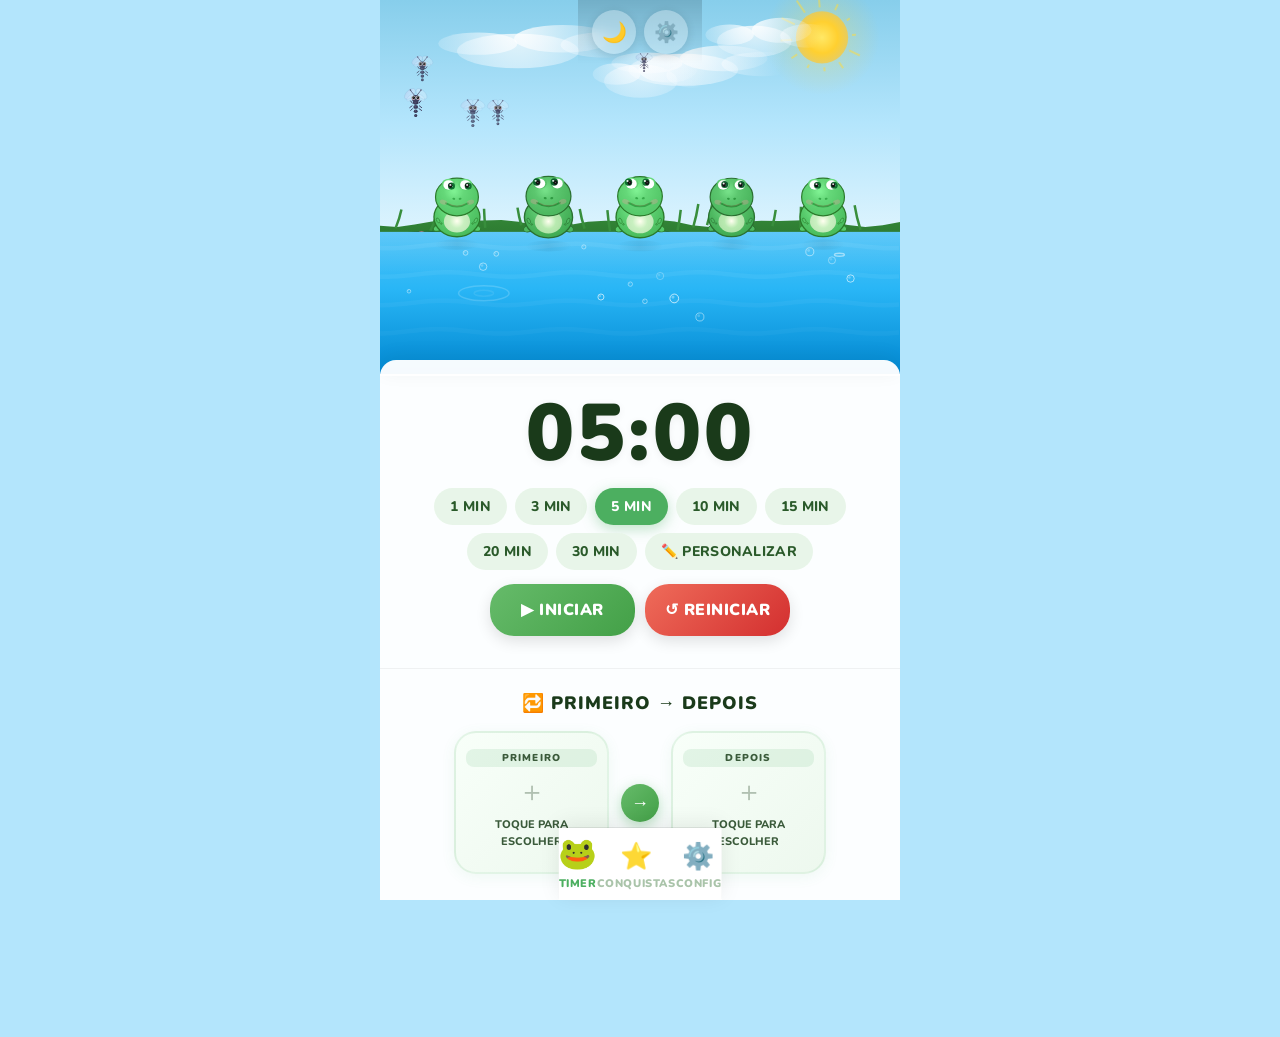
==== index.html @ f350e9cd "Add files via upload" ====
<!DOCTYPE html>
<html lang="pt-BR">
<head>
<meta charset="UTF-8"/>
<meta name="viewport" content="width=device-width,initial-scale=1,maximum-scale=1"/>
<meta name="apple-mobile-web-app-capable" content="yes"/>
<title>Sapo do Tempo 🐸</title>
<link href="https://fonts.googleapis.com/css2?family=Nunito:wght@400;700;800;900&display=swap" rel="stylesheet">
<style>
*,*::before,*::after{box-sizing:border-box;margin:0;padding:0}
:root{
  --font:'Nunito','Segoe UI',Arial,sans-serif;
  --panel-bg:rgba(255,255,255,0.96);
  --text-main:#1a3a1a;--text-sub:#3a5a3a;
  --btn-primary:#4caf60;--btn-primary-text:#fff;
  --btn-pause:#f5a623;--btn-reset:#e86c4a;
  --preset-bg:#e8f5e9;--preset-active:#4caf60;
  --preset-text:#2a5a2a;--modal-bg:#fff;
  --setting-border:#d4edda;
  --tab-bar-bg:#ffffff;--tab-active:#4caf60;--tab-inactive:#aac4aa;
  --objetivo-bg:#f1faf3;--objetivo-done:#4caf60;
  --sky1:#b3e5fc;--sky2:#e1f5fe;
  --water1:#26c6da;--water2:#00acc1;--water3:#0097a7;
}
body.night{
  --panel-bg:rgba(10,22,42,0.97);--text-main:#b8deff;--text-sub:#7aafd8;
  --btn-primary:#2a6aaa;--btn-pause:#b06010;--btn-reset:#8a3030;
  --preset-bg:rgba(20,50,90,0.7);--preset-active:#2a6aaa;--preset-text:#7aafd8;
  --modal-bg:#0a1a30;--setting-border:#1a3a60;
  --tab-bar-bg:#06101e;--tab-active:#2a6aaa;--tab-inactive:#1a3050;
  --objetivo-bg:rgba(20,50,90,0.5);--objetivo-done:#2a6aaa;
  --sky1:#060e28;--sky2:#0a1830;
  --water1:#0d3050;--water2:#091a36;--water3:#060e22;
}
html,body{height:100%;font-family:var(--font);overflow-x:hidden;-webkit-font-smoothing:antialiased}
body{background:var(--sky1);color:var(--text-main);min-height:100vh;display:flex;flex-direction:column}

/* TOP HEADER */
#top-header{position:fixed;top:0;left:0;right:0;z-index:500;display:flex;justify-content:flex-end;align-items:center;gap:8px;padding:10px 14px;background:linear-gradient(180deg,rgba(0,0,0,0.15) 0%,transparent 100%);pointer-events:none}
#top-header .icon-btn{pointer-events:all}
.icon-btn{background:rgba(255,255,255,0.3);border:none;border-radius:50%;width:44px;height:44px;font-size:20px;cursor:pointer;display:flex;align-items:center;justify-content:center;transition:transform 0.15s;-webkit-tap-highlight-color:transparent;backdrop-filter:blur(6px);-webkit-backdrop-filter:blur(6px);box-shadow:0 2px 10px rgba(0,0,0,0.12)}
.icon-btn:active{transform:scale(0.88)}
body.night .icon-btn{background:rgba(0,0,0,0.5)}

/* APP */
#app{flex:1;display:flex;flex-direction:column;padding-bottom:72px}
.tab-page{display:none;flex-direction:column;flex:1;animation:page-in 0.3s ease}
.tab-page.active{display:flex}
@keyframes page-in{from{opacity:0;transform:translateY(10px)}to{opacity:1;transform:translateY(0)}}

/* TAB BAR */
#tab-bar{position:fixed;bottom:0;left:0;right:0;z-index:500;background:var(--tab-bar-bg);display:flex;align-items:stretch;height:72px;box-shadow:0 -1px 0 rgba(0,0,0,0.08),0 -4px 20px rgba(0,0,0,0.08);transition:background 0.4s}
.tab-btn{flex:1;display:flex;flex-direction:column;align-items:center;justify-content:center;gap:4px;background:none;border:none;cursor:pointer;font-family:var(--font);color:var(--tab-inactive);transition:color 0.2s,transform 0.15s;-webkit-tap-highlight-color:transparent;padding-bottom:env(safe-area-inset-bottom,0px)}
.tab-btn .tab-icon{font-size:26px;transition:transform 0.25s cubic-bezier(0.34,1.56,0.64,1)}
.tab-btn .tab-label{font-size:11px;font-weight:900;text-transform:uppercase;letter-spacing:0.6px;line-height:1}
.tab-btn.active{color:var(--tab-active)}
.tab-btn.active .tab-icon{transform:scale(1.2) translateY(-2px)}
.tab-btn:active{transform:scale(0.9)}

/* CANVAS SCENE */
#scene-wrap{position:relative;width:100%;overflow:hidden;flex-shrink:0}
#scene-canvas{display:block;width:100%;touch-action:none}

/* TIMER PANEL */
#timer-panel{background:var(--panel-bg);padding:16px 20px 22px;position:relative;z-index:10;transition:background 0.5s;backdrop-filter:blur(12px);-webkit-backdrop-filter:blur(12px)}
#timer-panel::before{content:'';position:absolute;top:-14px;left:0;right:0;height:16px;background:var(--panel-bg);border-radius:16px 16px 0 0;box-shadow:0 -4px 20px rgba(0,0,0,0.06)}

#progress-bar-wrap{height:10px;background:var(--preset-bg);border-radius:10px;overflow:hidden;margin-bottom:12px;box-shadow:inset 0 1px 3px rgba(0,0,0,0.08)}
#progress-bar-fill{height:100%;background:linear-gradient(90deg,#66bb6a,#aed581);border-radius:10px;transition:width 1s linear;width:100%;position:relative}
#progress-bar-fill::after{content:'';position:absolute;top:0;left:0;right:0;bottom:0;background:linear-gradient(180deg,rgba(255,255,255,0.4) 0%,transparent 100%);border-radius:10px}

#time-display{text-align:center;margin:4px 0 14px}
#time-text{font-size:68px;font-weight:900;color:var(--text-main);letter-spacing:3px;line-height:1;display:block;text-shadow:0 2px 8px rgba(0,0,0,0.06)}
#time-seconds{font-size:13px;color:var(--text-sub);font-weight:800;text-transform:uppercase;letter-spacing:1px}

#presets{display:flex;flex-wrap:wrap;gap:8px;justify-content:center;margin-bottom:14px}
.preset-btn{background:var(--preset-bg);color:var(--preset-text);border:none;border-radius:22px;padding:9px 16px;font-size:14px;font-weight:800;font-family:var(--font);cursor:pointer;transition:background 0.2s,transform 0.15s,box-shadow 0.15s;-webkit-tap-highlight-color:transparent;text-transform:uppercase;letter-spacing:0.3px}
.preset-btn:active{transform:scale(0.92)}
.preset-btn.active{background:var(--preset-active);color:#fff;box-shadow:0 4px 14px rgba(76,175,96,0.35)}

#timer-controls{display:flex;gap:10px;justify-content:center;margin-bottom:10px}
.ctrl-btn{flex:1;max-width:145px;padding:15px 8px;border:none;border-radius:24px;font-size:16px;font-weight:900;font-family:var(--font);cursor:pointer;transition:transform 0.15s,box-shadow 0.15s;-webkit-tap-highlight-color:transparent;box-shadow:0 5px 15px rgba(0,0,0,0.12);text-transform:uppercase;letter-spacing:0.5px}
.ctrl-btn:active{transform:scale(0.93) translateY(2px);box-shadow:0 2px 8px rgba(0,0,0,0.1)}
.btn-start{background:linear-gradient(135deg,#66bb6a,#43a047);color:#fff}
.btn-pause{background:linear-gradient(135deg,#ffb74d,#f57c00);color:#fff}
.btn-reset{background:linear-gradient(135deg,#ef6c5a,#d32f2f);color:#fff}

#motivation-msg{text-align:center;font-size:15px;font-weight:900;color:var(--btn-primary);padding:11px 16px;background:linear-gradient(135deg,rgba(76,175,96,0.12),rgba(102,187,106,0.08));border-radius:18px;margin-bottom:10px;animation:msg-pop 0.4s cubic-bezier(0.34,1.56,0.64,1);text-transform:uppercase;letter-spacing:0.5px;border:1.5px solid rgba(76,175,96,0.2)}
@keyframes msg-pop{from{transform:scale(0.85);opacity:0}to{transform:scale(1);opacity:1}}

/* PAGE TIMER */
#page-timer{flex:1;overflow-y:auto;-webkit-overflow-scrolling:touch}

/* SECTION TITLE */
.section-title{font-size:18px;font-weight:900;color:var(--text-main);margin-bottom:16px;text-align:center;text-transform:uppercase;letter-spacing:1px}

/* PRIMEIRO -> DEPOIS */
#primeiro-depois-section{background:var(--panel-bg);border-top:1px solid rgba(0,0,0,0.05);padding:22px 18px 26px;transition:background 0.5s}
#pd-visual{display:flex;gap:0;align-items:stretch;justify-content:center;margin-bottom:16px}
.pd-card{flex:1;max-width:155px;background:linear-gradient(135deg,#f8fff9,#edf8ee);border-radius:22px;padding:16px 10px;text-align:center;cursor:pointer;transition:transform 0.15s,box-shadow 0.2s;-webkit-tap-highlight-color:transparent;display:flex;flex-direction:column;align-items:center;gap:6px;border:2px solid rgba(76,175,96,0.12);box-shadow:0 3px 14px rgba(76,175,96,0.08)}
body.night .pd-card{background:rgba(20,50,90,0.4);border-color:rgba(42,106,170,0.2)}
.pd-card:active{transform:scale(0.95)}
.pd-card.selected{box-shadow:0 0 0 3px var(--preset-active);border-color:var(--preset-active)}
.pd-card-label{font-size:10px;font-weight:900;color:var(--text-sub);text-transform:uppercase;letter-spacing:1.2px;background:rgba(76,175,96,0.12);border-radius:8px;padding:2px 10px;width:100%}
.pd-card-icon{font-size:36px;line-height:1}
.pd-card-name{font-size:13px;font-weight:900;color:var(--text-main);text-transform:uppercase;line-height:1.2}
.pd-card-time{font-size:18px;font-weight:900;color:var(--preset-active)}
.pd-card-placeholder{font-size:11px;color:var(--text-sub);font-weight:800;text-transform:uppercase;line-height:1.5}
.pd-card-add{font-size:28px;opacity:0.3}
.pd-arrow-center{display:flex;align-items:center;justify-content:center;padding:0 12px;flex-shrink:0}
.pd-arrow-badge{background:linear-gradient(135deg,#66bb6a,#43a047);color:#fff;font-size:18px;font-weight:900;width:38px;height:38px;border-radius:50%;display:flex;align-items:center;justify-content:center;box-shadow:0 4px 14px rgba(76,175,96,0.4)}
.pd-picker-wrap{background:linear-gradient(135deg,#f8fff9,#edf8ee);border-radius:20px;padding:14px 12px;margin-top:6px;border:1.5px solid rgba(76,175,96,0.15)}
body.night .pd-picker-wrap{background:rgba(20,50,90,0.4);border-color:rgba(42,106,170,0.2)}
.pd-picker-title{font-size:13px;font-weight:900;color:var(--text-sub);margin-bottom:12px;text-align:center;text-transform:uppercase;letter-spacing:0.5px}
#pd-tasks-grid{display:flex;flex-wrap:wrap;gap:8px;justify-content:center}
.pd-task-btn{background:var(--panel-bg);border:2px solid rgba(76,175,96,0.2);border-radius:16px;padding:10px;font-size:12px;font-weight:800;font-family:var(--font);color:var(--text-main);cursor:pointer;display:flex;flex-direction:column;align-items:center;gap:4px;min-width:70px;transition:background 0.2s,transform 0.15s,border-color 0.2s;-webkit-tap-highlight-color:transparent;text-transform:uppercase}
.pd-task-btn .task-icon{font-size:26px}
.pd-task-btn:active{transform:scale(0.92)}
.pd-task-btn.selected{background:var(--preset-active);color:#fff;border-color:var(--preset-active)}
#pd-time-grid{display:flex;flex-wrap:wrap;gap:8px;justify-content:center;margin-top:10px}
.pd-time-btn{background:var(--panel-bg);border:2px solid rgba(76,175,96,0.2);border-radius:14px;padding:10px 14px;font-size:14px;font-weight:900;font-family:var(--font);color:var(--text-main);cursor:pointer;transition:background 0.2s,transform 0.15s;-webkit-tap-highlight-color:transparent;text-transform:uppercase}
.pd-time-btn:active{transform:scale(0.92)}
.pd-time-btn.selected{background:var(--preset-active);color:#fff;border-color:var(--preset-active)}

/* PAGE STARS */
#page-stars{flex:1;overflow-y:auto;background:var(--panel-bg);padding:28px 18px 20px}
.page-header-title{font-size:22px;font-weight:900;color:var(--text-main);text-align:center;margin-bottom:4px;text-transform:uppercase;letter-spacing:1px}
.page-header-sub{font-size:13px;font-weight:800;color:var(--text-sub);text-align:center;margin-bottom:22px;text-transform:uppercase;letter-spacing:0.5px}
#stars-total-display{background:linear-gradient(135deg,#66bb6a,#2e7d32);border-radius:26px;padding:24px 16px;text-align:center;margin-bottom:18px;box-shadow:0 8px 28px rgba(76,175,96,0.32)}
body.night #stars-total-display{background:linear-gradient(135deg,#2a6aaa,#1a3a7a)}
#stars-big-count{font-size:56px;font-weight:900;color:#fff;line-height:1;text-shadow:0 2px 10px rgba(0,0,0,0.15)}
#stars-big-label{font-size:13px;font-weight:900;color:rgba(255,255,255,0.88);text-transform:uppercase;letter-spacing:1.2px;margin-top:4px}
#stars-big-icons{font-size:24px;margin-bottom:6px}
#stars-grid-display{display:flex;flex-wrap:wrap;gap:8px;justify-content:center;margin-bottom:22px}
.star-badge{width:48px;height:48px;border-radius:15px;background:var(--preset-bg);display:flex;align-items:center;justify-content:center;font-size:23px;animation:star-appear 0.45s cubic-bezier(0.34,1.56,0.64,1);box-shadow:0 2px 8px rgba(0,0,0,0.07)}
.star-badge.earned{background:linear-gradient(135deg,#ffe066,#ffd030);box-shadow:0 4px 14px rgba(255,210,0,0.35)}
@keyframes star-appear{from{transform:scale(0) rotate(-30deg)}to{transform:scale(1) rotate(0)}}
#stars-history-section h3{font-size:16px;font-weight:900;color:var(--text-main);margin-bottom:12px;text-transform:uppercase;letter-spacing:0.5px}
#stars-history-list{display:flex;flex-direction:column;gap:8px}
.history-card{background:var(--preset-bg);border-radius:18px;padding:13px 16px;display:flex;align-items:center;gap:12px;box-shadow:0 2px 8px rgba(0,0,0,0.05)}
.history-card-star{font-size:24px}
.history-card-dur{font-size:15px;font-weight:900;color:var(--text-main);text-transform:uppercase}
.history-card-date{font-size:11px;font-weight:800;color:var(--text-sub);text-transform:uppercase;margin-top:2px}
.history-empty{text-align:center;font-size:14px;font-weight:800;color:var(--text-sub);padding:30px 0;text-transform:uppercase;line-height:1.7}

/* OBJETIVOS */
#objetivos-section{border-top:1px solid rgba(0,0,0,0.05);padding:22px 18px 26px}
#objetivos-grid{display:flex;flex-direction:column;gap:11px;margin-bottom:14px}
.objetivo-card{background:linear-gradient(135deg,#f8fff9,#edf8ee);border-radius:22px;padding:14px 16px;display:flex;align-items:center;gap:14px;cursor:pointer;transition:transform 0.15s,box-shadow 0.2s;-webkit-tap-highlight-color:transparent;border:2px solid rgba(76,175,96,0.12);position:relative;overflow:hidden;box-shadow:0 2px 10px rgba(76,175,96,0.08)}
body.night .objetivo-card{background:rgba(20,50,90,0.4);border-color:rgba(42,106,170,0.15)}
.objetivo-card:active{transform:scale(0.97)}
.objetivo-card.done{background:linear-gradient(135deg,#66bb6a,#43a047);border-color:transparent;box-shadow:0 5px 18px rgba(76,175,96,0.35)}
.objetivo-card.done .objetivo-nome,.objetivo-card.done .objetivo-desc{color:#fff}
.objetivo-card.done .objetivo-icon-wrap{background:rgba(255,255,255,0.22)}
.objetivo-icon-wrap{width:52px;height:52px;flex-shrink:0;background:rgba(255,255,255,0.85);border-radius:16px;display:flex;align-items:center;justify-content:center;font-size:28px;box-shadow:0 2px 8px rgba(0,0,0,0.07)}
.objetivo-text{flex:1}
.objetivo-nome{font-size:16px;font-weight:900;color:var(--text-main);text-transform:uppercase;letter-spacing:0.4px;line-height:1.2}
.objetivo-desc{font-size:11px;font-weight:800;color:var(--text-sub);text-transform:uppercase;margin-top:3px}
.objetivo-check{width:34px;height:34px;flex-shrink:0;border-radius:50%;background:rgba(255,255,255,0.3);display:flex;align-items:center;justify-content:center;font-size:18px;font-weight:900;border:2px solid rgba(255,255,255,0.5);transition:transform 0.2s}
.objetivo-card.done .objetivo-check{transform:scale(1.1)}
.objetivo-sticker{position:absolute;top:-4px;right:-4px;font-size:22px;animation:sticker-pop 0.4s cubic-bezier(0.34,1.56,0.64,1)}
@keyframes sticker-pop{from{transform:scale(0) rotate(-20deg)}to{transform:scale(1) rotate(0)}}
#btn-add-objetivo{width:100%;padding:15px;background:linear-gradient(135deg,#f8fff9,#edf8ee);color:var(--preset-text);border:2px dashed rgba(76,175,96,0.4);border-radius:20px;font-size:15px;font-weight:900;font-family:var(--font);cursor:pointer;text-transform:uppercase;letter-spacing:0.5px;transition:transform 0.15s;-webkit-tap-highlight-color:transparent}
body.night #btn-add-objetivo{background:rgba(20,50,90,0.4)}
#btn-add-objetivo:active{transform:scale(0.97)}
#objetivo-input{width:100%;border:2px solid var(--setting-border);border-radius:15px;padding:12px 14px;font-size:16px;font-weight:800;font-family:var(--font);color:var(--text-main);background:var(--preset-bg);outline:none;text-transform:uppercase;margin-bottom:12px;transition:border-color 0.2s}
#objetivo-input:focus{border-color:var(--preset-active)}
.emoji-picker{display:flex;flex-wrap:wrap;gap:8px;justify-content:center;margin-bottom:16px}
.emoji-opt{width:44px;height:44px;border-radius:13px;background:var(--preset-bg);border:2.5px solid transparent;font-size:24px;cursor:pointer;display:flex;align-items:center;justify-content:center;transition:transform 0.15s,border-color 0.2s;-webkit-tap-highlight-color:transparent}
.emoji-opt:active{transform:scale(0.88)}
.emoji-opt.selected{border-color:var(--preset-active);background:rgba(76,175,96,0.1)}

/* PAGE SETTINGS */
#page-settings{flex:1;overflow-y:auto;background:var(--panel-bg);padding:28px 18px 20px}
.settings-section{margin-bottom:24px}
.settings-section .section-title{text-align:left;margin-bottom:14px}
#frog-color-selector{display:flex;gap:14px;justify-content:center;flex-wrap:wrap}
.color-btn{width:56px;height:56px;border-radius:18px;border:3px solid transparent;cursor:pointer;transition:transform 0.15s,border-color 0.2s,box-shadow 0.15s;-webkit-tap-highlight-color:transparent;display:flex;align-items:center;justify-content:center;font-size:22px;box-shadow:0 3px 12px rgba(0,0,0,0.1)}
.color-btn:active{transform:scale(0.87)}
.color-btn.active{border-color:var(--text-main);transform:scale(1.14);box-shadow:0 5px 18px rgba(0,0,0,0.18)}
.settings-list{display:flex;flex-direction:column;gap:0;background:var(--preset-bg);border-radius:22px;overflow:hidden;box-shadow:0 2px 12px rgba(0,0,0,0.05)}
.setting-item{display:flex;justify-content:space-between;align-items:center;padding:15px 18px;border-bottom:1px solid var(--setting-border);font-size:15px;font-weight:800;color:var(--text-main);cursor:pointer;text-transform:uppercase;letter-spacing:0.3px}
.setting-item:last-child{border-bottom:none}
.setting-item input[type=checkbox]{width:24px;height:24px;accent-color:var(--btn-primary);cursor:pointer}

/* MODALS */
.modal-overlay{position:fixed;inset:0;background:rgba(0,0,0,0.55);z-index:1000;display:flex;align-items:center;justify-content:center;padding:20px;animation:overlay-in 0.25s ease;backdrop-filter:blur(3px);-webkit-backdrop-filter:blur(3px)}
@keyframes overlay-in{from{opacity:0}to{opacity:1}}
.modal{background:var(--modal-bg);border-radius:30px;padding:28px 24px;max-width:340px;width:100%;box-shadow:0 20px 60px rgba(0,0,0,0.22);animation:modal-in 0.35s cubic-bezier(0.34,1.56,0.64,1);transition:background 0.3s}
@keyframes modal-in{from{transform:scale(0.8);opacity:0}to{transform:scale(1);opacity:1}}
.modal h3{font-size:21px;font-weight:900;color:var(--text-main);margin-bottom:18px;text-align:center;text-transform:uppercase}
.modal-btns{display:flex;gap:10px;margin-top:20px;justify-content:center}
.modal-btn{flex:1;padding:14px 10px;border:none;border-radius:20px;font-size:15px;font-weight:900;font-family:var(--font);cursor:pointer;transition:transform 0.15s;-webkit-tap-highlight-color:transparent;text-transform:uppercase}
.modal-btn:active{transform:scale(0.94)}
.btn-confirm{background:linear-gradient(135deg,#66bb6a,#43a047);color:#fff;box-shadow:0 4px 14px rgba(76,175,96,0.3)}
.btn-cancel{background:var(--preset-bg);color:var(--text-main)}
.custom-input-wrap{text-align:center}
#custom-range{width:100%;-webkit-appearance:none;appearance:none;height:7px;border-radius:7px;background:var(--preset-bg);outline:none;margin:12px 0}
#custom-range::-webkit-slider-thumb{-webkit-appearance:none;width:30px;height:30px;border-radius:50%;background:linear-gradient(135deg,#66bb6a,#43a047);cursor:pointer;box-shadow:0 3px 10px rgba(76,175,96,0.45)}
#custom-range-label{font-size:26px;font-weight:900;color:var(--text-main);margin-top:4px;text-transform:uppercase}

/* CONGRATS MODAL */
.modal-congrats{text-align:center}
.modal-congrats h3{font-size:26px}
#congrats-stars{font-size:40px;margin-bottom:8px}
.modal-congrats p{color:var(--text-sub);font-size:15px;font-weight:800;margin-bottom:12px;text-transform:uppercase}
#confetti-container{position:relative;height:70px;overflow:hidden;margin:10px 0}
.confetti-piece{position:absolute;animation:confetti-fall 1.5s ease-out forwards}
@keyframes confetti-fall{from{transform:translateY(-10px) rotate(0deg);opacity:1}to{transform:translateY(80px) rotate(400deg);opacity:0}}

/* CELEBRATE OVERLAY */
#celebrate-overlay{position:fixed;inset:0;z-index:900;pointer-events:none;overflow:hidden}
#celebrate-canvas{position:absolute;inset:0;width:100%;height:100%}

/* FROG SPEECH */
.frog-speech-bubble{position:fixed;z-index:200;background:rgba(255,255,255,0.95);color:#1a3a1a;border-radius:20px;padding:8px 14px;font-size:13px;font-weight:900;box-shadow:0 4px 20px rgba(0,0,0,0.15);pointer-events:none;transition:opacity 0.4s;max-width:200px;text-align:center;text-transform:uppercase;border:1.5px solid rgba(76,175,96,0.2);backdrop-filter:blur(4px)}
.frog-speech-bubble::after{content:'▼';position:absolute;bottom:-14px;left:50%;transform:translateX(-50%);color:rgba(255,255,255,0.95);font-size:14px}
body.night .frog-speech-bubble{background:rgba(10,26,50,0.95);color:#b8deff}

/* UTILITIES */
.hidden{display:none!important}
body.reduce-motion *{animation-duration:0.001ms!important;transition-duration:0.001ms!important}
::-webkit-scrollbar{width:4px}
::-webkit-scrollbar-thumb{background:var(--preset-active);border-radius:4px}

/* FOOTER */
#app-footer{text-align:center;padding:14px 20px 18px;font-size:12px;color:var(--text-sub);font-weight:700;background:var(--panel-bg);border-top:1px solid rgba(0,0,0,0.05);text-transform:uppercase;letter-spacing:0.3px}
#app-footer strong{color:var(--text-main);font-weight:900}

@media(min-width:500px){#time-text{font-size:80px}}
@media(min-width:700px){#app,#top-header,#tab-bar{max-width:520px;margin-left:auto;margin-right:auto;left:auto;right:auto}#top-header,#tab-bar{left:50%;transform:translateX(-50%)}}
</style>
</head>
<body>

<div id="top-header">
  <button class="icon-btn" id="btn-night" aria-label="Modo noite">🌙</button>
  <button class="icon-btn" id="btn-go-settings" aria-label="Configurações">⚙️</button>
</div>

<div id="app">

  <!-- PAGE TIMER -->
  <div id="page-timer" class="tab-page active">
    <div id="scene-wrap">
      <canvas id="scene-canvas"></canvas>
    </div>

    <div id="timer-panel">
      <div id="progress-bar-wrap" class="hidden"><div id="progress-bar-fill"></div></div>
      <div id="time-display">
        <span id="time-text">00:00</span>
        <span id="time-seconds" class="hidden"></span>
      </div>
      <div id="presets">
        <button class="preset-btn" data-min="1">1 min</button>
        <button class="preset-btn" data-min="3">3 min</button>
        <button class="preset-btn" data-min="5">5 min</button>
        <button class="preset-btn" data-min="10">10 min</button>
        <button class="preset-btn" data-min="15">15 min</button>
        <button class="preset-btn" data-min="20">20 min</button>
        <button class="preset-btn" data-min="30">30 min</button>
        <button class="preset-btn" id="btn-custom" data-min="0">✏️ Personalizar</button>
      </div>
      <div id="timer-controls">
        <button class="ctrl-btn btn-start" id="btn-start">▶ Iniciar</button>
        <button class="ctrl-btn btn-pause hidden" id="btn-pause">⏸ Pausar</button>
        <button class="ctrl-btn btn-reset" id="btn-reset">↺ Reiniciar</button>
      </div>
      <div id="motivation-msg" class="hidden"></div>
    </div>

    <section id="primeiro-depois-section">
      <h2 class="section-title">🔁 Primeiro → Depois</h2>
      <div id="pd-visual">
        <div class="pd-card" id="pd-primeiro">
          <div class="pd-card-label">Primeiro</div>
          <div id="pd-primeiro-icon"><span class="pd-card-add">＋</span></div>
          <div id="pd-primeiro-name" class="pd-card-placeholder">Toque para escolher</div>
          <div id="pd-primeiro-time" class="pd-card-placeholder"></div>
        </div>
        <div class="pd-arrow-center"><div class="pd-arrow-badge">→</div></div>
        <div class="pd-card" id="pd-depois">
          <div class="pd-card-label">Depois</div>
          <div id="pd-depois-icon"><span class="pd-card-add">＋</span></div>
          <div id="pd-depois-name" class="pd-card-placeholder">Toque para escolher</div>
        </div>
      </div>
      <div id="pd-task-picker" class="hidden">
        <div class="pd-picker-wrap">
          <div class="pd-picker-title">Tarefa para <span id="pd-picking-for">Primeiro</span>:</div>
          <div id="pd-tasks-grid"></div>
        </div>
      </div>
      <div id="pd-time-picker" class="hidden">
        <div class="pd-picker-wrap" style="margin-top:8px">
          <div class="pd-picker-title">Quanto tempo?</div>
          <div id="pd-time-grid"></div>
        </div>
      </div>
    </section>

    <footer id="app-footer">Desenvolvido pelo Psicólogo <strong>Mayron Simões</strong> — CRP 16/7824</footer>
  </div>

  <!-- PAGE STARS -->
  <div id="page-stars" class="tab-page">
    <div class="page-header-title">⭐ Minhas Conquistas</div>
    <div class="page-header-sub">Cada estrela é uma vitória!</div>
    <div id="stars-total-display">
      <div id="stars-big-icons">⭐⭐⭐</div>
      <div id="stars-big-count">0</div>
      <div id="stars-big-label">Estrelas Conquistadas</div>
    </div>
    <div id="stars-grid-display"></div>
    <div id="stars-history-section">
      <h3>📋 Histórico</h3>
      <div id="stars-history-list">
        <div class="history-empty">Nenhuma estrela ainda!<br>Complete um timer para ganhar ⭐</div>
      </div>
    </div>
    <div id="objetivos-section">
      <h2 class="section-title">🎯 Meus Objetivos</h2>
      <div id="objetivos-grid"></div>
      <button id="btn-add-objetivo">＋ Adicionar Objetivo</button>
    </div>
  </div>

  <!-- PAGE SETTINGS -->
  <div id="page-settings" class="tab-page">
    <div class="page-header-title">⚙️ Configurações</div>
    <div class="page-header-sub">Personalize o seu app</div>
    <div class="settings-section">
      <h2 class="section-title">🐸 Cor do Sapinho</h2>
      <div id="frog-color-selector">
        <button class="color-btn" data-color="green" title="Verde" style="background:linear-gradient(135deg,#66bb6a,#43a047)">🌿</button>
        <button class="color-btn" data-color="blue" title="Azul" style="background:linear-gradient(135deg,#64b5f6,#1976d2)">🩵</button>
        <button class="color-btn" data-color="rainbow" title="Arco-íris" style="background:linear-gradient(135deg,#ff8a65,#ffd54f,#81c784,#64b5f6,#ce93d8)">🌈</button>
      </div>
    </div>
    <div class="settings-section">
      <h2 class="section-title">🔧 Opções</h2>
      <div class="settings-list">
        <label class="setting-item"><span>Mostrar Segundos</span><input type="checkbox" id="setting-show-seconds"/></label>
        <label class="setting-item"><span>Barra de Progresso</span><input type="checkbox" id="setting-show-progress"/></label>
        <label class="setting-item"><span>Vibração</span><input type="checkbox" id="setting-vibration"/></label>
        <label class="setting-item"><span>Efeitos Sonoros</span><input type="checkbox" id="setting-sound-effects"/></label>
        <label class="setting-item"><span>Reduzir Animações</span><input type="checkbox" id="setting-reduce-motion"/></label>
        <label class="setting-item"><span>Alto Contraste</span><input type="checkbox" id="setting-high-contrast"/></label>
      </div>
    </div>
  </div>
</div>

<nav id="tab-bar">
  <button class="tab-btn active" data-tab="page-timer"><span class="tab-icon">🐸</span><span class="tab-label">Timer</span></button>
  <button class="tab-btn" data-tab="page-stars"><span class="tab-icon">⭐</span><span class="tab-label">Conquistas</span></button>
  <button class="tab-btn" data-tab="page-settings"><span class="tab-icon">⚙️</span><span class="tab-label">Config</span></button>
</nav>

<!-- MODALS -->
<div class="modal-overlay hidden" id="modal-custom">
  <div class="modal">
    <h3>Personalizar Tempo</h3>
    <div class="custom-input-wrap">
      <input type="range" id="custom-range" min="1" max="60" value="5"/>
      <div id="custom-range-label">5 Minutos</div>
    </div>
    <div class="modal-btns">
      <button class="modal-btn btn-confirm" id="btn-custom-confirm">Confirmar</button>
      <button class="modal-btn btn-cancel" id="btn-custom-cancel">Cancelar</button>
    </div>
  </div>
</div>

<div class="modal-overlay hidden" id="modal-congrats">
  <div class="modal modal-congrats">
    <div id="congrats-stars">⭐</div>
    <h3>Parabéns! 🎉</h3>
    <p id="congrats-msg">Você completou o timer!</p>
    <div id="confetti-container"></div>
    <button class="modal-btn btn-confirm" id="btn-congrats-ok">Ótimo! 🐸</button>
  </div>
</div>

<div class="modal-overlay hidden" id="modal-objetivo">
  <div class="modal">
    <h3>Novo Objetivo</h3>
    <input type="text" id="objetivo-input" placeholder="Escreva seu objetivo..." maxlength="40"/>
    <div class="emoji-picker" id="emoji-picker">
      <button class="emoji-opt selected" data-emoji="🎯">🎯</button>
      <button class="emoji-opt" data-emoji="⭐">⭐</button>
      <button class="emoji-opt" data-emoji="🚀">🚀</button>
      <button class="emoji-opt" data-emoji="🎨">🎨</button>
      <button class="emoji-opt" data-emoji="🏆">🏆</button>
      <button class="emoji-opt" data-emoji="🦋">🦋</button>
      <button class="emoji-opt" data-emoji="🌈">🌈</button>
      <button class="emoji-opt" data-emoji="💪">💪</button>
      <button class="emoji-opt" data-emoji="📚">📚</button>
      <button class="emoji-opt" data-emoji="🎵">🎵</button>
      <button class="emoji-opt" data-emoji="🌟">🌟</button>
      <button class="emoji-opt" data-emoji="❤️">❤️</button>
    </div>
    <div class="modal-btns">
      <button class="modal-btn btn-confirm" id="btn-objetivo-confirm">Salvar</button>
      <button class="modal-btn btn-cancel" id="btn-objetivo-cancel">Cancelar</button>
    </div>
  </div>
</div>

<div id="celebrate-overlay" class="hidden"><canvas id="celebrate-canvas"></canvas></div>
<div class="frog-speech-bubble hidden" id="frog-speech"></div>

<script>
(function(){'use strict';

/* =============================================
   AUDIO ENGINE
   ============================================= */
let actx=null;
function getActx(){if(!actx){try{actx=new(window.AudioContext||window.webkitAudioContext)();}catch(e){return null;}}if(actx.state==='suspended')actx.resume();return actx;}
function playOsc({type='sine',freq,gain=0.14,start=0,dur=0.18,rampDown=true,vibrato=0}={}){const c=getActx();if(!c)return;const o=c.createOscillator(),e=c.createGain();o.type=type;o.frequency.setValueAtTime(freq,c.currentTime+start);if(vibrato>0){const lfo=c.createOscillator(),lg=c.createGain();lfo.frequency.value=5;lg.gain.value=vibrato;lfo.connect(lg);lg.connect(o.frequency);lfo.start(c.currentTime+start);lfo.stop(c.currentTime+start+dur+0.05);}e.gain.setValueAtTime(0,c.currentTime+start);e.gain.linearRampToValueAtTime(gain,c.currentTime+start+0.02);if(rampDown)e.gain.exponentialRampToValueAtTime(0.0001,c.currentTime+start+dur);o.connect(e);e.connect(c.destination);o.start(c.currentTime+start);o.stop(c.currentTime+start+dur+0.05);}
function playNoise({ff=800,g=0.1,s=0,d=0.2}={}){const c=getActx();if(!c)return;const bs=Math.floor(c.sampleRate*(d+0.1)),buf=c.createBuffer(1,bs,c.sampleRate),data=buf.getChannelData(0);for(let i=0;i<bs;i++)data[i]=Math.random()*2-1;const src=c.createBufferSource(),fil=c.createBiquadFilter(),e=c.createGain();src.buffer=buf;fil.type='bandpass';fil.frequency.value=ff;fil.Q.value=1.5;e.gain.setValueAtTime(0,c.currentTime+s);e.gain.linearRampToValueAtTime(g,c.currentTime+s+0.01);e.gain.exponentialRampToValueAtTime(0.0001,c.currentTime+s+d);src.connect(fil);fil.connect(e);e.connect(c.destination);src.start(c.currentTime+s);src.stop(c.currentTime+s+d+0.1);}
function playCoax(){const c=getActx();if(!c)return;const o1=c.createOscillator(),e1=c.createGain();o1.type='triangle';o1.frequency.setValueAtTime(320,c.currentTime);o1.frequency.exponentialRampToValueAtTime(180,c.currentTime+0.18);e1.gain.setValueAtTime(0,c.currentTime);e1.gain.linearRampToValueAtTime(0.12,c.currentTime+0.02);e1.gain.exponentialRampToValueAtTime(0.0001,c.currentTime+0.22);o1.connect(e1);e1.connect(c.destination);o1.start(c.currentTime);o1.stop(c.currentTime+0.25);const o2=c.createOscillator(),e2=c.createGain();o2.type='triangle';o2.frequency.setValueAtTime(260,c.currentTime+0.28);o2.frequency.exponentialRampToValueAtTime(150,c.currentTime+0.46);e2.gain.setValueAtTime(0,c.currentTime+0.28);e2.gain.linearRampToValueAtTime(0.09,c.currentTime+0.30);e2.gain.exponentialRampToValueAtTime(0.0001,c.currentTime+0.50);o2.connect(e2);e2.connect(c.destination);o2.start(c.currentTime+0.28);o2.stop(c.currentTime+0.55);playNoise({ff:500,g:0.07,s:0.18,d:0.14});}
function playFlyEat(){playOsc({type:'sine',freq:250,gain:0.10,start:0,dur:0.06});playOsc({type:'triangle',freq:1400,gain:0.05,start:0.05,dur:0.10});}
function playCompletion(){const c=getActx();if(!c)return;const notes=[{f:392,t:0,d:0.28},{f:329.6,t:0.28,d:0.18},{f:392,t:0.46,d:0.18},{f:523.3,t:0.64,d:0.28},{f:392,t:0.92,d:0.18},{f:523.3,t:1.10,d:0.18},{f:659.3,t:1.28,d:0.18},{f:784,t:1.46,d:0.55}];notes.forEach(({f,t,d})=>{playOsc({type:'sine',freq:f,gain:0.12,start:t,dur:d,vibrato:3});playOsc({type:'triangle',freq:f*1.5,gain:0.04,start:t,dur:d*0.8});});setTimeout(()=>playCoax(),1900);setTimeout(()=>playCoax(),2400);setTimeout(()=>playCoax(),2800);}
function playTap(){playOsc({type:'sine',freq:650,gain:0.06,start:0,dur:0.07});}
function playSelect(){playOsc({type:'sine',freq:460,gain:0.07,start:0,dur:0.07});playOsc({type:'sine',freq:580,gain:0.05,start:0.06,dur:0.09});}
function playMotivation(){playOsc({type:'sine',freq:900,gain:0.08,start:0,dur:0.16,vibrato:4});playOsc({type:'sine',freq:1130,gain:0.05,start:0.14,dur:0.18,vibrato:4});}
function initAudio(){getActx();}

/* =============================================
   APP STATE
   ============================================= */
const FROG_PALETTES={
  green:[{body:'#56c96a',belly:'#c8f0c0',outline:'#2a7a2a',eye:'#1a5a1a',iris:'#2d8f4e',shine:'#b4f0c0'},{body:'#4db860',belly:'#b8eab0',outline:'#2a7030',eye:'#165020',iris:'#28804a',shine:'#a8e8b0'}],
  blue:[{body:'#64b5e8',belly:'#c0e0f8',outline:'#2a6090',eye:'#1a4070',iris:'#2060b0',shine:'#a0d0f8'},{body:'#5aaae0',belly:'#b0d8f4',outline:'#2a5888',eye:'#184068',iris:'#1858a8',shine:'#98ccf0'}],
  rainbow:[
    {body:'#ff8a65',belly:'#ffe0d0',outline:'#c04020',eye:'#803020',iris:'#d05030',shine:'#ffd0c0'},
    {body:'#ffd54f',belly:'#fff8e0',outline:'#c09000',eye:'#806000',iris:'#d0a000',shine:'#fff0b0'},
    {body:'#81c784',belly:'#c8eec8',outline:'#2a6a2a',eye:'#1a4a1a',iris:'#2a7040',shine:'#b4e8b8'},
    {body:'#64b5f6',belly:'#c0dcf8',outline:'#2050a0',eye:'#103070',iris:'#2060c0',shine:'#a8d0f8'},
    {body:'#ce93d8',belly:'#f0d8f8',outline:'#6a2090',eye:'#4a1070',iris:'#8030b0',shine:'#e8c0f8'},
  ]
};

const TASKS=[{id:'teeth',icon:'🦷',name:'Escovar Dentes'},{id:'bath',icon:'🛁',name:'Tomar Banho'},{id:'toys',icon:'🧸',name:'Guardar Brinquedos'},{id:'homework',icon:'📚',name:'Fazer Tarefa'},{id:'snack',icon:'🍪',name:'Hora do Lanche'},{id:'play',icon:'🎮',name:'Brincar'},{id:'sleep',icon:'😴',name:'Dormir'},{id:'read',icon:'📖',name:'Ler um Livro'}];
const MOTIVATIONAL=['Você está indo muito bem! 🐸','Falta só um pouquinho!','O sapinho está torcendo por você!','Excelente trabalho! ⭐','Continue assim, você consegue!','Cada minuto é uma vitória! 🎉','Quase lá no lago!','Você é incrível! 💚'];
const SPEECH=['Croac! Croac! 🐸','Que dia lindo!','Adoro o lago!','Vamos juntos!','Você consegue!','Torcendo por você!','Croac!'];
const STICKERS=['🌟','🎉','🏆','💫','🎊','✨','🥇','🎈'];
const PD_MINUTES=[1,3,5,10,15,20,30];

const defaultState={totalMinutes:5,frogColor:'green',nightMode:false,showSeconds:false,showProgress:false,vibration:false,soundEffects:true,reduceMotion:false,highContrast:false,stars:[],pdPrimeiro:null,pdDepois:null,objetivos:[]};
let S={...defaultState};
const LS_KEY='sapo_tempo_v3';
function loadStorage(){try{const r=localStorage.getItem(LS_KEY);if(r)S={...defaultState,...JSON.parse(r)};}catch(e){}}
function saveStorage(){try{localStorage.setItem(LS_KEY,JSON.stringify(S));}catch(e){}}

/* =============================================
   TIMER STATE
   ============================================= */
let timerRunning=false,timerPaused=false,timerFinished=false;
let totalSeconds=0,frogCount=0,frogValue=0,frogsGone=0;
let rafId=null,startTimestamp=null,pausedElapsed=0;
let motivationTimeout=null,lastMotivPhrase=-1;

/* =============================================
   CANVAS SCENE ENGINE
   ============================================= */
const canvas=document.getElementById('scene-canvas');
const ctx2=canvas.getContext('2d');
let W=0,H=0,sceneRaf=null;
let T=0; // global time

// Palette
const NIGHT=()=>S.nightMode;
const skyColors=()=>NIGHT()?['#060e28','#0d1e40','#0a1428']:['#87CEEB','#b3e5fc','#e1f5fe'];
const waterColors=()=>NIGHT()?['#051020','#081828','#06121e']:['#4fc3f7','#29b6f6','#0288d1'];
const grassColor=()=>NIGHT()?'#0a1e0a':'#2e7d32';
const grassLight=()=>NIGHT()?'#0d280d':'#388e3c';

/* FROGS ON CANVAS */
const frogs=[];
function computeFrogLayout(){
  const total=S.totalMinutes<=1?1:Math.min(30,S.totalMinutes<=3?3:S.totalMinutes<=5?5:S.totalMinutes<=10?8:S.totalMinutes<=20?12:S.totalMinutes<=30?16:20);
  frogCount=total;
  const val=total<=30?(totalSeconds/10):Math.ceil(totalSeconds/10/total);
  frogValue=Math.max(10,val*10);
  frogsGone=0;
  frogs.length=0;
  const pal=FROG_PALETTES[S.frogColor]||FROG_PALETTES.green;
  for(let i=0;i<total;i++){
    const p=Array.isArray(pal)?pal[i%pal.length]:pal;
    frogs.push({
      idx:i,pal:p,
      x:0,y:0, // computed in layout
      gone:false,jumping:false,swimming:false,celebrating:false,
      jumpT:0,swimT:Math.random()*Math.PI*2,
      blinkT:Math.random()*6,blinkOpen:true,blinkProgress:0,
      breathT:Math.random()*Math.PI*2,
      tongueT:-1,tongueCooldown:Math.random()*8+4,tongueProgress:0,
      eyeShiftT:Math.random()*Math.PI*2,eyeX:0,eyeY:0,
      speechT:-1,speechText:'',
      size:1.0,
      splashT:-1,
    });
  }
  layoutFrogs();
}

function layoutFrogs(){
  if(!frogs.length)return;
  const lw=W,lh=H;
  const waterY=lh*0.62;
  const grassY=waterY-lh*0.04;
  const padsY=grassY-lh*0.01;
  const frogAreaH=lh*0.30;
  const rows=frogs.length<=6?1:frogs.length<=14?2:3;
  const perRow=Math.ceil(frogs.length/rows);
  let fi=0;
  for(let r=0;r<rows;r++){
    const rowFrogs=frogs.slice(fi,fi+perRow);
    const rowW=lw*0.88;
    const startX=(lw-rowW)/2;
    const frogW=rowW/perRow;
    const baseY=padsY-(r*(lh*0.12+frogAreaH/rows*0.2));
    rowFrogs.forEach((f,i)=>{
      f.x=startX+frogW*(i+0.5);
      f.y=baseY;
      f.size=perRow<=5?1.1:perRow<=8?0.92:0.75;
    });
    fi+=perRow;
  }
}

/* MOSQUINHAS */
const FLIES=[];
function buildFlies(){
  FLIES.length=0;
  for(let i=0;i<5;i++){
    FLIES.push({
      x:Math.random()*W,
      y:H*0.1+Math.random()*H*0.25,
      vx:(Math.random()-0.5)*0.6,
      vy:(Math.random()-0.5)*0.3,
      wingT:Math.random()*Math.PI*2,
      wanderT:Math.random()*Math.PI*2,
      wanderA:Math.random()*Math.PI*2,
      size:0.7+Math.random()*0.5,
      opacity:0.7+Math.random()*0.3,
      eaten:false,eatT:-1,eatFrog:-1,eatX:0,eatY:0,
    });
  }
}

/* DRAGONFLIES */
const DRAGONFLIES=[];
function buildDragonflies(){
  DRAGONFLIES.length=0;
  for(let i=0;i<2;i++){
    DRAGONFLIES.push({
      x:i===0?-60:W+60,
      y:H*0.18+Math.random()*H*0.15,
      vx:(i===0?1:-1)*(0.8+Math.random()*0.5),
      vy:0,
      wingT:Math.random()*Math.PI*2,
      bodyAngle:i===0?0:Math.PI,
      active:false,
      nextT:Math.random()*30+20,
      startT:0,
    });
  }
}

/* WATER RIPPLES */
const RIPPLES=[];
function addRipple(x,y,big=false){
  RIPPLES.push({x,y,r:big?3:1,maxR:big?W*0.18:W*0.07,t:0,dur:big?1.4:0.9,big});
}

/* SPLASH PARTICLES */
const SPLASHES=[];
function addSplash(x,y){
  for(let i=0;i<8;i++){
    const a=Math.random()*Math.PI*2,sp=1.5+Math.random()*2.5;
    SPLASHES.push({x,y,vx:Math.cos(a)*sp,vy:Math.sin(a)*sp-3,t:0,dur:0.6+Math.random()*0.3,r:2+Math.random()*3});
  }
}

/* BUBBLES */
const BUBBLES=[];
function buildBubbles(){
  BUBBLES.length=0;
  for(let i=0;i<14;i++){
    BUBBLES.push({x:Math.random()*W,y:H*0.65+Math.random()*H*0.2,vy:-(0.2+Math.random()*0.4),r:1.5+Math.random()*3,t:Math.random()*8,dur:4+Math.random()*6,opacity:0.4+Math.random()*0.3});
  }
}

/* LILY PADS */
const LILY_PADS=[];
function buildLilyPads(){
  LILY_PADS.length=0;
  const waterY=H*0.62;
  const positions=[0.08,0.18,0.72,0.84,0.44,0.56];
  positions.forEach((rx,i)=>{
    LILY_PADS.push({x:W*rx,y:waterY+H*0.02+Math.random()*H*0.02,rx:W*0.06+Math.random()*W*0.025,ry:H*0.018+Math.random()*H*0.008,angle:Math.random()*0.6-0.3,hasFlower:i<2,flowerColor:i===0?'#ff80ab':'#f48fb1'});
  });
}

/* CLOUDS */
const CLOUDS=[];
function buildClouds(){
  CLOUDS.length=0;
  for(let i=0;i<4;i++){
    CLOUDS.push({x:Math.random()*W,y:H*0.04+Math.random()*H*0.12,w:W*0.18+Math.random()*W*0.15,h:H*0.04+Math.random()*H*0.03,speed:0.08+Math.random()*0.15,opacity:0.7+Math.random()*0.3});
  }
}

/* SKY STARS (night) */
const SKY_STARS=[];
function buildSkyStars(){
  SKY_STARS.length=0;
  for(let i=0;i<60;i++){
    SKY_STARS.push({x:Math.random()*W,y:Math.random()*H*0.5,r:0.8+Math.random()*1.8,twinkle:Math.random()*Math.PI*2,speed:0.5+Math.random()*1.5});
  }
}

/* =============================================
   DRAW FUNCTIONS
   ============================================= */


function drawSky(){
  const c=skyColors();
  const grd=ctx2.createLinearGradient(0,0,0,H*0.65);
  if(NIGHT()){grd.addColorStop(0,c[0]);grd.addColorStop(0.5,c[1]);grd.addColorStop(1,c[2]);}
  else{grd.addColorStop(0,c[0]);grd.addColorStop(0.5,c[1]);grd.addColorStop(1,c[2]);}
  ctx2.fillStyle=grd;ctx2.fillRect(0,0,W,H);
}

function drawNightStars(){
  if(!NIGHT())return;
  SKY_STARS.forEach(s=>{
    const br=0.4+0.6*Math.sin(T*s.speed+s.twinkle);
    ctx2.beginPath();ctx2.arc(s.x,s.y,s.r,0,Math.PI*2);
    ctx2.fillStyle=`rgba(255,255,220,${br*0.9})`;ctx2.fill();
  });
}

function drawSun(){
  if(NIGHT())return;
  const sx=W*0.85,sy=H*0.1,sr=H*0.07;
  const grd=ctx2.createRadialGradient(sx,sy,Math.max(0.1,sr*0.2),sx,sy,Math.max(1,sr*2.2));
  grd.addColorStop(0,'rgba(255,235,100,0.55)');grd.addColorStop(0.4,'rgba(255,220,60,0.18)');grd.addColorStop(1,'rgba(255,200,50,0)');
  ctx2.fillStyle=grd;ctx2.fillRect(sx-sr*2.5,sy-sr*2.5,sr*5,sr*5);
  const gr2=ctx2.createRadialGradient(sx,sy,0.01,sx,sy,Math.max(1,sr));
  gr2.addColorStop(0,'#ffe866');gr2.addColorStop(0.6,'#ffd030');gr2.addColorStop(1,'rgba(255,200,50,0.7)');
  ctx2.beginPath();ctx2.arc(sx,sy,sr,0,Math.PI*2);ctx2.fillStyle=gr2;ctx2.fill();
  const rays=12;
  for(let i=0;i<rays;i++){
    const a=i/rays*Math.PI*2+T*0.2;const r1=sr*1.15,r2=sr*1.5;
    const bk=1+0.15*Math.sin(T*1.2+i*0.8);
    ctx2.beginPath();ctx2.moveTo(sx+Math.cos(a)*r1,sy+Math.sin(a)*r1);ctx2.lineTo(sx+Math.cos(a)*r2*bk,sy+Math.sin(a)*r2*bk);
    ctx2.lineWidth=2;ctx2.strokeStyle='rgba(255,220,60,0.5)';ctx2.stroke();
  }
}

function drawMoon(){
  if(!NIGHT())return;
  const mx=W*0.82,my=H*0.09,mr=H*0.065;
  const grdm=ctx2.createRadialGradient(mx,my,0.01,mx,my,Math.max(1,mr));
  grd.addColorStop(0,'#f0eccc');grd.addColorStop(0.7,'#e0dcaa');grd.addColorStop(1,'rgba(200,196,150,0.8)');
  ctx2.beginPath();ctx2.arc(mx,my,mr,0,Math.PI*2);ctx2.fillStyle=grdm;ctx2.fill();
  const glow=ctx2.createRadialGradient(mx,my,Math.max(0.1,mr*0.5),mx,my,Math.max(1,mr*2.5));
  glow.addColorStop(0,'rgba(220,216,160,0.15)');glow.addColorStop(1,'rgba(220,216,160,0)');
  ctx2.beginPath();ctx2.arc(mx,my,mr*2.5,0,Math.PI*2);ctx2.fillStyle=glow;ctx2.fill();
  const craters=[[0.3,0.25,0.14],[0.55,0.55,0.1],[0.25,0.6,0.09]];
  craters.forEach(([rx,ry,rs])=>{ctx2.beginPath();ctx2.arc(mx+rx*mr*2-mr,my+ry*mr*2-mr,rs*mr,0,Math.PI*2);ctx2.fillStyle='rgba(160,155,110,0.4)';ctx2.fill();});
}

function drawClouds(){
  CLOUDS.forEach(cl=>{
    cl.x+=cl.speed;if(cl.x>W+cl.w)cl.x=-cl.w;
    const alpha=NIGHT()?cl.opacity*0.2:cl.opacity*0.88;
    ctx2.save();ctx2.globalAlpha=alpha;
    const cg=ctx2.createRadialGradient(cl.x,cl.y,0.01,cl.x,cl.y,Math.max(1,cl.w*0.7));
    cg.addColorStop(0,NIGHT()?'rgba(40,60,100,1)':'rgba(255,255,255,1)');
    cg.addColorStop(1,NIGHT()?'rgba(30,50,80,0)':'rgba(240,248,255,0)');
    const puffs=[[0,0,1],[cl.w*0.28,-cl.h*0.5,0.8],[cl.w*0.55,-cl.h*0.25,0.75],[-cl.w*0.25,-cl.h*0.3,0.65]];
    puffs.forEach(([ox,oy,sc])=>{ctx2.beginPath();ctx2.ellipse(cl.x+ox,cl.y+cl.h+oy,cl.w*0.38*sc,cl.h*0.7*sc,0,0,Math.PI*2);ctx2.fillStyle=cg;ctx2.fill();});
    ctx2.restore();
  });
}

function drawGrass(){
  const waterY=H*0.62;
  const g=ctx2.createLinearGradient(0,waterY-H*0.08,0,waterY);
  g.addColorStop(0,grassLight());g.addColorStop(1,grassColor());
  ctx2.fillStyle=g;
  ctx2.beginPath();ctx2.moveTo(0,waterY);
  const steps=30;
  for(let i=0;i<=steps;i++){
    const x=i/steps*W;
    const wave=Math.sin(x*0.04+T*0.4)*H*0.008+Math.sin(x*0.08+T*0.25)*H*0.004;
    ctx2.lineTo(x,waterY-H*0.025+wave);
  }
  ctx2.lineTo(W,waterY);ctx2.lineTo(W,H);ctx2.lineTo(0,H);ctx2.closePath();ctx2.fill();
  // Grass blades
  const blades=20;
  for(let i=0;i<blades;i++){
    const bx=W*0.03+i*(W*0.95/blades)+Math.sin(i*1.3)*W*0.02;
    const by=waterY-H*0.01+Math.sin(i*0.8)*H*0.01;
    const bh=H*0.04+Math.random()*H*0.03;
    const sway=Math.sin(T*0.6+i*0.5)*4;
    ctx2.beginPath();ctx2.moveTo(bx,by);ctx2.quadraticCurveTo(bx+sway,by-bh*0.5,bx+sway*1.5,by-bh);
    ctx2.lineWidth=2.5;ctx2.strokeStyle=grassLight();ctx2.stroke();
  }
}

function drawWater(){
  const waterY=H*0.62;const waterH=H*0.38;
  const wc=waterColors();
  const wg=ctx2.createLinearGradient(0,waterY,0,H);
  wg.addColorStop(0,wc[0]);wg.addColorStop(0.4,wc[1]);wg.addColorStop(1,wc[2]);
  ctx2.fillStyle=wg;ctx2.fillRect(0,waterY,W,waterH);
  // Surface shimmer
  for(let i=0;i<4;i++){
    const y=waterY+waterH*(0.1+i*0.2);const alpha=0.06-i*0.01;
    ctx2.beginPath();
    for(let x=0;x<=W;x+=3){
      const wy=y+Math.sin(x*0.05+T*(0.5+i*0.1))*H*0.006;
      if(x===0)ctx2.moveTo(x,wy);else ctx2.lineTo(x,wy);
    }
    ctx2.lineWidth=H*0.012;ctx2.strokeStyle=`rgba(255,255,255,${alpha})`;ctx2.stroke();
  }
  // Light reflection
  const refG=ctx2.createLinearGradient(0,waterY,0,waterY+waterH*0.3);
  refG.addColorStop(0,'rgba(255,255,255,0.09)');refG.addColorStop(1,'rgba(255,255,255,0)');
  ctx2.fillStyle=refG;ctx2.fillRect(0,waterY,W,waterH*0.3);
}

function drawLilyPads(){
  const waterY=H*0.62;
  LILY_PADS.forEach(lp=>{
    ctx2.save();ctx2.translate(lp.x,lp.y);ctx2.rotate(lp.angle);
    // Pad
    const lg=ctx2.createRadialGradient(-lp.rx*0.2,-lp.ry*0.2,0.01,0,0,Math.max(1,lp.rx));
    lg.addColorStop(0,NIGHT()?'#1a5022':'#4caf50');lg.addColorStop(0.7,NIGHT()?'#0d3816':'#388e3c');lg.addColorStop(1,NIGHT()?'#0a2c10':'#2e7d32');
    ctx2.beginPath();
    ctx2.ellipse(0,0,lp.rx,lp.ry,0,0,Math.PI*2);ctx2.fillStyle=lg;ctx2.fill();
    ctx2.strokeStyle=NIGHT()?'#0a2c10':'#1b5e20';ctx2.lineWidth=1;ctx2.stroke();
    // Slice line
    ctx2.beginPath();ctx2.moveTo(0,0);ctx2.lineTo(lp.rx*0.85,lp.ry*0.15);ctx2.strokeStyle='rgba(0,0,0,0.15)';ctx2.lineWidth=1;ctx2.stroke();
    ctx2.beginPath();ctx2.moveTo(0,0);ctx2.lineTo(-lp.rx*0.75,-lp.ry*0.3);ctx2.stroke();
    // Vein lines
    for(let i=0;i<5;i++){const a=(-0.8+i*0.4)*Math.PI;ctx2.beginPath();ctx2.moveTo(0,0);ctx2.lineTo(Math.cos(a)*lp.rx*0.8,Math.sin(a)*lp.ry*0.8);ctx2.strokeStyle='rgba(0,0,0,0.1)';ctx2.lineWidth=0.6;ctx2.stroke();}
    // Flower
    if(lp.hasFlower){
      const petalN=6,pr=lp.rx*0.22,cr=lp.rx*0.1;
      for(let p=0;p<petalN;p++){const pa=p/petalN*Math.PI*2;ctx2.beginPath();ctx2.ellipse(Math.cos(pa)*pr*0.6,Math.sin(pa)*pr*0.6,cr,cr*1.5,pa,0,Math.PI*2);ctx2.fillStyle=lp.flowerColor+'cc';ctx2.fill();}
      ctx2.beginPath();ctx2.arc(0,0,cr*0.8,0,Math.PI*2);ctx2.fillStyle='#ffe066';ctx2.fill();
    }
    ctx2.restore();
  });
}

function drawRipples(dt){
  for(let i=RIPPLES.length-1;i>=0;i--){
    const rp=RIPPLES[i];rp.t+=dt;
    if(rp.t>=rp.dur){RIPPLES.splice(i,1);continue;}
    const prog=rp.t/rp.dur;const r=rp.r+(rp.maxR-rp.r)*prog;const alpha=(1-prog)*0.55;
    ctx2.beginPath();ctx2.ellipse(rp.x,rp.y,r,r*0.3,0,0,Math.PI*2);
    ctx2.strokeStyle=`rgba(255,255,255,${alpha})`;ctx2.lineWidth=1.5;ctx2.stroke();
    if(prog>0.3){const r2=r*(prog-0.3)/0.7*0.7;ctx2.beginPath();ctx2.ellipse(rp.x,rp.y,r2,r2*0.3,0,0,Math.PI*2);ctx2.strokeStyle=`rgba(255,255,255,${alpha*0.5})`;ctx2.stroke();}
  }
}

function drawSplashes(dt){
  for(let i=SPLASHES.length-1;i>=0;i--){
    const sp=SPLASHES[i];sp.t+=dt;if(sp.t>=sp.dur){SPLASHES.splice(i,1);continue;}
    sp.x+=sp.vx;sp.y+=sp.vy;sp.vy+=8*dt;
    const prog=sp.t/sp.dur;const a=(1-prog)*0.8;
    ctx2.beginPath();ctx2.arc(sp.x,sp.y,sp.r*(1-prog*0.4),0,Math.PI*2);
    ctx2.fillStyle=`rgba(180,230,255,${a})`;ctx2.fill();
  }
}

function drawBubbles(dt){
  BUBBLES.forEach(b=>{
    b.t+=dt;if(b.t>b.dur){b.t=0;b.x=Math.random()*W;b.y=H*0.95;}
    b.y+=b.vy;if(b.y<H*0.62)b.y=H*0.95;
    const prog=b.t/b.dur;const a=b.opacity*(1-Math.pow(prog-0.5,2)*2);
    ctx2.beginPath();ctx2.arc(b.x,b.y,b.r,0,Math.PI*2);
    ctx2.strokeStyle=`rgba(255,255,255,${Math.max(0,a)})`;ctx2.lineWidth=1;ctx2.stroke();
    // highlight
    ctx2.beginPath();ctx2.arc(b.x-b.r*0.3,b.y-b.r*0.3,b.r*0.35,0,Math.PI*2);
    ctx2.fillStyle=`rgba(255,255,255,${Math.max(0,a*0.5)})`;ctx2.fill();
  });
}

/* DRAW CUTE FROG */
function drawFrog(f,dt){
  if(f.gone&&!f.celebrating)return;
  
  const waterY=H*0.62;
  const frogR=H*0.065*f.size;
  let fx=f.x,fy=f.y;
  
  // Update animations
  f.breathT+=dt*0.8;
  f.swimT+=dt*0.6;
  f.eyeShiftT+=dt*0.25;
  f.blinkT-=dt;
  f.tongueCooldown-=dt;
  
  if(f.swimming){
    fy=waterY+frogR*0.7+Math.sin(f.swimT)*frogR*0.25;
    fx=f.x+Math.sin(f.swimT*0.5)*frogR*0.4;
  }
  
  if(f.jumping){
    f.jumpT+=dt*1.8;
    const jt=f.jumpT;
    fy=f.y-Math.sin(Math.max(0,Math.min(Math.PI,jt*Math.PI)))*H*0.28;
    fx=f.x+Math.cos(jt*2)*frogR*0.3;
    if(jt>1.1){f.gone=true;f.jumping=false;f.jumpT=0;addRipple(f.x,waterY,false);addSplash(f.x,waterY);if(S.soundEffects)playCoax();return;}
  }
  
  if(f.celebrating){
    f.swimT+=dt*0.8;
    const cjt=Math.sin(f.swimT)*H*0.05;
    fy=waterY-frogR*1.5+cjt;fx=f.x+Math.cos(f.swimT*0.7)*W*0.04;
  }
  
  if(f.blinkT<=0){
    f.blinkProgress+=dt*8;
    if(f.blinkProgress>1){f.blinkProgress=0;f.blinkT=3+Math.random()*4;f.blinkOpen=true;}
    else f.blinkOpen=f.blinkProgress<0.45||f.blinkProgress>0.6;
  }
  
  if(f.tongueCooldown<=0&&f.tongueProgress===0){
    f.tongueProgress=0.01;f.tongueCooldown=5+Math.random()*8;
    // Trigger fly catch?
    FLIES.forEach((fl,fi)=>{
      if(!fl.eaten&&Math.abs(fl.x-fx)<W*0.1&&Math.abs(fl.y-fy)<H*0.1){
        fl.eaten=true;fl.eatT=0;fl.eatFrog=f.idx;fl.eatX=fx;fl.eatY=fy;if(S.soundEffects)playFlyEat();
      }
    });
  }
  if(f.tongueProgress>0){
    f.tongueProgress+=dt*2.5;if(f.tongueProgress>1)f.tongueProgress=0;
  }
  
  // Eye shift
  f.eyeX=Math.sin(f.eyeShiftT*0.7)*2;f.eyeY=Math.cos(f.eyeShiftT*0.5)*1;
  
  const breathScale=1+Math.sin(f.breathT)*0.025;
  
  ctx2.save();ctx2.translate(fx,fy);ctx2.scale(breathScale,breathScale);
  
  const p=f.pal;
  const r=frogR;
  
  // Shadow
  ctx2.save();ctx2.globalAlpha=f.swimming?0:0.18;
  const shadowY=f.y-fy+r*0.15;
  ctx2.beginPath();ctx2.ellipse(0,shadowY+r*1.05,r*0.85,r*0.2,0,0,Math.PI*2);
  const sg=ctx2.createRadialGradient(0,shadowY+r*1.05,0.01,0,shadowY+r*1.05,Math.max(1,r*0.85));
  sg.addColorStop(0,'rgba(0,0,0,0.35)');sg.addColorStop(1,'rgba(0,0,0,0)');
  ctx2.fillStyle=sg;ctx2.fill();ctx2.restore();
  
  // Back legs
  ctx2.save();ctx2.translate(-r*0.7,r*0.55);ctx2.rotate(-0.4+Math.sin(f.breathT)*0.05);
  drawLeg(r*0.55,p.body,p.outline);ctx2.restore();
  ctx2.save();ctx2.translate(r*0.7,r*0.55);ctx2.scale(-1,1);ctx2.rotate(-0.4+Math.sin(f.breathT)*0.05);
  drawLeg(r*0.55,p.body,p.outline);ctx2.restore();
  
  // Body
  ctx2.save();
  const bodyG=ctx2.createRadialGradient(-r*0.1,-r*0.2,Math.max(0.1,r*0.1),-r*0.1,-r*0.2,Math.max(1,r*1.3));
  bodyG.addColorStop(0,lightenColor(p.body,35));bodyG.addColorStop(0.5,p.body);bodyG.addColorStop(1,darkenColor(p.body,20));
  ctx2.beginPath();ctx2.ellipse(0,r*0.15,r*0.88,r*0.75,0,0,Math.PI*2);ctx2.fillStyle=bodyG;ctx2.fill();
  ctx2.strokeStyle=p.outline;ctx2.lineWidth=r*0.05;ctx2.stroke();
  
  // Belly
  const bellyG=ctx2.createRadialGradient(0,r*0.3,0.01,0,r*0.3,Math.max(1,r*0.55));
  bellyG.addColorStop(0,'#fffff0');bellyG.addColorStop(0.5,p.belly);bellyG.addColorStop(1,darkenColor(p.belly,10));
  ctx2.beginPath();ctx2.ellipse(0,r*0.32,r*0.5,r*0.42,0,0,Math.PI*2);ctx2.fillStyle=bellyG;ctx2.fill();
  ctx2.restore();
  
  // Front arms
  ctx2.save();ctx2.translate(-r*0.72,r*0.28);ctx2.rotate(0.5+Math.sin(f.breathT*1.1)*0.08);
  drawArm(r*0.3,p.body,p.outline);ctx2.restore();
  ctx2.save();ctx2.translate(r*0.72,r*0.28);ctx2.scale(-1,1);ctx2.rotate(0.5+Math.sin(f.breathT*1.1)*0.08);
  drawArm(r*0.3,p.body,p.outline);ctx2.restore();
  
  // Head
  ctx2.save();
  const headG=ctx2.createRadialGradient(-r*0.12,-r*0.85,Math.max(0.1,r*0.05),-r*0.12,-r*0.85,Math.max(1,r*0.88));
  headG.addColorStop(0,lightenColor(p.body,40));headG.addColorStop(0.4,lightenColor(p.body,15));headG.addColorStop(1,p.body);
  ctx2.beginPath();ctx2.ellipse(0,-r*0.62,r*0.82,r*0.72,0,0,Math.PI*2);ctx2.fillStyle=headG;ctx2.fill();
  ctx2.strokeStyle=p.outline;ctx2.lineWidth=r*0.045;ctx2.stroke();
  
  // Eye sockets (bumps)
  const eyeBumpG=(ex)=>{const eg=ctx2.createRadialGradient(ex,-r*1.12,0.01,ex,-r*1.12,Math.max(1,r*0.28));eg.addColorStop(0,lightenColor(p.body,50));eg.addColorStop(0.6,lightenColor(p.body,20));eg.addColorStop(1,p.body);return eg;};
  ctx2.beginPath();ctx2.ellipse(-r*0.32,-r*1.1,r*0.26,r*0.22,0,0,Math.PI*2);ctx2.fillStyle=eyeBumpG(-r*0.32);ctx2.fill();
  ctx2.beginPath();ctx2.ellipse(r*0.32,-r*1.1,r*0.26,r*0.22,0,0,Math.PI*2);ctx2.fillStyle=eyeBumpG(r*0.32);ctx2.fill();
  
  // Eyes - white
  ctx2.beginPath();ctx2.ellipse(-r*0.32,-r*1.08,r*0.2,r*0.18,0,0,Math.PI*2);ctx2.fillStyle='#fff';ctx2.fill();
  ctx2.beginPath();ctx2.ellipse(r*0.32,-r*1.08,r*0.2,r*0.18,0,0,Math.PI*2);ctx2.fillStyle='#fff';ctx2.fill();
  
  // Iris
  if(f.blinkOpen){
    const iex=f.eyeX*r*0.06,iey=f.eyeY*r*0.06;
    [[r*-0.32,r*-1.08],[r*0.32,r*-1.08]].forEach(([ex,ey],ii)=>{
      const ig=ctx2.createRadialGradient(ex+iex*0.5,ey+iey*0.5,0.01,ex,ey,Math.max(1,r*0.14));
      ig.addColorStop(0,'#3090e0');ig.addColorStop(0.4,p.iris||'#2060c0');ig.addColorStop(1,darkenColor(p.iris||'#2060c0',30));
      ctx2.beginPath();ctx2.ellipse(ex+iex,ey+iey,r*0.135,r*0.135,0,0,Math.PI*2);ctx2.fillStyle=ig;ctx2.fill();
      // Pupil
      ctx2.beginPath();ctx2.ellipse(ex+iex*0.6,ey+iey*0.6,r*0.08,r*0.09,0,0,Math.PI*2);ctx2.fillStyle='#111';ctx2.fill();
      // Shine
      ctx2.beginPath();ctx2.ellipse(ex+iex-r*0.04,ey+iey-r*0.04,r*0.04,r*0.035,0,0,Math.PI*2);ctx2.fillStyle='rgba(255,255,255,0.92)';ctx2.fill();
      ctx2.beginPath();ctx2.ellipse(ex+iex+r*0.04,ey+iey+r*0.02,r*0.02,r*0.018,0,0,Math.PI*2);ctx2.fillStyle='rgba(255,255,255,0.55)';ctx2.fill();
    });
  }else{
    // Closed eye lines
    [[-r*0.32,-r*1.08],[r*0.32,-r*1.08]].forEach(([ex,ey])=>{ctx2.beginPath();ctx2.moveTo(ex-r*0.16,ey);ctx2.quadraticCurveTo(ex,ey+r*0.08,ex+r*0.16,ey);ctx2.strokeStyle=p.outline;ctx2.lineWidth=r*0.06;ctx2.stroke();});
  }
  
  // Nostrils
  ctx2.beginPath();ctx2.ellipse(-r*0.12,-r*0.55,r*0.055,r*0.04,0.2,0,Math.PI*2);ctx2.fillStyle=darkenColor(p.body,30);ctx2.fill();
  ctx2.beginPath();ctx2.ellipse(r*0.12,-r*0.55,r*0.055,r*0.04,-0.2,0,Math.PI*2);ctx2.fillStyle=darkenColor(p.body,30);ctx2.fill();
  
  // Smile
  ctx2.beginPath();ctx2.moveTo(-r*0.42,-r*0.38);
  ctx2.quadraticCurveTo(0,-r*0.12,r*0.42,-r*0.38);
  ctx2.strokeStyle=darkenColor(p.body,35);ctx2.lineWidth=r*0.07;ctx2.lineCap='round';ctx2.stroke();
  // Inner mouth hint
  ctx2.beginPath();ctx2.moveTo(-r*0.3,-r*0.35);ctx2.quadraticCurveTo(0,-r*0.18,r*0.3,-r*0.35);
  ctx2.strokeStyle='rgba(200,100,100,0.25)';ctx2.lineWidth=r*0.04;ctx2.stroke();
  
  // Cheek blush
  ctx2.beginPath();ctx2.ellipse(-r*0.52,-r*0.42,r*0.14,r*0.09,0.3,0,Math.PI*2);ctx2.fillStyle='rgba(255,150,170,0.28)';ctx2.fill();
  ctx2.beginPath();ctx2.ellipse(r*0.52,-r*0.42,r*0.14,r*0.09,-0.3,0,Math.PI*2);ctx2.fillStyle='rgba(255,150,170,0.28)';ctx2.fill();
  
  // Tongue
  if(f.tongueProgress>0&&f.tongueProgress<1){
    const tp=f.tongueProgress<0.5?f.tongueProgress*2:2-f.tongueProgress*2;
    ctx2.save();
    ctx2.beginPath();ctx2.ellipse(0,-r*0.3,r*0.12*tp,r*0.28*tp,-0.2,0,Math.PI*2);
    const tg=ctx2.createRadialGradient(0,-r*0.3,0.01,0,-r*0.3,Math.max(1,r*0.28));
    tg.addColorStop(0,'#ff9eb0');tg.addColorStop(0.6,'#ff7090');tg.addColorStop(1,'#e05070');
    ctx2.fillStyle=tg;ctx2.fill();
    ctx2.restore();
  }
  ctx2.restore();// head
  ctx2.restore();// translate
}

function drawLeg(size,body,outline){
  ctx2.beginPath();ctx2.ellipse(0,0,size*0.4,size*0.22,0,0,Math.PI*2);ctx2.fillStyle=body;ctx2.fill();ctx2.strokeStyle=outline;ctx2.lineWidth=size*0.06;ctx2.stroke();
  ctx2.beginPath();ctx2.ellipse(size*0.35,size*0.15,size*0.32,size*0.16,0.4,0,Math.PI*2);ctx2.fillStyle=body;ctx2.fill();ctx2.strokeStyle=outline;ctx2.lineWidth=size*0.05;ctx2.stroke();
  // Toes
  for(let i=0;i<4;i++){const ta=0.2+i*0.22;ctx2.beginPath();ctx2.ellipse(size*0.55+Math.cos(ta)*size*0.2,size*0.2+Math.sin(ta)*size*0.15,size*0.08,size*0.06,ta,0,Math.PI*2);ctx2.fillStyle=body;ctx2.fill();ctx2.strokeStyle=outline;ctx2.lineWidth=size*0.04;ctx2.stroke();}
}

function drawArm(size,body,outline){
  ctx2.beginPath();ctx2.ellipse(0,0,size*0.35,size*0.18,0.6,0,Math.PI*2);ctx2.fillStyle=body;ctx2.fill();ctx2.strokeStyle=outline;ctx2.lineWidth=size*0.07;ctx2.stroke();
  for(let i=0;i<3;i++){const ta=0.1+i*0.35;ctx2.beginPath();ctx2.ellipse(size*0.4+Math.cos(ta)*size*0.16,size*0.12+Math.sin(ta)*size*0.12,size*0.08,size*0.07,ta,0,Math.PI*2);ctx2.fillStyle=body;ctx2.fill();ctx2.strokeStyle=outline;ctx2.lineWidth=size*0.04;ctx2.stroke();}
}

/* DRAW CUTE FLY */
function drawFly(fl,dt){
  if(fl.eaten){
    fl.eatT+=dt;
    if(fl.eatT>0.5){fl.eaten=false;fl.x=Math.random()*W;fl.y=H*0.1+Math.random()*H*0.2;fl.eatT=0;}
    else{
      const scale=1-fl.eatT*2;const alpha=1-fl.eatT*2;
      ctx2.save();ctx2.globalAlpha=Math.max(0,alpha);ctx2.translate(fl.eatX,fl.eatY);ctx2.scale(scale,scale);
      drawFlyShape(fl,dt);ctx2.restore();
    }
    return;
  }
  // Wander
  fl.wanderT+=dt*0.4;fl.wingT+=dt*18;
  fl.vx+=(Math.cos(fl.wanderA+fl.wanderT)*0.06+Math.sin(fl.wanderT*0.7)*0.03);
  fl.vy+=(Math.sin(fl.wanderA+fl.wanderT)*0.04+Math.cos(fl.wanderT*0.5)*0.03);
  fl.vx=Math.max(-1.2,Math.min(1.2,fl.vx));fl.vy=Math.max(-0.8,Math.min(0.8,fl.vy));
  fl.x+=fl.vx;fl.y+=fl.vy;
  if(fl.x<10)fl.vx+=0.3;if(fl.x>W-10)fl.vx-=0.3;
  if(fl.y<H*0.06)fl.vy+=0.3;if(fl.y>H*0.5)fl.vy-=0.3;
  
  ctx2.save();ctx2.translate(fl.x,fl.y);ctx2.globalAlpha=fl.opacity;
  drawFlyShape(fl,dt);ctx2.restore();
}

function drawFlyShape(fl,dt){
  const sz=H*0.022*fl.size;
  // Wings
  const wf=Math.sin(fl.wingT)*0.5+0.5;
  const wa=0.3+0.7*wf;
  ctx2.save();
  // Wing left top
  ctx2.beginPath();ctx2.ellipse(-sz*0.6,-sz*1.1,sz*0.7,sz*0.38,(-0.4-wf*0.4),0,Math.PI*2);
  const wg=ctx2.createLinearGradient(-sz*1.1,-sz*1.4,0,-sz*0.7);
  wg.addColorStop(0,'rgba(180,210,240,0.85)');wg.addColorStop(0.5,'rgba(200,225,250,0.7)');wg.addColorStop(1,'rgba(220,240,255,0.4)');
  ctx2.fillStyle=wg;ctx2.fill();ctx2.strokeStyle='rgba(120,160,200,0.4)';ctx2.lineWidth=0.5;ctx2.stroke();
  // Wing right top
  ctx2.beginPath();ctx2.ellipse(sz*0.6,-sz*1.1,sz*0.7,sz*0.38,(0.4+wf*0.4),0,Math.PI*2);ctx2.fillStyle=wg;ctx2.fill();ctx2.stroke();
  // Wing left bot
  ctx2.beginPath();ctx2.ellipse(-sz*0.5,-sz*0.7,sz*0.5,sz*0.28,(-0.3-wf*0.3),0,Math.PI*2);ctx2.globalAlpha=(ctx2.globalAlpha||1)*0.7;ctx2.fillStyle=wg;ctx2.fill();ctx2.stroke();
  ctx2.beginPath();ctx2.ellipse(sz*0.5,-sz*0.7,sz*0.5,sz*0.28,(0.3+wf*0.3),0,Math.PI*2);ctx2.fillStyle=wg;ctx2.fill();ctx2.stroke();
  ctx2.restore();
  
  // Body segments
  for(let i=0;i<4;i++){
    const by=(-0.2+i*0.45)*sz;const bw=sz*(0.28-i*0.04);const bh=sz*(0.22-i*0.02);
    const bg=ctx2.createRadialGradient(-bw*0.3,by-bh*0.3,0.01,0,by,Math.max(1,bw));
    bg.addColorStop(0,'#5a5a7a');bg.addColorStop(0.6,'#3a3a5a');bg.addColorStop(1,'#252540');
    ctx2.beginPath();ctx2.ellipse(0,by,bw,bh,0,0,Math.PI*2);ctx2.fillStyle=bg;ctx2.fill();
  }
  
  // Head
  const hg=ctx2.createRadialGradient(-sz*0.12,-sz*0.55,0.01,-sz*0.1,-sz*0.6,Math.max(1,sz*0.38));
  hg.addColorStop(0,'#606080');hg.addColorStop(0.5,'#404060');hg.addColorStop(1,'#202040');
  ctx2.beginPath();ctx2.arc(0,-sz*0.6,sz*0.38,0,Math.PI*2);ctx2.fillStyle='#404060';ctx2.fill();
  
  // Big eyes
  const eR=sz*0.22;
  [[-sz*0.22,-sz*0.7],[sz*0.22,-sz*0.7]].forEach(([ex,ey])=>{
    ctx2.beginPath();ctx2.arc(ex,ey,eR,0,Math.PI*2);ctx2.fillStyle='#222240';ctx2.fill();
    ctx2.beginPath();ctx2.arc(ex,ey,eR,0,Math.PI*2);ctx2.fillStyle='#fff';ctx2.fill();
    ctx2.beginPath();ctx2.arc(ex,ey,eR*0.7,0,Math.PI*2);ctx2.fillStyle='#111';ctx2.fill();
    ctx2.beginPath();ctx2.arc(ex-eR*0.28,ey-eR*0.28,eR*0.22,0,Math.PI*2);ctx2.fillStyle='rgba(255,255,255,0.85)';ctx2.fill();
  });
  
  // Blush
  ctx2.beginPath();ctx2.ellipse(-sz*0.33,-sz*0.55,sz*0.1,sz*0.07,0,0,Math.PI*2);ctx2.fillStyle='rgba(255,140,160,0.45)';ctx2.fill();
  ctx2.beginPath();ctx2.ellipse(sz*0.33,-sz*0.55,sz*0.1,sz*0.07,0,0,Math.PI*2);ctx2.fillStyle='rgba(255,140,160,0.45)';ctx2.fill();
  
  // Antennas
  ctx2.beginPath();ctx2.moveTo(-sz*0.12,-sz*0.94);ctx2.quadraticCurveTo(-sz*0.5,-sz*1.4,-sz*0.55,-sz*1.5);ctx2.strokeStyle='#505070';ctx2.lineWidth=sz*0.08;ctx2.stroke();
  ctx2.beginPath();ctx2.arc(-sz*0.55,-sz*1.5,sz*0.08,0,Math.PI*2);ctx2.fillStyle='#505070';ctx2.fill();
  ctx2.beginPath();ctx2.moveTo(sz*0.12,-sz*0.94);ctx2.quadraticCurveTo(sz*0.5,-sz*1.4,sz*0.55,-sz*1.5);ctx2.strokeStyle='#505070';ctx2.lineWidth=sz*0.08;ctx2.stroke();
  ctx2.beginPath();ctx2.arc(sz*0.55,-sz*1.5,sz*0.08,0,Math.PI*2);ctx2.fillStyle='#505070';ctx2.fill();
  
  // Legs
  const legPositions=[[-sz*0.32,-sz*0.1,-sz*0.55,-sz*0.4],[sz*0.32,-sz*0.1,sz*0.55,-sz*0.4],[-sz*0.35,sz*0.12,-sz*0.65,sz*0.35],[sz*0.35,sz*0.12,sz*0.65,sz*0.35],[-sz*0.3,sz*0.4,-sz*0.55,sz*0.65],[sz*0.3,sz*0.4,sz*0.65,sz*0.65]];
  legPositions.forEach(([x1,y1,x2,y2])=>{ctx2.beginPath();ctx2.moveTo(x1,y1);ctx2.lineTo(x2,y2);ctx2.strokeStyle='#404060';ctx2.lineWidth=sz*0.1;ctx2.stroke();});
}

/* DRAW DRAGONFLY */
function drawDragonfly(df,dt){
  df.nextT-=dt;
  if(!df.active&&df.nextT<=0){df.active=true;df.x=df.vx>0?-60:W+60;df.y=H*0.15+Math.random()*H*0.15;df.startT=0;}
  if(!df.active)return;
  df.startT+=dt;df.wingT+=dt*22;
  df.x+=df.vx*2.5;df.y+=Math.sin(df.startT*2)*0.5;
  if(df.x<-80||df.x>W+80){df.active=false;df.nextT=25+Math.random()*30;}
  
  ctx2.save();ctx2.translate(df.x,df.y);ctx2.rotate(df.vx>0?0:Math.PI);
  const sz=H*0.04;
  // Wings
  const wb=0.5+0.5*Math.sin(df.wingT);
  ctx2.save();
  ctx2.beginPath();ctx2.ellipse(-sz*0.2,-sz*0.2,sz*1.2,sz*0.3,-0.3-wb*0.3,0,Math.PI*2);
  const dwg=ctx2.createLinearGradient(-sz*1.2,-sz*0.3,0,0);dwg.addColorStop(0,'rgba(150,220,250,0.75)');dwg.addColorStop(1,'rgba(200,240,255,0.4)');
  ctx2.fillStyle=dwg;ctx2.fill();ctx2.strokeStyle='rgba(100,180,220,0.4)';ctx2.lineWidth=0.6;ctx2.stroke();
  ctx2.beginPath();ctx2.ellipse(-sz*0.2,sz*0.2,sz*1.0,sz*0.25,-0.2-wb*0.25,0,Math.PI*2);ctx2.fillStyle=dwg;ctx2.fill();ctx2.stroke();
  ctx2.beginPath();ctx2.ellipse(sz*0.2,-sz*0.2,sz*1.2,sz*0.3,0.3+wb*0.3,0,Math.PI*2);ctx2.fillStyle=dwg;ctx2.fill();ctx2.stroke();
  ctx2.beginPath();ctx2.ellipse(sz*0.2,sz*0.2,sz*1.0,sz*0.25,0.2+wb*0.25,0,Math.PI*2);ctx2.fillStyle=dwg;ctx2.fill();ctx2.stroke();
  ctx2.restore();
  // Body
  const colors=['#29b6f6','#0288d1','#0288d1','#01579b','#0277bd','#039be5','#29b6f6'];
  for(let i=0;i<7;i++){const bx=(i-3)*sz*0.22;ctx2.beginPath();ctx2.ellipse(bx,0,sz*0.14,sz*0.1,0,0,Math.PI*2);ctx2.fillStyle=colors[i];ctx2.fill();}
  // Head
  ctx2.beginPath();ctx2.arc(-sz*0.72,0,sz*0.18,0,Math.PI*2);ctx2.fillStyle='#29b6f6';ctx2.fill();
  ctx2.beginPath();ctx2.arc(-sz*0.72,0,sz*0.12,0,Math.PI*2);ctx2.fillStyle='#111';ctx2.fill();
  ctx2.restore();
}

/* COLOR HELPERS */
function lightenColor(hex,amt){const r=parseInt(hex.slice(1,3),16),g=parseInt(hex.slice(3,5),16),b=parseInt(hex.slice(5,7),16);return`#${Math.min(255,r+amt).toString(16).padStart(2,'0')}${Math.min(255,g+amt).toString(16).padStart(2,'0')}${Math.min(255,b+amt).toString(16).padStart(2,'0')}`;}
function darkenColor(hex,amt){const r=parseInt(hex.slice(1,3),16),g=parseInt(hex.slice(3,5),16),b=parseInt(hex.slice(5,7),16);return`#${Math.max(0,r-amt).toString(16).padStart(2,'0')}${Math.max(0,g-amt).toString(16).padStart(2,'0')}${Math.max(0,b-amt).toString(16).padStart(2,'0')}`;}

/* SPEECH BUBBLE */
function showSpeech(f,text){
  const sp=document.getElementById('frog-speech');
  const rect=canvas.getBoundingClientRect();
  const scaleX=rect.width/W,scaleY=rect.height/H;
  const screenX=rect.left+f.x*scaleX,screenY=rect.top+(f.y-H*0.15)*scaleY;
  sp.textContent=text;sp.style.left=Math.max(8,screenX-90)+'px';sp.style.top=Math.max(8,screenY-50)+'px';
  sp.classList.remove('hidden');
  clearTimeout(f.speechT2);
  f.speechT2=setTimeout(()=>sp.classList.add('hidden'),2000);
}

/* MAIN SCENE LOOP */
let lastT=0;
function sceneLoop(now){
  const dt=Math.min((now-lastT)/1000,0.05);lastT=now;T=now/1000;
  ctx2.clearRect(0,0,W,H);
  
  drawSky();drawNightStars();drawSun();drawMoon();drawClouds();
  drawGrass();
  drawLilyPads();
  drawWater();
  drawBubbles(dt);
  drawRipples(dt);
  drawSplashes(dt);
  
  // Dragonflies
  DRAGONFLIES.forEach(df=>drawDragonfly(df,dt));
  
  // Frogs
  frogs.forEach(f=>drawFrog(f,dt));
  
  // Flies
  FLIES.forEach(fl=>drawFly(fl,dt));
  
  // Periodic water ripples
  if(Math.floor(T*2)>Math.floor((T-dt)*2))addRipple(W*0.1+Math.random()*W*0.8,H*0.65+Math.random()*H*0.15,false);
  
  // Speech bubbles
  if(Math.floor(T*0.4)>Math.floor((T-dt)*0.4)){
    const active=frogs.filter(f=>!f.gone&&!f.jumping);
    if(active.length){const f=active[Math.floor(Math.random()*active.length)];if(Math.random()<0.3)showSpeech(f,SPEECH[Math.floor(Math.random()*SPEECH.length)]);}
  }
  
  sceneRaf=requestAnimationFrame(sceneLoop);
}

function initScene(){
  const wrap=document.getElementById('scene-wrap');
  function resize(){
    const dpr=window.devicePixelRatio||1;
    W=wrap.clientWidth;H=Math.round(W*0.72);
    canvas.width=W*dpr;canvas.height=H*dpr;
    canvas.style.width=W+'px';canvas.style.height=H+'px';
    ctx2.scale(dpr,dpr);
    buildBubbles();buildLilyPads();buildSkyStars();buildClouds();buildFlies();buildDragonflies();
    layoutFrogs();
  }
  resize();
  window.addEventListener('resize',()=>{resize();});
  lastT=performance.now();
  sceneRaf=requestAnimationFrame(sceneLoop);
}

/* =============================================
   CELEBRATION SYSTEM
   ============================================= */
const celebCanvas=document.getElementById('celebrate-canvas');
const cctx=celebCanvas.getContext('2d');
let celebParticles=[];
let celebRaf=null,celebT=0;

function launchCelebration(){
  const overlay=document.getElementById('celebrate-overlay');
  overlay.classList.remove('hidden');
  celebCanvas.width=window.innerWidth;celebCanvas.height=window.innerHeight;
  celebParticles=[];celebT=0;
  
  // Fireworks of confetti
  const colors=['#ff6b6b','#ffd93d','#6bcb77','#4d96ff','#ff922b','#cc5de8','#f783ac','#74c0fc'];
  for(let i=0;i<120;i++){
    celebParticles.push({
      x:window.innerWidth*0.5+( Math.random()-0.5)*window.innerWidth*0.4,
      y:window.innerHeight*0.4+Math.random()*window.innerHeight*0.2,
      vx:(Math.random()-0.5)*12,vy:Math.random()*-14-4,
      color:colors[Math.floor(Math.random()*colors.length)],
      size:4+Math.random()*8,shape:Math.random()<0.6?'rect':'circle',
      rot:Math.random()*Math.PI*2,rotV:(Math.random()-0.5)*0.3,
      gravity:0.25+Math.random()*0.2,life:1,decay:0.008+Math.random()*0.012,
    });
  }
  // Stars
  for(let i=0;i<30;i++){
    const angle=Math.random()*Math.PI*2,speed=3+Math.random()*8;
    celebParticles.push({
      x:window.innerWidth*0.5,y:window.innerHeight*0.4,
      vx:Math.cos(angle)*speed,vy:Math.sin(angle)*speed,
      color:'#ffe066',size:8+Math.random()*14,shape:'star',
      rot:0,rotV:0.05+Math.random()*0.12,gravity:0.08,
      life:1,decay:0.006+Math.random()*0.01,
    });
  }
  
  // Also add celebrating frogs
  frogs.forEach((f,i)=>{
    f.celebrating=true;f.swimT=i*0.8;
    const pal=FROG_PALETTES[S.frogColor]||FROG_PALETTES.green;
    f.pal=Array.isArray(pal)?pal[i%pal.length]:pal;
  });
  
  if(celebRaf)cancelAnimationFrame(celebRaf);
  let cLast=performance.now();
  function celebLoop(now){
    const cdt=(now-cLast)/1000;cLast=now;celebT+=cdt;
    cctx.clearRect(0,0,celebCanvas.width,celebCanvas.height);
    
    let alive=false;
    celebParticles.forEach(p=>{
      p.x+=p.vx;p.y+=p.vy;p.vy+=p.gravity;p.rot+=p.rotV;p.life-=p.decay;
      if(p.life<=0)return;alive=true;
      cctx.save();cctx.globalAlpha=p.life;cctx.translate(p.x,p.y);cctx.rotate(p.rot);
      cctx.fillStyle=p.color;
      if(p.shape==='rect'){cctx.fillRect(-p.size/2,-p.size/3,p.size,p.size*0.65);}
      else if(p.shape==='circle'){cctx.beginPath();cctx.arc(0,0,p.size/2,0,Math.PI*2);cctx.fill();}
      else if(p.shape==='star'){drawStar5(cctx,0,0,p.size/2,p.size/4);}
      cctx.restore();
    });
    
    if(alive&&celebT<6){celebRaf=requestAnimationFrame(celebLoop);}
    else{overlay.classList.add('hidden');frogs.forEach(f=>f.celebrating=false);}
  }
  celebRaf=requestAnimationFrame(celebLoop);
}

function drawStar5(c,x,y,R,r){
  c.beginPath();
  for(let i=0;i<10;i++){const a=i/10*Math.PI*2-Math.PI/2;const rad=i%2===0?R:r;c.lineTo(x+Math.cos(a)*rad,y+Math.sin(a)*rad);}
  c.closePath();c.fill();
}

/* =============================================
   TIMER LOGIC
   ============================================= */
function startTimer(){if(timerFinished||timerRunning)return;timerRunning=true;timerPaused=false;startTimestamp=performance.now()-pausedElapsed*1000;updateButtonVisibility();startFlyEat();scheduleMotivation();rafId=requestAnimationFrame(timerTick);}
function pauseTimer(){if(!timerRunning)return;timerRunning=false;timerPaused=true;cancelAnimationFrame(rafId);clearTimeout(motivationTimeout);updateButtonVisibility();}
function resetTimerFull(){cancelAnimationFrame(rafId);timerRunning=false;timerPaused=false;timerFinished=false;pausedElapsed=0;frogsGone=0;clearTimeout(motivationTimeout);document.getElementById('frog-speech').classList.add('hidden');document.getElementById('motivation-msg').classList.add('hidden');updateButtonVisibility();updateTimeDisplay(totalSeconds);updateProgressBar(1);computeFrogLayout();}

function timerTick(now){
  if(!timerRunning)return;
  const el=(now-startTimestamp)/1000;pausedElapsed=el;
  const rem=Math.max(0,totalSeconds-el);
  updateTimeDisplay(rem);updateProgressBar(rem/totalSeconds);
  const nfg=Math.min(frogCount-1,Math.floor(el/frogValue));
  while(frogsGone<nfg){
    const f=frogs[frogsGone];if(f&&!f.gone&&!f.jumping)f.jumping=true;
    frogsGone++;
  }
  if(rem<=0){timerRunning=false;timerFinished=true;
    frogs.forEach(f=>{if(!f.gone&&!f.jumping)f.jumping=true;});
    setTimeout(()=>finishTimer(),1600);return;
  }
  rafId=requestAnimationFrame(timerTick);
}

function finishTimer(){
  clearTimeout(motivationTimeout);addStar(S.totalMinutes);renderStarsPage();
  if(S.soundEffects)playCompletion();
  launchCelebration();
  showCongrats();updateButtonVisibility();
  if(S.vibration&&navigator.vibrate)navigator.vibrate([200,100,200,100,300]);
}

function startFlyEat(){} // flies are continuous, no interval needed

function updateTimeDisplay(secs){
  const m=Math.floor(secs/60),s=Math.floor(secs%60);
  document.getElementById('time-text').textContent=String(m).padStart(2,'0')+':'+String(s).padStart(2,'0');
  if(S.showSeconds)document.getElementById('time-seconds').textContent=`(${Math.ceil(secs)} SEGUNDOS RESTANTES)`;
}
function updateProgressBar(ratio){if(!S.showProgress)return;document.getElementById('progress-bar-fill').style.width=(ratio*100)+'%';}
function updateButtonVisibility(){
  const bs=document.getElementById('btn-start'),bp=document.getElementById('btn-pause');
  if(timerRunning){bs.classList.add('hidden');bp.classList.remove('hidden');}else{bs.classList.remove('hidden');bp.classList.add('hidden');}
  if(timerFinished)bs.classList.add('hidden');
}
function scheduleMotivation(){clearTimeout(motivationTimeout);motivationTimeout=setTimeout(showMotivation,90000);}
function showMotivation(){if(!timerRunning)return;let idx;do{idx=Math.floor(Math.random()*MOTIVATIONAL.length);}while(idx===lastMotivPhrase&&MOTIVATIONAL.length>1);lastMotivPhrase=idx;const msg=document.getElementById('motivation-msg');msg.textContent=MOTIVATIONAL[idx];msg.classList.remove('hidden');if(S.soundEffects)playMotivation();setTimeout(()=>msg.classList.add('hidden'),4000);scheduleMotivation();}

/* =============================================
   STARS & CONGRATS
   ============================================= */
function addStar(min){const now=new Date();S.stars.unshift({durationMin:min,date:now.toLocaleDateString('pt-BR'),timeStr:now.toLocaleTimeString('pt-BR',{hour:'2-digit',minute:'2-digit'})});if(S.stars.length>50)S.stars=S.stars.slice(0,50);saveStorage();}
function renderStarsPage(){
  const n=S.stars.length;document.getElementById('stars-big-count').textContent=n;
  const grid=document.getElementById('stars-grid-display');grid.innerHTML='';
  for(let i=0;i<20;i++){const b=document.createElement('div');b.className='star-badge'+(i<n?' earned':'');b.textContent=i<n?'⭐':'☆';b.style.animationDelay=(i*0.04)+'s';grid.appendChild(b);}
  if(n>20){const m=document.createElement('div');m.className='star-badge earned';m.style.cssText='font-size:13px;font-weight:900;';m.textContent='+'+(n-20);grid.appendChild(m);}
  const histEl=document.getElementById('stars-history-list');
  if(!n){histEl.innerHTML='<div class="history-empty">Nenhuma estrela ainda!<br>Complete um timer para ganhar ⭐</div>';return;}
  histEl.innerHTML=S.stars.slice(0,10).map(s=>`<div class="history-card"><div class="history-card-star">⭐</div><div><div class="history-card-dur">${s.durationMin} Minuto${s.durationMin!==1?'s':''}</div><div class="history-card-date">${s.date} às ${s.timeStr}</div></div></div>`).join('');
}

function showCongrats(){
  const modal=document.getElementById('modal-congrats');
  const n=S.stars.length;
  document.getElementById('congrats-stars').textContent='⭐'.repeat(Math.min(n,6));
  document.getElementById('congrats-msg').textContent=`Você completou ${S.totalMinutes} minuto${S.totalMinutes!==1?'s':''}! Incrível! 🎉`;
  modal.classList.remove('hidden');spawnConfetti();
}
function spawnConfetti(){
  const c=document.getElementById('confetti-container');c.innerHTML='';
  const colors=['#ff6b6b','#ffd93d','#6bcb77','#4d96ff','#ff922b','#cc5de8'];
  for(let i=0;i<28;i++){const p=document.createElement('div');p.className='confetti-piece';p.style.cssText=`left:${Math.random()*100}%;background:${colors[i%colors.length]};animation-delay:${Math.random()*0.7}s;animation-duration:${1.2+Math.random()*0.8}s;border-radius:${Math.random()>0.5?'50%':'2px'};width:${5+Math.random()*7}px;height:${5+Math.random()*7}px;`;c.appendChild(p);}
}

/* =============================================
   SETTINGS
   ============================================= */
function applySettings(){
  document.body.classList.toggle('night',!!S.nightMode);
  document.body.classList.toggle('reduce-motion',!!S.reduceMotion);
  document.body.classList.toggle('high-contrast',!!S.highContrast);
  document.getElementById('time-seconds').classList.toggle('hidden',!S.showSeconds);
  document.getElementById('progress-bar-wrap').classList.toggle('hidden',!S.showProgress);
  document.getElementById('btn-night').textContent=S.nightMode?'☀️':'🌙';
  document.querySelectorAll('.color-btn').forEach(btn=>btn.classList.toggle('active',btn.dataset.color===S.frogColor));
  document.querySelectorAll('.preset-btn:not(#btn-custom)').forEach(btn=>btn.classList.toggle('active',parseInt(btn.dataset.min)===S.totalMinutes));
  const map={'show-seconds':'showSeconds','show-progress':'showProgress','vibration':'vibration','sound-effects':'soundEffects','reduce-motion':'reduceMotion','high-contrast':'highContrast'};
  Object.entries(map).forEach(([k,p])=>{const el=document.getElementById(`setting-${k}`);if(el)el.checked=!!S[p];});
}

function setTimerMinutes(min){
  S.totalMinutes=min;saveStorage();
  if(!timerRunning&&!timerFinished){
    totalSeconds=min*60;pausedElapsed=0;frogsGone=0;
    computeFrogLayout();updateTimeDisplay(totalSeconds);updateProgressBar(1);
  }
  applySettings();
}

/* =============================================
   PRIMEIRO -> DEPOIS
   ============================================= */
let pdPickingFor=null;
function buildPrimeiroDepois(){
  document.getElementById('pd-tasks-grid').innerHTML=TASKS.map(t=>`<button class="pd-task-btn" data-id="${t.id}"><span class="task-icon">${t.icon}</span><span>${t.name}</span></button>`).join('');
  document.getElementById('pd-time-grid').innerHTML=PD_MINUTES.map(m=>`<button class="pd-time-btn" data-min="${m}">${m} MIN</button>`).join('');
  renderPD();bindPDEvents();
}
function renderPD(){
  if(S.pdPrimeiro){const t=TASKS.find(x=>x.id===S.pdPrimeiro.taskId);document.getElementById('pd-primeiro-icon').innerHTML=`<span style="font-size:36px">${t.icon}</span>`;document.getElementById('pd-primeiro-name').className='pd-card-name';document.getElementById('pd-primeiro-name').textContent=t.name;document.getElementById('pd-primeiro-time').className='pd-card-time';document.getElementById('pd-primeiro-time').textContent=S.pdPrimeiro.minutes+' MIN';}
  else{document.getElementById('pd-primeiro-icon').innerHTML='<span class="pd-card-add">＋</span>';document.getElementById('pd-primeiro-name').className='pd-card-placeholder';document.getElementById('pd-primeiro-name').textContent='Toque para escolher';document.getElementById('pd-primeiro-time').className='pd-card-placeholder';document.getElementById('pd-primeiro-time').textContent='';}
  if(S.pdDepois){const t=TASKS.find(x=>x.id===S.pdDepois.taskId);document.getElementById('pd-depois-icon').innerHTML=`<span style="font-size:36px">${t.icon}</span>`;document.getElementById('pd-depois-name').className='pd-card-name';document.getElementById('pd-depois-name').textContent=t.name;}
  else{document.getElementById('pd-depois-icon').innerHTML='<span class="pd-card-add">＋</span>';document.getElementById('pd-depois-name').className='pd-card-placeholder';document.getElementById('pd-depois-name').textContent='Toque para escolher';}
}
function bindPDEvents(){
  document.getElementById('pd-primeiro').addEventListener('click',()=>{pdPickingFor='primeiro';document.getElementById('pd-picking-for').textContent='PRIMEIRO';document.getElementById('pd-task-picker').classList.remove('hidden');document.getElementById('pd-time-picker').classList.add('hidden');document.querySelectorAll('.pd-task-btn').forEach(b=>b.classList.toggle('selected',!!(S.pdPrimeiro&&b.dataset.id===S.pdPrimeiro.taskId)));});
  document.getElementById('pd-depois').addEventListener('click',()=>{pdPickingFor='depois';document.getElementById('pd-picking-for').textContent='DEPOIS';document.getElementById('pd-task-picker').classList.remove('hidden');document.getElementById('pd-time-picker').classList.add('hidden');document.querySelectorAll('.pd-task-btn').forEach(b=>b.classList.toggle('selected',!!(S.pdDepois&&b.dataset.id===S.pdDepois.taskId)));});
  document.querySelectorAll('.pd-task-btn').forEach(btn=>{btn.addEventListener('click',()=>{const tid=btn.dataset.id;if(pdPickingFor==='primeiro'){S.pdPrimeiro={taskId:tid,minutes:S.pdPrimeiro?.minutes||5};document.getElementById('pd-task-picker').classList.add('hidden');document.getElementById('pd-time-picker').classList.remove('hidden');document.querySelectorAll('.pd-time-btn').forEach(b=>b.classList.toggle('selected',parseInt(b.dataset.min)===(S.pdPrimeiro?.minutes||5)));}else{S.pdDepois={taskId:tid};document.getElementById('pd-task-picker').classList.add('hidden');document.getElementById('pd-time-picker').classList.add('hidden');renderPD();saveStorage();}});});
  document.querySelectorAll('.pd-time-btn').forEach(btn=>{btn.addEventListener('click',()=>{const min=parseInt(btn.dataset.min);if(S.pdPrimeiro){S.pdPrimeiro.minutes=min;setTimerMinutes(min);document.getElementById('pd-task-picker').classList.add('hidden');document.getElementById('pd-time-picker').classList.add('hidden');renderPD();saveStorage();document.getElementById('timer-panel').scrollIntoView({behavior:'smooth'});}});});
}

/* =============================================
   OBJETIVOS
   ============================================= */
function buildObjetivos(){
  renderObjetivos();
  document.getElementById('btn-add-objetivo').addEventListener('click',()=>{document.getElementById('objetivo-input').value='';document.querySelectorAll('.emoji-opt').forEach((b,i)=>b.classList.toggle('selected',i===0));document.getElementById('modal-objetivo').classList.remove('hidden');});
  document.getElementById('btn-objetivo-confirm').addEventListener('click',()=>{const text=document.getElementById('objetivo-input').value.trim();if(!text)return;const sel=document.querySelector('.emoji-opt.selected');const emoji=sel?sel.dataset.emoji:'🎯';if(!S.objetivos)S.objetivos=[];S.objetivos.push({id:Date.now(),text,emoji,done:false});saveStorage();renderObjetivos();document.getElementById('modal-objetivo').classList.add('hidden');});
  document.getElementById('btn-objetivo-cancel').addEventListener('click',()=>document.getElementById('modal-objetivo').classList.add('hidden'));
  document.querySelectorAll('.emoji-opt').forEach(btn=>btn.addEventListener('click',()=>{document.querySelectorAll('.emoji-opt').forEach(b=>b.classList.remove('selected'));btn.classList.add('selected');}));
  document.getElementById('modal-objetivo').addEventListener('click',e=>{if(e.target===document.getElementById('modal-objetivo'))document.getElementById('modal-objetivo').classList.add('hidden');});
}
function renderObjetivos(){
  const grid=document.getElementById('objetivos-grid');if(!S.objetivos)S.objetivos=[];
  if(!S.objetivos.length){grid.innerHTML='<div class="history-empty">Nenhum objetivo ainda!<br>Adicione um objetivo para começar 🎯</div>';return;}
  grid.innerHTML='';
  S.objetivos.forEach((obj,idx)=>{
    const card=document.createElement('div');card.className='objetivo-card'+(obj.done?' done':'');
    const sticker=obj.done?STICKERS[idx%STICKERS.length]:'';
    card.innerHTML=`<div class="objetivo-icon-wrap">${obj.emoji}</div><div class="objetivo-text"><div class="objetivo-nome">${obj.text}</div><div class="objetivo-desc">${obj.done?'Objetivo Concluído! 🎉':'Toque para Concluir'}</div></div><div class="objetivo-check">${obj.done?'✓':'○'}</div>${obj.done?`<div class="objetivo-sticker">${sticker}</div>`:''}`;
    card.addEventListener('click',()=>{S.objetivos[idx].done=!S.objetivos[idx].done;saveStorage();renderObjetivos();});
    let pt;card.addEventListener('touchstart',()=>{pt=setTimeout(()=>{if(confirm('Remover este objetivo?')){S.objetivos.splice(idx,1);saveStorage();renderObjetivos();}},800);},{passive:true});
    card.addEventListener('touchend',()=>clearTimeout(pt),{passive:true});
    grid.appendChild(card);
  });
}

/* =============================================
   TABS
   ============================================= */
function initTabs(){
  document.querySelectorAll('.tab-btn').forEach(btn=>{
    btn.addEventListener('click',()=>{
      const id=btn.dataset.tab;
      document.querySelectorAll('.tab-btn').forEach(b=>b.classList.remove('active'));
      document.querySelectorAll('.tab-page').forEach(p=>p.classList.remove('active'));
      btn.classList.add('active');document.getElementById(id).classList.add('active');
      if(id==='page-stars')renderStarsPage();
    });
  });
  document.getElementById('btn-go-settings').addEventListener('click',()=>{
    document.querySelectorAll('.tab-btn').forEach(b=>b.classList.remove('active'));
    document.querySelectorAll('.tab-page').forEach(p=>p.classList.remove('active'));
    document.querySelector('[data-tab="page-settings"]').classList.add('active');
    document.getElementById('page-settings').classList.add('active');
  });
}

/* =============================================
   BIND EVENTS
   ============================================= */
function bindEvents(){
  document.getElementById('btn-night').addEventListener('click',()=>{S.nightMode=!S.nightMode;saveStorage();applySettings();});
  ['show-seconds','show-progress','vibration','sound-effects','reduce-motion','high-contrast'].forEach(key=>{const el=document.getElementById(`setting-${key}`);if(!el)return;el.addEventListener('change',()=>{const prop=key.replace(/-([a-z])/g,(_,c)=>c.toUpperCase());S[prop]=el.checked;saveStorage();applySettings();if(key==='sound-effects'&&el.checked)initAudio();});});
  document.querySelectorAll('.color-btn').forEach(btn=>{btn.addEventListener('click',()=>{S.frogColor=btn.dataset.color;saveStorage();applySettings();computeFrogLayout();});});
  document.querySelectorAll('.preset-btn:not(#btn-custom)').forEach(btn=>{btn.addEventListener('click',()=>{initAudio();if(S.soundEffects)playSelect();const min=parseInt(btn.dataset.min);if(!timerRunning){setTimerMinutes(min);resetTimerFull();}});});
  document.getElementById('btn-custom').addEventListener('click',()=>{document.getElementById('custom-range').value=S.totalMinutes;document.getElementById('custom-range-label').textContent=`${S.totalMinutes} Minutos`;document.getElementById('modal-custom').classList.remove('hidden');});
  document.getElementById('custom-range').addEventListener('input',e=>document.getElementById('custom-range-label').textContent=`${e.target.value} Minutos`);
  document.getElementById('btn-custom-confirm').addEventListener('click',()=>{const min=parseInt(document.getElementById('custom-range').value);document.getElementById('modal-custom').classList.add('hidden');if(!timerRunning){setTimerMinutes(min);resetTimerFull();}});
  document.getElementById('btn-custom-cancel').addEventListener('click',()=>document.getElementById('modal-custom').classList.add('hidden'));
  document.getElementById('btn-start').addEventListener('click',()=>{initAudio();if(S.soundEffects)playTap();startTimer();});
  document.getElementById('btn-pause').addEventListener('click',()=>{if(S.soundEffects)playTap();pauseTimer();});
  document.getElementById('btn-reset').addEventListener('click',()=>{if(S.soundEffects)playTap();timerFinished=false;resetTimerFull();});
  document.getElementById('btn-congrats-ok').addEventListener('click',()=>document.getElementById('modal-congrats').classList.add('hidden'));
  ['modal-custom','modal-congrats'].forEach(id=>{const o=document.getElementById(id);o.addEventListener('click',e=>{if(e.target===o)o.classList.add('hidden');});});
}

/* =============================================
   INIT
   ============================================= */
function init(){
  loadStorage();
  totalSeconds=S.totalMinutes*60;
  applySettings();initScene();
  computeFrogLayout();
  updateTimeDisplay(totalSeconds);updateProgressBar(1);
  buildPrimeiroDepois();buildObjetivos();
  renderStarsPage();bindEvents();initTabs();
}

if(document.readyState==='loading')document.addEventListener('DOMContentLoaded',init);else init();
})();
</script>
</body>
</html>
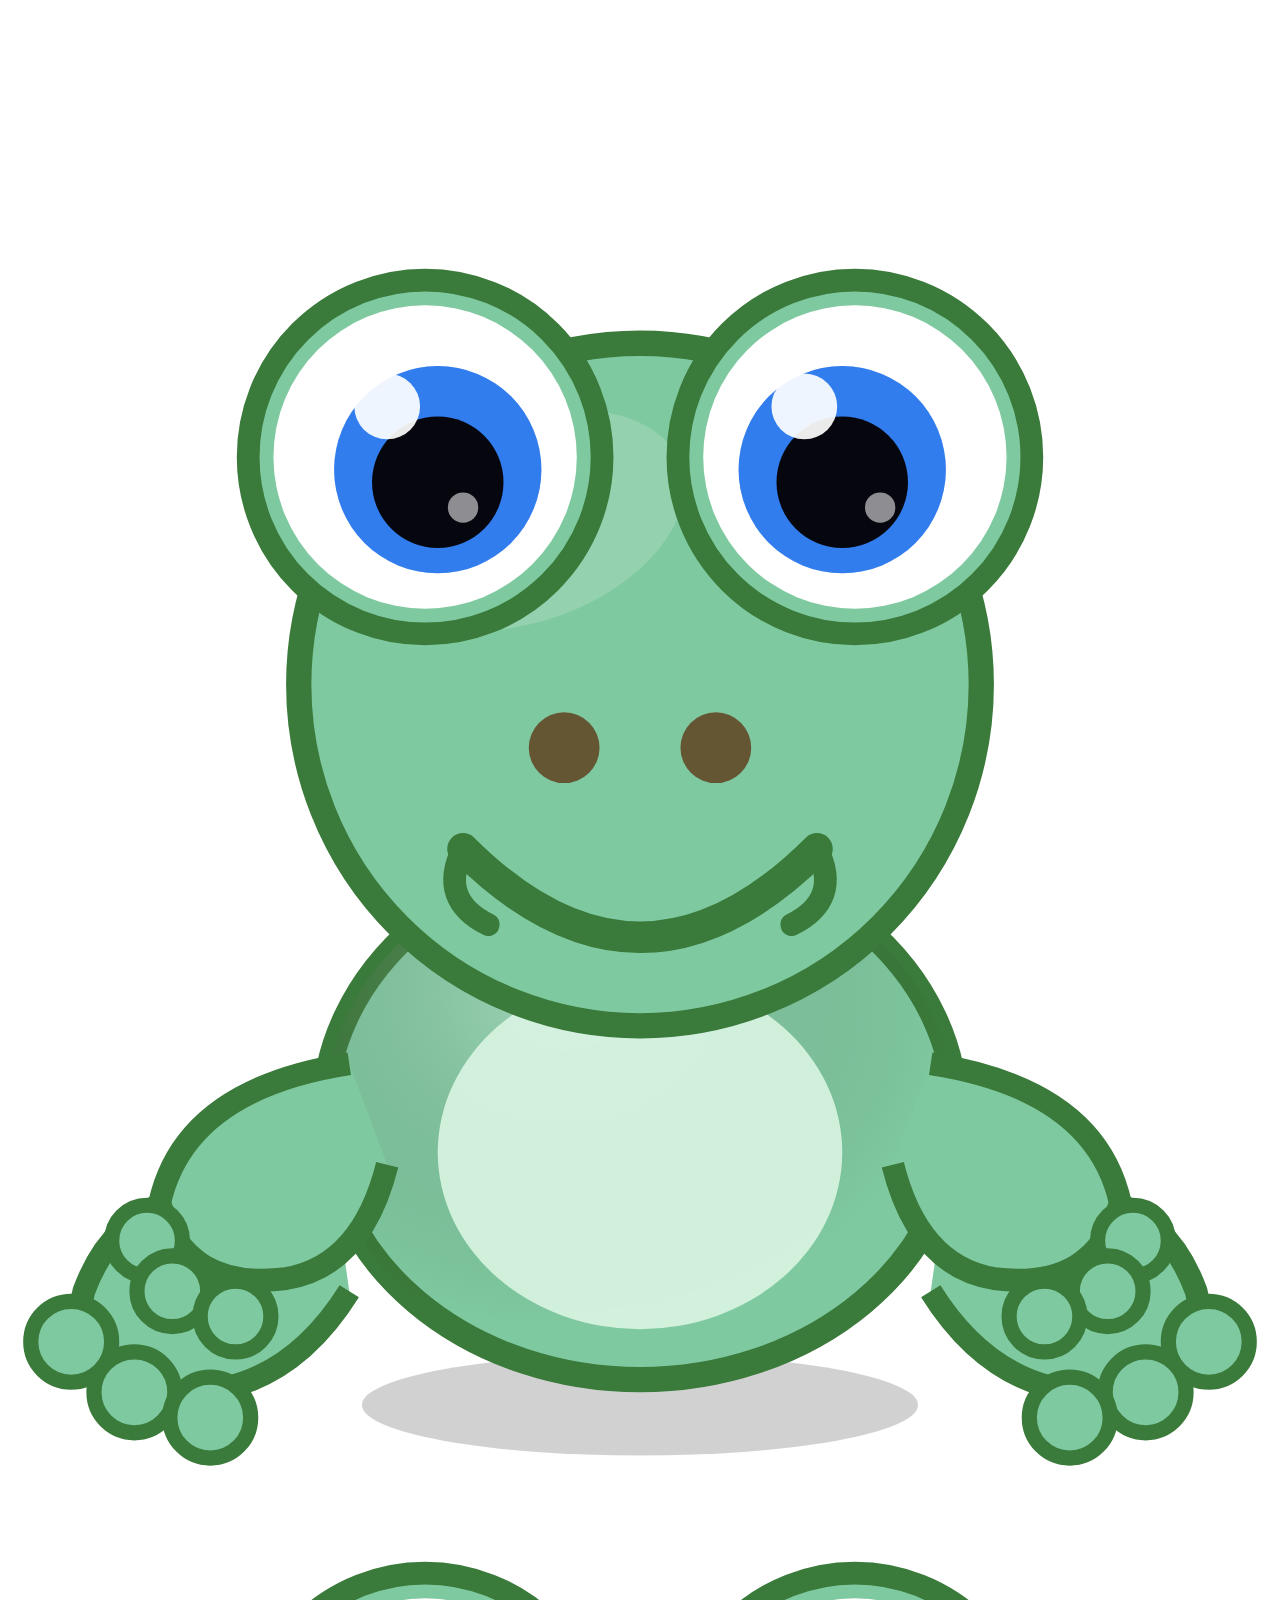
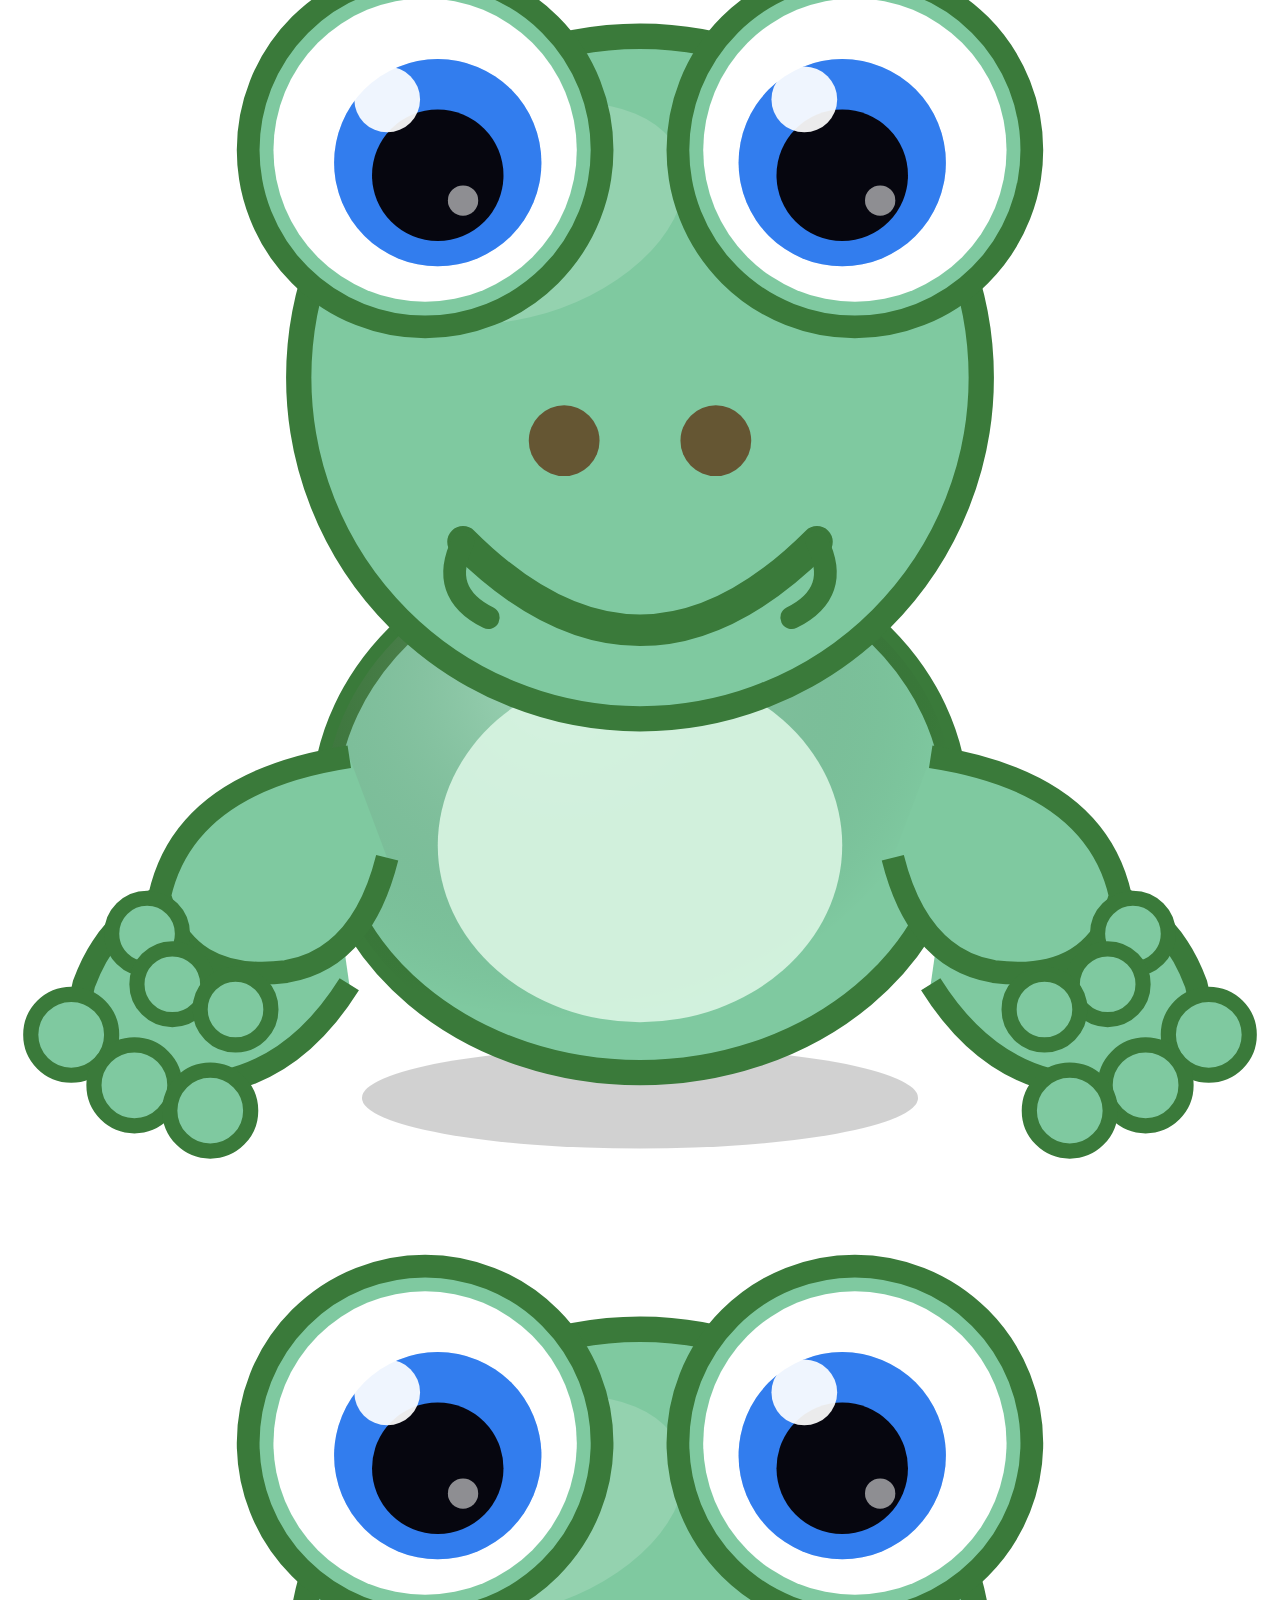
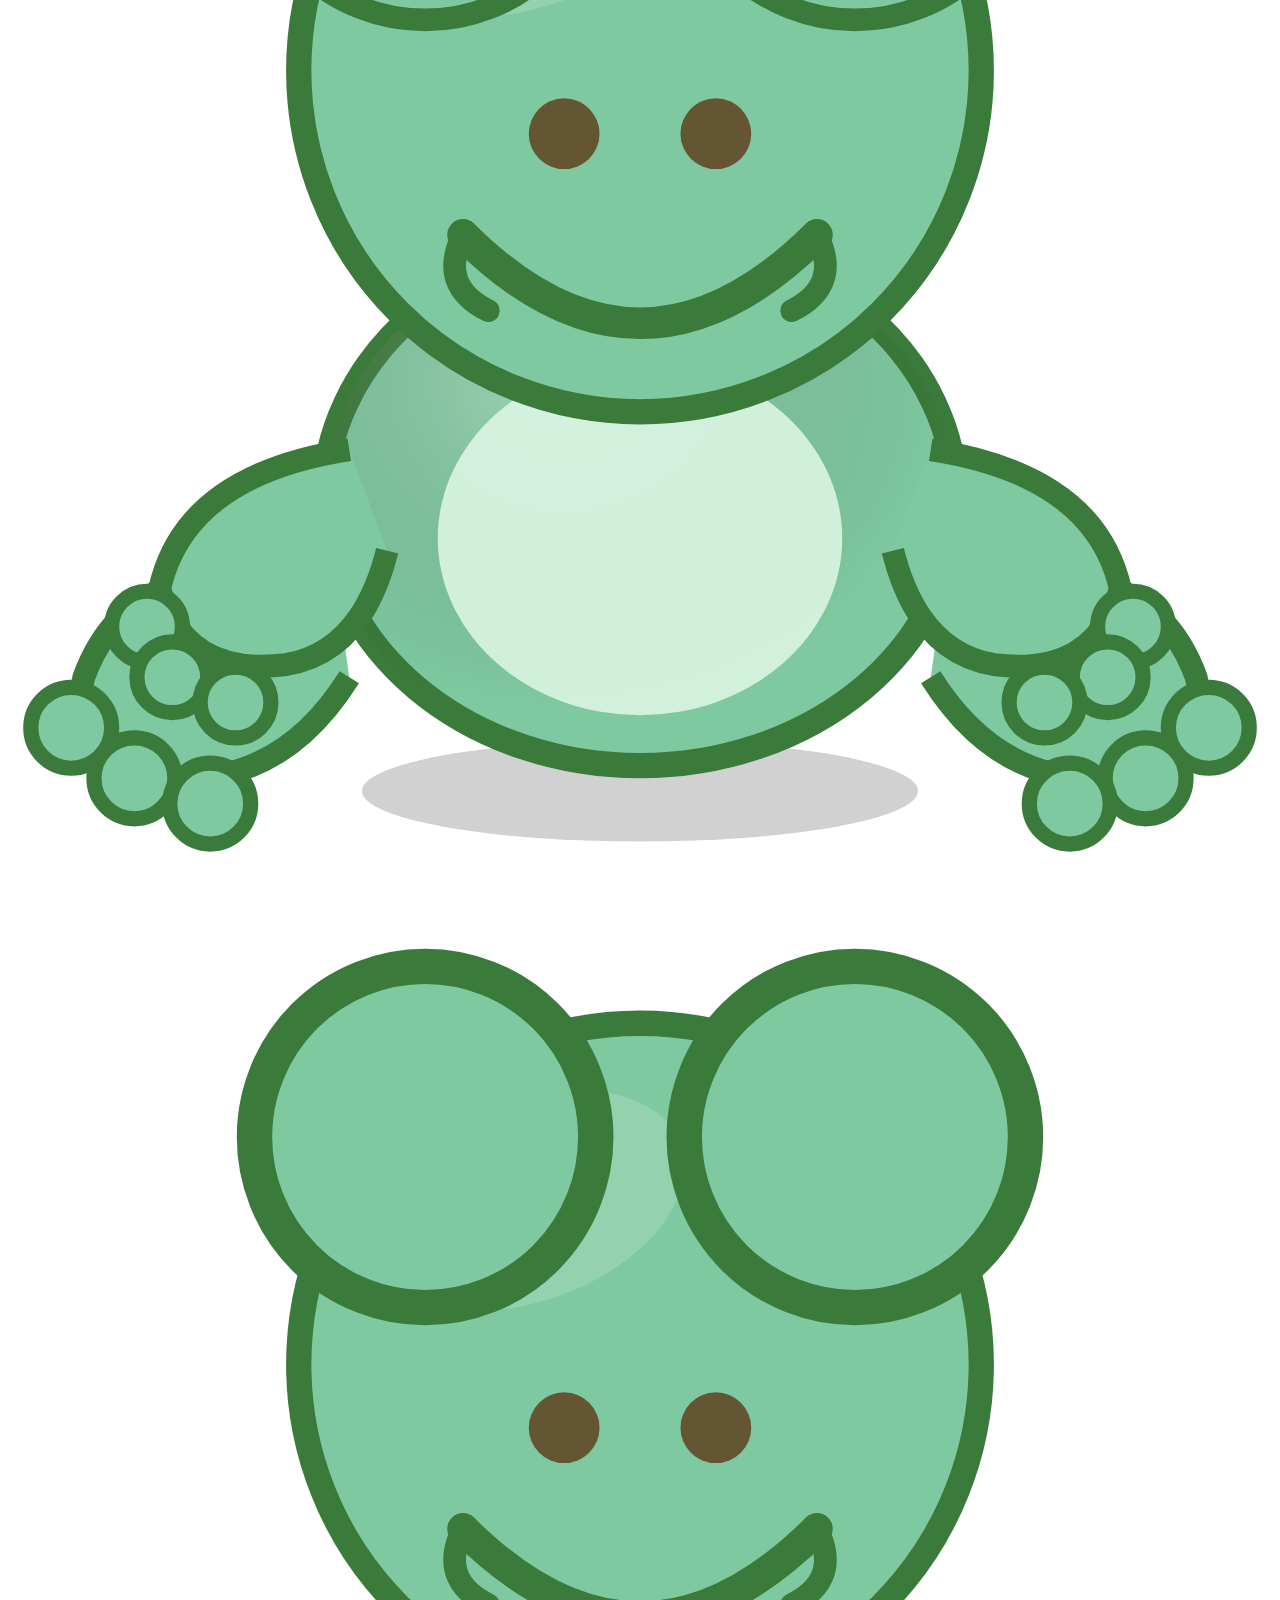
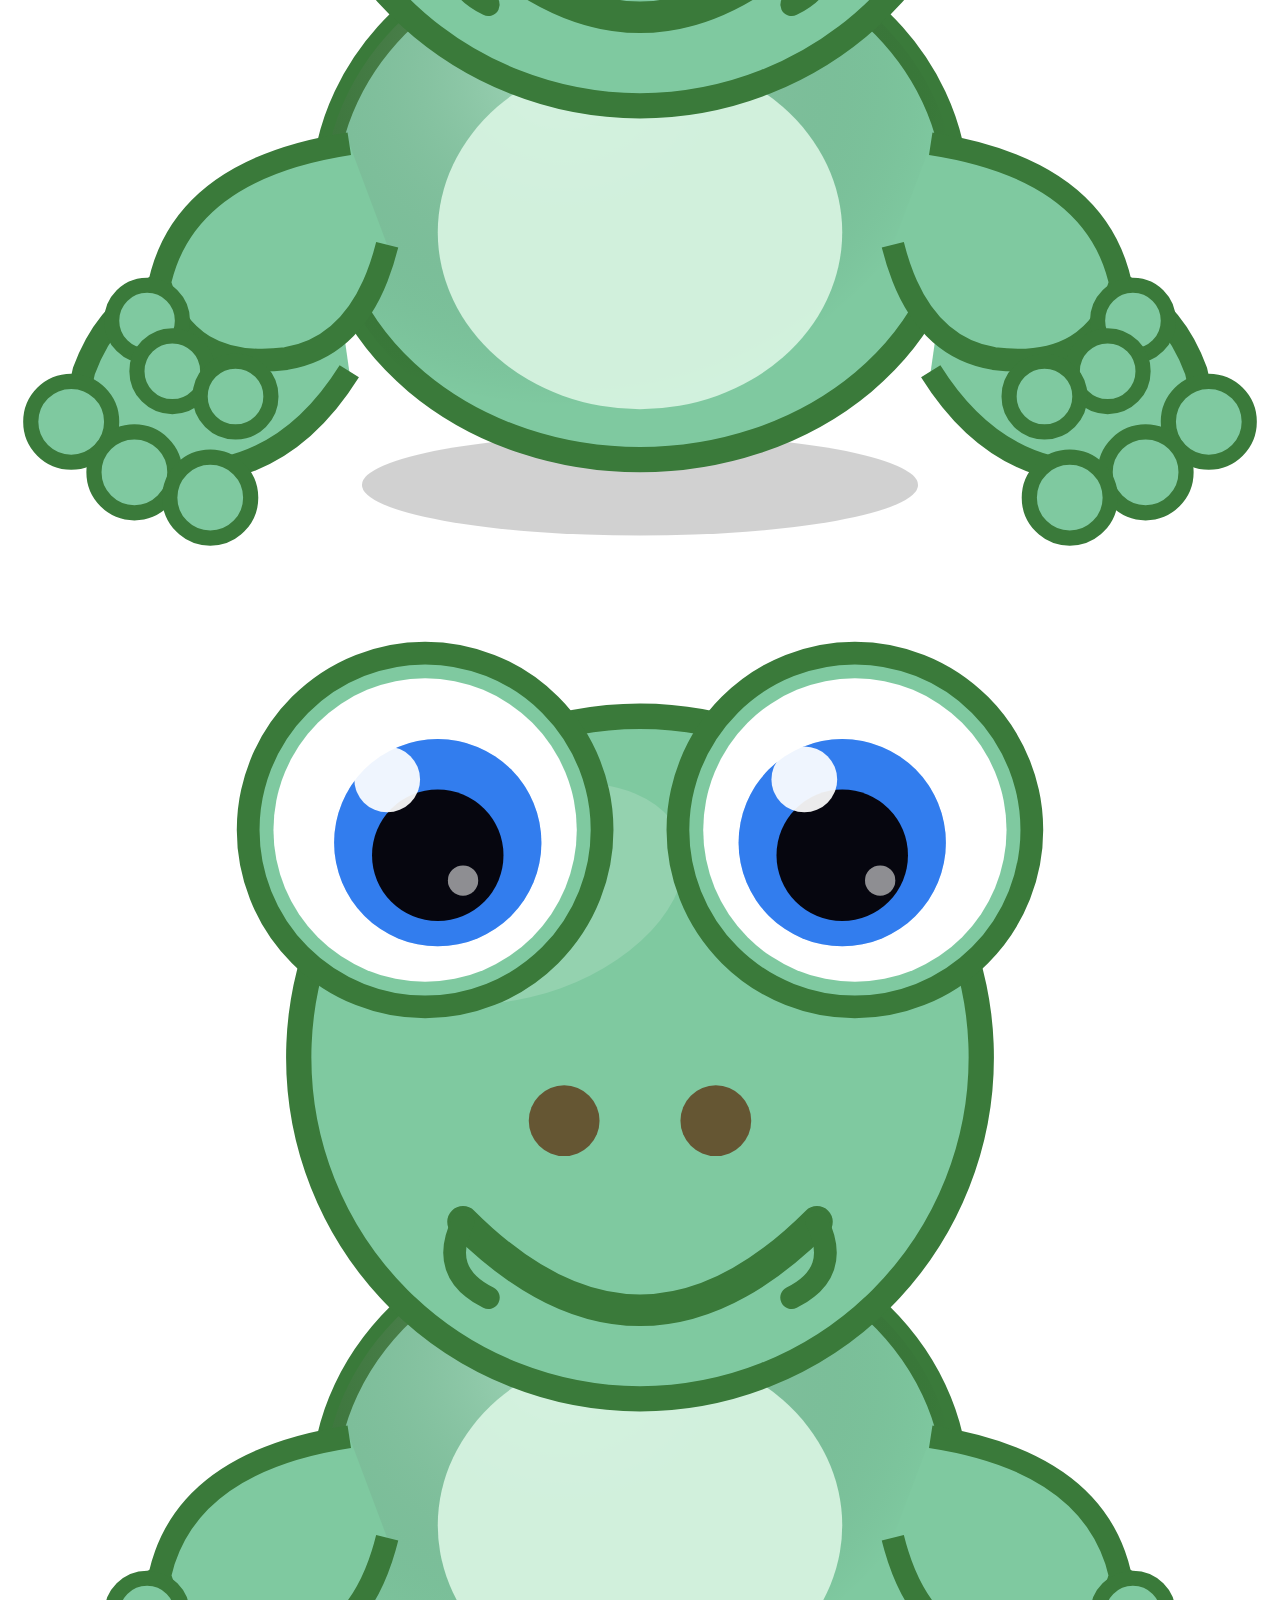
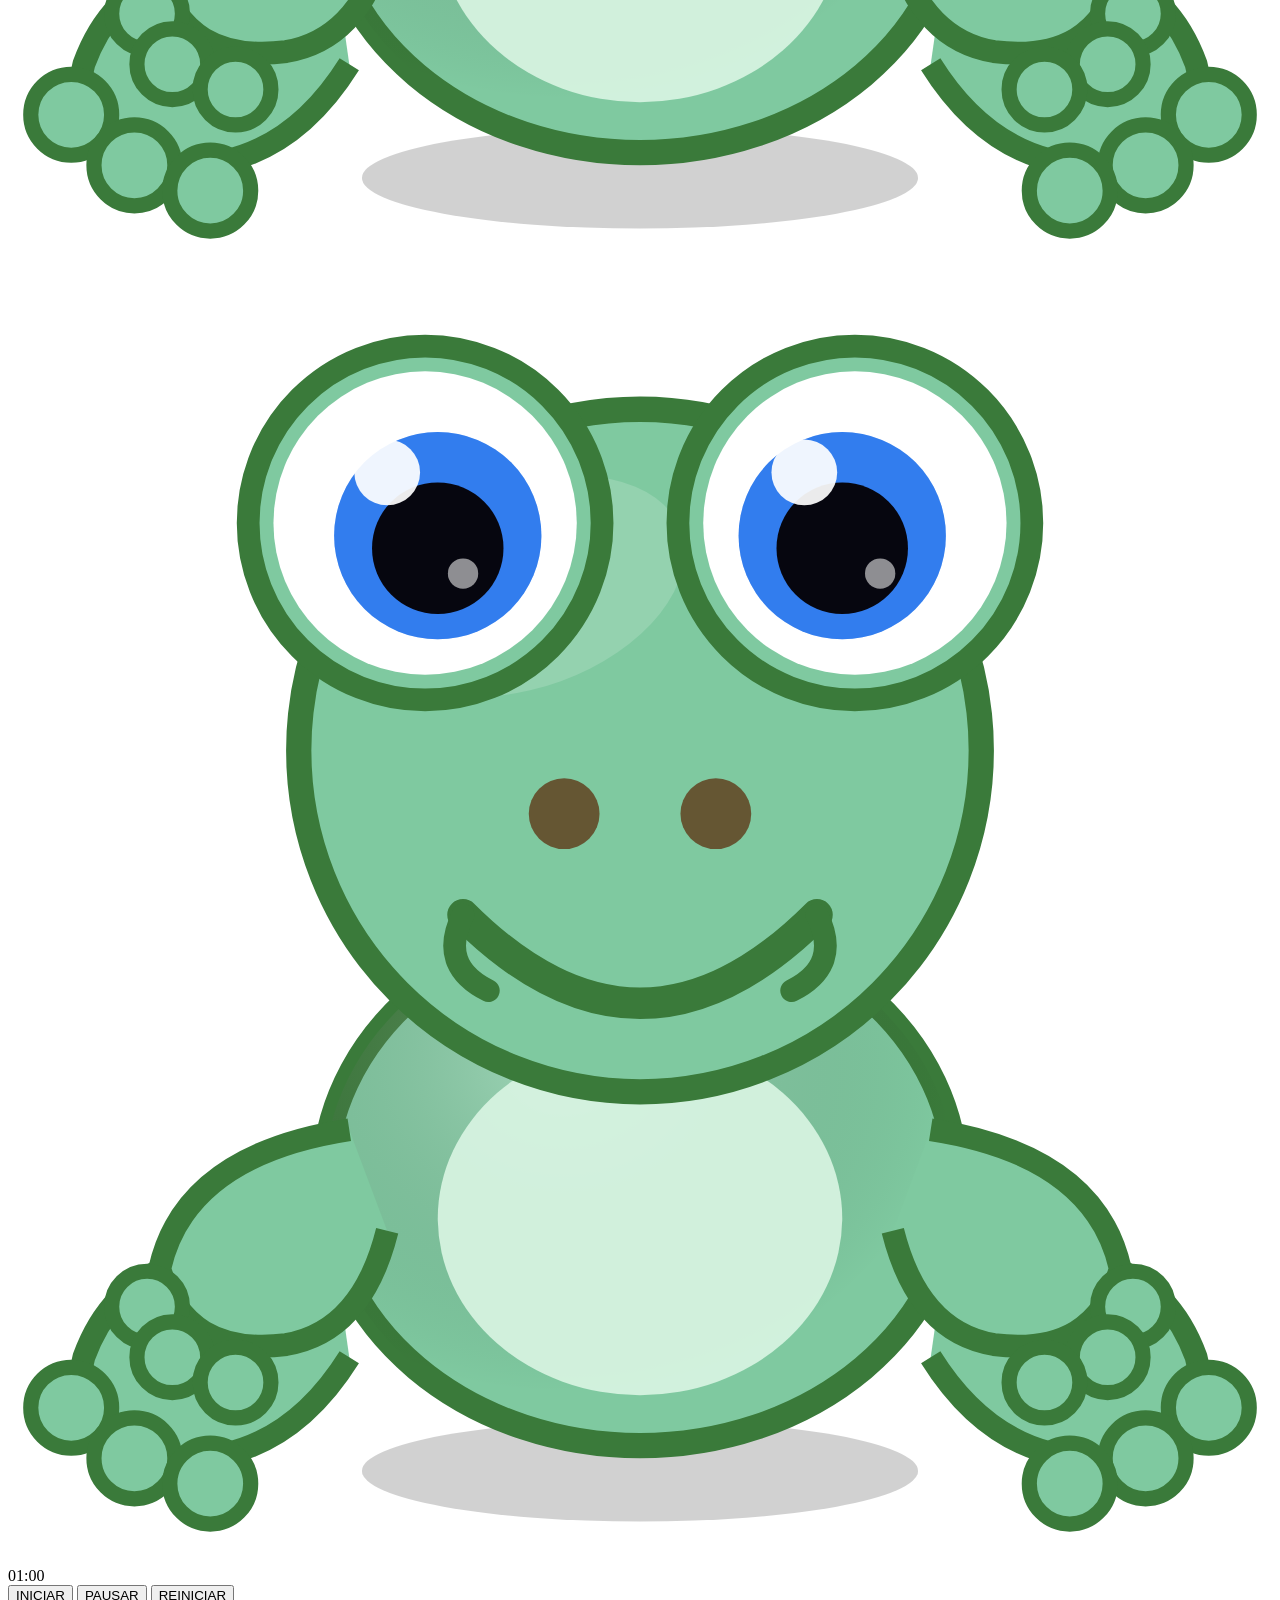
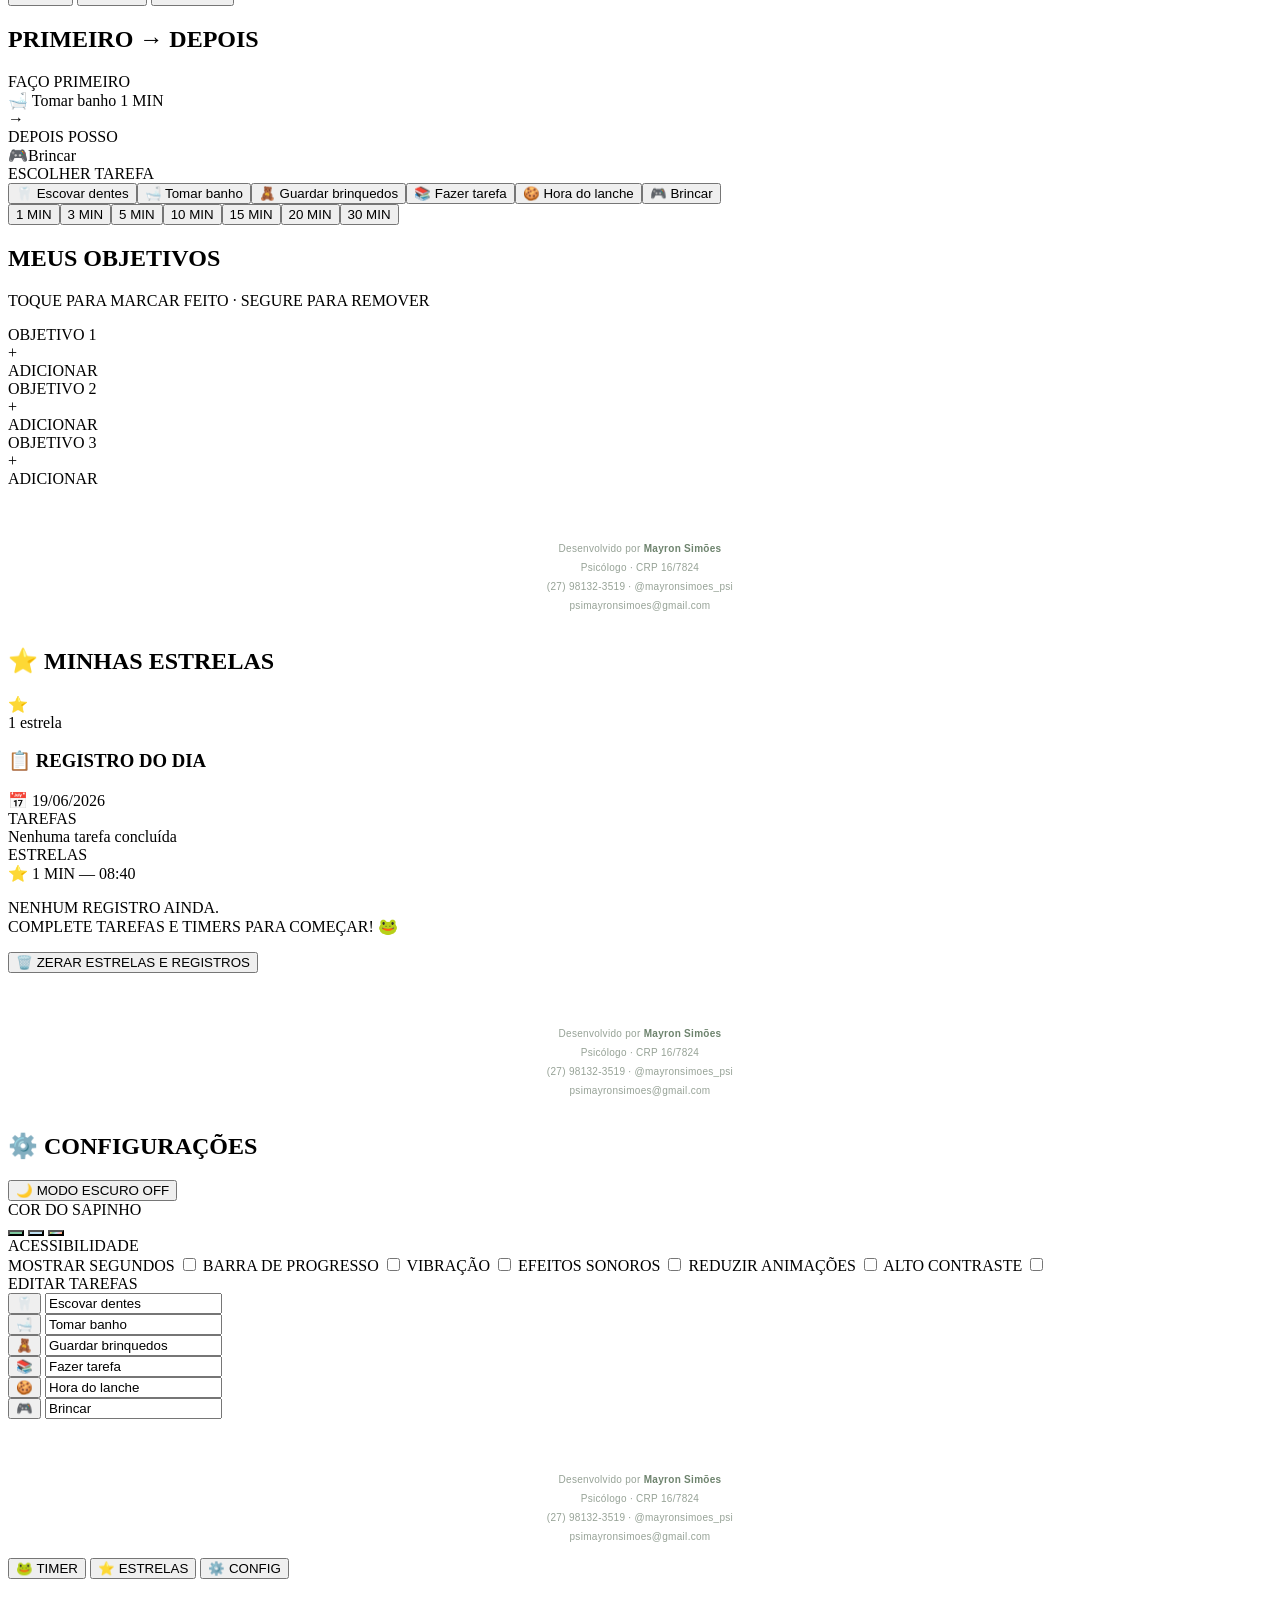
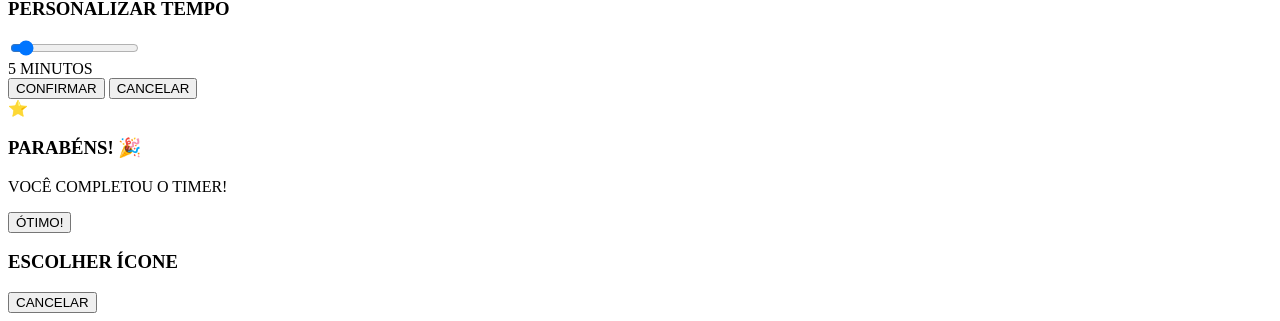
==== commit d2037c2e: "Add files via upload" ====
--- a/index.html
+++ b/index.html
@@ -1,1432 +1,897 @@
-<!DOCTYPE html>
-<html lang="pt-BR">
-<head>
-<meta charset="UTF-8"/>
-<meta name="viewport" content="width=device-width,initial-scale=1,maximum-scale=1"/>
-<meta name="apple-mobile-web-app-capable" content="yes"/>
-<title>Sapo do Tempo 🐸</title>
-<link href="https://fonts.googleapis.com/css2?family=Nunito:wght@400;700;800;900&display=swap" rel="stylesheet">
-<style>
-*,*::before,*::after{box-sizing:border-box;margin:0;padding:0}
-:root{
-  --font:'Nunito','Segoe UI',Arial,sans-serif;
-  --panel-bg:rgba(255,255,255,0.96);
-  --text-main:#1a3a1a;--text-sub:#3a5a3a;
-  --btn-primary:#4caf60;--btn-primary-text:#fff;
-  --btn-pause:#f5a623;--btn-reset:#e86c4a;
-  --preset-bg:#e8f5e9;--preset-active:#4caf60;
-  --preset-text:#2a5a2a;--modal-bg:#fff;
-  --setting-border:#d4edda;
-  --tab-bar-bg:#ffffff;--tab-active:#4caf60;--tab-inactive:#aac4aa;
-  --objetivo-bg:#f1faf3;--objetivo-done:#4caf60;
-  --sky1:#b3e5fc;--sky2:#e1f5fe;
-  --water1:#26c6da;--water2:#00acc1;--water3:#0097a7;
-}
-body.night{
-  --panel-bg:rgba(10,22,42,0.97);--text-main:#b8deff;--text-sub:#7aafd8;
-  --btn-primary:#2a6aaa;--btn-pause:#b06010;--btn-reset:#8a3030;
-  --preset-bg:rgba(20,50,90,0.7);--preset-active:#2a6aaa;--preset-text:#7aafd8;
-  --modal-bg:#0a1a30;--setting-border:#1a3a60;
-  --tab-bar-bg:#06101e;--tab-active:#2a6aaa;--tab-inactive:#1a3050;
-  --objetivo-bg:rgba(20,50,90,0.5);--objetivo-done:#2a6aaa;
-  --sky1:#060e28;--sky2:#0a1830;
-  --water1:#0d3050;--water2:#091a36;--water3:#060e22;
-}
-html,body{height:100%;font-family:var(--font);overflow-x:hidden;-webkit-font-smoothing:antialiased}
-body{background:var(--sky1);color:var(--text-main);min-height:100vh;display:flex;flex-direction:column}
-
-/* TOP HEADER */
-#top-header{position:fixed;top:0;left:0;right:0;z-index:500;display:flex;justify-content:flex-end;align-items:center;gap:8px;padding:10px 14px;background:linear-gradient(180deg,rgba(0,0,0,0.15) 0%,transparent 100%);pointer-events:none}
-#top-header .icon-btn{pointer-events:all}
-.icon-btn{background:rgba(255,255,255,0.3);border:none;border-radius:50%;width:44px;height:44px;font-size:20px;cursor:pointer;display:flex;align-items:center;justify-content:center;transition:transform 0.15s;-webkit-tap-highlight-color:transparent;backdrop-filter:blur(6px);-webkit-backdrop-filter:blur(6px);box-shadow:0 2px 10px rgba(0,0,0,0.12)}
-.icon-btn:active{transform:scale(0.88)}
-body.night .icon-btn{background:rgba(0,0,0,0.5)}
-
-/* APP */
-#app{flex:1;display:flex;flex-direction:column;padding-bottom:72px}
-.tab-page{display:none;flex-direction:column;flex:1;animation:page-in 0.3s ease}
-.tab-page.active{display:flex}
-@keyframes page-in{from{opacity:0;transform:translateY(10px)}to{opacity:1;transform:translateY(0)}}
-
-/* TAB BAR */
-#tab-bar{position:fixed;bottom:0;left:0;right:0;z-index:500;background:var(--tab-bar-bg);display:flex;align-items:stretch;height:72px;box-shadow:0 -1px 0 rgba(0,0,0,0.08),0 -4px 20px rgba(0,0,0,0.08);transition:background 0.4s}
-.tab-btn{flex:1;display:flex;flex-direction:column;align-items:center;justify-content:center;gap:4px;background:none;border:none;cursor:pointer;font-family:var(--font);color:var(--tab-inactive);transition:color 0.2s,transform 0.15s;-webkit-tap-highlight-color:transparent;padding-bottom:env(safe-area-inset-bottom,0px)}
-.tab-btn .tab-icon{font-size:26px;transition:transform 0.25s cubic-bezier(0.34,1.56,0.64,1)}
-.tab-btn .tab-label{font-size:11px;font-weight:900;text-transform:uppercase;letter-spacing:0.6px;line-height:1}
-.tab-btn.active{color:var(--tab-active)}
-.tab-btn.active .tab-icon{transform:scale(1.2) translateY(-2px)}
-.tab-btn:active{transform:scale(0.9)}
-
-/* CANVAS SCENE */
-#scene-wrap{position:relative;width:100%;overflow:hidden;flex-shrink:0}
-#scene-canvas{display:block;width:100%;touch-action:none}
-
-/* TIMER PANEL */
-#timer-panel{background:var(--panel-bg);padding:16px 20px 22px;position:relative;z-index:10;transition:background 0.5s;backdrop-filter:blur(12px);-webkit-backdrop-filter:blur(12px)}
-#timer-panel::before{content:'';position:absolute;top:-14px;left:0;right:0;height:16px;background:var(--panel-bg);border-radius:16px 16px 0 0;box-shadow:0 -4px 20px rgba(0,0,0,0.06)}
-
-#progress-bar-wrap{height:10px;background:var(--preset-bg);border-radius:10px;overflow:hidden;margin-bottom:12px;box-shadow:inset 0 1px 3px rgba(0,0,0,0.08)}
-#progress-bar-fill{height:100%;background:linear-gradient(90deg,#66bb6a,#aed581);border-radius:10px;transition:width 1s linear;width:100%;position:relative}
-#progress-bar-fill::after{content:'';position:absolute;top:0;left:0;right:0;bottom:0;background:linear-gradient(180deg,rgba(255,255,255,0.4) 0%,transparent 100%);border-radius:10px}
-
-#time-display{text-align:center;margin:4px 0 14px}
-#time-text{font-size:68px;font-weight:900;color:var(--text-main);letter-spacing:3px;line-height:1;display:block;text-shadow:0 2px 8px rgba(0,0,0,0.06)}
-#time-seconds{font-size:13px;color:var(--text-sub);font-weight:800;text-transform:uppercase;letter-spacing:1px}
-
-#presets{display:flex;flex-wrap:wrap;gap:8px;justify-content:center;margin-bottom:14px}
-.preset-btn{background:var(--preset-bg);color:var(--preset-text);border:none;border-radius:22px;padding:9px 16px;font-size:14px;font-weight:800;font-family:var(--font);cursor:pointer;transition:background 0.2s,transform 0.15s,box-shadow 0.15s;-webkit-tap-highlight-color:transparent;text-transform:uppercase;letter-spacing:0.3px}
-.preset-btn:active{transform:scale(0.92)}
-.preset-btn.active{background:var(--preset-active);color:#fff;box-shadow:0 4px 14px rgba(76,175,96,0.35)}
-
-#timer-controls{display:flex;gap:10px;justify-content:center;margin-bottom:10px}
-.ctrl-btn{flex:1;max-width:145px;padding:15px 8px;border:none;border-radius:24px;font-size:16px;font-weight:900;font-family:var(--font);cursor:pointer;transition:transform 0.15s,box-shadow 0.15s;-webkit-tap-highlight-color:transparent;box-shadow:0 5px 15px rgba(0,0,0,0.12);text-transform:uppercase;letter-spacing:0.5px}
-.ctrl-btn:active{transform:scale(0.93) translateY(2px);box-shadow:0 2px 8px rgba(0,0,0,0.1)}
-.btn-start{background:linear-gradient(135deg,#66bb6a,#43a047);color:#fff}
-.btn-pause{background:linear-gradient(135deg,#ffb74d,#f57c00);color:#fff}
-.btn-reset{background:linear-gradient(135deg,#ef6c5a,#d32f2f);color:#fff}
-
-#motivation-msg{text-align:center;font-size:15px;font-weight:900;color:var(--btn-primary);padding:11px 16px;background:linear-gradient(135deg,rgba(76,175,96,0.12),rgba(102,187,106,0.08));border-radius:18px;margin-bottom:10px;animation:msg-pop 0.4s cubic-bezier(0.34,1.56,0.64,1);text-transform:uppercase;letter-spacing:0.5px;border:1.5px solid rgba(76,175,96,0.2)}
-@keyframes msg-pop{from{transform:scale(0.85);opacity:0}to{transform:scale(1);opacity:1}}
-
-/* PAGE TIMER */
-#page-timer{flex:1;overflow-y:auto;-webkit-overflow-scrolling:touch}
-
-/* SECTION TITLE */
-.section-title{font-size:18px;font-weight:900;color:var(--text-main);margin-bottom:16px;text-align:center;text-transform:uppercase;letter-spacing:1px}
-
-/* PRIMEIRO -> DEPOIS */
-#primeiro-depois-section{background:var(--panel-bg);border-top:1px solid rgba(0,0,0,0.05);padding:22px 18px 26px;transition:background 0.5s}
-#pd-visual{display:flex;gap:0;align-items:stretch;justify-content:center;margin-bottom:16px}
-.pd-card{flex:1;max-width:155px;background:linear-gradient(135deg,#f8fff9,#edf8ee);border-radius:22px;padding:16px 10px;text-align:center;cursor:pointer;transition:transform 0.15s,box-shadow 0.2s;-webkit-tap-highlight-color:transparent;display:flex;flex-direction:column;align-items:center;gap:6px;border:2px solid rgba(76,175,96,0.12);box-shadow:0 3px 14px rgba(76,175,96,0.08)}
-body.night .pd-card{background:rgba(20,50,90,0.4);border-color:rgba(42,106,170,0.2)}
-.pd-card:active{transform:scale(0.95)}
-.pd-card.selected{box-shadow:0 0 0 3px var(--preset-active);border-color:var(--preset-active)}
-.pd-card-label{font-size:10px;font-weight:900;color:var(--text-sub);text-transform:uppercase;letter-spacing:1.2px;background:rgba(76,175,96,0.12);border-radius:8px;padding:2px 10px;width:100%}
-.pd-card-icon{font-size:36px;line-height:1}
-.pd-card-name{font-size:13px;font-weight:900;color:var(--text-main);text-transform:uppercase;line-height:1.2}
-.pd-card-time{font-size:18px;font-weight:900;color:var(--preset-active)}
-.pd-card-placeholder{font-size:11px;color:var(--text-sub);font-weight:800;text-transform:uppercase;line-height:1.5}
-.pd-card-add{font-size:28px;opacity:0.3}
-.pd-arrow-center{display:flex;align-items:center;justify-content:center;padding:0 12px;flex-shrink:0}
-.pd-arrow-badge{background:linear-gradient(135deg,#66bb6a,#43a047);color:#fff;font-size:18px;font-weight:900;width:38px;height:38px;border-radius:50%;display:flex;align-items:center;justify-content:center;box-shadow:0 4px 14px rgba(76,175,96,0.4)}
-.pd-picker-wrap{background:linear-gradient(135deg,#f8fff9,#edf8ee);border-radius:20px;padding:14px 12px;margin-top:6px;border:1.5px solid rgba(76,175,96,0.15)}
-body.night .pd-picker-wrap{background:rgba(20,50,90,0.4);border-color:rgba(42,106,170,0.2)}
-.pd-picker-title{font-size:13px;font-weight:900;color:var(--text-sub);margin-bottom:12px;text-align:center;text-transform:uppercase;letter-spacing:0.5px}
-#pd-tasks-grid{display:flex;flex-wrap:wrap;gap:8px;justify-content:center}
-.pd-task-btn{background:var(--panel-bg);border:2px solid rgba(76,175,96,0.2);border-radius:16px;padding:10px;font-size:12px;font-weight:800;font-family:var(--font);color:var(--text-main);cursor:pointer;display:flex;flex-direction:column;align-items:center;gap:4px;min-width:70px;transition:background 0.2s,transform 0.15s,border-color 0.2s;-webkit-tap-highlight-color:transparent;text-transform:uppercase}
-.pd-task-btn .task-icon{font-size:26px}
-.pd-task-btn:active{transform:scale(0.92)}
-.pd-task-btn.selected{background:var(--preset-active);color:#fff;border-color:var(--preset-active)}
-#pd-time-grid{display:flex;flex-wrap:wrap;gap:8px;justify-content:center;margin-top:10px}
-.pd-time-btn{background:var(--panel-bg);border:2px solid rgba(76,175,96,0.2);border-radius:14px;padding:10px 14px;font-size:14px;font-weight:900;font-family:var(--font);color:var(--text-main);cursor:pointer;transition:background 0.2s,transform 0.15s;-webkit-tap-highlight-color:transparent;text-transform:uppercase}
-.pd-time-btn:active{transform:scale(0.92)}
-.pd-time-btn.selected{background:var(--preset-active);color:#fff;border-color:var(--preset-active)}
-
-/* PAGE STARS */
-#page-stars{flex:1;overflow-y:auto;background:var(--panel-bg);padding:28px 18px 20px}
-.page-header-title{font-size:22px;font-weight:900;color:var(--text-main);text-align:center;margin-bottom:4px;text-transform:uppercase;letter-spacing:1px}
-.page-header-sub{font-size:13px;font-weight:800;color:var(--text-sub);text-align:center;margin-bottom:22px;text-transform:uppercase;letter-spacing:0.5px}
-#stars-total-display{background:linear-gradient(135deg,#66bb6a,#2e7d32);border-radius:26px;padding:24px 16px;text-align:center;margin-bottom:18px;box-shadow:0 8px 28px rgba(76,175,96,0.32)}
-body.night #stars-total-display{background:linear-gradient(135deg,#2a6aaa,#1a3a7a)}
-#stars-big-count{font-size:56px;font-weight:900;color:#fff;line-height:1;text-shadow:0 2px 10px rgba(0,0,0,0.15)}
-#stars-big-label{font-size:13px;font-weight:900;color:rgba(255,255,255,0.88);text-transform:uppercase;letter-spacing:1.2px;margin-top:4px}
-#stars-big-icons{font-size:24px;margin-bottom:6px}
-#stars-grid-display{display:flex;flex-wrap:wrap;gap:8px;justify-content:center;margin-bottom:22px}
-.star-badge{width:48px;height:48px;border-radius:15px;background:var(--preset-bg);display:flex;align-items:center;justify-content:center;font-size:23px;animation:star-appear 0.45s cubic-bezier(0.34,1.56,0.64,1);box-shadow:0 2px 8px rgba(0,0,0,0.07)}
-.star-badge.earned{background:linear-gradient(135deg,#ffe066,#ffd030);box-shadow:0 4px 14px rgba(255,210,0,0.35)}
-@keyframes star-appear{from{transform:scale(0) rotate(-30deg)}to{transform:scale(1) rotate(0)}}
-#stars-history-section h3{font-size:16px;font-weight:900;color:var(--text-main);margin-bottom:12px;text-transform:uppercase;letter-spacing:0.5px}
-#stars-history-list{display:flex;flex-direction:column;gap:8px}
-.history-card{background:var(--preset-bg);border-radius:18px;padding:13px 16px;display:flex;align-items:center;gap:12px;box-shadow:0 2px 8px rgba(0,0,0,0.05)}
-.history-card-star{font-size:24px}
-.history-card-dur{font-size:15px;font-weight:900;color:var(--text-main);text-transform:uppercase}
-.history-card-date{font-size:11px;font-weight:800;color:var(--text-sub);text-transform:uppercase;margin-top:2px}
-.history-empty{text-align:center;font-size:14px;font-weight:800;color:var(--text-sub);padding:30px 0;text-transform:uppercase;line-height:1.7}
-
-/* OBJETIVOS */
-#objetivos-section{border-top:1px solid rgba(0,0,0,0.05);padding:22px 18px 26px}
-#objetivos-grid{display:flex;flex-direction:column;gap:11px;margin-bottom:14px}
-.objetivo-card{background:linear-gradient(135deg,#f8fff9,#edf8ee);border-radius:22px;padding:14px 16px;display:flex;align-items:center;gap:14px;cursor:pointer;transition:transform 0.15s,box-shadow 0.2s;-webkit-tap-highlight-color:transparent;border:2px solid rgba(76,175,96,0.12);position:relative;overflow:hidden;box-shadow:0 2px 10px rgba(76,175,96,0.08)}
-body.night .objetivo-card{background:rgba(20,50,90,0.4);border-color:rgba(42,106,170,0.15)}
-.objetivo-card:active{transform:scale(0.97)}
-.objetivo-card.done{background:linear-gradient(135deg,#66bb6a,#43a047);border-color:transparent;box-shadow:0 5px 18px rgba(76,175,96,0.35)}
-.objetivo-card.done .objetivo-nome,.objetivo-card.done .objetivo-desc{color:#fff}
-.objetivo-card.done .objetivo-icon-wrap{background:rgba(255,255,255,0.22)}
-.objetivo-icon-wrap{width:52px;height:52px;flex-shrink:0;background:rgba(255,255,255,0.85);border-radius:16px;display:flex;align-items:center;justify-content:center;font-size:28px;box-shadow:0 2px 8px rgba(0,0,0,0.07)}
-.objetivo-text{flex:1}
-.objetivo-nome{font-size:16px;font-weight:900;color:var(--text-main);text-transform:uppercase;letter-spacing:0.4px;line-height:1.2}
-.objetivo-desc{font-size:11px;font-weight:800;color:var(--text-sub);text-transform:uppercase;margin-top:3px}
-.objetivo-check{width:34px;height:34px;flex-shrink:0;border-radius:50%;background:rgba(255,255,255,0.3);display:flex;align-items:center;justify-content:center;font-size:18px;font-weight:900;border:2px solid rgba(255,255,255,0.5);transition:transform 0.2s}
-.objetivo-card.done .objetivo-check{transform:scale(1.1)}
-.objetivo-sticker{position:absolute;top:-4px;right:-4px;font-size:22px;animation:sticker-pop 0.4s cubic-bezier(0.34,1.56,0.64,1)}
-@keyframes sticker-pop{from{transform:scale(0) rotate(-20deg)}to{transform:scale(1) rotate(0)}}
-#btn-add-objetivo{width:100%;padding:15px;background:linear-gradient(135deg,#f8fff9,#edf8ee);color:var(--preset-text);border:2px dashed rgba(76,175,96,0.4);border-radius:20px;font-size:15px;font-weight:900;font-family:var(--font);cursor:pointer;text-transform:uppercase;letter-spacing:0.5px;transition:transform 0.15s;-webkit-tap-highlight-color:transparent}
-body.night #btn-add-objetivo{background:rgba(20,50,90,0.4)}
-#btn-add-objetivo:active{transform:scale(0.97)}
-#objetivo-input{width:100%;border:2px solid var(--setting-border);border-radius:15px;padding:12px 14px;font-size:16px;font-weight:800;font-family:var(--font);color:var(--text-main);background:var(--preset-bg);outline:none;text-transform:uppercase;margin-bottom:12px;transition:border-color 0.2s}
-#objetivo-input:focus{border-color:var(--preset-active)}
-.emoji-picker{display:flex;flex-wrap:wrap;gap:8px;justify-content:center;margin-bottom:16px}
-.emoji-opt{width:44px;height:44px;border-radius:13px;background:var(--preset-bg);border:2.5px solid transparent;font-size:24px;cursor:pointer;display:flex;align-items:center;justify-content:center;transition:transform 0.15s,border-color 0.2s;-webkit-tap-highlight-color:transparent}
-.emoji-opt:active{transform:scale(0.88)}
-.emoji-opt.selected{border-color:var(--preset-active);background:rgba(76,175,96,0.1)}
-
-/* PAGE SETTINGS */
-#page-settings{flex:1;overflow-y:auto;background:var(--panel-bg);padding:28px 18px 20px}
-.settings-section{margin-bottom:24px}
-.settings-section .section-title{text-align:left;margin-bottom:14px}
-#frog-color-selector{display:flex;gap:14px;justify-content:center;flex-wrap:wrap}
-.color-btn{width:56px;height:56px;border-radius:18px;border:3px solid transparent;cursor:pointer;transition:transform 0.15s,border-color 0.2s,box-shadow 0.15s;-webkit-tap-highlight-color:transparent;display:flex;align-items:center;justify-content:center;font-size:22px;box-shadow:0 3px 12px rgba(0,0,0,0.1)}
-.color-btn:active{transform:scale(0.87)}
-.color-btn.active{border-color:var(--text-main);transform:scale(1.14);box-shadow:0 5px 18px rgba(0,0,0,0.18)}
-.settings-list{display:flex;flex-direction:column;gap:0;background:var(--preset-bg);border-radius:22px;overflow:hidden;box-shadow:0 2px 12px rgba(0,0,0,0.05)}
-.setting-item{display:flex;justify-content:space-between;align-items:center;padding:15px 18px;border-bottom:1px solid var(--setting-border);font-size:15px;font-weight:800;color:var(--text-main);cursor:pointer;text-transform:uppercase;letter-spacing:0.3px}
-.setting-item:last-child{border-bottom:none}
-.setting-item input[type=checkbox]{width:24px;height:24px;accent-color:var(--btn-primary);cursor:pointer}
-
-/* MODALS */
-.modal-overlay{position:fixed;inset:0;background:rgba(0,0,0,0.55);z-index:1000;display:flex;align-items:center;justify-content:center;padding:20px;animation:overlay-in 0.25s ease;backdrop-filter:blur(3px);-webkit-backdrop-filter:blur(3px)}
-@keyframes overlay-in{from{opacity:0}to{opacity:1}}
-.modal{background:var(--modal-bg);border-radius:30px;padding:28px 24px;max-width:340px;width:100%;box-shadow:0 20px 60px rgba(0,0,0,0.22);animation:modal-in 0.35s cubic-bezier(0.34,1.56,0.64,1);transition:background 0.3s}
-@keyframes modal-in{from{transform:scale(0.8);opacity:0}to{transform:scale(1);opacity:1}}
-.modal h3{font-size:21px;font-weight:900;color:var(--text-main);margin-bottom:18px;text-align:center;text-transform:uppercase}
-.modal-btns{display:flex;gap:10px;margin-top:20px;justify-content:center}
-.modal-btn{flex:1;padding:14px 10px;border:none;border-radius:20px;font-size:15px;font-weight:900;font-family:var(--font);cursor:pointer;transition:transform 0.15s;-webkit-tap-highlight-color:transparent;text-transform:uppercase}
-.modal-btn:active{transform:scale(0.94)}
-.btn-confirm{background:linear-gradient(135deg,#66bb6a,#43a047);color:#fff;box-shadow:0 4px 14px rgba(76,175,96,0.3)}
-.btn-cancel{background:var(--preset-bg);color:var(--text-main)}
-.custom-input-wrap{text-align:center}
-#custom-range{width:100%;-webkit-appearance:none;appearance:none;height:7px;border-radius:7px;background:var(--preset-bg);outline:none;margin:12px 0}
-#custom-range::-webkit-slider-thumb{-webkit-appearance:none;width:30px;height:30px;border-radius:50%;background:linear-gradient(135deg,#66bb6a,#43a047);cursor:pointer;box-shadow:0 3px 10px rgba(76,175,96,0.45)}
-#custom-range-label{font-size:26px;font-weight:900;color:var(--text-main);margin-top:4px;text-transform:uppercase}
-
-/* CONGRATS MODAL */
-.modal-congrats{text-align:center}
-.modal-congrats h3{font-size:26px}
-#congrats-stars{font-size:40px;margin-bottom:8px}
-.modal-congrats p{color:var(--text-sub);font-size:15px;font-weight:800;margin-bottom:12px;text-transform:uppercase}
-#confetti-container{position:relative;height:70px;overflow:hidden;margin:10px 0}
-.confetti-piece{position:absolute;animation:confetti-fall 1.5s ease-out forwards}
-@keyframes confetti-fall{from{transform:translateY(-10px) rotate(0deg);opacity:1}to{transform:translateY(80px) rotate(400deg);opacity:0}}
-
-/* CELEBRATE OVERLAY */
-#celebrate-overlay{position:fixed;inset:0;z-index:900;pointer-events:none;overflow:hidden}
-#celebrate-canvas{position:absolute;inset:0;width:100%;height:100%}
-
-/* FROG SPEECH */
-.frog-speech-bubble{position:fixed;z-index:200;background:rgba(255,255,255,0.95);color:#1a3a1a;border-radius:20px;padding:8px 14px;font-size:13px;font-weight:900;box-shadow:0 4px 20px rgba(0,0,0,0.15);pointer-events:none;transition:opacity 0.4s;max-width:200px;text-align:center;text-transform:uppercase;border:1.5px solid rgba(76,175,96,0.2);backdrop-filter:blur(4px)}
-.frog-speech-bubble::after{content:'▼';position:absolute;bottom:-14px;left:50%;transform:translateX(-50%);color:rgba(255,255,255,0.95);font-size:14px}
-body.night .frog-speech-bubble{background:rgba(10,26,50,0.95);color:#b8deff}
-
-/* UTILITIES */
-.hidden{display:none!important}
-body.reduce-motion *{animation-duration:0.001ms!important;transition-duration:0.001ms!important}
-::-webkit-scrollbar{width:4px}
-::-webkit-scrollbar-thumb{background:var(--preset-active);border-radius:4px}
-
-/* FOOTER */
-#app-footer{text-align:center;padding:14px 20px 18px;font-size:12px;color:var(--text-sub);font-weight:700;background:var(--panel-bg);border-top:1px solid rgba(0,0,0,0.05);text-transform:uppercase;letter-spacing:0.3px}
-#app-footer strong{color:var(--text-main);font-weight:900}
-
-@media(min-width:500px){#time-text{font-size:80px}}
-@media(min-width:700px){#app,#top-header,#tab-bar{max-width:520px;margin-left:auto;margin-right:auto;left:auto;right:auto}#top-header,#tab-bar{left:50%;transform:translateX(-50%)}}
-</style>
-</head>
-<body>
-
-<div id="top-header">
-  <button class="icon-btn" id="btn-night" aria-label="Modo noite">🌙</button>
-  <button class="icon-btn" id="btn-go-settings" aria-label="Configurações">⚙️</button>
-</div>
-
-<div id="app">
-
-  <!-- PAGE TIMER -->
-  <div id="page-timer" class="tab-page active">
-    <div id="scene-wrap">
-      <canvas id="scene-canvas"></canvas>
-    </div>
-
-    <div id="timer-panel">
-      <div id="progress-bar-wrap" class="hidden"><div id="progress-bar-fill"></div></div>
-      <div id="time-display">
-        <span id="time-text">00:00</span>
-        <span id="time-seconds" class="hidden"></span>
-      </div>
-      <div id="presets">
-        <button class="preset-btn" data-min="1">1 min</button>
-        <button class="preset-btn" data-min="3">3 min</button>
-        <button class="preset-btn" data-min="5">5 min</button>
-        <button class="preset-btn" data-min="10">10 min</button>
-        <button class="preset-btn" data-min="15">15 min</button>
-        <button class="preset-btn" data-min="20">20 min</button>
-        <button class="preset-btn" data-min="30">30 min</button>
-        <button class="preset-btn" id="btn-custom" data-min="0">✏️ Personalizar</button>
-      </div>
-      <div id="timer-controls">
-        <button class="ctrl-btn btn-start" id="btn-start">▶ Iniciar</button>
-        <button class="ctrl-btn btn-pause hidden" id="btn-pause">⏸ Pausar</button>
-        <button class="ctrl-btn btn-reset" id="btn-reset">↺ Reiniciar</button>
-      </div>
-      <div id="motivation-msg" class="hidden"></div>
-    </div>
-
-    <section id="primeiro-depois-section">
-      <h2 class="section-title">🔁 Primeiro → Depois</h2>
-      <div id="pd-visual">
-        <div class="pd-card" id="pd-primeiro">
-          <div class="pd-card-label">Primeiro</div>
-          <div id="pd-primeiro-icon"><span class="pd-card-add">＋</span></div>
-          <div id="pd-primeiro-name" class="pd-card-placeholder">Toque para escolher</div>
-          <div id="pd-primeiro-time" class="pd-card-placeholder"></div>
+<!DOCTYPE html><html lang="pt-BR"><head>
+    <meta charset="UTF-8">
+    <meta name="viewport" content="width=device-width, initial-scale=1.0, maximum-scale=1">
+    <meta name="apple-mobile-web-app-capable" content="yes">
+    <meta name="apple-mobile-web-app-status-bar-style" content="default">
+    <title>Sapo do Tempo — Lago Encantado</title>
+    <meta name="description" content="Timer visual com sapinhos para crianças, de forma suave e acolhedora.">
+    <style>
+      #scene-flies { display: none !important; }
+      /* ===== RODAPÉ PROFISSIONAL ===== */
+      .app-footer {
+        margin-top: 32px;
+        padding: 18px 16px 12px;
+        text-align: center;
+        border-top: 1px solid rgba(255, 255, 255, 0.15);
+      }
+      .app-footer p {
+        margin: 0;
+        padding: 2px 0;
+        font-size: 10px;
+        font-family: 'Nunito', sans-serif;
+        font-weight: 400;
+        letter-spacing: 0.3px;
+        color: rgba(80, 100, 80, 0.6);
+        line-height: 1.5;
+      }
+      .app-footer strong {
+        font-weight: 700;
+        color: rgba(60, 90, 60, 0.75);
+      }
+      /* Modo escuro */
+      body.night-mode .app-footer p {
+        color: rgba(180, 210, 180, 0.45);
+      }
+      body.night-mode .app-footer strong {
+        color: rgba(180, 210, 180, 0.6);
+      }
+    </style>
+  </head>
+  <body>
+    <div id="app">
+
+      <!-- ===== TAB: TIMER ===== -->
+      <div id="tab-timer" class="tab-panel active">
+        <div class="tab-scroll">
+
+          <!-- Cena -->
+          <div id="scene">
+            <div id="sky">
+              <div class="sun" id="sun"></div>
+              <div class="moon" id="moon">
+                <div class="moon-crater" style="top:20%;left:25%;width:18%;height:18%"></div>
+                <div class="moon-crater" style="top:55%;left:60%;width:12%;height:12%"></div>
+                <div class="moon-crater" style="top:40%;left:15%;width:10%;height:10%"></div>
+              </div>
+              <div class="clouds" id="clouds">
+                <div class="cloud" style="top:12%;left:8%;width:90px;animation-delay:0s;animation-duration:28s"></div>
+                <div class="cloud" style="top:18%;left:50%;width:70px;animation-delay:-12s;animation-duration:22s"></div>
+                <div class="cloud" style="top:8%;left:75%;width:55px;animation-delay:-6s;animation-duration:35s"></div>
+              </div>
+              <div class="stars" id="stars"><div class="star-dot" style="width: 1.705678px; height: 1.705678px; left: 82.732717%; top: 26.221725%; --dur: 4.020498979870807s; --delay: 1.6232891687362745s;"></div><div class="star-dot" style="width: 3.731399px; height: 3.731399px; left: 10.399255%; top: 47.764986%; --dur: 2.6810498568032264s; --delay: 1.433674645820071s;"></div><div class="star-dot" style="width: 2.557457px; height: 2.557457px; left: 51.356058%; top: 74.466108%; --dur: 4.1303599917193s; --delay: 1.614465791640896s;"></div><div class="star-dot" style="width: 2.811796px; height: 2.811796px; left: 91.913732%; top: 2.47482%; --dur: 3.381389108621118s; --delay: 2.9468015002146952s;"></div><div class="star-dot" style="width: 3.678096px; height: 3.678096px; left: 72.467209%; top: 76.646726%; --dur: 2.440561539495092s; --delay: 0.40404770217100694s;"></div><div class="star-dot" style="width: 3.44192px; height: 3.44192px; left: 22.385425%; top: 41.782277%; --dur: 4.1507090176931705s; --delay: 2.1461215069331345s;"></div><div class="star-dot" style="width: 2.814207px; height: 2.814207px; left: 94.036278%; top: 34.68443%; --dur: 4.143119716942017s; --delay: 2.2138049160565503s;"></div><div class="star-dot" style="width: 2.532873px; height: 2.532873px; left: 27.51213%; top: 61.00253%; --dur: 2.4857527167578892s; --delay: 2.098450152583985s;"></div><div class="star-dot" style="width: 2.585897px; height: 2.585897px; left: 33.690682%; top: 2.798009%; --dur: 3.6487216856420157s; --delay: 1.48559832061528s;"></div><div class="star-dot" style="width: 3.645688px; height: 3.645688px; left: 2.20984%; top: 46.14182%; --dur: 4.144950297655989s; --delay: 2.3900678547317318s;"></div><div class="star-dot" style="width: 1.947067px; height: 1.947067px; left: 11.594016%; top: 6.630946%; --dur: 3.4208170518184704s; --delay: 2.5882336134211856s;"></div><div class="star-dot" style="width: 2.726479px; height: 2.726479px; left: 64.642489%; top: 79.954718%; --dur: 3.0387929572020766s; --delay: 2.9969881510126726s;"></div><div class="star-dot" style="width: 3.386686px; height: 3.386686px; left: 71.66057%; top: 38.059373%; --dur: 4.854442508895831s; --delay: 0.6881422729961755s;"></div><div class="star-dot" style="width: 2.695233px; height: 2.695233px; left: 36.770877%; top: 9.233168%; --dur: 2.88207304236658s; --delay: 1.9303336759560756s;"></div><div class="star-dot" style="width: 1.871866px; height: 1.871866px; left: 29.845026%; top: 48.554669%; --dur: 4.952188077688395s; --delay: 0.23520074135948965s;"></div><div class="star-dot" style="width: 2.111237px; height: 2.111237px; left: 45.801771%; top: 77.832942%; --dur: 3.4042868830669235s; --delay: 3.5213549617612134s;"></div><div class="star-dot" style="width: 3.197869px; height: 3.197869px; left: 47.998162%; top: 77.138917%; --dur: 4.170542857607286s; --delay: 2.6775730573901475s;"></div><div class="star-dot" style="width: 1.934893px; height: 1.934893px; left: 18.940273%; top: 79.313117%; --dur: 2.4538793721285748s; --delay: 0.8391287637074836s;"></div><div class="star-dot" style="width: 2.367612px; height: 2.367612px; left: 0.43324%; top: 15.489984%; --dur: 4.88218827666844s; --delay: 3.4366662717826197s;"></div><div class="star-dot" style="width: 2.645742px; height: 2.645742px; left: 95.934392%; top: 71.07515%; --dur: 4.869598194579182s; --delay: 3.0685874549145304s;"></div><div class="star-dot" style="width: 1.978136px; height: 1.978136px; left: 83.564549%; top: 77.867959%; --dur: 3.990907308999029s; --delay: 1.195910472357085s;"></div><div class="star-dot" style="width: 3.266952px; height: 3.266952px; left: 43.982877%; top: 34.141576%; --dur: 4.9861230557615315s; --delay: 1.1503732154917659s;"></div><div class="star-dot" style="width: 1.591099px; height: 1.591099px; left: 22.119347%; top: 70.976502%; --dur: 4.8465866006401255s; --delay: 0.6011286150207993s;"></div><div class="star-dot" style="width: 2.047544px; height: 2.047544px; left: 98.920865%; top: 81.718188%; --dur: 3.6547996291036813s; --delay: 0.5790557010380475s;"></div><div class="star-dot" style="width: 2.139215px; height: 2.139215px; left: 29.702987%; top: 71.085207%; --dur: 4.309542995735604s; --delay: 3.947871431755765s;"></div><div class="star-dot" style="width: 1.519914px; height: 1.519914px; left: 55.554201%; top: 25.925561%; --dur: 2.504529364740124s; --delay: 0.7243631968154318s;"></div><div class="star-dot" style="width: 3.452544px; height: 3.452544px; left: 54.785016%; top: 58.982298%; --dur: 4.67632397200604s; --delay: 0.541852822877217s;"></div><div class="star-dot" style="width: 1.613981px; height: 1.613981px; left: 13.404856%; top: 59.49272%; --dur: 3.1598601300178983s; --delay: 3.1401417011633885s;"></div><div class="star-dot" style="width: 2.531003px; height: 2.531003px; left: 19.806251%; top: 26.653178%; --dur: 4.559448539336858s; --delay: 1.5942847636309225s;"></div><div class="star-dot" style="width: 3.588697px; height: 3.588697px; left: 87.67498%; top: 52.467495%; --dur: 2.3328793835329384s; --delay: 2.432772663228973s;"></div><div class="star-dot" style="width: 3.268547px; height: 3.268547px; left: 90.779178%; top: 69.474478%; --dur: 4.075826450671674s; --delay: 1.9624522302082563s;"></div><div class="star-dot" style="width: 2.352287px; height: 2.352287px; left: 71.16219%; top: 34.516352%; --dur: 4.513232717568379s; --delay: 0.7330480389881506s;"></div><div class="star-dot" style="width: 2.354831px; height: 2.354831px; left: 32.108887%; top: 42.316425%; --dur: 3.5419054137494292s; --delay: 0.3318233089843554s;"></div><div class="star-dot" style="width: 2.671483px; height: 2.671483px; left: 42.071056%; top: 54.708969%; --dur: 2.1635017359398105s; --delay: 0.779696258991498s;"></div><div class="star-dot" style="width: 1.844656px; height: 1.844656px; left: 77.270513%; top: 77.637205%; --dur: 3.8003911133181387s; --delay: 0.29056091168899734s;"></div><div class="star-dot" style="width: 3.751512px; height: 3.751512px; left: 36.953126%; top: 13.144766%; --dur: 2.5622377266916083s; --delay: 3.7809324556407873s;"></div><div class="star-dot" style="width: 2.463683px; height: 2.463683px; left: 63.224854%; top: 34.526979%; --dur: 4.927528044771981s; --delay: 0.08135988941239036s;"></div><div class="star-dot" style="width: 3.405984px; height: 3.405984px; left: 29.003534%; top: 37.733798%; --dur: 3.079121986233776s; --delay: 3.101425070186771s;"></div><div class="star-dot" style="width: 1.882009px; height: 1.882009px; left: 16.136601%; top: 7.801931%; --dur: 2.4525383224769275s; --delay: 3.2902080308284027s;"></div><div class="star-dot" style="width: 2.859965px; height: 2.859965px; left: 32.377908%; top: 44.018051%; --dur: 3.4286977005423553s; --delay: 1.2301402970676993s;"></div><div class="star-dot" style="width: 1.851673px; height: 1.851673px; left: 89.582039%; top: 70.431632%; --dur: 2.307548791714455s; --delay: 0.9892254542357275s;"></div><div class="star-dot" style="width: 3.725918px; height: 3.725918px; left: 78.040926%; top: 40.0829%; --dur: 3.1488557902970546s; --delay: 2.2770640125542188s;"></div><div class="star-dot" style="width: 2.923124px; height: 2.923124px; left: 66.83482%; top: 57.589977%; --dur: 2.0891512987093797s; --delay: 2.8036380915404533s;"></div><div class="star-dot" style="width: 1.597393px; height: 1.597393px; left: 10.735343%; top: 72.878275%; --dur: 4.6465845723279635s; --delay: 0.34022280159526996s;"></div><div class="star-dot" style="width: 3.003244px; height: 3.003244px; left: 46.712838%; top: 18.528822%; --dur: 4.5227956399330775s; --delay: 3.635840516477094s;"></div><div class="star-dot" style="width: 3.805608px; height: 3.805608px; left: 21.725813%; top: 3.120119%; --dur: 2.1917390133885957s; --delay: 0.18609412441428175s;"></div><div class="star-dot" style="width: 3.37978px; height: 3.37978px; left: 4.875358%; top: 26.149822%; --dur: 3.3391009691618523s; --delay: 3.8195600753590413s;"></div><div class="star-dot" style="width: 3.261568px; height: 3.261568px; left: 10.513249%; top: 58.969653%; --dur: 2.5758504178347024s; --delay: 1.7191986583894643s;"></div><div class="star-dot" style="width: 3.145754px; height: 3.145754px; left: 38.61504%; top: 17.97134%; --dur: 3.965362381011624s; --delay: 0.5963734495136856s;"></div><div class="star-dot" style="width: 1.557421px; height: 1.557421px; left: 14.236898%; top: 11.773693%; --dur: 3.355709032221645s; --delay: 2.056091159591249s;"></div></div>
+            </div>
+            <div id="frog-area">
+              <div id="frog-grid"><div class="frog-unit big-mode" data-idx="0"><div class="frog-svg-wrap"><svg viewBox="0 0 100 102" xmlns="http://www.w3.org/2000/svg" overflow="visible">
+  <defs>
+    <radialGradient id="bgf0" cx="38%" cy="28%" r="62%">
+      <stop offset="0%" stop-color="rgba(255,255,255,0.28)"></stop>
+      <stop offset="100%" stop-color="rgba(0,0,0,0)"></stop>
+    </radialGradient>
+  </defs>
+
+  <!-- Sombra -->
+  <ellipse cx="50" cy="100" rx="22" ry="4" fill="rgba(0,0,0,0.18)"></ellipse>
+
+  <!-- Pernas traseiras -->
+  <path d="M 26 84 Q 10 80 6 91 Q 4 99 14 99 Q 22 99 27 91" fill="#7FC9A0" stroke="#3a7a3a" stroke-width="1.8" stroke-linejoin="round"></path>
+  <circle cx="5" cy="95" r="3.2" fill="#7FC9A0" stroke="#3a7a3a" stroke-width="1.2"></circle>
+  <circle cx="10" cy="99" r="3.2" fill="#7FC9A0" stroke="#3a7a3a" stroke-width="1.2"></circle>
+  <circle cx="16" cy="101" r="3.2" fill="#7FC9A0" stroke="#3a7a3a" stroke-width="1.2"></circle>
+
+  <path d="M 74 84 Q 90 80 94 91 Q 96 99 86 99 Q 78 99 73 91" fill="#7FC9A0" stroke="#3a7a3a" stroke-width="1.8" stroke-linejoin="round"></path>
+  <circle cx="95" cy="95" r="3.2" fill="#7FC9A0" stroke="#3a7a3a" stroke-width="1.2"></circle>
+  <circle cx="90" cy="99" r="3.2" fill="#7FC9A0" stroke="#3a7a3a" stroke-width="1.2"></circle>
+  <circle cx="84" cy="101" r="3.2" fill="#7FC9A0" stroke="#3a7a3a" stroke-width="1.2"></circle>
+
+  <!-- Corpo -->
+  <ellipse cx="50" cy="77" rx="25" ry="21" fill="#7FC9A0" stroke="#3a7a3a" stroke-width="2"></ellipse>
+  <ellipse cx="50" cy="77" rx="25" ry="21" fill="url(#bgf0)"></ellipse>
+
+  <!-- Barriga -->
+  <ellipse cx="50" cy="80" rx="16" ry="14" fill="#D8F5E2" opacity="0.92"></ellipse>
+
+  <!-- Braços -->
+  <path d="M 27 73 Q 14 75 12 84 Q 14 91 22 90 Q 28 89 30 81" fill="#7FC9A0" stroke="#3a7a3a" stroke-width="1.8" stroke-linejoin="round"></path>
+  <circle cx="11" cy="87" r="2.8" fill="#7FC9A0" stroke="#3a7a3a" stroke-width="1.2"></circle>
+  <circle cx="13" cy="91" r="2.8" fill="#7FC9A0" stroke="#3a7a3a" stroke-width="1.2"></circle>
+  <circle cx="18" cy="93" r="2.8" fill="#7FC9A0" stroke="#3a7a3a" stroke-width="1.2"></circle>
+
+  <path d="M 73 73 Q 86 75 88 84 Q 86 91 78 90 Q 72 89 70 81" fill="#7FC9A0" stroke="#3a7a3a" stroke-width="1.8" stroke-linejoin="round"></path>
+  <circle cx="89" cy="87" r="2.8" fill="#7FC9A0" stroke="#3a7a3a" stroke-width="1.2"></circle>
+  <circle cx="87" cy="91" r="2.8" fill="#7FC9A0" stroke="#3a7a3a" stroke-width="1.2"></circle>
+  <circle cx="82" cy="93" r="2.8" fill="#7FC9A0" stroke="#3a7a3a" stroke-width="1.2"></circle>
+
+  <!-- Cabeça -->
+  <circle cx="50" cy="43" r="27" fill="#7FC9A0" stroke="#3a7a3a" stroke-width="2"></circle>
+  <ellipse cx="41" cy="30" rx="13" ry="8" fill="rgba(255,255,255,0.16)" transform="rotate(-20,41,30)"></ellipse>
+
+  <!-- Saliências dos olhos -->
+  <circle cx="33" cy="25" r="14" fill="#7FC9A0" stroke="#3a7a3a" stroke-width="1.8"></circle>
+  <circle cx="67" cy="25" r="14" fill="#7FC9A0" stroke="#3a7a3a" stroke-width="1.8"></circle>
+
+  <!-- Olho esquerdo -->
+  <circle cx="33" cy="25" r="12" fill="#fff"></circle>
+  <circle cx="34" cy="26" r="8.2" fill="#1a6be8"></circle>
+  <circle cx="34" cy="26" r="8.2" fill="rgba(120,180,255,0.25)"></circle>
+  <circle cx="34" cy="27" r="5.2" fill="#06060f"></circle>
+  <circle cx="30" cy="21" r="2.6" fill="rgba(255,255,255,0.92)"></circle>
+  <circle cx="36" cy="29" r="1.2" fill="rgba(255,255,255,0.55)"></circle>
+  <!-- Pálpebra esquerda (desliza de cima para baixo) -->
+  <circle class="eyelid eyelid-l-f0" cx="33" cy="25" r="13" fill="#7FC9A0" stroke="#3a7a3a" stroke-width="1.8" style="transform-origin: 33px 12px; transform: scaleY(0); transition: transform 0.09s ease-in;"></circle>
+
+  <!-- Olho direito -->
+  <circle cx="67" cy="25" r="12" fill="#fff"></circle>
+  <circle cx="66" cy="26" r="8.2" fill="#1a6be8"></circle>
+  <circle cx="66" cy="26" r="8.2" fill="rgba(120,180,255,0.25)"></circle>
+  <circle cx="66" cy="27" r="5.2" fill="#06060f"></circle>
+  <circle cx="63" cy="21" r="2.6" fill="rgba(255,255,255,0.92)"></circle>
+  <circle cx="69" cy="29" r="1.2" fill="rgba(255,255,255,0.55)"></circle>
+  <!-- Pálpebra direita -->
+  <circle class="eyelid eyelid-r-f0" cx="67" cy="25" r="13" fill="#7FC9A0" stroke="#3a7a3a" stroke-width="1.8" style="transform-origin: 67px 12px; transform: scaleY(0); transition: transform 0.09s ease-in;"></circle>
+
+  <!-- Narinas -->
+  <circle cx="44" cy="48" r="2.8" fill="#5c2a0a" opacity="0.72"></circle>
+  <circle cx="56" cy="48" r="2.8" fill="#5c2a0a" opacity="0.72"></circle>
+
+  <!-- Boca sorrindo -->
+  <g class="mouth-smile-f0" style="opacity:1">
+    <path d="M 36 56 Q 50 70 64 56" stroke="#3a7a3a" stroke-width="2.5" fill="none" stroke-linecap="round"></path>
+    <path d="M 36 56 Q 34 60 38 62" stroke="#3a7a3a" stroke-width="1.8" fill="none" stroke-linecap="round"></path>
+    <path d="M 64 56 Q 66 60 62 62" stroke="#3a7a3a" stroke-width="1.8" fill="none" stroke-linecap="round"></path>
+  </g>
+
+  <!-- Boca aberta (comer mosca / língua pra fora) -->
+  <g class="mouth-open-f0" style="opacity:0">
+    <path d="M 36 56 Q 50 72 64 56 Z" fill="#2a0f0f" stroke="#3a7a3a" stroke-width="2"></path>
+    <ellipse cx="50" cy="63" rx="12" ry="8" fill="#2a0f0f"></ellipse>
+    <!-- Língua rosada (visível ao mostrar língua) -->
+    <ellipse class="tongue-f0" cx="50" cy="69" rx="10" ry="7" fill="#ff7fa0" style="opacity:0"></ellipse>
+    <ellipse class="tongue-f0" cx="50" cy="73" rx="8" ry="4" fill="#ff9ab8" style="opacity:0; pointer-events:none;"></ellipse>
+  </g>
+</svg><div class="fly-eat-overlay"></div></div><div class="lily-pad"></div></div><div class="frog-unit big-mode" data-idx="1"><div class="frog-svg-wrap"><svg viewBox="0 0 100 102" xmlns="http://www.w3.org/2000/svg" overflow="visible">
+  <defs>
+    <radialGradient id="bgf1" cx="38%" cy="28%" r="62%">
+      <stop offset="0%" stop-color="rgba(255,255,255,0.28)"></stop>
+      <stop offset="100%" stop-color="rgba(0,0,0,0)"></stop>
+    </radialGradient>
+  </defs>
+
+  <!-- Sombra -->
+  <ellipse cx="50" cy="100" rx="22" ry="4" fill="rgba(0,0,0,0.18)"></ellipse>
+
+  <!-- Pernas traseiras -->
+  <path d="M 26 84 Q 10 80 6 91 Q 4 99 14 99 Q 22 99 27 91" fill="#7FC9A0" stroke="#3a7a3a" stroke-width="1.8" stroke-linejoin="round"></path>
+  <circle cx="5" cy="95" r="3.2" fill="#7FC9A0" stroke="#3a7a3a" stroke-width="1.2"></circle>
+  <circle cx="10" cy="99" r="3.2" fill="#7FC9A0" stroke="#3a7a3a" stroke-width="1.2"></circle>
+  <circle cx="16" cy="101" r="3.2" fill="#7FC9A0" stroke="#3a7a3a" stroke-width="1.2"></circle>
+
+  <path d="M 74 84 Q 90 80 94 91 Q 96 99 86 99 Q 78 99 73 91" fill="#7FC9A0" stroke="#3a7a3a" stroke-width="1.8" stroke-linejoin="round"></path>
+  <circle cx="95" cy="95" r="3.2" fill="#7FC9A0" stroke="#3a7a3a" stroke-width="1.2"></circle>
+  <circle cx="90" cy="99" r="3.2" fill="#7FC9A0" stroke="#3a7a3a" stroke-width="1.2"></circle>
+  <circle cx="84" cy="101" r="3.2" fill="#7FC9A0" stroke="#3a7a3a" stroke-width="1.2"></circle>
+
+  <!-- Corpo -->
+  <ellipse cx="50" cy="77" rx="25" ry="21" fill="#7FC9A0" stroke="#3a7a3a" stroke-width="2"></ellipse>
+  <ellipse cx="50" cy="77" rx="25" ry="21" fill="url(#bgf1)"></ellipse>
+
+  <!-- Barriga -->
+  <ellipse cx="50" cy="80" rx="16" ry="14" fill="#D8F5E2" opacity="0.92"></ellipse>
+
+  <!-- Braços -->
+  <path d="M 27 73 Q 14 75 12 84 Q 14 91 22 90 Q 28 89 30 81" fill="#7FC9A0" stroke="#3a7a3a" stroke-width="1.8" stroke-linejoin="round"></path>
+  <circle cx="11" cy="87" r="2.8" fill="#7FC9A0" stroke="#3a7a3a" stroke-width="1.2"></circle>
+  <circle cx="13" cy="91" r="2.8" fill="#7FC9A0" stroke="#3a7a3a" stroke-width="1.2"></circle>
+  <circle cx="18" cy="93" r="2.8" fill="#7FC9A0" stroke="#3a7a3a" stroke-width="1.2"></circle>
+
+  <path d="M 73 73 Q 86 75 88 84 Q 86 91 78 90 Q 72 89 70 81" fill="#7FC9A0" stroke="#3a7a3a" stroke-width="1.8" stroke-linejoin="round"></path>
+  <circle cx="89" cy="87" r="2.8" fill="#7FC9A0" stroke="#3a7a3a" stroke-width="1.2"></circle>
+  <circle cx="87" cy="91" r="2.8" fill="#7FC9A0" stroke="#3a7a3a" stroke-width="1.2"></circle>
+  <circle cx="82" cy="93" r="2.8" fill="#7FC9A0" stroke="#3a7a3a" stroke-width="1.2"></circle>
+
+  <!-- Cabeça -->
+  <circle cx="50" cy="43" r="27" fill="#7FC9A0" stroke="#3a7a3a" stroke-width="2"></circle>
+  <ellipse cx="41" cy="30" rx="13" ry="8" fill="rgba(255,255,255,0.16)" transform="rotate(-20,41,30)"></ellipse>
+
+  <!-- Saliências dos olhos -->
+  <circle cx="33" cy="25" r="14" fill="#7FC9A0" stroke="#3a7a3a" stroke-width="1.8"></circle>
+  <circle cx="67" cy="25" r="14" fill="#7FC9A0" stroke="#3a7a3a" stroke-width="1.8"></circle>
+
+  <!-- Olho esquerdo -->
+  <circle cx="33" cy="25" r="12" fill="#fff"></circle>
+  <circle cx="34" cy="26" r="8.2" fill="#1a6be8"></circle>
+  <circle cx="34" cy="26" r="8.2" fill="rgba(120,180,255,0.25)"></circle>
+  <circle cx="34" cy="27" r="5.2" fill="#06060f"></circle>
+  <circle cx="30" cy="21" r="2.6" fill="rgba(255,255,255,0.92)"></circle>
+  <circle cx="36" cy="29" r="1.2" fill="rgba(255,255,255,0.55)"></circle>
+  <!-- Pálpebra esquerda (desliza de cima para baixo) -->
+  <circle class="eyelid eyelid-l-f1" cx="33" cy="25" r="13" fill="#7FC9A0" stroke="#3a7a3a" stroke-width="1.8" style="transform-origin: 33px 12px; transform: scaleY(0); transition: transform 0.09s ease-in;"></circle>
+
+  <!-- Olho direito -->
+  <circle cx="67" cy="25" r="12" fill="#fff"></circle>
+  <circle cx="66" cy="26" r="8.2" fill="#1a6be8"></circle>
+  <circle cx="66" cy="26" r="8.2" fill="rgba(120,180,255,0.25)"></circle>
+  <circle cx="66" cy="27" r="5.2" fill="#06060f"></circle>
+  <circle cx="63" cy="21" r="2.6" fill="rgba(255,255,255,0.92)"></circle>
+  <circle cx="69" cy="29" r="1.2" fill="rgba(255,255,255,0.55)"></circle>
+  <!-- Pálpebra direita -->
+  <circle class="eyelid eyelid-r-f1" cx="67" cy="25" r="13" fill="#7FC9A0" stroke="#3a7a3a" stroke-width="1.8" style="transform-origin: 67px 12px; transform: scaleY(0); transition: transform 0.09s ease-in;"></circle>
+
+  <!-- Narinas -->
+  <circle cx="44" cy="48" r="2.8" fill="#5c2a0a" opacity="0.72"></circle>
+  <circle cx="56" cy="48" r="2.8" fill="#5c2a0a" opacity="0.72"></circle>
+
+  <!-- Boca sorrindo -->
+  <g class="mouth-smile-f1" style="opacity:1">
+    <path d="M 36 56 Q 50 70 64 56" stroke="#3a7a3a" stroke-width="2.5" fill="none" stroke-linecap="round"></path>
+    <path d="M 36 56 Q 34 60 38 62" stroke="#3a7a3a" stroke-width="1.8" fill="none" stroke-linecap="round"></path>
+    <path d="M 64 56 Q 66 60 62 62" stroke="#3a7a3a" stroke-width="1.8" fill="none" stroke-linecap="round"></path>
+  </g>
+
+  <!-- Boca aberta (comer mosca / língua pra fora) -->
+  <g class="mouth-open-f1" style="opacity:0">
+    <path d="M 36 56 Q 50 72 64 56 Z" fill="#2a0f0f" stroke="#3a7a3a" stroke-width="2"></path>
+    <ellipse cx="50" cy="63" rx="12" ry="8" fill="#2a0f0f"></ellipse>
+    <!-- Língua rosada (visível ao mostrar língua) -->
+    <ellipse class="tongue-f1" cx="50" cy="69" rx="10" ry="7" fill="#ff7fa0" style="opacity:0"></ellipse>
+    <ellipse class="tongue-f1" cx="50" cy="73" rx="8" ry="4" fill="#ff9ab8" style="opacity:0; pointer-events:none;"></ellipse>
+  </g>
+</svg><div class="fly-eat-overlay"></div></div><div class="lily-pad"></div></div><div class="frog-unit big-mode" data-idx="2"><div class="frog-svg-wrap"><svg viewBox="0 0 100 102" xmlns="http://www.w3.org/2000/svg" overflow="visible">
+  <defs>
+    <radialGradient id="bgf2" cx="38%" cy="28%" r="62%">
+      <stop offset="0%" stop-color="rgba(255,255,255,0.28)"></stop>
+      <stop offset="100%" stop-color="rgba(0,0,0,0)"></stop>
+    </radialGradient>
+  </defs>
+
+  <!-- Sombra -->
+  <ellipse cx="50" cy="100" rx="22" ry="4" fill="rgba(0,0,0,0.18)"></ellipse>
+
+  <!-- Pernas traseiras -->
+  <path d="M 26 84 Q 10 80 6 91 Q 4 99 14 99 Q 22 99 27 91" fill="#7FC9A0" stroke="#3a7a3a" stroke-width="1.8" stroke-linejoin="round"></path>
+  <circle cx="5" cy="95" r="3.2" fill="#7FC9A0" stroke="#3a7a3a" stroke-width="1.2"></circle>
+  <circle cx="10" cy="99" r="3.2" fill="#7FC9A0" stroke="#3a7a3a" stroke-width="1.2"></circle>
+  <circle cx="16" cy="101" r="3.2" fill="#7FC9A0" stroke="#3a7a3a" stroke-width="1.2"></circle>
+
+  <path d="M 74 84 Q 90 80 94 91 Q 96 99 86 99 Q 78 99 73 91" fill="#7FC9A0" stroke="#3a7a3a" stroke-width="1.8" stroke-linejoin="round"></path>
+  <circle cx="95" cy="95" r="3.2" fill="#7FC9A0" stroke="#3a7a3a" stroke-width="1.2"></circle>
+  <circle cx="90" cy="99" r="3.2" fill="#7FC9A0" stroke="#3a7a3a" stroke-width="1.2"></circle>
+  <circle cx="84" cy="101" r="3.2" fill="#7FC9A0" stroke="#3a7a3a" stroke-width="1.2"></circle>
+
+  <!-- Corpo -->
+  <ellipse cx="50" cy="77" rx="25" ry="21" fill="#7FC9A0" stroke="#3a7a3a" stroke-width="2"></ellipse>
+  <ellipse cx="50" cy="77" rx="25" ry="21" fill="url(#bgf2)"></ellipse>
+
+  <!-- Barriga -->
+  <ellipse cx="50" cy="80" rx="16" ry="14" fill="#D8F5E2" opacity="0.92"></ellipse>
+
+  <!-- Braços -->
+  <path d="M 27 73 Q 14 75 12 84 Q 14 91 22 90 Q 28 89 30 81" fill="#7FC9A0" stroke="#3a7a3a" stroke-width="1.8" stroke-linejoin="round"></path>
+  <circle cx="11" cy="87" r="2.8" fill="#7FC9A0" stroke="#3a7a3a" stroke-width="1.2"></circle>
+  <circle cx="13" cy="91" r="2.8" fill="#7FC9A0" stroke="#3a7a3a" stroke-width="1.2"></circle>
+  <circle cx="18" cy="93" r="2.8" fill="#7FC9A0" stroke="#3a7a3a" stroke-width="1.2"></circle>
+
+  <path d="M 73 73 Q 86 75 88 84 Q 86 91 78 90 Q 72 89 70 81" fill="#7FC9A0" stroke="#3a7a3a" stroke-width="1.8" stroke-linejoin="round"></path>
+  <circle cx="89" cy="87" r="2.8" fill="#7FC9A0" stroke="#3a7a3a" stroke-width="1.2"></circle>
+  <circle cx="87" cy="91" r="2.8" fill="#7FC9A0" stroke="#3a7a3a" stroke-width="1.2"></circle>
+  <circle cx="82" cy="93" r="2.8" fill="#7FC9A0" stroke="#3a7a3a" stroke-width="1.2"></circle>
+
+  <!-- Cabeça -->
+  <circle cx="50" cy="43" r="27" fill="#7FC9A0" stroke="#3a7a3a" stroke-width="2"></circle>
+  <ellipse cx="41" cy="30" rx="13" ry="8" fill="rgba(255,255,255,0.16)" transform="rotate(-20,41,30)"></ellipse>
+
+  <!-- Saliências dos olhos -->
+  <circle cx="33" cy="25" r="14" fill="#7FC9A0" stroke="#3a7a3a" stroke-width="1.8"></circle>
+  <circle cx="67" cy="25" r="14" fill="#7FC9A0" stroke="#3a7a3a" stroke-width="1.8"></circle>
+
+  <!-- Olho esquerdo -->
+  <circle cx="33" cy="25" r="12" fill="#fff"></circle>
+  <circle cx="34" cy="26" r="8.2" fill="#1a6be8"></circle>
+  <circle cx="34" cy="26" r="8.2" fill="rgba(120,180,255,0.25)"></circle>
+  <circle cx="34" cy="27" r="5.2" fill="#06060f"></circle>
+  <circle cx="30" cy="21" r="2.6" fill="rgba(255,255,255,0.92)"></circle>
+  <circle cx="36" cy="29" r="1.2" fill="rgba(255,255,255,0.55)"></circle>
+  <!-- Pálpebra esquerda (desliza de cima para baixo) -->
+  <circle class="eyelid eyelid-l-f2" cx="33" cy="25" r="13" fill="#7FC9A0" stroke="#3a7a3a" stroke-width="1.8" style="transform-origin: 33px 12px; transform: scaleY(0); transition: transform 0.09s ease-in;"></circle>
+
+  <!-- Olho direito -->
+  <circle cx="67" cy="25" r="12" fill="#fff"></circle>
+  <circle cx="66" cy="26" r="8.2" fill="#1a6be8"></circle>
+  <circle cx="66" cy="26" r="8.2" fill="rgba(120,180,255,0.25)"></circle>
+  <circle cx="66" cy="27" r="5.2" fill="#06060f"></circle>
+  <circle cx="63" cy="21" r="2.6" fill="rgba(255,255,255,0.92)"></circle>
+  <circle cx="69" cy="29" r="1.2" fill="rgba(255,255,255,0.55)"></circle>
+  <!-- Pálpebra direita -->
+  <circle class="eyelid eyelid-r-f2" cx="67" cy="25" r="13" fill="#7FC9A0" stroke="#3a7a3a" stroke-width="1.8" style="transform-origin: 67px 12px; transform: scaleY(0); transition: transform 0.09s ease-in;"></circle>
+
+  <!-- Narinas -->
+  <circle cx="44" cy="48" r="2.8" fill="#5c2a0a" opacity="0.72"></circle>
+  <circle cx="56" cy="48" r="2.8" fill="#5c2a0a" opacity="0.72"></circle>
+
+  <!-- Boca sorrindo -->
+  <g class="mouth-smile-f2" style="opacity:1">
+    <path d="M 36 56 Q 50 70 64 56" stroke="#3a7a3a" stroke-width="2.5" fill="none" stroke-linecap="round"></path>
+    <path d="M 36 56 Q 34 60 38 62" stroke="#3a7a3a" stroke-width="1.8" fill="none" stroke-linecap="round"></path>
+    <path d="M 64 56 Q 66 60 62 62" stroke="#3a7a3a" stroke-width="1.8" fill="none" stroke-linecap="round"></path>
+  </g>
+
+  <!-- Boca aberta (comer mosca / língua pra fora) -->
+  <g class="mouth-open-f2" style="opacity:0">
+    <path d="M 36 56 Q 50 72 64 56 Z" fill="#2a0f0f" stroke="#3a7a3a" stroke-width="2"></path>
+    <ellipse cx="50" cy="63" rx="12" ry="8" fill="#2a0f0f"></ellipse>
+    <!-- Língua rosada (visível ao mostrar língua) -->
+    <ellipse class="tongue-f2" cx="50" cy="69" rx="10" ry="7" fill="#ff7fa0" style="opacity:0"></ellipse>
+    <ellipse class="tongue-f2" cx="50" cy="73" rx="8" ry="4" fill="#ff9ab8" style="opacity:0; pointer-events:none;"></ellipse>
+  </g>
+</svg><div class="fly-eat-overlay"></div></div><div class="lily-pad"></div></div><div class="frog-unit big-mode blinking" data-idx="3"><div class="frog-svg-wrap"><svg viewBox="0 0 100 102" xmlns="http://www.w3.org/2000/svg" overflow="visible">
+  <defs>
+    <radialGradient id="bgf3" cx="38%" cy="28%" r="62%">
+      <stop offset="0%" stop-color="rgba(255,255,255,0.28)"></stop>
+      <stop offset="100%" stop-color="rgba(0,0,0,0)"></stop>
+    </radialGradient>
+  </defs>
+
+  <!-- Sombra -->
+  <ellipse cx="50" cy="100" rx="22" ry="4" fill="rgba(0,0,0,0.18)"></ellipse>
+
+  <!-- Pernas traseiras -->
+  <path d="M 26 84 Q 10 80 6 91 Q 4 99 14 99 Q 22 99 27 91" fill="#7FC9A0" stroke="#3a7a3a" stroke-width="1.8" stroke-linejoin="round"></path>
+  <circle cx="5" cy="95" r="3.2" fill="#7FC9A0" stroke="#3a7a3a" stroke-width="1.2"></circle>
+  <circle cx="10" cy="99" r="3.2" fill="#7FC9A0" stroke="#3a7a3a" stroke-width="1.2"></circle>
+  <circle cx="16" cy="101" r="3.2" fill="#7FC9A0" stroke="#3a7a3a" stroke-width="1.2"></circle>
+
+  <path d="M 74 84 Q 90 80 94 91 Q 96 99 86 99 Q 78 99 73 91" fill="#7FC9A0" stroke="#3a7a3a" stroke-width="1.8" stroke-linejoin="round"></path>
+  <circle cx="95" cy="95" r="3.2" fill="#7FC9A0" stroke="#3a7a3a" stroke-width="1.2"></circle>
+  <circle cx="90" cy="99" r="3.2" fill="#7FC9A0" stroke="#3a7a3a" stroke-width="1.2"></circle>
+  <circle cx="84" cy="101" r="3.2" fill="#7FC9A0" stroke="#3a7a3a" stroke-width="1.2"></circle>
+
+  <!-- Corpo -->
+  <ellipse cx="50" cy="77" rx="25" ry="21" fill="#7FC9A0" stroke="#3a7a3a" stroke-width="2"></ellipse>
+  <ellipse cx="50" cy="77" rx="25" ry="21" fill="url(#bgf3)"></ellipse>
+
+  <!-- Barriga -->
+  <ellipse cx="50" cy="80" rx="16" ry="14" fill="#D8F5E2" opacity="0.92"></ellipse>
+
+  <!-- Braços -->
+  <path d="M 27 73 Q 14 75 12 84 Q 14 91 22 90 Q 28 89 30 81" fill="#7FC9A0" stroke="#3a7a3a" stroke-width="1.8" stroke-linejoin="round"></path>
+  <circle cx="11" cy="87" r="2.8" fill="#7FC9A0" stroke="#3a7a3a" stroke-width="1.2"></circle>
+  <circle cx="13" cy="91" r="2.8" fill="#7FC9A0" stroke="#3a7a3a" stroke-width="1.2"></circle>
+  <circle cx="18" cy="93" r="2.8" fill="#7FC9A0" stroke="#3a7a3a" stroke-width="1.2"></circle>
+
+  <path d="M 73 73 Q 86 75 88 84 Q 86 91 78 90 Q 72 89 70 81" fill="#7FC9A0" stroke="#3a7a3a" stroke-width="1.8" stroke-linejoin="round"></path>
+  <circle cx="89" cy="87" r="2.8" fill="#7FC9A0" stroke="#3a7a3a" stroke-width="1.2"></circle>
+  <circle cx="87" cy="91" r="2.8" fill="#7FC9A0" stroke="#3a7a3a" stroke-width="1.2"></circle>
+  <circle cx="82" cy="93" r="2.8" fill="#7FC9A0" stroke="#3a7a3a" stroke-width="1.2"></circle>
+
+  <!-- Cabeça -->
+  <circle cx="50" cy="43" r="27" fill="#7FC9A0" stroke="#3a7a3a" stroke-width="2"></circle>
+  <ellipse cx="41" cy="30" rx="13" ry="8" fill="rgba(255,255,255,0.16)" transform="rotate(-20,41,30)"></ellipse>
+
+  <!-- Saliências dos olhos -->
+  <circle cx="33" cy="25" r="14" fill="#7FC9A0" stroke="#3a7a3a" stroke-width="1.8"></circle>
+  <circle cx="67" cy="25" r="14" fill="#7FC9A0" stroke="#3a7a3a" stroke-width="1.8"></circle>
+
+  <!-- Olho esquerdo -->
+  <circle cx="33" cy="25" r="12" fill="#fff"></circle>
+  <circle cx="34" cy="26" r="8.2" fill="#1a6be8"></circle>
+  <circle cx="34" cy="26" r="8.2" fill="rgba(120,180,255,0.25)"></circle>
+  <circle cx="34" cy="27" r="5.2" fill="#06060f"></circle>
+  <circle cx="30" cy="21" r="2.6" fill="rgba(255,255,255,0.92)"></circle>
+  <circle cx="36" cy="29" r="1.2" fill="rgba(255,255,255,0.55)"></circle>
+  <!-- Pálpebra esquerda (desliza de cima para baixo) -->
+  <circle class="eyelid eyelid-l-f3" cx="33" cy="25" r="13" fill="#7FC9A0" stroke="#3a7a3a" stroke-width="1.8" style="transform-origin: 33px 12px; transform: scaleY(1); transition: transform 0.09s ease-in;"></circle>
+
+  <!-- Olho direito -->
+  <circle cx="67" cy="25" r="12" fill="#fff"></circle>
+  <circle cx="66" cy="26" r="8.2" fill="#1a6be8"></circle>
+  <circle cx="66" cy="26" r="8.2" fill="rgba(120,180,255,0.25)"></circle>
+  <circle cx="66" cy="27" r="5.2" fill="#06060f"></circle>
+  <circle cx="63" cy="21" r="2.6" fill="rgba(255,255,255,0.92)"></circle>
+  <circle cx="69" cy="29" r="1.2" fill="rgba(255,255,255,0.55)"></circle>
+  <!-- Pálpebra direita -->
+  <circle class="eyelid eyelid-r-f3" cx="67" cy="25" r="13" fill="#7FC9A0" stroke="#3a7a3a" stroke-width="1.8" style="transform-origin: 67px 12px; transform: scaleY(1); transition: transform 0.09s ease-in;"></circle>
+
+  <!-- Narinas -->
+  <circle cx="44" cy="48" r="2.8" fill="#5c2a0a" opacity="0.72"></circle>
+  <circle cx="56" cy="48" r="2.8" fill="#5c2a0a" opacity="0.72"></circle>
+
+  <!-- Boca sorrindo -->
+  <g class="mouth-smile-f3" style="opacity:1">
+    <path d="M 36 56 Q 50 70 64 56" stroke="#3a7a3a" stroke-width="2.5" fill="none" stroke-linecap="round"></path>
+    <path d="M 36 56 Q 34 60 38 62" stroke="#3a7a3a" stroke-width="1.8" fill="none" stroke-linecap="round"></path>
+    <path d="M 64 56 Q 66 60 62 62" stroke="#3a7a3a" stroke-width="1.8" fill="none" stroke-linecap="round"></path>
+  </g>
+
+  <!-- Boca aberta (comer mosca / língua pra fora) -->
+  <g class="mouth-open-f3" style="opacity:0">
+    <path d="M 36 56 Q 50 72 64 56 Z" fill="#2a0f0f" stroke="#3a7a3a" stroke-width="2"></path>
+    <ellipse cx="50" cy="63" rx="12" ry="8" fill="#2a0f0f"></ellipse>
+    <!-- Língua rosada (visível ao mostrar língua) -->
+    <ellipse class="tongue-f3" cx="50" cy="69" rx="10" ry="7" fill="#ff7fa0" style="opacity:0"></ellipse>
+    <ellipse class="tongue-f3" cx="50" cy="73" rx="8" ry="4" fill="#ff9ab8" style="opacity:0; pointer-events:none;"></ellipse>
+  </g>
+</svg><div class="fly-eat-overlay"></div></div><div class="lily-pad"></div></div><div class="frog-unit big-mode" data-idx="4"><div class="frog-svg-wrap"><svg viewBox="0 0 100 102" xmlns="http://www.w3.org/2000/svg" overflow="visible">
+  <defs>
+    <radialGradient id="bgf4" cx="38%" cy="28%" r="62%">
+      <stop offset="0%" stop-color="rgba(255,255,255,0.28)"></stop>
+      <stop offset="100%" stop-color="rgba(0,0,0,0)"></stop>
+    </radialGradient>
+  </defs>
+
+  <!-- Sombra -->
+  <ellipse cx="50" cy="100" rx="22" ry="4" fill="rgba(0,0,0,0.18)"></ellipse>
+
+  <!-- Pernas traseiras -->
+  <path d="M 26 84 Q 10 80 6 91 Q 4 99 14 99 Q 22 99 27 91" fill="#7FC9A0" stroke="#3a7a3a" stroke-width="1.8" stroke-linejoin="round"></path>
+  <circle cx="5" cy="95" r="3.2" fill="#7FC9A0" stroke="#3a7a3a" stroke-width="1.2"></circle>
+  <circle cx="10" cy="99" r="3.2" fill="#7FC9A0" stroke="#3a7a3a" stroke-width="1.2"></circle>
+  <circle cx="16" cy="101" r="3.2" fill="#7FC9A0" stroke="#3a7a3a" stroke-width="1.2"></circle>
+
+  <path d="M 74 84 Q 90 80 94 91 Q 96 99 86 99 Q 78 99 73 91" fill="#7FC9A0" stroke="#3a7a3a" stroke-width="1.8" stroke-linejoin="round"></path>
+  <circle cx="95" cy="95" r="3.2" fill="#7FC9A0" stroke="#3a7a3a" stroke-width="1.2"></circle>
+  <circle cx="90" cy="99" r="3.2" fill="#7FC9A0" stroke="#3a7a3a" stroke-width="1.2"></circle>
+  <circle cx="84" cy="101" r="3.2" fill="#7FC9A0" stroke="#3a7a3a" stroke-width="1.2"></circle>
+
+  <!-- Corpo -->
+  <ellipse cx="50" cy="77" rx="25" ry="21" fill="#7FC9A0" stroke="#3a7a3a" stroke-width="2"></ellipse>
+  <ellipse cx="50" cy="77" rx="25" ry="21" fill="url(#bgf4)"></ellipse>
+
+  <!-- Barriga -->
+  <ellipse cx="50" cy="80" rx="16" ry="14" fill="#D8F5E2" opacity="0.92"></ellipse>
+
+  <!-- Braços -->
+  <path d="M 27 73 Q 14 75 12 84 Q 14 91 22 90 Q 28 89 30 81" fill="#7FC9A0" stroke="#3a7a3a" stroke-width="1.8" stroke-linejoin="round"></path>
+  <circle cx="11" cy="87" r="2.8" fill="#7FC9A0" stroke="#3a7a3a" stroke-width="1.2"></circle>
+  <circle cx="13" cy="91" r="2.8" fill="#7FC9A0" stroke="#3a7a3a" stroke-width="1.2"></circle>
+  <circle cx="18" cy="93" r="2.8" fill="#7FC9A0" stroke="#3a7a3a" stroke-width="1.2"></circle>
+
+  <path d="M 73 73 Q 86 75 88 84 Q 86 91 78 90 Q 72 89 70 81" fill="#7FC9A0" stroke="#3a7a3a" stroke-width="1.8" stroke-linejoin="round"></path>
+  <circle cx="89" cy="87" r="2.8" fill="#7FC9A0" stroke="#3a7a3a" stroke-width="1.2"></circle>
+  <circle cx="87" cy="91" r="2.8" fill="#7FC9A0" stroke="#3a7a3a" stroke-width="1.2"></circle>
+  <circle cx="82" cy="93" r="2.8" fill="#7FC9A0" stroke="#3a7a3a" stroke-width="1.2"></circle>
+
+  <!-- Cabeça -->
+  <circle cx="50" cy="43" r="27" fill="#7FC9A0" stroke="#3a7a3a" stroke-width="2"></circle>
+  <ellipse cx="41" cy="30" rx="13" ry="8" fill="rgba(255,255,255,0.16)" transform="rotate(-20,41,30)"></ellipse>
+
+  <!-- Saliências dos olhos -->
+  <circle cx="33" cy="25" r="14" fill="#7FC9A0" stroke="#3a7a3a" stroke-width="1.8"></circle>
+  <circle cx="67" cy="25" r="14" fill="#7FC9A0" stroke="#3a7a3a" stroke-width="1.8"></circle>
+
+  <!-- Olho esquerdo -->
+  <circle cx="33" cy="25" r="12" fill="#fff"></circle>
+  <circle cx="34" cy="26" r="8.2" fill="#1a6be8"></circle>
+  <circle cx="34" cy="26" r="8.2" fill="rgba(120,180,255,0.25)"></circle>
+  <circle cx="34" cy="27" r="5.2" fill="#06060f"></circle>
+  <circle cx="30" cy="21" r="2.6" fill="rgba(255,255,255,0.92)"></circle>
+  <circle cx="36" cy="29" r="1.2" fill="rgba(255,255,255,0.55)"></circle>
+  <!-- Pálpebra esquerda (desliza de cima para baixo) -->
+  <circle class="eyelid eyelid-l-f4" cx="33" cy="25" r="13" fill="#7FC9A0" stroke="#3a7a3a" stroke-width="1.8" style="transform-origin: 33px 12px; transform: scaleY(0); transition: transform 0.09s ease-in;"></circle>
+
+  <!-- Olho direito -->
+  <circle cx="67" cy="25" r="12" fill="#fff"></circle>
+  <circle cx="66" cy="26" r="8.2" fill="#1a6be8"></circle>
+  <circle cx="66" cy="26" r="8.2" fill="rgba(120,180,255,0.25)"></circle>
+  <circle cx="66" cy="27" r="5.2" fill="#06060f"></circle>
+  <circle cx="63" cy="21" r="2.6" fill="rgba(255,255,255,0.92)"></circle>
+  <circle cx="69" cy="29" r="1.2" fill="rgba(255,255,255,0.55)"></circle>
+  <!-- Pálpebra direita -->
+  <circle class="eyelid eyelid-r-f4" cx="67" cy="25" r="13" fill="#7FC9A0" stroke="#3a7a3a" stroke-width="1.8" style="transform-origin: 67px 12px; transform: scaleY(0); transition: transform 0.09s ease-in;"></circle>
+
+  <!-- Narinas -->
+  <circle cx="44" cy="48" r="2.8" fill="#5c2a0a" opacity="0.72"></circle>
+  <circle cx="56" cy="48" r="2.8" fill="#5c2a0a" opacity="0.72"></circle>
+
+  <!-- Boca sorrindo -->
+  <g class="mouth-smile-f4" style="opacity:1">
+    <path d="M 36 56 Q 50 70 64 56" stroke="#3a7a3a" stroke-width="2.5" fill="none" stroke-linecap="round"></path>
+    <path d="M 36 56 Q 34 60 38 62" stroke="#3a7a3a" stroke-width="1.8" fill="none" stroke-linecap="round"></path>
+    <path d="M 64 56 Q 66 60 62 62" stroke="#3a7a3a" stroke-width="1.8" fill="none" stroke-linecap="round"></path>
+  </g>
+
+  <!-- Boca aberta (comer mosca / língua pra fora) -->
+  <g class="mouth-open-f4" style="opacity:0">
+    <path d="M 36 56 Q 50 72 64 56 Z" fill="#2a0f0f" stroke="#3a7a3a" stroke-width="2"></path>
+    <ellipse cx="50" cy="63" rx="12" ry="8" fill="#2a0f0f"></ellipse>
+    <!-- Língua rosada (visível ao mostrar língua) -->
+    <ellipse class="tongue-f4" cx="50" cy="69" rx="10" ry="7" fill="#ff7fa0" style="opacity:0"></ellipse>
+    <ellipse class="tongue-f4" cx="50" cy="73" rx="8" ry="4" fill="#ff9ab8" style="opacity:0; pointer-events:none;"></ellipse>
+  </g>
+</svg><div class="fly-eat-overlay"></div></div><div class="lily-pad"></div></div><div class="frog-unit big-mode" data-idx="5"><div class="frog-svg-wrap"><svg viewBox="0 0 100 102" xmlns="http://www.w3.org/2000/svg" overflow="visible">
+  <defs>
+    <radialGradient id="bgf5" cx="38%" cy="28%" r="62%">
+      <stop offset="0%" stop-color="rgba(255,255,255,0.28)"></stop>
+      <stop offset="100%" stop-color="rgba(0,0,0,0)"></stop>
+    </radialGradient>
+  </defs>
+
+  <!-- Sombra -->
+  <ellipse cx="50" cy="100" rx="22" ry="4" fill="rgba(0,0,0,0.18)"></ellipse>
+
+  <!-- Pernas traseiras -->
+  <path d="M 26 84 Q 10 80 6 91 Q 4 99 14 99 Q 22 99 27 91" fill="#7FC9A0" stroke="#3a7a3a" stroke-width="1.8" stroke-linejoin="round"></path>
+  <circle cx="5" cy="95" r="3.2" fill="#7FC9A0" stroke="#3a7a3a" stroke-width="1.2"></circle>
+  <circle cx="10" cy="99" r="3.2" fill="#7FC9A0" stroke="#3a7a3a" stroke-width="1.2"></circle>
+  <circle cx="16" cy="101" r="3.2" fill="#7FC9A0" stroke="#3a7a3a" stroke-width="1.2"></circle>
+
+  <path d="M 74 84 Q 90 80 94 91 Q 96 99 86 99 Q 78 99 73 91" fill="#7FC9A0" stroke="#3a7a3a" stroke-width="1.8" stroke-linejoin="round"></path>
+  <circle cx="95" cy="95" r="3.2" fill="#7FC9A0" stroke="#3a7a3a" stroke-width="1.2"></circle>
+  <circle cx="90" cy="99" r="3.2" fill="#7FC9A0" stroke="#3a7a3a" stroke-width="1.2"></circle>
+  <circle cx="84" cy="101" r="3.2" fill="#7FC9A0" stroke="#3a7a3a" stroke-width="1.2"></circle>
+
+  <!-- Corpo -->
+  <ellipse cx="50" cy="77" rx="25" ry="21" fill="#7FC9A0" stroke="#3a7a3a" stroke-width="2"></ellipse>
+  <ellipse cx="50" cy="77" rx="25" ry="21" fill="url(#bgf5)"></ellipse>
+
+  <!-- Barriga -->
+  <ellipse cx="50" cy="80" rx="16" ry="14" fill="#D8F5E2" opacity="0.92"></ellipse>
+
+  <!-- Braços -->
+  <path d="M 27 73 Q 14 75 12 84 Q 14 91 22 90 Q 28 89 30 81" fill="#7FC9A0" stroke="#3a7a3a" stroke-width="1.8" stroke-linejoin="round"></path>
+  <circle cx="11" cy="87" r="2.8" fill="#7FC9A0" stroke="#3a7a3a" stroke-width="1.2"></circle>
+  <circle cx="13" cy="91" r="2.8" fill="#7FC9A0" stroke="#3a7a3a" stroke-width="1.2"></circle>
+  <circle cx="18" cy="93" r="2.8" fill="#7FC9A0" stroke="#3a7a3a" stroke-width="1.2"></circle>
+
+  <path d="M 73 73 Q 86 75 88 84 Q 86 91 78 90 Q 72 89 70 81" fill="#7FC9A0" stroke="#3a7a3a" stroke-width="1.8" stroke-linejoin="round"></path>
+  <circle cx="89" cy="87" r="2.8" fill="#7FC9A0" stroke="#3a7a3a" stroke-width="1.2"></circle>
+  <circle cx="87" cy="91" r="2.8" fill="#7FC9A0" stroke="#3a7a3a" stroke-width="1.2"></circle>
+  <circle cx="82" cy="93" r="2.8" fill="#7FC9A0" stroke="#3a7a3a" stroke-width="1.2"></circle>
+
+  <!-- Cabeça -->
+  <circle cx="50" cy="43" r="27" fill="#7FC9A0" stroke="#3a7a3a" stroke-width="2"></circle>
+  <ellipse cx="41" cy="30" rx="13" ry="8" fill="rgba(255,255,255,0.16)" transform="rotate(-20,41,30)"></ellipse>
+
+  <!-- Saliências dos olhos -->
+  <circle cx="33" cy="25" r="14" fill="#7FC9A0" stroke="#3a7a3a" stroke-width="1.8"></circle>
+  <circle cx="67" cy="25" r="14" fill="#7FC9A0" stroke="#3a7a3a" stroke-width="1.8"></circle>
+
+  <!-- Olho esquerdo -->
+  <circle cx="33" cy="25" r="12" fill="#fff"></circle>
+  <circle cx="34" cy="26" r="8.2" fill="#1a6be8"></circle>
+  <circle cx="34" cy="26" r="8.2" fill="rgba(120,180,255,0.25)"></circle>
+  <circle cx="34" cy="27" r="5.2" fill="#06060f"></circle>
+  <circle cx="30" cy="21" r="2.6" fill="rgba(255,255,255,0.92)"></circle>
+  <circle cx="36" cy="29" r="1.2" fill="rgba(255,255,255,0.55)"></circle>
+  <!-- Pálpebra esquerda (desliza de cima para baixo) -->
+  <circle class="eyelid eyelid-l-f5" cx="33" cy="25" r="13" fill="#7FC9A0" stroke="#3a7a3a" stroke-width="1.8" style="transform-origin: 33px 12px; transform: scaleY(0); transition: transform 0.09s ease-in;"></circle>
+
+  <!-- Olho direito -->
+  <circle cx="67" cy="25" r="12" fill="#fff"></circle>
+  <circle cx="66" cy="26" r="8.2" fill="#1a6be8"></circle>
+  <circle cx="66" cy="26" r="8.2" fill="rgba(120,180,255,0.25)"></circle>
+  <circle cx="66" cy="27" r="5.2" fill="#06060f"></circle>
+  <circle cx="63" cy="21" r="2.6" fill="rgba(255,255,255,0.92)"></circle>
+  <circle cx="69" cy="29" r="1.2" fill="rgba(255,255,255,0.55)"></circle>
+  <!-- Pálpebra direita -->
+  <circle class="eyelid eyelid-r-f5" cx="67" cy="25" r="13" fill="#7FC9A0" stroke="#3a7a3a" stroke-width="1.8" style="transform-origin: 67px 12px; transform: scaleY(0); transition: transform 0.09s ease-in;"></circle>
+
+  <!-- Narinas -->
+  <circle cx="44" cy="48" r="2.8" fill="#5c2a0a" opacity="0.72"></circle>
+  <circle cx="56" cy="48" r="2.8" fill="#5c2a0a" opacity="0.72"></circle>
+
+  <!-- Boca sorrindo -->
+  <g class="mouth-smile-f5" style="opacity:1">
+    <path d="M 36 56 Q 50 70 64 56" stroke="#3a7a3a" stroke-width="2.5" fill="none" stroke-linecap="round"></path>
+    <path d="M 36 56 Q 34 60 38 62" stroke="#3a7a3a" stroke-width="1.8" fill="none" stroke-linecap="round"></path>
+    <path d="M 64 56 Q 66 60 62 62" stroke="#3a7a3a" stroke-width="1.8" fill="none" stroke-linecap="round"></path>
+  </g>
+
+  <!-- Boca aberta (comer mosca / língua pra fora) -->
+  <g class="mouth-open-f5" style="opacity:0">
+    <path d="M 36 56 Q 50 72 64 56 Z" fill="#2a0f0f" stroke="#3a7a3a" stroke-width="2"></path>
+    <ellipse cx="50" cy="63" rx="12" ry="8" fill="#2a0f0f"></ellipse>
+    <!-- Língua rosada (visível ao mostrar língua) -->
+    <ellipse class="tongue-f5" cx="50" cy="69" rx="10" ry="7" fill="#ff7fa0" style="opacity:0"></ellipse>
+    <ellipse class="tongue-f5" cx="50" cy="73" rx="8" ry="4" fill="#ff9ab8" style="opacity:0; pointer-events:none;"></ellipse>
+  </g>
+</svg><div class="fly-eat-overlay"></div></div><div class="lily-pad"></div></div></div>
+            </div>
+            <div id="water">
+              <div class="water-ripple" id="water-ripples"></div>
+              <div class="water-bubbles" id="water-bubbles"><div class="bubble" style="width: 4.190322px; height: 4.190322px; left: 86.647863%; bottom: 10.65007%; animation-duration: 6.599089s; animation-delay: 1.043362s;"></div><div class="bubble" style="width: 4.490334px; height: 4.490334px; left: 47.690564%; bottom: 12.500008%; animation-duration: 4.750595s; animation-delay: 2.603566s;"></div><div class="bubble" style="width: 7.480064px; height: 7.480064px; left: 80.658583%; bottom: 14.696092%; animation-duration: 4.372784s; animation-delay: 0.099169s;"></div><div class="bubble" style="width: 9.959837px; height: 9.959837px; left: 36.723374%; bottom: 10.166779%; animation-duration: 6.371456s; animation-delay: 4.885976s;"></div><div class="bubble" style="width: 7.093947px; height: 7.093947px; left: 71.14951%; bottom: 23.80464%; animation-duration: 4.955335s; animation-delay: 3.67153s;"></div><div class="bubble" style="width: 6.801619px; height: 6.801619px; left: 62.20524%; bottom: 20.830019%; animation-duration: 6.30439s; animation-delay: 3.482172s;"></div><div class="bubble" style="width: 9.472765px; height: 9.472765px; left: 74.457299%; bottom: 2.685244%; animation-duration: 3.572082s; animation-delay: 2.151071s;"></div><div class="bubble" style="width: 5.739152px; height: 5.739152px; left: 79.591942%; bottom: 4.097627%; animation-duration: 4.43607s; animation-delay: 2.865833s;"></div><div class="bubble" style="width: 7.204913px; height: 7.204913px; left: 14.070571%; bottom: 27.000375%; animation-duration: 6.115045s; animation-delay: 4.724684s;"></div><div class="bubble" style="width: 4.389536px; height: 4.389536px; left: 52.742229%; bottom: 5.474539%; animation-duration: 4.858019s; animation-delay: 1.773015s;"></div></div>
+              <div class="lily-pad lp-deco lp-d1"></div>
+              <div class="lily-pad lp-deco lp-d2"></div>
+            </div>
+          </div>
+
+          <!-- Painel do timer -->
+          <div id="timer-panel">
+            <div id="progress-bar-wrap" class="">
+              <div id="progress-bar-fill" style="width: 100%;"></div>
+            </div>
+
+            <div id="time-display">
+              <span id="time-text">01:00</span>
+              <span id="time-seconds" class="hidden"></span>
+            </div>
+
+            <div id="timer-controls">
+              <button class="ctrl-btn btn-start" id="btn-start">INICIAR</button>
+              <button class="ctrl-btn btn-pause hidden" id="btn-pause">PAUSAR</button>
+              <button class="ctrl-btn btn-reset" id="btn-reset">REINICIAR</button>
+            </div>
+
+            <div id="motivation-msg" class="hidden"></div>
+          </div>
+
+          <!-- PRIMEIRO → DEPOIS -->
+          <section id="primeiro-depois-section">
+            <h2 class="section-title">PRIMEIRO → DEPOIS</h2>
+
+            <div class="pd-row">
+              <div class="pd-slot pd-slot-primeiro">
+                <div class="pd-slot-header">FAÇO PRIMEIRO</div>
+                <div class="pd-card selected" id="pd-primeiro-task-card">
+                  <div class="pd-task-area" id="pd-primeiro-task">
+      <span class="pd-task-icon">🛁</span>
+      <span class="pd-task-name">Tomar banho</span>
+      <span class="pd-task-mins">1 MIN</span>
+    </div>
+                </div>
+              </div>
+
+              <div class="pd-arrow">→</div>
+
+              <div class="pd-slot pd-slot-depois">
+                <div class="pd-slot-header">DEPOIS POSSO</div>
+                <div class="pd-card selected" id="pd-depois-task-card">
+                  <div class="pd-task-area" id="pd-depois-task"><span class="pd-task-icon">🎮</span><span class="pd-task-name">Brincar</span></div>
+                </div>
+              </div>
+            </div>
+
+            <!-- Picker (compartilhado: tarefa + minutos) -->
+            <div id="pd-task-picker" class="hidden">
+              <div class="pd-picker-title" id="pd-picker-title">ESCOLHER TAREFA</div>
+              <div id="pd-tasks-grid"><button class="pd-task-btn" data-id="teeth">
+      <span class="task-icon">🦷</span>
+      <span>Escovar dentes</span>
+    </button><button class="pd-task-btn" data-id="bath">
+      <span class="task-icon">🛁</span>
+      <span>Tomar banho</span>
+    </button><button class="pd-task-btn" data-id="toys">
+      <span class="task-icon">🧸</span>
+      <span>Guardar brinquedos</span>
+    </button><button class="pd-task-btn" data-id="homework">
+      <span class="task-icon">📚</span>
+      <span>Fazer tarefa</span>
+    </button><button class="pd-task-btn" data-id="snack">
+      <span class="task-icon">🍪</span>
+      <span>Hora do lanche</span>
+    </button><button class="pd-task-btn" data-id="play">
+      <span class="task-icon">🎮</span>
+      <span>Brincar</span>
+    </button></div>
+              <div id="pd-minute-section" class="hidden">
+                <div id="pd-minute-grid"><button class="pd-minute-btn" data-min="1">1 MIN</button><button class="pd-minute-btn" data-min="3">3 MIN</button><button class="pd-minute-btn" data-min="5">5 MIN</button><button class="pd-minute-btn" data-min="10">10 MIN</button><button class="pd-minute-btn" data-min="15">15 MIN</button><button class="pd-minute-btn" data-min="20">20 MIN</button><button class="pd-minute-btn" data-min="30">30 MIN</button></div>
+              </div>
+            </div>
+          </section>
+
+          <!-- OBJETIVOS -->
+          <section id="objetivos-section">
+            <h2 class="section-title">MEUS OBJETIVOS</h2>
+            <p class="section-sub">TOQUE PARA MARCAR FEITO · SEGURE PARA REMOVER</p>
+            <div id="objetivos-grid"><div class="objetivo-card obj-empty" style="--obj-color: #FF9A3C; --obj-dark: #c96800;">
+        <div class="obj-label">OBJETIVO 1</div>
+        <div class="obj-add-icon">+</div>
+        <div class="obj-add-text">ADICIONAR</div>
+      </div><div class="objetivo-card obj-empty" style="--obj-color: #06D6A0; --obj-dark: #048a67;">
+        <div class="obj-label">OBJETIVO 2</div>
+        <div class="obj-add-icon">+</div>
+        <div class="obj-add-text">ADICIONAR</div>
+      </div><div class="objetivo-card obj-empty" style="--obj-color: #118AB2; --obj-dark: #0a5e80;">
+        <div class="obj-label">OBJETIVO 3</div>
+        <div class="obj-add-icon">+</div>
+        <div class="obj-add-text">ADICIONAR</div>
+      </div></div>
+          </section>
+
+          <footer class="app-footer">
+            <p>Desenvolvido por <strong>Mayron Simões</strong></p>
+            <p>Psicólogo · CRP 16/7824</p>
+            <p>(27) 98132-3519 · @mayronsimoes_psi</p>
+            <p>psimayronsimoes@gmail.com</p>
+          </footer>
+
         </div>
-        <div class="pd-arrow-center"><div class="pd-arrow-badge">→</div></div>
-        <div class="pd-card" id="pd-depois">
-          <div class="pd-card-label">Depois</div>
-          <div id="pd-depois-icon"><span class="pd-card-add">＋</span></div>
-          <div id="pd-depois-name" class="pd-card-placeholder">Toque para escolher</div>
+      </div><!-- #tab-timer -->
+
+      <!-- ===== TAB: ESTRELAS ===== -->
+      <div id="tab-estrelas" class="tab-panel">
+        <div class="tab-scroll tab-scroll-padded">
+          <h2 class="section-title page-title">⭐ MINHAS ESTRELAS</h2>
+
+          <div id="stars-panel">
+            <div id="stars-display"><span class="star-item" style="animation-delay: 0s;">⭐</span></div>
+            <div id="stars-count">1 estrela</div>
+          </div>
+
+          <section id="registro-section">
+            <h3 class="subsection-title">📋 REGISTRO DO DIA</h3>
+            <div id="registro-list"><div class="registro-dia">
+      <div class="registro-data">📅 19/06/2026</div>
+      <div class="registro-bloco-title">TAREFAS</div><div class="registro-vazio">Nenhuma tarefa concluída</div>
+      <div class="registro-bloco-title">ESTRELAS</div><div class="registro-item">⭐ 1 MIN — 08:40</div>
+    </div></div>
+            <div id="registro-empty" class="hidden">
+              <p>NENHUM REGISTRO AINDA.<br>COMPLETE TAREFAS E TIMERS PARA COMEÇAR! 🐸</p>
+            </div>
+          </section>
+
+          <div id="reset-stars-wrap">
+            <button id="btn-reset-all">🗑️ ZERAR ESTRELAS E REGISTROS</button>
+          </div>
+
+          <footer class="app-footer">
+            <p>Desenvolvido por <strong>Mayron Simões</strong></p>
+            <p>Psicólogo · CRP 16/7824</p>
+            <p>(27) 98132-3519 · @mayronsimoes_psi</p>
+            <p>psimayronsimoes@gmail.com</p>
+          </footer>
+        </div>
+      </div><!-- #tab-estrelas -->
+
+
+      <!-- ===== TAB: CONFIGURAÇÕES ===== -->
+      <div id="tab-config" class="tab-panel">
+        <div class="tab-scroll tab-scroll-padded">
+          <h2 class="section-title page-title">⚙️ CONFIGURAÇÕES</h2>
+
+          <!-- Modo escuro -->
+          <div class="config-block">
+            <button id="btn-night" class="config-night-btn">
+              <span class="config-night-icon" id="night-btn-icon">🌙</span>
+              <span class="config-night-text">MODO ESCURO</span>
+              <span class="config-night-badge" id="night-status">OFF</span>
+            </button>
+          </div>
+
+          <!-- Cor do sapinho -->
+          <div class="config-block">
+            <div class="config-block-title">COR DO SAPINHO</div>
+            <div id="frog-color-selector">
+              <button class="color-btn active" data-color="green" title="Verde" style="background:#7FC9A0"></button>
+              <button class="color-btn" data-color="blue" title="Azul" style="background:#BFE0F2"></button>
+              <button class="color-btn" data-color="rainbow" title="Arco-íris" style="background:linear-gradient(135deg,#FFE066,#7FC9A0,#BFE0F2,#FFB3C6,#FFB347)"></button>
+            </div>
+          </div>
+
+          <!-- Acessibilidade -->
+          <div class="config-block">
+            <div class="config-block-title">ACESSIBILIDADE</div>
+            <div class="settings-list">
+              <label class="setting-item">
+                <span>MOSTRAR SEGUNDOS</span>
+                <input type="checkbox" id="setting-show-seconds">
+              </label>
+              <label class="setting-item">
+                <span>BARRA DE PROGRESSO</span>
+                <input type="checkbox" id="setting-show-progress">
+              </label>
+              <label class="setting-item">
+                <span>VIBRAÇÃO</span>
+                <input type="checkbox" id="setting-vibration">
+              </label>
+              <label class="setting-item">
+                <span>EFEITOS SONOROS</span>
+                <input type="checkbox" id="setting-sound-effects">
+              </label>
+              <label class="setting-item">
+                <span>REDUZIR ANIMAÇÕES</span>
+                <input type="checkbox" id="setting-reduce-motion">
+              </label>
+              <label class="setting-item">
+                <span>ALTO CONTRASTE</span>
+                <input type="checkbox" id="setting-high-contrast">
+              </label>
+            </div>
+          </div>
+
+          <!-- Editor de tarefas -->
+          <div class="config-block">
+            <div class="config-block-title">EDITAR TAREFAS</div>
+            <div id="task-editor">
+    <div class="task-editor-row">
+      <button class="task-emoji-btn" data-idx="0" title="Trocar ícone">🦷</button>
+      <input class="task-name-input" data-idx="0" value="Escovar dentes" maxlength="22">
+    </div>
+  
+    <div class="task-editor-row">
+      <button class="task-emoji-btn" data-idx="1" title="Trocar ícone">🛁</button>
+      <input class="task-name-input" data-idx="1" value="Tomar banho" maxlength="22">
+    </div>
+  
+    <div class="task-editor-row">
+      <button class="task-emoji-btn" data-idx="2" title="Trocar ícone">🧸</button>
+      <input class="task-name-input" data-idx="2" value="Guardar brinquedos" maxlength="22">
+    </div>
+  
+    <div class="task-editor-row">
+      <button class="task-emoji-btn" data-idx="3" title="Trocar ícone">📚</button>
+      <input class="task-name-input" data-idx="3" value="Fazer tarefa" maxlength="22">
+    </div>
+  
+    <div class="task-editor-row">
+      <button class="task-emoji-btn" data-idx="4" title="Trocar ícone">🍪</button>
+      <input class="task-name-input" data-idx="4" value="Hora do lanche" maxlength="22">
+    </div>
+  
+    <div class="task-editor-row">
+      <button class="task-emoji-btn" data-idx="5" title="Trocar ícone">🎮</button>
+      <input class="task-name-input" data-idx="5" value="Brincar" maxlength="22">
+    </div>
+  </div>
+          </div>
+
+          <footer class="app-footer">
+            <p>Desenvolvido por <strong>Mayron Simões</strong></p>
+            <p>Psicólogo · CRP 16/7824</p>
+            <p>(27) 98132-3519 · @mayronsimoes_psi</p>
+            <p>psimayronsimoes@gmail.com</p>
+          </footer>
+
+        </div>
+      </div><!-- #tab-config -->
+
+
+      <!-- Navegação inferior -->
+      <nav id="tab-nav">
+        <button class="tab-btn active" data-tab="timer">
+          <span class="tab-icon">🐸</span>
+          <span class="tab-label">TIMER</span>
+        </button>
+        <button class="tab-btn" data-tab="estrelas">
+          <span class="tab-icon">⭐</span>
+          <span class="tab-label">ESTRELAS</span>
+        </button>
+        <button class="tab-btn" data-tab="config">
+          <span class="tab-icon">⚙️</span>
+          <span class="tab-label">CONFIG</span>
+        </button>
+      </nav>
+
+    </div><!-- #app -->
+
+    <!-- ===== MODALS ===== -->
+
+    <!-- Personalizar tempo -->
+    <div class="modal-overlay hidden" id="modal-custom">
+      <div class="modal">
+        <h3>PERSONALIZAR TEMPO</h3>
+        <div class="custom-input-wrap">
+          <input type="range" id="custom-range" min="1" max="60" value="5">
+          <div id="custom-range-label">5 MINUTOS</div>
+        </div>
+        <div class="modal-btns">
+          <button class="modal-btn btn-confirm" id="btn-custom-confirm">CONFIRMAR</button>
+          <button class="modal-btn btn-cancel" id="btn-custom-cancel">CANCELAR</button>
         </div>
       </div>
-      <div id="pd-task-picker" class="hidden">
-        <div class="pd-picker-wrap">
-          <div class="pd-picker-title">Tarefa para <span id="pd-picking-for">Primeiro</span>:</div>
-          <div id="pd-tasks-grid"></div>
+    </div>
+
+    <!-- Parabéns -->
+    <div class="modal-overlay hidden" id="modal-congrats">
+      <div class="modal modal-congrats">
+        <div id="congrats-stars">⭐</div>
+        <h3>PARABÉNS! 🎉</h3>
+        <p id="congrats-msg">VOCÊ COMPLETOU O TIMER!</p>
+        <div id="confetti-container"></div>
+        <button class="modal-btn btn-confirm" id="btn-congrats-ok">ÓTIMO!</button>
+      </div>
+    </div>
+
+    <!-- Emoji picker (para editor de tarefas) -->
+    <div class="modal-overlay hidden" id="modal-emoji">
+      <div class="modal">
+        <h3>ESCOLHER ÍCONE</h3>
+        <div id="emoji-grid"></div>
+        <div class="modal-btns">
+          <button class="modal-btn btn-cancel" id="btn-emoji-cancel">CANCELAR</button>
         </div>
       </div>
-      <div id="pd-time-picker" class="hidden">
-        <div class="pd-picker-wrap" style="margin-top:8px">
-          <div class="pd-picker-title">Quanto tempo?</div>
-          <div id="pd-time-grid"></div>
-        </div>
-      </div>
-    </section>
-
-    <footer id="app-footer">Desenvolvido pelo Psicólogo <strong>Mayron Simões</strong> — CRP 16/7824</footer>
-  </div>
-
-  <!-- PAGE STARS -->
-  <div id="page-stars" class="tab-page">
-    <div class="page-header-title">⭐ Minhas Conquistas</div>
-    <div class="page-header-sub">Cada estrela é uma vitória!</div>
-    <div id="stars-total-display">
-      <div id="stars-big-icons">⭐⭐⭐</div>
-      <div id="stars-big-count">0</div>
-      <div id="stars-big-label">Estrelas Conquistadas</div>
-    </div>
-    <div id="stars-grid-display"></div>
-    <div id="stars-history-section">
-      <h3>📋 Histórico</h3>
-      <div id="stars-history-list">
-        <div class="history-empty">Nenhuma estrela ainda!<br>Complete um timer para ganhar ⭐</div>
-      </div>
-    </div>
-    <div id="objetivos-section">
-      <h2 class="section-title">🎯 Meus Objetivos</h2>
-      <div id="objetivos-grid"></div>
-      <button id="btn-add-objetivo">＋ Adicionar Objetivo</button>
-    </div>
-  </div>
-
-  <!-- PAGE SETTINGS -->
-  <div id="page-settings" class="tab-page">
-    <div class="page-header-title">⚙️ Configurações</div>
-    <div class="page-header-sub">Personalize o seu app</div>
-    <div class="settings-section">
-      <h2 class="section-title">🐸 Cor do Sapinho</h2>
-      <div id="frog-color-selector">
-        <button class="color-btn" data-color="green" title="Verde" style="background:linear-gradient(135deg,#66bb6a,#43a047)">🌿</button>
-        <button class="color-btn" data-color="blue" title="Azul" style="background:linear-gradient(135deg,#64b5f6,#1976d2)">🩵</button>
-        <button class="color-btn" data-color="rainbow" title="Arco-íris" style="background:linear-gradient(135deg,#ff8a65,#ffd54f,#81c784,#64b5f6,#ce93d8)">🌈</button>
-      </div>
-    </div>
-    <div class="settings-section">
-      <h2 class="section-title">🔧 Opções</h2>
-      <div class="settings-list">
-        <label class="setting-item"><span>Mostrar Segundos</span><input type="checkbox" id="setting-show-seconds"/></label>
-        <label class="setting-item"><span>Barra de Progresso</span><input type="checkbox" id="setting-show-progress"/></label>
-        <label class="setting-item"><span>Vibração</span><input type="checkbox" id="setting-vibration"/></label>
-        <label class="setting-item"><span>Efeitos Sonoros</span><input type="checkbox" id="setting-sound-effects"/></label>
-        <label class="setting-item"><span>Reduzir Animações</span><input type="checkbox" id="setting-reduce-motion"/></label>
-        <label class="setting-item"><span>Alto Contraste</span><input type="checkbox" id="setting-high-contrast"/></label>
-      </div>
-    </div>
-  </div>
-</div>
-
-<nav id="tab-bar">
-  <button class="tab-btn active" data-tab="page-timer"><span class="tab-icon">🐸</span><span class="tab-label">Timer</span></button>
-  <button class="tab-btn" data-tab="page-stars"><span class="tab-icon">⭐</span><span class="tab-label">Conquistas</span></button>
-  <button class="tab-btn" data-tab="page-settings"><span class="tab-icon">⚙️</span><span class="tab-label">Config</span></button>
-</nav>
-
-<!-- MODALS -->
-<div class="modal-overlay hidden" id="modal-custom">
-  <div class="modal">
-    <h3>Personalizar Tempo</h3>
-    <div class="custom-input-wrap">
-      <input type="range" id="custom-range" min="1" max="60" value="5"/>
-      <div id="custom-range-label">5 Minutos</div>
-    </div>
-    <div class="modal-btns">
-      <button class="modal-btn btn-confirm" id="btn-custom-confirm">Confirmar</button>
-      <button class="modal-btn btn-cancel" id="btn-custom-cancel">Cancelar</button>
-    </div>
-  </div>
-</div>
-
-<div class="modal-overlay hidden" id="modal-congrats">
-  <div class="modal modal-congrats">
-    <div id="congrats-stars">⭐</div>
-    <h3>Parabéns! 🎉</h3>
-    <p id="congrats-msg">Você completou o timer!</p>
-    <div id="confetti-container"></div>
-    <button class="modal-btn btn-confirm" id="btn-congrats-ok">Ótimo! 🐸</button>
-  </div>
-</div>
-
-<div class="modal-overlay hidden" id="modal-objetivo">
-  <div class="modal">
-    <h3>Novo Objetivo</h3>
-    <input type="text" id="objetivo-input" placeholder="Escreva seu objetivo..." maxlength="40"/>
-    <div class="emoji-picker" id="emoji-picker">
-      <button class="emoji-opt selected" data-emoji="🎯">🎯</button>
-      <button class="emoji-opt" data-emoji="⭐">⭐</button>
-      <button class="emoji-opt" data-emoji="🚀">🚀</button>
-      <button class="emoji-opt" data-emoji="🎨">🎨</button>
-      <button class="emoji-opt" data-emoji="🏆">🏆</button>
-      <button class="emoji-opt" data-emoji="🦋">🦋</button>
-      <button class="emoji-opt" data-emoji="🌈">🌈</button>
-      <button class="emoji-opt" data-emoji="💪">💪</button>
-      <button class="emoji-opt" data-emoji="📚">📚</button>
-      <button class="emoji-opt" data-emoji="🎵">🎵</button>
-      <button class="emoji-opt" data-emoji="🌟">🌟</button>
-      <button class="emoji-opt" data-emoji="❤️">❤️</button>
-    </div>
-    <div class="modal-btns">
-      <button class="modal-btn btn-confirm" id="btn-objetivo-confirm">Salvar</button>
-      <button class="modal-btn btn-cancel" id="btn-objetivo-cancel">Cancelar</button>
-    </div>
-  </div>
-</div>
-
-<div id="celebrate-overlay" class="hidden"><canvas id="celebrate-canvas"></canvas></div>
-<div class="frog-speech-bubble hidden" id="frog-speech"></div>
-
-<script>
-(function(){'use strict';
-
-/* =============================================
-   AUDIO ENGINE
-   ============================================= */
-let actx=null;
-function getActx(){if(!actx){try{actx=new(window.AudioContext||window.webkitAudioContext)();}catch(e){return null;}}if(actx.state==='suspended')actx.resume();return actx;}
-function playOsc({type='sine',freq,gain=0.14,start=0,dur=0.18,rampDown=true,vibrato=0}={}){const c=getActx();if(!c)return;const o=c.createOscillator(),e=c.createGain();o.type=type;o.frequency.setValueAtTime(freq,c.currentTime+start);if(vibrato>0){const lfo=c.createOscillator(),lg=c.createGain();lfo.frequency.value=5;lg.gain.value=vibrato;lfo.connect(lg);lg.connect(o.frequency);lfo.start(c.currentTime+start);lfo.stop(c.currentTime+start+dur+0.05);}e.gain.setValueAtTime(0,c.currentTime+start);e.gain.linearRampToValueAtTime(gain,c.currentTime+start+0.02);if(rampDown)e.gain.exponentialRampToValueAtTime(0.0001,c.currentTime+start+dur);o.connect(e);e.connect(c.destination);o.start(c.currentTime+start);o.stop(c.currentTime+start+dur+0.05);}
-function playNoise({ff=800,g=0.1,s=0,d=0.2}={}){const c=getActx();if(!c)return;const bs=Math.floor(c.sampleRate*(d+0.1)),buf=c.createBuffer(1,bs,c.sampleRate),data=buf.getChannelData(0);for(let i=0;i<bs;i++)data[i]=Math.random()*2-1;const src=c.createBufferSource(),fil=c.createBiquadFilter(),e=c.createGain();src.buffer=buf;fil.type='bandpass';fil.frequency.value=ff;fil.Q.value=1.5;e.gain.setValueAtTime(0,c.currentTime+s);e.gain.linearRampToValueAtTime(g,c.currentTime+s+0.01);e.gain.exponentialRampToValueAtTime(0.0001,c.currentTime+s+d);src.connect(fil);fil.connect(e);e.connect(c.destination);src.start(c.currentTime+s);src.stop(c.currentTime+s+d+0.1);}
-function playCoax(){const c=getActx();if(!c)return;const o1=c.createOscillator(),e1=c.createGain();o1.type='triangle';o1.frequency.setValueAtTime(320,c.currentTime);o1.frequency.exponentialRampToValueAtTime(180,c.currentTime+0.18);e1.gain.setValueAtTime(0,c.currentTime);e1.gain.linearRampToValueAtTime(0.12,c.currentTime+0.02);e1.gain.exponentialRampToValueAtTime(0.0001,c.currentTime+0.22);o1.connect(e1);e1.connect(c.destination);o1.start(c.currentTime);o1.stop(c.currentTime+0.25);const o2=c.createOscillator(),e2=c.createGain();o2.type='triangle';o2.frequency.setValueAtTime(260,c.currentTime+0.28);o2.frequency.exponentialRampToValueAtTime(150,c.currentTime+0.46);e2.gain.setValueAtTime(0,c.currentTime+0.28);e2.gain.linearRampToValueAtTime(0.09,c.currentTime+0.30);e2.gain.exponentialRampToValueAtTime(0.0001,c.currentTime+0.50);o2.connect(e2);e2.connect(c.destination);o2.start(c.currentTime+0.28);o2.stop(c.currentTime+0.55);playNoise({ff:500,g:0.07,s:0.18,d:0.14});}
-function playFlyEat(){playOsc({type:'sine',freq:250,gain:0.10,start:0,dur:0.06});playOsc({type:'triangle',freq:1400,gain:0.05,start:0.05,dur:0.10});}
-function playCompletion(){const c=getActx();if(!c)return;const notes=[{f:392,t:0,d:0.28},{f:329.6,t:0.28,d:0.18},{f:392,t:0.46,d:0.18},{f:523.3,t:0.64,d:0.28},{f:392,t:0.92,d:0.18},{f:523.3,t:1.10,d:0.18},{f:659.3,t:1.28,d:0.18},{f:784,t:1.46,d:0.55}];notes.forEach(({f,t,d})=>{playOsc({type:'sine',freq:f,gain:0.12,start:t,dur:d,vibrato:3});playOsc({type:'triangle',freq:f*1.5,gain:0.04,start:t,dur:d*0.8});});setTimeout(()=>playCoax(),1900);setTimeout(()=>playCoax(),2400);setTimeout(()=>playCoax(),2800);}
-function playTap(){playOsc({type:'sine',freq:650,gain:0.06,start:0,dur:0.07});}
-function playSelect(){playOsc({type:'sine',freq:460,gain:0.07,start:0,dur:0.07});playOsc({type:'sine',freq:580,gain:0.05,start:0.06,dur:0.09});}
-function playMotivation(){playOsc({type:'sine',freq:900,gain:0.08,start:0,dur:0.16,vibrato:4});playOsc({type:'sine',freq:1130,gain:0.05,start:0.14,dur:0.18,vibrato:4});}
-function initAudio(){getActx();}
-
-/* =============================================
-   APP STATE
-   ============================================= */
-const FROG_PALETTES={
-  green:[{body:'#56c96a',belly:'#c8f0c0',outline:'#2a7a2a',eye:'#1a5a1a',iris:'#2d8f4e',shine:'#b4f0c0'},{body:'#4db860',belly:'#b8eab0',outline:'#2a7030',eye:'#165020',iris:'#28804a',shine:'#a8e8b0'}],
-  blue:[{body:'#64b5e8',belly:'#c0e0f8',outline:'#2a6090',eye:'#1a4070',iris:'#2060b0',shine:'#a0d0f8'},{body:'#5aaae0',belly:'#b0d8f4',outline:'#2a5888',eye:'#184068',iris:'#1858a8',shine:'#98ccf0'}],
-  rainbow:[
-    {body:'#ff8a65',belly:'#ffe0d0',outline:'#c04020',eye:'#803020',iris:'#d05030',shine:'#ffd0c0'},
-    {body:'#ffd54f',belly:'#fff8e0',outline:'#c09000',eye:'#806000',iris:'#d0a000',shine:'#fff0b0'},
-    {body:'#81c784',belly:'#c8eec8',outline:'#2a6a2a',eye:'#1a4a1a',iris:'#2a7040',shine:'#b4e8b8'},
-    {body:'#64b5f6',belly:'#c0dcf8',outline:'#2050a0',eye:'#103070',iris:'#2060c0',shine:'#a8d0f8'},
-    {body:'#ce93d8',belly:'#f0d8f8',outline:'#6a2090',eye:'#4a1070',iris:'#8030b0',shine:'#e8c0f8'},
-  ]
-};
-
-const TASKS=[{id:'teeth',icon:'🦷',name:'Escovar Dentes'},{id:'bath',icon:'🛁',name:'Tomar Banho'},{id:'toys',icon:'🧸',name:'Guardar Brinquedos'},{id:'homework',icon:'📚',name:'Fazer Tarefa'},{id:'snack',icon:'🍪',name:'Hora do Lanche'},{id:'play',icon:'🎮',name:'Brincar'},{id:'sleep',icon:'😴',name:'Dormir'},{id:'read',icon:'📖',name:'Ler um Livro'}];
-const MOTIVATIONAL=['Você está indo muito bem! 🐸','Falta só um pouquinho!','O sapinho está torcendo por você!','Excelente trabalho! ⭐','Continue assim, você consegue!','Cada minuto é uma vitória! 🎉','Quase lá no lago!','Você é incrível! 💚'];
-const SPEECH=['Croac! Croac! 🐸','Que dia lindo!','Adoro o lago!','Vamos juntos!','Você consegue!','Torcendo por você!','Croac!'];
-const STICKERS=['🌟','🎉','🏆','💫','🎊','✨','🥇','🎈'];
-const PD_MINUTES=[1,3,5,10,15,20,30];
-
-const defaultState={totalMinutes:5,frogColor:'green',nightMode:false,showSeconds:false,showProgress:false,vibration:false,soundEffects:true,reduceMotion:false,highContrast:false,stars:[],pdPrimeiro:null,pdDepois:null,objetivos:[]};
-let S={...defaultState};
-const LS_KEY='sapo_tempo_v3';
-function loadStorage(){try{const r=localStorage.getItem(LS_KEY);if(r)S={...defaultState,...JSON.parse(r)};}catch(e){}}
-function saveStorage(){try{localStorage.setItem(LS_KEY,JSON.stringify(S));}catch(e){}}
-
-/* =============================================
-   TIMER STATE
-   ============================================= */
-let timerRunning=false,timerPaused=false,timerFinished=false;
-let totalSeconds=0,frogCount=0,frogValue=0,frogsGone=0;
-let rafId=null,startTimestamp=null,pausedElapsed=0;
-let motivationTimeout=null,lastMotivPhrase=-1;
-
-/* =============================================
-   CANVAS SCENE ENGINE
-   ============================================= */
-const canvas=document.getElementById('scene-canvas');
-const ctx2=canvas.getContext('2d');
-let W=0,H=0,sceneRaf=null;
-let T=0; // global time
-
-// Palette
-const NIGHT=()=>S.nightMode;
-const skyColors=()=>NIGHT()?['#060e28','#0d1e40','#0a1428']:['#87CEEB','#b3e5fc','#e1f5fe'];
-const waterColors=()=>NIGHT()?['#051020','#081828','#06121e']:['#4fc3f7','#29b6f6','#0288d1'];
-const grassColor=()=>NIGHT()?'#0a1e0a':'#2e7d32';
-const grassLight=()=>NIGHT()?'#0d280d':'#388e3c';
-
-/* FROGS ON CANVAS */
-const frogs=[];
-function computeFrogLayout(){
-  const total=S.totalMinutes<=1?1:Math.min(30,S.totalMinutes<=3?3:S.totalMinutes<=5?5:S.totalMinutes<=10?8:S.totalMinutes<=20?12:S.totalMinutes<=30?16:20);
-  frogCount=total;
-  const val=total<=30?(totalSeconds/10):Math.ceil(totalSeconds/10/total);
-  frogValue=Math.max(10,val*10);
-  frogsGone=0;
-  frogs.length=0;
-  const pal=FROG_PALETTES[S.frogColor]||FROG_PALETTES.green;
-  for(let i=0;i<total;i++){
-    const p=Array.isArray(pal)?pal[i%pal.length]:pal;
-    frogs.push({
-      idx:i,pal:p,
-      x:0,y:0, // computed in layout
-      gone:false,jumping:false,swimming:false,celebrating:false,
-      jumpT:0,swimT:Math.random()*Math.PI*2,
-      blinkT:Math.random()*6,blinkOpen:true,blinkProgress:0,
-      breathT:Math.random()*Math.PI*2,
-      tongueT:-1,tongueCooldown:Math.random()*8+4,tongueProgress:0,
-      eyeShiftT:Math.random()*Math.PI*2,eyeX:0,eyeY:0,
-      speechT:-1,speechText:'',
-      size:1.0,
-      splashT:-1,
-    });
-  }
-  layoutFrogs();
-}
-
-function layoutFrogs(){
-  if(!frogs.length)return;
-  const lw=W,lh=H;
-  const waterY=lh*0.62;
-  const grassY=waterY-lh*0.04;
-  const padsY=grassY-lh*0.01;
-  const frogAreaH=lh*0.30;
-  const rows=frogs.length<=6?1:frogs.length<=14?2:3;
-  const perRow=Math.ceil(frogs.length/rows);
-  let fi=0;
-  for(let r=0;r<rows;r++){
-    const rowFrogs=frogs.slice(fi,fi+perRow);
-    const rowW=lw*0.88;
-    const startX=(lw-rowW)/2;
-    const frogW=rowW/perRow;
-    const baseY=padsY-(r*(lh*0.12+frogAreaH/rows*0.2));
-    rowFrogs.forEach((f,i)=>{
-      f.x=startX+frogW*(i+0.5);
-      f.y=baseY;
-      f.size=perRow<=5?1.1:perRow<=8?0.92:0.75;
-    });
-    fi+=perRow;
-  }
-}
-
-/* MOSQUINHAS */
-const FLIES=[];
-function buildFlies(){
-  FLIES.length=0;
-  for(let i=0;i<5;i++){
-    FLIES.push({
-      x:Math.random()*W,
-      y:H*0.1+Math.random()*H*0.25,
-      vx:(Math.random()-0.5)*0.6,
-      vy:(Math.random()-0.5)*0.3,
-      wingT:Math.random()*Math.PI*2,
-      wanderT:Math.random()*Math.PI*2,
-      wanderA:Math.random()*Math.PI*2,
-      size:0.7+Math.random()*0.5,
-      opacity:0.7+Math.random()*0.3,
-      eaten:false,eatT:-1,eatFrog:-1,eatX:0,eatY:0,
-    });
-  }
-}
-
-/* DRAGONFLIES */
-const DRAGONFLIES=[];
-function buildDragonflies(){
-  DRAGONFLIES.length=0;
-  for(let i=0;i<2;i++){
-    DRAGONFLIES.push({
-      x:i===0?-60:W+60,
-      y:H*0.18+Math.random()*H*0.15,
-      vx:(i===0?1:-1)*(0.8+Math.random()*0.5),
-      vy:0,
-      wingT:Math.random()*Math.PI*2,
-      bodyAngle:i===0?0:Math.PI,
-      active:false,
-      nextT:Math.random()*30+20,
-      startT:0,
-    });
-  }
-}
-
-/* WATER RIPPLES */
-const RIPPLES=[];
-function addRipple(x,y,big=false){
-  RIPPLES.push({x,y,r:big?3:1,maxR:big?W*0.18:W*0.07,t:0,dur:big?1.4:0.9,big});
-}
-
-/* SPLASH PARTICLES */
-const SPLASHES=[];
-function addSplash(x,y){
-  for(let i=0;i<8;i++){
-    const a=Math.random()*Math.PI*2,sp=1.5+Math.random()*2.5;
-    SPLASHES.push({x,y,vx:Math.cos(a)*sp,vy:Math.sin(a)*sp-3,t:0,dur:0.6+Math.random()*0.3,r:2+Math.random()*3});
-  }
-}
-
-/* BUBBLES */
-const BUBBLES=[];
-function buildBubbles(){
-  BUBBLES.length=0;
-  for(let i=0;i<14;i++){
-    BUBBLES.push({x:Math.random()*W,y:H*0.65+Math.random()*H*0.2,vy:-(0.2+Math.random()*0.4),r:1.5+Math.random()*3,t:Math.random()*8,dur:4+Math.random()*6,opacity:0.4+Math.random()*0.3});
-  }
-}
-
-/* LILY PADS */
-const LILY_PADS=[];
-function buildLilyPads(){
-  LILY_PADS.length=0;
-  const waterY=H*0.62;
-  const positions=[0.08,0.18,0.72,0.84,0.44,0.56];
-  positions.forEach((rx,i)=>{
-    LILY_PADS.push({x:W*rx,y:waterY+H*0.02+Math.random()*H*0.02,rx:W*0.06+Math.random()*W*0.025,ry:H*0.018+Math.random()*H*0.008,angle:Math.random()*0.6-0.3,hasFlower:i<2,flowerColor:i===0?'#ff80ab':'#f48fb1'});
-  });
-}
-
-/* CLOUDS */
-const CLOUDS=[];
-function buildClouds(){
-  CLOUDS.length=0;
-  for(let i=0;i<4;i++){
-    CLOUDS.push({x:Math.random()*W,y:H*0.04+Math.random()*H*0.12,w:W*0.18+Math.random()*W*0.15,h:H*0.04+Math.random()*H*0.03,speed:0.08+Math.random()*0.15,opacity:0.7+Math.random()*0.3});
-  }
-}
-
-/* SKY STARS (night) */
-const SKY_STARS=[];
-function buildSkyStars(){
-  SKY_STARS.length=0;
-  for(let i=0;i<60;i++){
-    SKY_STARS.push({x:Math.random()*W,y:Math.random()*H*0.5,r:0.8+Math.random()*1.8,twinkle:Math.random()*Math.PI*2,speed:0.5+Math.random()*1.5});
-  }
-}
-
-/* =============================================
-   DRAW FUNCTIONS
-   ============================================= */
-
-
-function drawSky(){
-  const c=skyColors();
-  const grd=ctx2.createLinearGradient(0,0,0,H*0.65);
-  if(NIGHT()){grd.addColorStop(0,c[0]);grd.addColorStop(0.5,c[1]);grd.addColorStop(1,c[2]);}
-  else{grd.addColorStop(0,c[0]);grd.addColorStop(0.5,c[1]);grd.addColorStop(1,c[2]);}
-  ctx2.fillStyle=grd;ctx2.fillRect(0,0,W,H);
-}
-
-function drawNightStars(){
-  if(!NIGHT())return;
-  SKY_STARS.forEach(s=>{
-    const br=0.4+0.6*Math.sin(T*s.speed+s.twinkle);
-    ctx2.beginPath();ctx2.arc(s.x,s.y,s.r,0,Math.PI*2);
-    ctx2.fillStyle=`rgba(255,255,220,${br*0.9})`;ctx2.fill();
-  });
-}
-
-function drawSun(){
-  if(NIGHT())return;
-  const sx=W*0.85,sy=H*0.1,sr=H*0.07;
-  const grd=ctx2.createRadialGradient(sx,sy,Math.max(0.1,sr*0.2),sx,sy,Math.max(1,sr*2.2));
-  grd.addColorStop(0,'rgba(255,235,100,0.55)');grd.addColorStop(0.4,'rgba(255,220,60,0.18)');grd.addColorStop(1,'rgba(255,200,50,0)');
-  ctx2.fillStyle=grd;ctx2.fillRect(sx-sr*2.5,sy-sr*2.5,sr*5,sr*5);
-  const gr2=ctx2.createRadialGradient(sx,sy,0.01,sx,sy,Math.max(1,sr));
-  gr2.addColorStop(0,'#ffe866');gr2.addColorStop(0.6,'#ffd030');gr2.addColorStop(1,'rgba(255,200,50,0.7)');
-  ctx2.beginPath();ctx2.arc(sx,sy,sr,0,Math.PI*2);ctx2.fillStyle=gr2;ctx2.fill();
-  const rays=12;
-  for(let i=0;i<rays;i++){
-    const a=i/rays*Math.PI*2+T*0.2;const r1=sr*1.15,r2=sr*1.5;
-    const bk=1+0.15*Math.sin(T*1.2+i*0.8);
-    ctx2.beginPath();ctx2.moveTo(sx+Math.cos(a)*r1,sy+Math.sin(a)*r1);ctx2.lineTo(sx+Math.cos(a)*r2*bk,sy+Math.sin(a)*r2*bk);
-    ctx2.lineWidth=2;ctx2.strokeStyle='rgba(255,220,60,0.5)';ctx2.stroke();
-  }
-}
-
-function drawMoon(){
-  if(!NIGHT())return;
-  const mx=W*0.82,my=H*0.09,mr=H*0.065;
-  const grdm=ctx2.createRadialGradient(mx,my,0.01,mx,my,Math.max(1,mr));
-  grd.addColorStop(0,'#f0eccc');grd.addColorStop(0.7,'#e0dcaa');grd.addColorStop(1,'rgba(200,196,150,0.8)');
-  ctx2.beginPath();ctx2.arc(mx,my,mr,0,Math.PI*2);ctx2.fillStyle=grdm;ctx2.fill();
-  const glow=ctx2.createRadialGradient(mx,my,Math.max(0.1,mr*0.5),mx,my,Math.max(1,mr*2.5));
-  glow.addColorStop(0,'rgba(220,216,160,0.15)');glow.addColorStop(1,'rgba(220,216,160,0)');
-  ctx2.beginPath();ctx2.arc(mx,my,mr*2.5,0,Math.PI*2);ctx2.fillStyle=glow;ctx2.fill();
-  const craters=[[0.3,0.25,0.14],[0.55,0.55,0.1],[0.25,0.6,0.09]];
-  craters.forEach(([rx,ry,rs])=>{ctx2.beginPath();ctx2.arc(mx+rx*mr*2-mr,my+ry*mr*2-mr,rs*mr,0,Math.PI*2);ctx2.fillStyle='rgba(160,155,110,0.4)';ctx2.fill();});
-}
-
-function drawClouds(){
-  CLOUDS.forEach(cl=>{
-    cl.x+=cl.speed;if(cl.x>W+cl.w)cl.x=-cl.w;
-    const alpha=NIGHT()?cl.opacity*0.2:cl.opacity*0.88;
-    ctx2.save();ctx2.globalAlpha=alpha;
-    const cg=ctx2.createRadialGradient(cl.x,cl.y,0.01,cl.x,cl.y,Math.max(1,cl.w*0.7));
-    cg.addColorStop(0,NIGHT()?'rgba(40,60,100,1)':'rgba(255,255,255,1)');
-    cg.addColorStop(1,NIGHT()?'rgba(30,50,80,0)':'rgba(240,248,255,0)');
-    const puffs=[[0,0,1],[cl.w*0.28,-cl.h*0.5,0.8],[cl.w*0.55,-cl.h*0.25,0.75],[-cl.w*0.25,-cl.h*0.3,0.65]];
-    puffs.forEach(([ox,oy,sc])=>{ctx2.beginPath();ctx2.ellipse(cl.x+ox,cl.y+cl.h+oy,cl.w*0.38*sc,cl.h*0.7*sc,0,0,Math.PI*2);ctx2.fillStyle=cg;ctx2.fill();});
-    ctx2.restore();
-  });
-}
-
-function drawGrass(){
-  const waterY=H*0.62;
-  const g=ctx2.createLinearGradient(0,waterY-H*0.08,0,waterY);
-  g.addColorStop(0,grassLight());g.addColorStop(1,grassColor());
-  ctx2.fillStyle=g;
-  ctx2.beginPath();ctx2.moveTo(0,waterY);
-  const steps=30;
-  for(let i=0;i<=steps;i++){
-    const x=i/steps*W;
-    const wave=Math.sin(x*0.04+T*0.4)*H*0.008+Math.sin(x*0.08+T*0.25)*H*0.004;
-    ctx2.lineTo(x,waterY-H*0.025+wave);
-  }
-  ctx2.lineTo(W,waterY);ctx2.lineTo(W,H);ctx2.lineTo(0,H);ctx2.closePath();ctx2.fill();
-  // Grass blades
-  const blades=20;
-  for(let i=0;i<blades;i++){
-    const bx=W*0.03+i*(W*0.95/blades)+Math.sin(i*1.3)*W*0.02;
-    const by=waterY-H*0.01+Math.sin(i*0.8)*H*0.01;
-    const bh=H*0.04+Math.random()*H*0.03;
-    const sway=Math.sin(T*0.6+i*0.5)*4;
-    ctx2.beginPath();ctx2.moveTo(bx,by);ctx2.quadraticCurveTo(bx+sway,by-bh*0.5,bx+sway*1.5,by-bh);
-    ctx2.lineWidth=2.5;ctx2.strokeStyle=grassLight();ctx2.stroke();
-  }
-}
-
-function drawWater(){
-  const waterY=H*0.62;const waterH=H*0.38;
-  const wc=waterColors();
-  const wg=ctx2.createLinearGradient(0,waterY,0,H);
-  wg.addColorStop(0,wc[0]);wg.addColorStop(0.4,wc[1]);wg.addColorStop(1,wc[2]);
-  ctx2.fillStyle=wg;ctx2.fillRect(0,waterY,W,waterH);
-  // Surface shimmer
-  for(let i=0;i<4;i++){
-    const y=waterY+waterH*(0.1+i*0.2);const alpha=0.06-i*0.01;
-    ctx2.beginPath();
-    for(let x=0;x<=W;x+=3){
-      const wy=y+Math.sin(x*0.05+T*(0.5+i*0.1))*H*0.006;
-      if(x===0)ctx2.moveTo(x,wy);else ctx2.lineTo(x,wy);
-    }
-    ctx2.lineWidth=H*0.012;ctx2.strokeStyle=`rgba(255,255,255,${alpha})`;ctx2.stroke();
-  }
-  // Light reflection
-  const refG=ctx2.createLinearGradient(0,waterY,0,waterY+waterH*0.3);
-  refG.addColorStop(0,'rgba(255,255,255,0.09)');refG.addColorStop(1,'rgba(255,255,255,0)');
-  ctx2.fillStyle=refG;ctx2.fillRect(0,waterY,W,waterH*0.3);
-}
-
-function drawLilyPads(){
-  const waterY=H*0.62;
-  LILY_PADS.forEach(lp=>{
-    ctx2.save();ctx2.translate(lp.x,lp.y);ctx2.rotate(lp.angle);
-    // Pad
-    const lg=ctx2.createRadialGradient(-lp.rx*0.2,-lp.ry*0.2,0.01,0,0,Math.max(1,lp.rx));
-    lg.addColorStop(0,NIGHT()?'#1a5022':'#4caf50');lg.addColorStop(0.7,NIGHT()?'#0d3816':'#388e3c');lg.addColorStop(1,NIGHT()?'#0a2c10':'#2e7d32');
-    ctx2.beginPath();
-    ctx2.ellipse(0,0,lp.rx,lp.ry,0,0,Math.PI*2);ctx2.fillStyle=lg;ctx2.fill();
-    ctx2.strokeStyle=NIGHT()?'#0a2c10':'#1b5e20';ctx2.lineWidth=1;ctx2.stroke();
-    // Slice line
-    ctx2.beginPath();ctx2.moveTo(0,0);ctx2.lineTo(lp.rx*0.85,lp.ry*0.15);ctx2.strokeStyle='rgba(0,0,0,0.15)';ctx2.lineWidth=1;ctx2.stroke();
-    ctx2.beginPath();ctx2.moveTo(0,0);ctx2.lineTo(-lp.rx*0.75,-lp.ry*0.3);ctx2.stroke();
-    // Vein lines
-    for(let i=0;i<5;i++){const a=(-0.8+i*0.4)*Math.PI;ctx2.beginPath();ctx2.moveTo(0,0);ctx2.lineTo(Math.cos(a)*lp.rx*0.8,Math.sin(a)*lp.ry*0.8);ctx2.strokeStyle='rgba(0,0,0,0.1)';ctx2.lineWidth=0.6;ctx2.stroke();}
-    // Flower
-    if(lp.hasFlower){
-      const petalN=6,pr=lp.rx*0.22,cr=lp.rx*0.1;
-      for(let p=0;p<petalN;p++){const pa=p/petalN*Math.PI*2;ctx2.beginPath();ctx2.ellipse(Math.cos(pa)*pr*0.6,Math.sin(pa)*pr*0.6,cr,cr*1.5,pa,0,Math.PI*2);ctx2.fillStyle=lp.flowerColor+'cc';ctx2.fill();}
-      ctx2.beginPath();ctx2.arc(0,0,cr*0.8,0,Math.PI*2);ctx2.fillStyle='#ffe066';ctx2.fill();
-    }
-    ctx2.restore();
-  });
-}
-
-function drawRipples(dt){
-  for(let i=RIPPLES.length-1;i>=0;i--){
-    const rp=RIPPLES[i];rp.t+=dt;
-    if(rp.t>=rp.dur){RIPPLES.splice(i,1);continue;}
-    const prog=rp.t/rp.dur;const r=rp.r+(rp.maxR-rp.r)*prog;const alpha=(1-prog)*0.55;
-    ctx2.beginPath();ctx2.ellipse(rp.x,rp.y,r,r*0.3,0,0,Math.PI*2);
-    ctx2.strokeStyle=`rgba(255,255,255,${alpha})`;ctx2.lineWidth=1.5;ctx2.stroke();
-    if(prog>0.3){const r2=r*(prog-0.3)/0.7*0.7;ctx2.beginPath();ctx2.ellipse(rp.x,rp.y,r2,r2*0.3,0,0,Math.PI*2);ctx2.strokeStyle=`rgba(255,255,255,${alpha*0.5})`;ctx2.stroke();}
-  }
-}
-
-function drawSplashes(dt){
-  for(let i=SPLASHES.length-1;i>=0;i--){
-    const sp=SPLASHES[i];sp.t+=dt;if(sp.t>=sp.dur){SPLASHES.splice(i,1);continue;}
-    sp.x+=sp.vx;sp.y+=sp.vy;sp.vy+=8*dt;
-    const prog=sp.t/sp.dur;const a=(1-prog)*0.8;
-    ctx2.beginPath();ctx2.arc(sp.x,sp.y,sp.r*(1-prog*0.4),0,Math.PI*2);
-    ctx2.fillStyle=`rgba(180,230,255,${a})`;ctx2.fill();
-  }
-}
-
-function drawBubbles(dt){
-  BUBBLES.forEach(b=>{
-    b.t+=dt;if(b.t>b.dur){b.t=0;b.x=Math.random()*W;b.y=H*0.95;}
-    b.y+=b.vy;if(b.y<H*0.62)b.y=H*0.95;
-    const prog=b.t/b.dur;const a=b.opacity*(1-Math.pow(prog-0.5,2)*2);
-    ctx2.beginPath();ctx2.arc(b.x,b.y,b.r,0,Math.PI*2);
-    ctx2.strokeStyle=`rgba(255,255,255,${Math.max(0,a)})`;ctx2.lineWidth=1;ctx2.stroke();
-    // highlight
-    ctx2.beginPath();ctx2.arc(b.x-b.r*0.3,b.y-b.r*0.3,b.r*0.35,0,Math.PI*2);
-    ctx2.fillStyle=`rgba(255,255,255,${Math.max(0,a*0.5)})`;ctx2.fill();
-  });
-}
-
-/* DRAW CUTE FROG */
-function drawFrog(f,dt){
-  if(f.gone&&!f.celebrating)return;
-  
-  const waterY=H*0.62;
-  const frogR=H*0.065*f.size;
-  let fx=f.x,fy=f.y;
-  
-  // Update animations
-  f.breathT+=dt*0.8;
-  f.swimT+=dt*0.6;
-  f.eyeShiftT+=dt*0.25;
-  f.blinkT-=dt;
-  f.tongueCooldown-=dt;
-  
-  if(f.swimming){
-    fy=waterY+frogR*0.7+Math.sin(f.swimT)*frogR*0.25;
-    fx=f.x+Math.sin(f.swimT*0.5)*frogR*0.4;
-  }
-  
-  if(f.jumping){
-    f.jumpT+=dt*1.8;
-    const jt=f.jumpT;
-    fy=f.y-Math.sin(Math.max(0,Math.min(Math.PI,jt*Math.PI)))*H*0.28;
-    fx=f.x+Math.cos(jt*2)*frogR*0.3;
-    if(jt>1.1){f.gone=true;f.jumping=false;f.jumpT=0;addRipple(f.x,waterY,false);addSplash(f.x,waterY);if(S.soundEffects)playCoax();return;}
-  }
-  
-  if(f.celebrating){
-    f.swimT+=dt*0.8;
-    const cjt=Math.sin(f.swimT)*H*0.05;
-    fy=waterY-frogR*1.5+cjt;fx=f.x+Math.cos(f.swimT*0.7)*W*0.04;
-  }
-  
-  if(f.blinkT<=0){
-    f.blinkProgress+=dt*8;
-    if(f.blinkProgress>1){f.blinkProgress=0;f.blinkT=3+Math.random()*4;f.blinkOpen=true;}
-    else f.blinkOpen=f.blinkProgress<0.45||f.blinkProgress>0.6;
-  }
-  
-  if(f.tongueCooldown<=0&&f.tongueProgress===0){
-    f.tongueProgress=0.01;f.tongueCooldown=5+Math.random()*8;
-    // Trigger fly catch?
-    FLIES.forEach((fl,fi)=>{
-      if(!fl.eaten&&Math.abs(fl.x-fx)<W*0.1&&Math.abs(fl.y-fy)<H*0.1){
-        fl.eaten=true;fl.eatT=0;fl.eatFrog=f.idx;fl.eatX=fx;fl.eatY=fy;if(S.soundEffects)playFlyEat();
-      }
-    });
-  }
-  if(f.tongueProgress>0){
-    f.tongueProgress+=dt*2.5;if(f.tongueProgress>1)f.tongueProgress=0;
-  }
-  
-  // Eye shift
-  f.eyeX=Math.sin(f.eyeShiftT*0.7)*2;f.eyeY=Math.cos(f.eyeShiftT*0.5)*1;
-  
-  const breathScale=1+Math.sin(f.breathT)*0.025;
-  
-  ctx2.save();ctx2.translate(fx,fy);ctx2.scale(breathScale,breathScale);
-  
-  const p=f.pal;
-  const r=frogR;
-  
-  // Shadow
-  ctx2.save();ctx2.globalAlpha=f.swimming?0:0.18;
-  const shadowY=f.y-fy+r*0.15;
-  ctx2.beginPath();ctx2.ellipse(0,shadowY+r*1.05,r*0.85,r*0.2,0,0,Math.PI*2);
-  const sg=ctx2.createRadialGradient(0,shadowY+r*1.05,0.01,0,shadowY+r*1.05,Math.max(1,r*0.85));
-  sg.addColorStop(0,'rgba(0,0,0,0.35)');sg.addColorStop(1,'rgba(0,0,0,0)');
-  ctx2.fillStyle=sg;ctx2.fill();ctx2.restore();
-  
-  // Back legs
-  ctx2.save();ctx2.translate(-r*0.7,r*0.55);ctx2.rotate(-0.4+Math.sin(f.breathT)*0.05);
-  drawLeg(r*0.55,p.body,p.outline);ctx2.restore();
-  ctx2.save();ctx2.translate(r*0.7,r*0.55);ctx2.scale(-1,1);ctx2.rotate(-0.4+Math.sin(f.breathT)*0.05);
-  drawLeg(r*0.55,p.body,p.outline);ctx2.restore();
-  
-  // Body
-  ctx2.save();
-  const bodyG=ctx2.createRadialGradient(-r*0.1,-r*0.2,Math.max(0.1,r*0.1),-r*0.1,-r*0.2,Math.max(1,r*1.3));
-  bodyG.addColorStop(0,lightenColor(p.body,35));bodyG.addColorStop(0.5,p.body);bodyG.addColorStop(1,darkenColor(p.body,20));
-  ctx2.beginPath();ctx2.ellipse(0,r*0.15,r*0.88,r*0.75,0,0,Math.PI*2);ctx2.fillStyle=bodyG;ctx2.fill();
-  ctx2.strokeStyle=p.outline;ctx2.lineWidth=r*0.05;ctx2.stroke();
-  
-  // Belly
-  const bellyG=ctx2.createRadialGradient(0,r*0.3,0.01,0,r*0.3,Math.max(1,r*0.55));
-  bellyG.addColorStop(0,'#fffff0');bellyG.addColorStop(0.5,p.belly);bellyG.addColorStop(1,darkenColor(p.belly,10));
-  ctx2.beginPath();ctx2.ellipse(0,r*0.32,r*0.5,r*0.42,0,0,Math.PI*2);ctx2.fillStyle=bellyG;ctx2.fill();
-  ctx2.restore();
-  
-  // Front arms
-  ctx2.save();ctx2.translate(-r*0.72,r*0.28);ctx2.rotate(0.5+Math.sin(f.breathT*1.1)*0.08);
-  drawArm(r*0.3,p.body,p.outline);ctx2.restore();
-  ctx2.save();ctx2.translate(r*0.72,r*0.28);ctx2.scale(-1,1);ctx2.rotate(0.5+Math.sin(f.breathT*1.1)*0.08);
-  drawArm(r*0.3,p.body,p.outline);ctx2.restore();
-  
-  // Head
-  ctx2.save();
-  const headG=ctx2.createRadialGradient(-r*0.12,-r*0.85,Math.max(0.1,r*0.05),-r*0.12,-r*0.85,Math.max(1,r*0.88));
-  headG.addColorStop(0,lightenColor(p.body,40));headG.addColorStop(0.4,lightenColor(p.body,15));headG.addColorStop(1,p.body);
-  ctx2.beginPath();ctx2.ellipse(0,-r*0.62,r*0.82,r*0.72,0,0,Math.PI*2);ctx2.fillStyle=headG;ctx2.fill();
-  ctx2.strokeStyle=p.outline;ctx2.lineWidth=r*0.045;ctx2.stroke();
-  
-  // Eye sockets (bumps)
-  const eyeBumpG=(ex)=>{const eg=ctx2.createRadialGradient(ex,-r*1.12,0.01,ex,-r*1.12,Math.max(1,r*0.28));eg.addColorStop(0,lightenColor(p.body,50));eg.addColorStop(0.6,lightenColor(p.body,20));eg.addColorStop(1,p.body);return eg;};
-  ctx2.beginPath();ctx2.ellipse(-r*0.32,-r*1.1,r*0.26,r*0.22,0,0,Math.PI*2);ctx2.fillStyle=eyeBumpG(-r*0.32);ctx2.fill();
-  ctx2.beginPath();ctx2.ellipse(r*0.32,-r*1.1,r*0.26,r*0.22,0,0,Math.PI*2);ctx2.fillStyle=eyeBumpG(r*0.32);ctx2.fill();
-  
-  // Eyes - white
-  ctx2.beginPath();ctx2.ellipse(-r*0.32,-r*1.08,r*0.2,r*0.18,0,0,Math.PI*2);ctx2.fillStyle='#fff';ctx2.fill();
-  ctx2.beginPath();ctx2.ellipse(r*0.32,-r*1.08,r*0.2,r*0.18,0,0,Math.PI*2);ctx2.fillStyle='#fff';ctx2.fill();
-  
-  // Iris
-  if(f.blinkOpen){
-    const iex=f.eyeX*r*0.06,iey=f.eyeY*r*0.06;
-    [[r*-0.32,r*-1.08],[r*0.32,r*-1.08]].forEach(([ex,ey],ii)=>{
-      const ig=ctx2.createRadialGradient(ex+iex*0.5,ey+iey*0.5,0.01,ex,ey,Math.max(1,r*0.14));
-      ig.addColorStop(0,'#3090e0');ig.addColorStop(0.4,p.iris||'#2060c0');ig.addColorStop(1,darkenColor(p.iris||'#2060c0',30));
-      ctx2.beginPath();ctx2.ellipse(ex+iex,ey+iey,r*0.135,r*0.135,0,0,Math.PI*2);ctx2.fillStyle=ig;ctx2.fill();
-      // Pupil
-      ctx2.beginPath();ctx2.ellipse(ex+iex*0.6,ey+iey*0.6,r*0.08,r*0.09,0,0,Math.PI*2);ctx2.fillStyle='#111';ctx2.fill();
-      // Shine
-      ctx2.beginPath();ctx2.ellipse(ex+iex-r*0.04,ey+iey-r*0.04,r*0.04,r*0.035,0,0,Math.PI*2);ctx2.fillStyle='rgba(255,255,255,0.92)';ctx2.fill();
-      ctx2.beginPath();ctx2.ellipse(ex+iex+r*0.04,ey+iey+r*0.02,r*0.02,r*0.018,0,0,Math.PI*2);ctx2.fillStyle='rgba(255,255,255,0.55)';ctx2.fill();
-    });
-  }else{
-    // Closed eye lines
-    [[-r*0.32,-r*1.08],[r*0.32,-r*1.08]].forEach(([ex,ey])=>{ctx2.beginPath();ctx2.moveTo(ex-r*0.16,ey);ctx2.quadraticCurveTo(ex,ey+r*0.08,ex+r*0.16,ey);ctx2.strokeStyle=p.outline;ctx2.lineWidth=r*0.06;ctx2.stroke();});
-  }
-  
-  // Nostrils
-  ctx2.beginPath();ctx2.ellipse(-r*0.12,-r*0.55,r*0.055,r*0.04,0.2,0,Math.PI*2);ctx2.fillStyle=darkenColor(p.body,30);ctx2.fill();
-  ctx2.beginPath();ctx2.ellipse(r*0.12,-r*0.55,r*0.055,r*0.04,-0.2,0,Math.PI*2);ctx2.fillStyle=darkenColor(p.body,30);ctx2.fill();
-  
-  // Smile
-  ctx2.beginPath();ctx2.moveTo(-r*0.42,-r*0.38);
-  ctx2.quadraticCurveTo(0,-r*0.12,r*0.42,-r*0.38);
-  ctx2.strokeStyle=darkenColor(p.body,35);ctx2.lineWidth=r*0.07;ctx2.lineCap='round';ctx2.stroke();
-  // Inner mouth hint
-  ctx2.beginPath();ctx2.moveTo(-r*0.3,-r*0.35);ctx2.quadraticCurveTo(0,-r*0.18,r*0.3,-r*0.35);
-  ctx2.strokeStyle='rgba(200,100,100,0.25)';ctx2.lineWidth=r*0.04;ctx2.stroke();
-  
-  // Cheek blush
-  ctx2.beginPath();ctx2.ellipse(-r*0.52,-r*0.42,r*0.14,r*0.09,0.3,0,Math.PI*2);ctx2.fillStyle='rgba(255,150,170,0.28)';ctx2.fill();
-  ctx2.beginPath();ctx2.ellipse(r*0.52,-r*0.42,r*0.14,r*0.09,-0.3,0,Math.PI*2);ctx2.fillStyle='rgba(255,150,170,0.28)';ctx2.fill();
-  
-  // Tongue
-  if(f.tongueProgress>0&&f.tongueProgress<1){
-    const tp=f.tongueProgress<0.5?f.tongueProgress*2:2-f.tongueProgress*2;
-    ctx2.save();
-    ctx2.beginPath();ctx2.ellipse(0,-r*0.3,r*0.12*tp,r*0.28*tp,-0.2,0,Math.PI*2);
-    const tg=ctx2.createRadialGradient(0,-r*0.3,0.01,0,-r*0.3,Math.max(1,r*0.28));
-    tg.addColorStop(0,'#ff9eb0');tg.addColorStop(0.6,'#ff7090');tg.addColorStop(1,'#e05070');
-    ctx2.fillStyle=tg;ctx2.fill();
-    ctx2.restore();
-  }
-  ctx2.restore();// head
-  ctx2.restore();// translate
-}
-
-function drawLeg(size,body,outline){
-  ctx2.beginPath();ctx2.ellipse(0,0,size*0.4,size*0.22,0,0,Math.PI*2);ctx2.fillStyle=body;ctx2.fill();ctx2.strokeStyle=outline;ctx2.lineWidth=size*0.06;ctx2.stroke();
-  ctx2.beginPath();ctx2.ellipse(size*0.35,size*0.15,size*0.32,size*0.16,0.4,0,Math.PI*2);ctx2.fillStyle=body;ctx2.fill();ctx2.strokeStyle=outline;ctx2.lineWidth=size*0.05;ctx2.stroke();
-  // Toes
-  for(let i=0;i<4;i++){const ta=0.2+i*0.22;ctx2.beginPath();ctx2.ellipse(size*0.55+Math.cos(ta)*size*0.2,size*0.2+Math.sin(ta)*size*0.15,size*0.08,size*0.06,ta,0,Math.PI*2);ctx2.fillStyle=body;ctx2.fill();ctx2.strokeStyle=outline;ctx2.lineWidth=size*0.04;ctx2.stroke();}
-}
-
-function drawArm(size,body,outline){
-  ctx2.beginPath();ctx2.ellipse(0,0,size*0.35,size*0.18,0.6,0,Math.PI*2);ctx2.fillStyle=body;ctx2.fill();ctx2.strokeStyle=outline;ctx2.lineWidth=size*0.07;ctx2.stroke();
-  for(let i=0;i<3;i++){const ta=0.1+i*0.35;ctx2.beginPath();ctx2.ellipse(size*0.4+Math.cos(ta)*size*0.16,size*0.12+Math.sin(ta)*size*0.12,size*0.08,size*0.07,ta,0,Math.PI*2);ctx2.fillStyle=body;ctx2.fill();ctx2.strokeStyle=outline;ctx2.lineWidth=size*0.04;ctx2.stroke();}
-}
-
-/* DRAW CUTE FLY */
-function drawFly(fl,dt){
-  if(fl.eaten){
-    fl.eatT+=dt;
-    if(fl.eatT>0.5){fl.eaten=false;fl.x=Math.random()*W;fl.y=H*0.1+Math.random()*H*0.2;fl.eatT=0;}
-    else{
-      const scale=1-fl.eatT*2;const alpha=1-fl.eatT*2;
-      ctx2.save();ctx2.globalAlpha=Math.max(0,alpha);ctx2.translate(fl.eatX,fl.eatY);ctx2.scale(scale,scale);
-      drawFlyShape(fl,dt);ctx2.restore();
-    }
-    return;
-  }
-  // Wander
-  fl.wanderT+=dt*0.4;fl.wingT+=dt*18;
-  fl.vx+=(Math.cos(fl.wanderA+fl.wanderT)*0.06+Math.sin(fl.wanderT*0.7)*0.03);
-  fl.vy+=(Math.sin(fl.wanderA+fl.wanderT)*0.04+Math.cos(fl.wanderT*0.5)*0.03);
-  fl.vx=Math.max(-1.2,Math.min(1.2,fl.vx));fl.vy=Math.max(-0.8,Math.min(0.8,fl.vy));
-  fl.x+=fl.vx;fl.y+=fl.vy;
-  if(fl.x<10)fl.vx+=0.3;if(fl.x>W-10)fl.vx-=0.3;
-  if(fl.y<H*0.06)fl.vy+=0.3;if(fl.y>H*0.5)fl.vy-=0.3;
-  
-  ctx2.save();ctx2.translate(fl.x,fl.y);ctx2.globalAlpha=fl.opacity;
-  drawFlyShape(fl,dt);ctx2.restore();
-}
-
-function drawFlyShape(fl,dt){
-  const sz=H*0.022*fl.size;
-  // Wings
-  const wf=Math.sin(fl.wingT)*0.5+0.5;
-  const wa=0.3+0.7*wf;
-  ctx2.save();
-  // Wing left top
-  ctx2.beginPath();ctx2.ellipse(-sz*0.6,-sz*1.1,sz*0.7,sz*0.38,(-0.4-wf*0.4),0,Math.PI*2);
-  const wg=ctx2.createLinearGradient(-sz*1.1,-sz*1.4,0,-sz*0.7);
-  wg.addColorStop(0,'rgba(180,210,240,0.85)');wg.addColorStop(0.5,'rgba(200,225,250,0.7)');wg.addColorStop(1,'rgba(220,240,255,0.4)');
-  ctx2.fillStyle=wg;ctx2.fill();ctx2.strokeStyle='rgba(120,160,200,0.4)';ctx2.lineWidth=0.5;ctx2.stroke();
-  // Wing right top
-  ctx2.beginPath();ctx2.ellipse(sz*0.6,-sz*1.1,sz*0.7,sz*0.38,(0.4+wf*0.4),0,Math.PI*2);ctx2.fillStyle=wg;ctx2.fill();ctx2.stroke();
-  // Wing left bot
-  ctx2.beginPath();ctx2.ellipse(-sz*0.5,-sz*0.7,sz*0.5,sz*0.28,(-0.3-wf*0.3),0,Math.PI*2);ctx2.globalAlpha=(ctx2.globalAlpha||1)*0.7;ctx2.fillStyle=wg;ctx2.fill();ctx2.stroke();
-  ctx2.beginPath();ctx2.ellipse(sz*0.5,-sz*0.7,sz*0.5,sz*0.28,(0.3+wf*0.3),0,Math.PI*2);ctx2.fillStyle=wg;ctx2.fill();ctx2.stroke();
-  ctx2.restore();
-  
-  // Body segments
-  for(let i=0;i<4;i++){
-    const by=(-0.2+i*0.45)*sz;const bw=sz*(0.28-i*0.04);const bh=sz*(0.22-i*0.02);
-    const bg=ctx2.createRadialGradient(-bw*0.3,by-bh*0.3,0.01,0,by,Math.max(1,bw));
-    bg.addColorStop(0,'#5a5a7a');bg.addColorStop(0.6,'#3a3a5a');bg.addColorStop(1,'#252540');
-    ctx2.beginPath();ctx2.ellipse(0,by,bw,bh,0,0,Math.PI*2);ctx2.fillStyle=bg;ctx2.fill();
-  }
-  
-  // Head
-  const hg=ctx2.createRadialGradient(-sz*0.12,-sz*0.55,0.01,-sz*0.1,-sz*0.6,Math.max(1,sz*0.38));
-  hg.addColorStop(0,'#606080');hg.addColorStop(0.5,'#404060');hg.addColorStop(1,'#202040');
-  ctx2.beginPath();ctx2.arc(0,-sz*0.6,sz*0.38,0,Math.PI*2);ctx2.fillStyle='#404060';ctx2.fill();
-  
-  // Big eyes
-  const eR=sz*0.22;
-  [[-sz*0.22,-sz*0.7],[sz*0.22,-sz*0.7]].forEach(([ex,ey])=>{
-    ctx2.beginPath();ctx2.arc(ex,ey,eR,0,Math.PI*2);ctx2.fillStyle='#222240';ctx2.fill();
-    ctx2.beginPath();ctx2.arc(ex,ey,eR,0,Math.PI*2);ctx2.fillStyle='#fff';ctx2.fill();
-    ctx2.beginPath();ctx2.arc(ex,ey,eR*0.7,0,Math.PI*2);ctx2.fillStyle='#111';ctx2.fill();
-    ctx2.beginPath();ctx2.arc(ex-eR*0.28,ey-eR*0.28,eR*0.22,0,Math.PI*2);ctx2.fillStyle='rgba(255,255,255,0.85)';ctx2.fill();
-  });
-  
-  // Blush
-  ctx2.beginPath();ctx2.ellipse(-sz*0.33,-sz*0.55,sz*0.1,sz*0.07,0,0,Math.PI*2);ctx2.fillStyle='rgba(255,140,160,0.45)';ctx2.fill();
-  ctx2.beginPath();ctx2.ellipse(sz*0.33,-sz*0.55,sz*0.1,sz*0.07,0,0,Math.PI*2);ctx2.fillStyle='rgba(255,140,160,0.45)';ctx2.fill();
-  
-  // Antennas
-  ctx2.beginPath();ctx2.moveTo(-sz*0.12,-sz*0.94);ctx2.quadraticCurveTo(-sz*0.5,-sz*1.4,-sz*0.55,-sz*1.5);ctx2.strokeStyle='#505070';ctx2.lineWidth=sz*0.08;ctx2.stroke();
-  ctx2.beginPath();ctx2.arc(-sz*0.55,-sz*1.5,sz*0.08,0,Math.PI*2);ctx2.fillStyle='#505070';ctx2.fill();
-  ctx2.beginPath();ctx2.moveTo(sz*0.12,-sz*0.94);ctx2.quadraticCurveTo(sz*0.5,-sz*1.4,sz*0.55,-sz*1.5);ctx2.strokeStyle='#505070';ctx2.lineWidth=sz*0.08;ctx2.stroke();
-  ctx2.beginPath();ctx2.arc(sz*0.55,-sz*1.5,sz*0.08,0,Math.PI*2);ctx2.fillStyle='#505070';ctx2.fill();
-  
-  // Legs
-  const legPositions=[[-sz*0.32,-sz*0.1,-sz*0.55,-sz*0.4],[sz*0.32,-sz*0.1,sz*0.55,-sz*0.4],[-sz*0.35,sz*0.12,-sz*0.65,sz*0.35],[sz*0.35,sz*0.12,sz*0.65,sz*0.35],[-sz*0.3,sz*0.4,-sz*0.55,sz*0.65],[sz*0.3,sz*0.4,sz*0.65,sz*0.65]];
-  legPositions.forEach(([x1,y1,x2,y2])=>{ctx2.beginPath();ctx2.moveTo(x1,y1);ctx2.lineTo(x2,y2);ctx2.strokeStyle='#404060';ctx2.lineWidth=sz*0.1;ctx2.stroke();});
-}
-
-/* DRAW DRAGONFLY */
-function drawDragonfly(df,dt){
-  df.nextT-=dt;
-  if(!df.active&&df.nextT<=0){df.active=true;df.x=df.vx>0?-60:W+60;df.y=H*0.15+Math.random()*H*0.15;df.startT=0;}
-  if(!df.active)return;
-  df.startT+=dt;df.wingT+=dt*22;
-  df.x+=df.vx*2.5;df.y+=Math.sin(df.startT*2)*0.5;
-  if(df.x<-80||df.x>W+80){df.active=false;df.nextT=25+Math.random()*30;}
-  
-  ctx2.save();ctx2.translate(df.x,df.y);ctx2.rotate(df.vx>0?0:Math.PI);
-  const sz=H*0.04;
-  // Wings
-  const wb=0.5+0.5*Math.sin(df.wingT);
-  ctx2.save();
-  ctx2.beginPath();ctx2.ellipse(-sz*0.2,-sz*0.2,sz*1.2,sz*0.3,-0.3-wb*0.3,0,Math.PI*2);
-  const dwg=ctx2.createLinearGradient(-sz*1.2,-sz*0.3,0,0);dwg.addColorStop(0,'rgba(150,220,250,0.75)');dwg.addColorStop(1,'rgba(200,240,255,0.4)');
-  ctx2.fillStyle=dwg;ctx2.fill();ctx2.strokeStyle='rgba(100,180,220,0.4)';ctx2.lineWidth=0.6;ctx2.stroke();
-  ctx2.beginPath();ctx2.ellipse(-sz*0.2,sz*0.2,sz*1.0,sz*0.25,-0.2-wb*0.25,0,Math.PI*2);ctx2.fillStyle=dwg;ctx2.fill();ctx2.stroke();
-  ctx2.beginPath();ctx2.ellipse(sz*0.2,-sz*0.2,sz*1.2,sz*0.3,0.3+wb*0.3,0,Math.PI*2);ctx2.fillStyle=dwg;ctx2.fill();ctx2.stroke();
-  ctx2.beginPath();ctx2.ellipse(sz*0.2,sz*0.2,sz*1.0,sz*0.25,0.2+wb*0.25,0,Math.PI*2);ctx2.fillStyle=dwg;ctx2.fill();ctx2.stroke();
-  ctx2.restore();
-  // Body
-  const colors=['#29b6f6','#0288d1','#0288d1','#01579b','#0277bd','#039be5','#29b6f6'];
-  for(let i=0;i<7;i++){const bx=(i-3)*sz*0.22;ctx2.beginPath();ctx2.ellipse(bx,0,sz*0.14,sz*0.1,0,0,Math.PI*2);ctx2.fillStyle=colors[i];ctx2.fill();}
-  // Head
-  ctx2.beginPath();ctx2.arc(-sz*0.72,0,sz*0.18,0,Math.PI*2);ctx2.fillStyle='#29b6f6';ctx2.fill();
-  ctx2.beginPath();ctx2.arc(-sz*0.72,0,sz*0.12,0,Math.PI*2);ctx2.fillStyle='#111';ctx2.fill();
-  ctx2.restore();
-}
-
-/* COLOR HELPERS */
-function lightenColor(hex,amt){const r=parseInt(hex.slice(1,3),16),g=parseInt(hex.slice(3,5),16),b=parseInt(hex.slice(5,7),16);return`#${Math.min(255,r+amt).toString(16).padStart(2,'0')}${Math.min(255,g+amt).toString(16).padStart(2,'0')}${Math.min(255,b+amt).toString(16).padStart(2,'0')}`;}
-function darkenColor(hex,amt){const r=parseInt(hex.slice(1,3),16),g=parseInt(hex.slice(3,5),16),b=parseInt(hex.slice(5,7),16);return`#${Math.max(0,r-amt).toString(16).padStart(2,'0')}${Math.max(0,g-amt).toString(16).padStart(2,'0')}${Math.max(0,b-amt).toString(16).padStart(2,'0')}`;}
-
-/* SPEECH BUBBLE */
-function showSpeech(f,text){
-  const sp=document.getElementById('frog-speech');
-  const rect=canvas.getBoundingClientRect();
-  const scaleX=rect.width/W,scaleY=rect.height/H;
-  const screenX=rect.left+f.x*scaleX,screenY=rect.top+(f.y-H*0.15)*scaleY;
-  sp.textContent=text;sp.style.left=Math.max(8,screenX-90)+'px';sp.style.top=Math.max(8,screenY-50)+'px';
-  sp.classList.remove('hidden');
-  clearTimeout(f.speechT2);
-  f.speechT2=setTimeout(()=>sp.classList.add('hidden'),2000);
-}
-
-/* MAIN SCENE LOOP */
-let lastT=0;
-function sceneLoop(now){
-  const dt=Math.min((now-lastT)/1000,0.05);lastT=now;T=now/1000;
-  ctx2.clearRect(0,0,W,H);
-  
-  drawSky();drawNightStars();drawSun();drawMoon();drawClouds();
-  drawGrass();
-  drawLilyPads();
-  drawWater();
-  drawBubbles(dt);
-  drawRipples(dt);
-  drawSplashes(dt);
-  
-  // Dragonflies
-  DRAGONFLIES.forEach(df=>drawDragonfly(df,dt));
-  
-  // Frogs
-  frogs.forEach(f=>drawFrog(f,dt));
-  
-  // Flies
-  FLIES.forEach(fl=>drawFly(fl,dt));
-  
-  // Periodic water ripples
-  if(Math.floor(T*2)>Math.floor((T-dt)*2))addRipple(W*0.1+Math.random()*W*0.8,H*0.65+Math.random()*H*0.15,false);
-  
-  // Speech bubbles
-  if(Math.floor(T*0.4)>Math.floor((T-dt)*0.4)){
-    const active=frogs.filter(f=>!f.gone&&!f.jumping);
-    if(active.length){const f=active[Math.floor(Math.random()*active.length)];if(Math.random()<0.3)showSpeech(f,SPEECH[Math.floor(Math.random()*SPEECH.length)]);}
-  }
-  
-  sceneRaf=requestAnimationFrame(sceneLoop);
-}
-
-function initScene(){
-  const wrap=document.getElementById('scene-wrap');
-  function resize(){
-    const dpr=window.devicePixelRatio||1;
-    W=wrap.clientWidth;H=Math.round(W*0.72);
-    canvas.width=W*dpr;canvas.height=H*dpr;
-    canvas.style.width=W+'px';canvas.style.height=H+'px';
-    ctx2.scale(dpr,dpr);
-    buildBubbles();buildLilyPads();buildSkyStars();buildClouds();buildFlies();buildDragonflies();
-    layoutFrogs();
-  }
-  resize();
-  window.addEventListener('resize',()=>{resize();});
-  lastT=performance.now();
-  sceneRaf=requestAnimationFrame(sceneLoop);
-}
-
-/* =============================================
-   CELEBRATION SYSTEM
-   ============================================= */
-const celebCanvas=document.getElementById('celebrate-canvas');
-const cctx=celebCanvas.getContext('2d');
-let celebParticles=[];
-let celebRaf=null,celebT=0;
-
-function launchCelebration(){
-  const overlay=document.getElementById('celebrate-overlay');
-  overlay.classList.remove('hidden');
-  celebCanvas.width=window.innerWidth;celebCanvas.height=window.innerHeight;
-  celebParticles=[];celebT=0;
-  
-  // Fireworks of confetti
-  const colors=['#ff6b6b','#ffd93d','#6bcb77','#4d96ff','#ff922b','#cc5de8','#f783ac','#74c0fc'];
-  for(let i=0;i<120;i++){
-    celebParticles.push({
-      x:window.innerWidth*0.5+( Math.random()-0.5)*window.innerWidth*0.4,
-      y:window.innerHeight*0.4+Math.random()*window.innerHeight*0.2,
-      vx:(Math.random()-0.5)*12,vy:Math.random()*-14-4,
-      color:colors[Math.floor(Math.random()*colors.length)],
-      size:4+Math.random()*8,shape:Math.random()<0.6?'rect':'circle',
-      rot:Math.random()*Math.PI*2,rotV:(Math.random()-0.5)*0.3,
-      gravity:0.25+Math.random()*0.2,life:1,decay:0.008+Math.random()*0.012,
-    });
-  }
-  // Stars
-  for(let i=0;i<30;i++){
-    const angle=Math.random()*Math.PI*2,speed=3+Math.random()*8;
-    celebParticles.push({
-      x:window.innerWidth*0.5,y:window.innerHeight*0.4,
-      vx:Math.cos(angle)*speed,vy:Math.sin(angle)*speed,
-      color:'#ffe066',size:8+Math.random()*14,shape:'star',
-      rot:0,rotV:0.05+Math.random()*0.12,gravity:0.08,
-      life:1,decay:0.006+Math.random()*0.01,
-    });
-  }
-  
-  // Also add celebrating frogs
-  frogs.forEach((f,i)=>{
-    f.celebrating=true;f.swimT=i*0.8;
-    const pal=FROG_PALETTES[S.frogColor]||FROG_PALETTES.green;
-    f.pal=Array.isArray(pal)?pal[i%pal.length]:pal;
-  });
-  
-  if(celebRaf)cancelAnimationFrame(celebRaf);
-  let cLast=performance.now();
-  function celebLoop(now){
-    const cdt=(now-cLast)/1000;cLast=now;celebT+=cdt;
-    cctx.clearRect(0,0,celebCanvas.width,celebCanvas.height);
-    
-    let alive=false;
-    celebParticles.forEach(p=>{
-      p.x+=p.vx;p.y+=p.vy;p.vy+=p.gravity;p.rot+=p.rotV;p.life-=p.decay;
-      if(p.life<=0)return;alive=true;
-      cctx.save();cctx.globalAlpha=p.life;cctx.translate(p.x,p.y);cctx.rotate(p.rot);
-      cctx.fillStyle=p.color;
-      if(p.shape==='rect'){cctx.fillRect(-p.size/2,-p.size/3,p.size,p.size*0.65);}
-      else if(p.shape==='circle'){cctx.beginPath();cctx.arc(0,0,p.size/2,0,Math.PI*2);cctx.fill();}
-      else if(p.shape==='star'){drawStar5(cctx,0,0,p.size/2,p.size/4);}
-      cctx.restore();
-    });
-    
-    if(alive&&celebT<6){celebRaf=requestAnimationFrame(celebLoop);}
-    else{overlay.classList.add('hidden');frogs.forEach(f=>f.celebrating=false);}
-  }
-  celebRaf=requestAnimationFrame(celebLoop);
-}
-
-function drawStar5(c,x,y,R,r){
-  c.beginPath();
-  for(let i=0;i<10;i++){const a=i/10*Math.PI*2-Math.PI/2;const rad=i%2===0?R:r;c.lineTo(x+Math.cos(a)*rad,y+Math.sin(a)*rad);}
-  c.closePath();c.fill();
-}
-
-/* =============================================
-   TIMER LOGIC
-   ============================================= */
-function startTimer(){if(timerFinished||timerRunning)return;timerRunning=true;timerPaused=false;startTimestamp=performance.now()-pausedElapsed*1000;updateButtonVisibility();startFlyEat();scheduleMotivation();rafId=requestAnimationFrame(timerTick);}
-function pauseTimer(){if(!timerRunning)return;timerRunning=false;timerPaused=true;cancelAnimationFrame(rafId);clearTimeout(motivationTimeout);updateButtonVisibility();}
-function resetTimerFull(){cancelAnimationFrame(rafId);timerRunning=false;timerPaused=false;timerFinished=false;pausedElapsed=0;frogsGone=0;clearTimeout(motivationTimeout);document.getElementById('frog-speech').classList.add('hidden');document.getElementById('motivation-msg').classList.add('hidden');updateButtonVisibility();updateTimeDisplay(totalSeconds);updateProgressBar(1);computeFrogLayout();}
-
-function timerTick(now){
-  if(!timerRunning)return;
-  const el=(now-startTimestamp)/1000;pausedElapsed=el;
-  const rem=Math.max(0,totalSeconds-el);
-  updateTimeDisplay(rem);updateProgressBar(rem/totalSeconds);
-  const nfg=Math.min(frogCount-1,Math.floor(el/frogValue));
-  while(frogsGone<nfg){
-    const f=frogs[frogsGone];if(f&&!f.gone&&!f.jumping)f.jumping=true;
-    frogsGone++;
-  }
-  if(rem<=0){timerRunning=false;timerFinished=true;
-    frogs.forEach(f=>{if(!f.gone&&!f.jumping)f.jumping=true;});
-    setTimeout(()=>finishTimer(),1600);return;
-  }
-  rafId=requestAnimationFrame(timerTick);
-}
-
-function finishTimer(){
-  clearTimeout(motivationTimeout);addStar(S.totalMinutes);renderStarsPage();
-  if(S.soundEffects)playCompletion();
-  launchCelebration();
-  showCongrats();updateButtonVisibility();
-  if(S.vibration&&navigator.vibrate)navigator.vibrate([200,100,200,100,300]);
-}
-
-function startFlyEat(){} // flies are continuous, no interval needed
-
-function updateTimeDisplay(secs){
-  const m=Math.floor(secs/60),s=Math.floor(secs%60);
-  document.getElementById('time-text').textContent=String(m).padStart(2,'0')+':'+String(s).padStart(2,'0');
-  if(S.showSeconds)document.getElementById('time-seconds').textContent=`(${Math.ceil(secs)} SEGUNDOS RESTANTES)`;
-}
-function updateProgressBar(ratio){if(!S.showProgress)return;document.getElementById('progress-bar-fill').style.width=(ratio*100)+'%';}
-function updateButtonVisibility(){
-  const bs=document.getElementById('btn-start'),bp=document.getElementById('btn-pause');
-  if(timerRunning){bs.classList.add('hidden');bp.classList.remove('hidden');}else{bs.classList.remove('hidden');bp.classList.add('hidden');}
-  if(timerFinished)bs.classList.add('hidden');
-}
-function scheduleMotivation(){clearTimeout(motivationTimeout);motivationTimeout=setTimeout(showMotivation,90000);}
-function showMotivation(){if(!timerRunning)return;let idx;do{idx=Math.floor(Math.random()*MOTIVATIONAL.length);}while(idx===lastMotivPhrase&&MOTIVATIONAL.length>1);lastMotivPhrase=idx;const msg=document.getElementById('motivation-msg');msg.textContent=MOTIVATIONAL[idx];msg.classList.remove('hidden');if(S.soundEffects)playMotivation();setTimeout(()=>msg.classList.add('hidden'),4000);scheduleMotivation();}
-
-/* =============================================
-   STARS & CONGRATS
-   ============================================= */
-function addStar(min){const now=new Date();S.stars.unshift({durationMin:min,date:now.toLocaleDateString('pt-BR'),timeStr:now.toLocaleTimeString('pt-BR',{hour:'2-digit',minute:'2-digit'})});if(S.stars.length>50)S.stars=S.stars.slice(0,50);saveStorage();}
-function renderStarsPage(){
-  const n=S.stars.length;document.getElementById('stars-big-count').textContent=n;
-  const grid=document.getElementById('stars-grid-display');grid.innerHTML='';
-  for(let i=0;i<20;i++){const b=document.createElement('div');b.className='star-badge'+(i<n?' earned':'');b.textContent=i<n?'⭐':'☆';b.style.animationDelay=(i*0.04)+'s';grid.appendChild(b);}
-  if(n>20){const m=document.createElement('div');m.className='star-badge earned';m.style.cssText='font-size:13px;font-weight:900;';m.textContent='+'+(n-20);grid.appendChild(m);}
-  const histEl=document.getElementById('stars-history-list');
-  if(!n){histEl.innerHTML='<div class="history-empty">Nenhuma estrela ainda!<br>Complete um timer para ganhar ⭐</div>';return;}
-  histEl.innerHTML=S.stars.slice(0,10).map(s=>`<div class="history-card"><div class="history-card-star">⭐</div><div><div class="history-card-dur">${s.durationMin} Minuto${s.durationMin!==1?'s':''}</div><div class="history-card-date">${s.date} às ${s.timeStr}</div></div></div>`).join('');
-}
-
-function showCongrats(){
-  const modal=document.getElementById('modal-congrats');
-  const n=S.stars.length;
-  document.getElementById('congrats-stars').textContent='⭐'.repeat(Math.min(n,6));
-  document.getElementById('congrats-msg').textContent=`Você completou ${S.totalMinutes} minuto${S.totalMinutes!==1?'s':''}! Incrível! 🎉`;
-  modal.classList.remove('hidden');spawnConfetti();
-}
-function spawnConfetti(){
-  const c=document.getElementById('confetti-container');c.innerHTML='';
-  const colors=['#ff6b6b','#ffd93d','#6bcb77','#4d96ff','#ff922b','#cc5de8'];
-  for(let i=0;i<28;i++){const p=document.createElement('div');p.className='confetti-piece';p.style.cssText=`left:${Math.random()*100}%;background:${colors[i%colors.length]};animation-delay:${Math.random()*0.7}s;animation-duration:${1.2+Math.random()*0.8}s;border-radius:${Math.random()>0.5?'50%':'2px'};width:${5+Math.random()*7}px;height:${5+Math.random()*7}px;`;c.appendChild(p);}
-}
-
-/* =============================================
-   SETTINGS
-   ============================================= */
-function applySettings(){
-  document.body.classList.toggle('night',!!S.nightMode);
-  document.body.classList.toggle('reduce-motion',!!S.reduceMotion);
-  document.body.classList.toggle('high-contrast',!!S.highContrast);
-  document.getElementById('time-seconds').classList.toggle('hidden',!S.showSeconds);
-  document.getElementById('progress-bar-wrap').classList.toggle('hidden',!S.showProgress);
-  document.getElementById('btn-night').textContent=S.nightMode?'☀️':'🌙';
-  document.querySelectorAll('.color-btn').forEach(btn=>btn.classList.toggle('active',btn.dataset.color===S.frogColor));
-  document.querySelectorAll('.preset-btn:not(#btn-custom)').forEach(btn=>btn.classList.toggle('active',parseInt(btn.dataset.min)===S.totalMinutes));
-  const map={'show-seconds':'showSeconds','show-progress':'showProgress','vibration':'vibration','sound-effects':'soundEffects','reduce-motion':'reduceMotion','high-contrast':'highContrast'};
-  Object.entries(map).forEach(([k,p])=>{const el=document.getElementById(`setting-${k}`);if(el)el.checked=!!S[p];});
-}
-
-function setTimerMinutes(min){
-  S.totalMinutes=min;saveStorage();
-  if(!timerRunning&&!timerFinished){
-    totalSeconds=min*60;pausedElapsed=0;frogsGone=0;
-    computeFrogLayout();updateTimeDisplay(totalSeconds);updateProgressBar(1);
-  }
-  applySettings();
-}
-
-/* =============================================
-   PRIMEIRO -> DEPOIS
-   ============================================= */
-let pdPickingFor=null;
-function buildPrimeiroDepois(){
-  document.getElementById('pd-tasks-grid').innerHTML=TASKS.map(t=>`<button class="pd-task-btn" data-id="${t.id}"><span class="task-icon">${t.icon}</span><span>${t.name}</span></button>`).join('');
-  document.getElementById('pd-time-grid').innerHTML=PD_MINUTES.map(m=>`<button class="pd-time-btn" data-min="${m}">${m} MIN</button>`).join('');
-  renderPD();bindPDEvents();
-}
-function renderPD(){
-  if(S.pdPrimeiro){const t=TASKS.find(x=>x.id===S.pdPrimeiro.taskId);document.getElementById('pd-primeiro-icon').innerHTML=`<span style="font-size:36px">${t.icon}</span>`;document.getElementById('pd-primeiro-name').className='pd-card-name';document.getElementById('pd-primeiro-name').textContent=t.name;document.getElementById('pd-primeiro-time').className='pd-card-time';document.getElementById('pd-primeiro-time').textContent=S.pdPrimeiro.minutes+' MIN';}
-  else{document.getElementById('pd-primeiro-icon').innerHTML='<span class="pd-card-add">＋</span>';document.getElementById('pd-primeiro-name').className='pd-card-placeholder';document.getElementById('pd-primeiro-name').textContent='Toque para escolher';document.getElementById('pd-primeiro-time').className='pd-card-placeholder';document.getElementById('pd-primeiro-time').textContent='';}
-  if(S.pdDepois){const t=TASKS.find(x=>x.id===S.pdDepois.taskId);document.getElementById('pd-depois-icon').innerHTML=`<span style="font-size:36px">${t.icon}</span>`;document.getElementById('pd-depois-name').className='pd-card-name';document.getElementById('pd-depois-name').textContent=t.name;}
-  else{document.getElementById('pd-depois-icon').innerHTML='<span class="pd-card-add">＋</span>';document.getElementById('pd-depois-name').className='pd-card-placeholder';document.getElementById('pd-depois-name').textContent='Toque para escolher';}
-}
-function bindPDEvents(){
-  document.getElementById('pd-primeiro').addEventListener('click',()=>{pdPickingFor='primeiro';document.getElementById('pd-picking-for').textContent='PRIMEIRO';document.getElementById('pd-task-picker').classList.remove('hidden');document.getElementById('pd-time-picker').classList.add('hidden');document.querySelectorAll('.pd-task-btn').forEach(b=>b.classList.toggle('selected',!!(S.pdPrimeiro&&b.dataset.id===S.pdPrimeiro.taskId)));});
-  document.getElementById('pd-depois').addEventListener('click',()=>{pdPickingFor='depois';document.getElementById('pd-picking-for').textContent='DEPOIS';document.getElementById('pd-task-picker').classList.remove('hidden');document.getElementById('pd-time-picker').classList.add('hidden');document.querySelectorAll('.pd-task-btn').forEach(b=>b.classList.toggle('selected',!!(S.pdDepois&&b.dataset.id===S.pdDepois.taskId)));});
-  document.querySelectorAll('.pd-task-btn').forEach(btn=>{btn.addEventListener('click',()=>{const tid=btn.dataset.id;if(pdPickingFor==='primeiro'){S.pdPrimeiro={taskId:tid,minutes:S.pdPrimeiro?.minutes||5};document.getElementById('pd-task-picker').classList.add('hidden');document.getElementById('pd-time-picker').classList.remove('hidden');document.querySelectorAll('.pd-time-btn').forEach(b=>b.classList.toggle('selected',parseInt(b.dataset.min)===(S.pdPrimeiro?.minutes||5)));}else{S.pdDepois={taskId:tid};document.getElementById('pd-task-picker').classList.add('hidden');document.getElementById('pd-time-picker').classList.add('hidden');renderPD();saveStorage();}});});
-  document.querySelectorAll('.pd-time-btn').forEach(btn=>{btn.addEventListener('click',()=>{const min=parseInt(btn.dataset.min);if(S.pdPrimeiro){S.pdPrimeiro.minutes=min;setTimerMinutes(min);document.getElementById('pd-task-picker').classList.add('hidden');document.getElementById('pd-time-picker').classList.add('hidden');renderPD();saveStorage();document.getElementById('timer-panel').scrollIntoView({behavior:'smooth'});}});});
-}
-
-/* =============================================
-   OBJETIVOS
-   ============================================= */
-function buildObjetivos(){
-  renderObjetivos();
-  document.getElementById('btn-add-objetivo').addEventListener('click',()=>{document.getElementById('objetivo-input').value='';document.querySelectorAll('.emoji-opt').forEach((b,i)=>b.classList.toggle('selected',i===0));document.getElementById('modal-objetivo').classList.remove('hidden');});
-  document.getElementById('btn-objetivo-confirm').addEventListener('click',()=>{const text=document.getElementById('objetivo-input').value.trim();if(!text)return;const sel=document.querySelector('.emoji-opt.selected');const emoji=sel?sel.dataset.emoji:'🎯';if(!S.objetivos)S.objetivos=[];S.objetivos.push({id:Date.now(),text,emoji,done:false});saveStorage();renderObjetivos();document.getElementById('modal-objetivo').classList.add('hidden');});
-  document.getElementById('btn-objetivo-cancel').addEventListener('click',()=>document.getElementById('modal-objetivo').classList.add('hidden'));
-  document.querySelectorAll('.emoji-opt').forEach(btn=>btn.addEventListener('click',()=>{document.querySelectorAll('.emoji-opt').forEach(b=>b.classList.remove('selected'));btn.classList.add('selected');}));
-  document.getElementById('modal-objetivo').addEventListener('click',e=>{if(e.target===document.getElementById('modal-objetivo'))document.getElementById('modal-objetivo').classList.add('hidden');});
-}
-function renderObjetivos(){
-  const grid=document.getElementById('objetivos-grid');if(!S.objetivos)S.objetivos=[];
-  if(!S.objetivos.length){grid.innerHTML='<div class="history-empty">Nenhum objetivo ainda!<br>Adicione um objetivo para começar 🎯</div>';return;}
-  grid.innerHTML='';
-  S.objetivos.forEach((obj,idx)=>{
-    const card=document.createElement('div');card.className='objetivo-card'+(obj.done?' done':'');
-    const sticker=obj.done?STICKERS[idx%STICKERS.length]:'';
-    card.innerHTML=`<div class="objetivo-icon-wrap">${obj.emoji}</div><div class="objetivo-text"><div class="objetivo-nome">${obj.text}</div><div class="objetivo-desc">${obj.done?'Objetivo Concluído! 🎉':'Toque para Concluir'}</div></div><div class="objetivo-check">${obj.done?'✓':'○'}</div>${obj.done?`<div class="objetivo-sticker">${sticker}</div>`:''}`;
-    card.addEventListener('click',()=>{S.objetivos[idx].done=!S.objetivos[idx].done;saveStorage();renderObjetivos();});
-    let pt;card.addEventListener('touchstart',()=>{pt=setTimeout(()=>{if(confirm('Remover este objetivo?')){S.objetivos.splice(idx,1);saveStorage();renderObjetivos();}},800);},{passive:true});
-    card.addEventListener('touchend',()=>clearTimeout(pt),{passive:true});
-    grid.appendChild(card);
-  });
-}
-
-/* =============================================
-   TABS
-   ============================================= */
-function initTabs(){
-  document.querySelectorAll('.tab-btn').forEach(btn=>{
-    btn.addEventListener('click',()=>{
-      const id=btn.dataset.tab;
-      document.querySelectorAll('.tab-btn').forEach(b=>b.classList.remove('active'));
-      document.querySelectorAll('.tab-page').forEach(p=>p.classList.remove('active'));
-      btn.classList.add('active');document.getElementById(id).classList.add('active');
-      if(id==='page-stars')renderStarsPage();
-    });
-  });
-  document.getElementById('btn-go-settings').addEventListener('click',()=>{
-    document.querySelectorAll('.tab-btn').forEach(b=>b.classList.remove('active'));
-    document.querySelectorAll('.tab-page').forEach(p=>p.classList.remove('active'));
-    document.querySelector('[data-tab="page-settings"]').classList.add('active');
-    document.getElementById('page-settings').classList.add('active');
-  });
-}
-
-/* =============================================
-   BIND EVENTS
-   ============================================= */
-function bindEvents(){
-  document.getElementById('btn-night').addEventListener('click',()=>{S.nightMode=!S.nightMode;saveStorage();applySettings();});
-  ['show-seconds','show-progress','vibration','sound-effects','reduce-motion','high-contrast'].forEach(key=>{const el=document.getElementById(`setting-${key}`);if(!el)return;el.addEventListener('change',()=>{const prop=key.replace(/-([a-z])/g,(_,c)=>c.toUpperCase());S[prop]=el.checked;saveStorage();applySettings();if(key==='sound-effects'&&el.checked)initAudio();});});
-  document.querySelectorAll('.color-btn').forEach(btn=>{btn.addEventListener('click',()=>{S.frogColor=btn.dataset.color;saveStorage();applySettings();computeFrogLayout();});});
-  document.querySelectorAll('.preset-btn:not(#btn-custom)').forEach(btn=>{btn.addEventListener('click',()=>{initAudio();if(S.soundEffects)playSelect();const min=parseInt(btn.dataset.min);if(!timerRunning){setTimerMinutes(min);resetTimerFull();}});});
-  document.getElementById('btn-custom').addEventListener('click',()=>{document.getElementById('custom-range').value=S.totalMinutes;document.getElementById('custom-range-label').textContent=`${S.totalMinutes} Minutos`;document.getElementById('modal-custom').classList.remove('hidden');});
-  document.getElementById('custom-range').addEventListener('input',e=>document.getElementById('custom-range-label').textContent=`${e.target.value} Minutos`);
-  document.getElementById('btn-custom-confirm').addEventListener('click',()=>{const min=parseInt(document.getElementById('custom-range').value);document.getElementById('modal-custom').classList.add('hidden');if(!timerRunning){setTimerMinutes(min);resetTimerFull();}});
-  document.getElementById('btn-custom-cancel').addEventListener('click',()=>document.getElementById('modal-custom').classList.add('hidden'));
-  document.getElementById('btn-start').addEventListener('click',()=>{initAudio();if(S.soundEffects)playTap();startTimer();});
-  document.getElementById('btn-pause').addEventListener('click',()=>{if(S.soundEffects)playTap();pauseTimer();});
-  document.getElementById('btn-reset').addEventListener('click',()=>{if(S.soundEffects)playTap();timerFinished=false;resetTimerFull();});
-  document.getElementById('btn-congrats-ok').addEventListener('click',()=>document.getElementById('modal-congrats').classList.add('hidden'));
-  ['modal-custom','modal-congrats'].forEach(id=>{const o=document.getElementById(id);o.addEventListener('click',e=>{if(e.target===o)o.classList.add('hidden');});});
-}
-
-/* =============================================
-   INIT
-   ============================================= */
-function init(){
-  loadStorage();
-  totalSeconds=S.totalMinutes*60;
-  applySettings();initScene();
-  computeFrogLayout();
-  updateTimeDisplay(totalSeconds);updateProgressBar(1);
-  buildPrimeiroDepois();buildObjetivos();
-  renderStarsPage();bindEvents();initTabs();
-}
-
-if(document.readyState==='loading')document.addEventListener('DOMContentLoaded',init);else init();
-})();
-</script>
-</body>
-</html>
+    </div>
+
+    <!-- Balão de fala -->
+    <div class="frog-speech hidden" id="frog-speech"></div>
+
+</body></html>
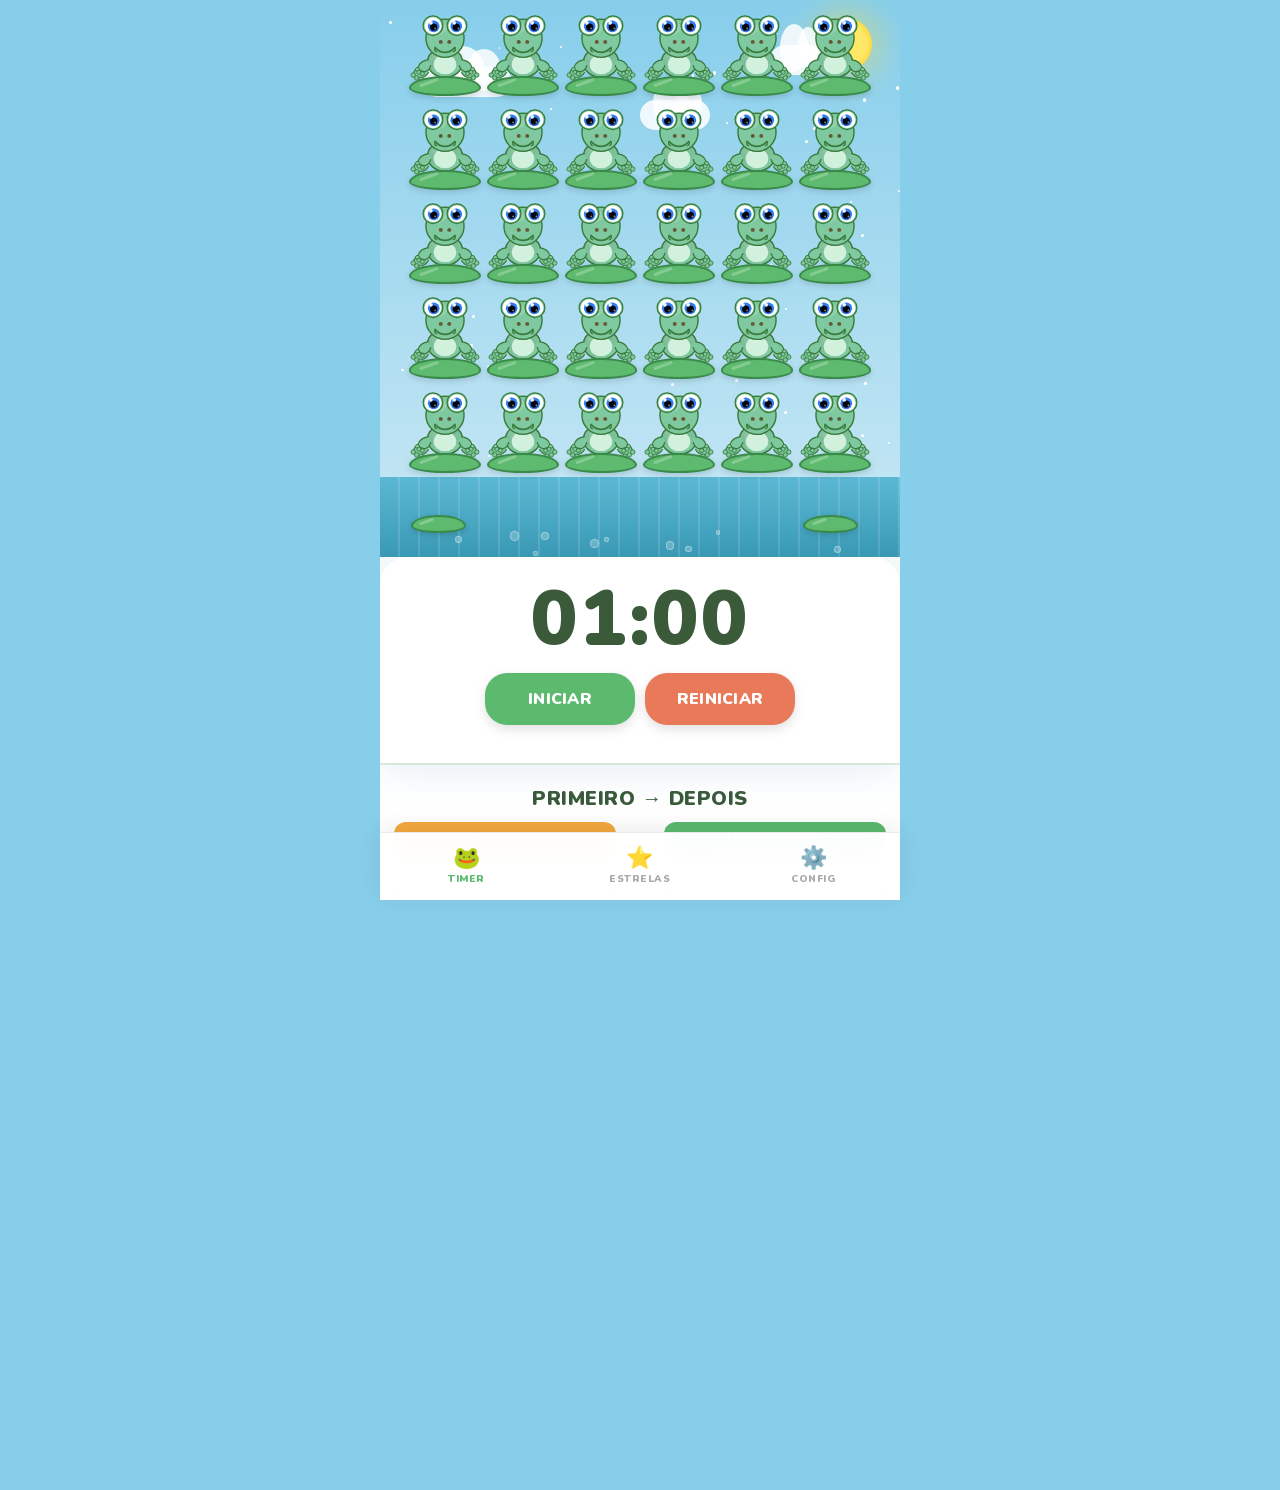
==== commit 073153fd: "Add files via upload" ====
--- a/index.html
+++ b/index.html
@@ -1,44 +1,27 @@
-<!DOCTYPE html><html lang="pt-BR"><head>
-    <meta charset="UTF-8">
-    <meta name="viewport" content="width=device-width, initial-scale=1.0, maximum-scale=1">
-    <meta name="apple-mobile-web-app-capable" content="yes">
-    <meta name="apple-mobile-web-app-status-bar-style" content="default">
-    <title>Sapo do Tempo — Lago Encantado</title>
-    <meta name="description" content="Timer visual com sapinhos para crianças, de forma suave e acolhedora.">
-    <style>
-      #scene-flies { display: none !important; }
-      /* ===== RODAPÉ PROFISSIONAL ===== */
-      .app-footer {
-        margin-top: 32px;
-        padding: 18px 16px 12px;
-        text-align: center;
-        border-top: 1px solid rgba(255, 255, 255, 0.15);
-      }
-      .app-footer p {
-        margin: 0;
-        padding: 2px 0;
-        font-size: 10px;
-        font-family: 'Nunito', sans-serif;
-        font-weight: 400;
-        letter-spacing: 0.3px;
-        color: rgba(80, 100, 80, 0.6);
-        line-height: 1.5;
-      }
-      .app-footer strong {
-        font-weight: 700;
-        color: rgba(60, 90, 60, 0.75);
-      }
-      /* Modo escuro */
-      body.night-mode .app-footer p {
-        color: rgba(180, 210, 180, 0.45);
-      }
-      body.night-mode .app-footer strong {
-        color: rgba(180, 210, 180, 0.6);
-      }
-    </style>
-  </head>
-  <body>
-    <div id="app">
+<!DOCTYPE html>
+<html lang="pt-BR">
+<head>
+  <meta charset="UTF-8">
+  <meta name="viewport" content="width=device-width, initial-scale=1.0, maximum-scale=1">
+  <meta name="apple-mobile-web-app-capable" content="yes">
+  <meta name="apple-mobile-web-app-status-bar-style" content="default">
+  <title>Sapo do Tempo — Lago Encantado</title>
+  <meta name="description" content="Timer visual com sapinhos para crianças, de forma suave e acolhedora.">
+  <style>
+@font-face{font-family:'Nunito';font-style:normal;font-weight:400 900;font-display:swap;src:url([data-uri]) format('woff2')}
+*,*:before,*:after{box-sizing:border-box;margin:0;padding:0}:root{--font: "Nunito", "Segoe UI", Arial, sans-serif;--sky-top: #87CEEB;--sky-bot: #C9E8F5;--water-top: #5BB8D4;--water-bot: #3A9AB5;--water-ripple: rgba(255,255,255,.18);--panel-bg: rgba(255,255,255,.96);--panel-shadow: 0 8px 40px rgba(60,120,180,.13);--text-main: #3a5a3a;--text-sub: #5a7a5a;--btn-primary: #5cba6e;--btn-primary-text: #fff;--btn-pause: #f4a940;--btn-pause-text: #fff;--btn-reset: #e87a5a;--btn-reset-text: #fff;--preset-bg: #e8f5e9;--preset-active: #5cba6e;--preset-active-text: #fff;--preset-text: #3a7a3a;--lily-color: #5dba6e;--lily-border: #3a8a4a;--modal-bg: #fff;--setting-border: #e0f0e0;--tab-nav-bg: rgba(255,255,255,.97);--tab-nav-border: rgba(0,0,0,.08);--tab-active-color: #5cba6e;--tab-inactive-color: #aaa}body.night{--sky-top: #0d1b3e;--sky-bot: #1a2f5e;--water-top: #1a3a5c;--water-bot: #0d2540;--water-ripple: rgba(100,180,255,.12);--panel-bg: rgba(20,35,60,.98);--panel-shadow: 0 8px 40px rgba(0,0,30,.4);--text-main: #c8e8ff;--text-sub: #8ab8d8;--btn-primary: #3a7aaa;--btn-primary-text: #fff;--btn-pause: #c07820;--btn-reset: #aa4040;--preset-bg: rgba(30,60,100,.6);--preset-active: #3a7aaa;--preset-active-text: #fff;--preset-text: #8ab8d8;--lily-color: #2a5a3a;--lily-border: #1a3a28;--modal-bg: #12243a;--setting-border: #1e3a5a;--tab-nav-bg: rgba(12,24,48,.98);--tab-nav-border: rgba(255,255,255,.06);--tab-active-color: #3a7aaa;--tab-inactive-color: #4a6a8a}body.high-contrast{--sky-top: #000;--sky-bot: #111;--water-top: #000;--water-bot: #000;--panel-bg: #000;--text-main: #fff;--text-sub: #fff;--btn-primary: #fff;--btn-primary-text: #000;--modal-bg: #000;--preset-bg: #111;--preset-text: #fff;--tab-nav-bg: #000}html,body{height:100%;font-family:var(--font);overflow-x:hidden}body{background:var(--sky-top);color:var(--text-main);transition:background .8s,color .4s;min-height:100vh}#app{display:flex;flex-direction:column;min-height:100vh;position:relative}.tab-panel{display:none;flex-direction:column;flex:1;min-height:0}.tab-panel.active{display:flex}.tab-scroll{flex:1;overflow-y:auto;overflow-x:hidden;-webkit-overflow-scrolling:touch;padding-bottom:80px}#tab-timer .tab-scroll{background:var(--panel-bg);transition:background .5s}#tab-timer #scene{background:transparent}.tab-scroll-padded{padding:0 0 80px;background:var(--panel-bg);transition:background .5s}#tab-nav{position:fixed;bottom:0;left:50%;transform:translate(-50%);width:100%;max-width:520px;height:68px;background:var(--tab-nav-bg);border-top:1px solid var(--tab-nav-border);display:flex;align-items:stretch;z-index:500;backdrop-filter:blur(12px);-webkit-backdrop-filter:blur(12px);box-shadow:0 -4px 24px #00000014}.tab-btn{flex:1;background:none;border:none;cursor:pointer;display:flex;flex-direction:column;align-items:center;justify-content:center;gap:3px;padding:8px 4px;color:var(--tab-inactive-color);transition:color .2s,transform .15s;-webkit-tap-highlight-color:transparent;font-family:var(--font)}.tab-btn:active{transform:scale(.9)}.tab-btn.active{color:var(--tab-active-color)}.tab-icon{font-size:22px;line-height:1}.tab-label{font-size:10px;font-weight:900;letter-spacing:.5px;text-transform:uppercase}#scene{position:relative;width:100%;min-height:320px;overflow:hidden;-webkit-user-select:none;user-select:none}#sky{position:absolute;inset:0;background:linear-gradient(180deg,var(--sky-top) 0%,var(--sky-bot) 100%);transition:background 1s;overflow:hidden}.sun{position:absolute;top:18px;right:28px;width:52px;height:52px;background:radial-gradient(circle,#FFE866 55%,#FFD030 80%,transparent 100%);border-radius:50%;box-shadow:0 0 28px 10px #ffdc3259;animation:sun-pulse 4s ease-in-out infinite}body.night .sun{display:none}@keyframes sun-pulse{0%,to{transform:scale(1);box-shadow:0 0 28px 10px #ffdc3259}50%{transform:scale(1.06);box-shadow:0 0 40px 16px #ffdc3280}}.moon{display:none;position:absolute;top:18px;right:28px;width:48px;height:48px;background:radial-gradient(circle at 60% 40%,#eeeacc 40%,#c8c49a);border-radius:50%;box-shadow:0 0 22px 8px #b4b47840;animation:moon-glow 5s ease-in-out infinite;overflow:hidden}body.night .moon{display:block}.moon-crater{position:absolute;background:#a09b6e80;border-radius:50%}@keyframes moon-glow{0%,to{box-shadow:0 0 22px 8px #b4b47840}50%{box-shadow:0 0 36px 14px #b4b47866}}.stars{position:absolute;inset:0;pointer-events:none}.star-dot{position:absolute;background:#fff;border-radius:50%;animation:twinkle var(--dur, 3s) var(--delay, 0s) ease-in-out infinite}@keyframes twinkle{0%,to{opacity:.9}50%{opacity:.2}}.cloud{position:absolute;height:30px;background:#ffffffd9;border-radius:40px;animation:cloud-drift linear infinite;filter:blur(.5px)}.cloud:before,.cloud:after{content:"";position:absolute;background:#ffffffd9;border-radius:50%}.cloud:before{width:52%;height:160%;top:-70%;left:18%}.cloud:after{width:38%;height:140%;top:-58%;left:50%}body.night .cloud{background:#3c507899}body.night .cloud:before,body.night .cloud:after{background:#3c507899}@keyframes cloud-drift{0%{transform:translate(0)}to{transform:translate(110vw)}}.scene-flies{position:absolute;inset:0;pointer-events:none;z-index:10}.scene-fly{position:absolute;font-size:14px;animation:fly-wander linear infinite;opacity:.7}@keyframes fly-wander{0%{transform:translate(0) rotate(0)}25%{transform:translate(12px,-8px) rotate(20deg)}50%{transform:translate(-5px,-15px) rotate(-10deg)}75%{transform:translate(8px,-5px) rotate(15deg)}to{transform:translate(0) rotate(0)}}#frog-area{position:relative;min-height:180px;padding:8px 12px 0;display:flex;align-items:flex-end;justify-content:center;z-index:5}#frog-grid{display:flex;flex-wrap:wrap;justify-content:center;gap:6px;align-items:flex-end;max-width:100%;padding-bottom:4px}.frog-unit{display:flex;flex-direction:column;align-items:center;position:relative;--frog-size: 64px}.frog-unit.big-mode{--frog-size: 96px}.frog-svg-wrap{width:var(--frog-size);height:var(--frog-size);position:relative;transition:transform .3s;cursor:default}.frog-svg-wrap svg{width:100%;height:100%;display:block}.frog-label{font-size:10px;font-weight:800;color:var(--text-sub);margin-top:1px;line-height:1;background:#ffffffb3;border-radius:8px;padding:1px 4px}.lily-pad{width:var(--frog-size);height:calc(var(--frog-size) * .28);background:var(--lily-color);border-radius:50%/60% 60% 40% 40%;border:2px solid var(--lily-border);position:relative;margin-top:-4px;box-shadow:0 2px 6px #00000026}.lily-pad:before{content:"";position:absolute;top:20%;left:12%;width:30%;height:3px;background:#ffffff40;border-radius:4px;transform:rotate(-20deg)}.lp-deco{position:absolute;bottom:30%;width:55px;height:18px}.lp-d1{left:6%}.lp-d2{right:8%}.frog-unit.jumping .frog-svg-wrap{animation:frog-jump .9s ease-in forwards}@keyframes frog-jump{0%{transform:translateY(0) rotate(0) scale(1)}30%{transform:translateY(-44px) rotate(-15deg) scale(1.1)}60%{transform:translateY(-20px) rotate(10deg) scale(1.05)}85%{transform:translateY(18px) rotate(5deg) scale(.95)}to{transform:translateY(60px) rotate(20deg) scale(.7);opacity:0}}.frog-unit.gone{visibility:hidden}.frog-unit.swimming .frog-svg-wrap{animation:frog-swim 3.5s ease-in-out infinite;opacity:.6}@keyframes frog-swim{0%{transform:translate(0) rotate(-5deg)}25%{transform:translate(12px) rotate(5deg)}50%{transform:translate(0) rotate(-5deg)}75%{transform:translate(-12px) rotate(5deg)}to{transform:translate(0) rotate(-5deg)}}.eyelid{transform-origin:top center;transform:scaleY(0);transition:transform .08s ease-in}.frog-unit.blinking .eyelid{transform:scaleY(1)}.frog-unit.big-mode .frog-svg-wrap{filter:drop-shadow(0 0 8px rgba(255,210,0,.5))}.frog-unit.stretching .frog-svg-wrap{animation:frog-stretch 1.4s ease-in-out}@keyframes frog-stretch{0%,to{transform:scaleY(1)}30%{transform:scaleY(1.25) scaleX(.92)}60%{transform:scaleY(.88) scaleX(1.1)}}.frog-unit.diving .frog-svg-wrap{animation:frog-dive 1.2s ease-in-out}@keyframes frog-dive{0%,to{transform:translateY(0)}40%{transform:translateY(14px) rotate(10deg)}80%{transform:translateY(4px) rotate(-5deg)}}.frog-unit.looking .frog-svg-wrap{animation:frog-look 1.6s ease-in-out}@keyframes frog-look{0%,to{transform:rotate(0)}25%{transform:rotate(-15deg)}75%{transform:rotate(15deg)}}.frog-speech{position:fixed;z-index:200;background:var(--modal-bg);color:var(--text-main);border-radius:20px;padding:10px 16px;font-size:15px;font-weight:800;box-shadow:0 4px 20px #0000002e;pointer-events:none;transition:opacity .4s;max-width:220px;text-align:center}.frog-speech:after{content:"▼";position:absolute;bottom:-14px;left:50%;transform:translate(-50%);color:var(--modal-bg);font-size:16px}.fly-eat-overlay{position:absolute;top:0;left:0;width:100%;height:100%;pointer-events:none;z-index:20}.fly-dot{position:absolute;font-size:12px;animation:fly-approach .8s ease-in forwards}@keyframes fly-approach{0%{transform:translate(0) scale(1);opacity:1}to{transform:translate(var(--tx),var(--ty)) scale(0);opacity:0}}#water{position:relative;height:80px;background:linear-gradient(180deg,var(--water-top) 0%,var(--water-bot) 100%);overflow:hidden;transition:background 1s}.water-ripple{position:absolute;inset:0;background:repeating-linear-gradient(90deg,transparent,transparent 18px,var(--water-ripple) 18px,var(--water-ripple) 20px);animation:ripple-move 4s linear infinite;opacity:.7}@keyframes ripple-move{0%{background-position:0 0}to{background-position:40px 0}}.water-bubbles{position:absolute;inset:0;pointer-events:none}.bubble{position:absolute;border-radius:50%;background:#ffffff38;border:1px solid rgba(255,255,255,.35);animation:bubble-rise linear infinite}@keyframes bubble-rise{0%{transform:translateY(0) scale(1);opacity:.7}to{transform:translateY(-80px) scale(1.3);opacity:0}}.splash-ring{position:absolute;border-radius:50%;border:3px solid rgba(255,255,255,.6);animation:splash-expand .7s ease-out forwards;pointer-events:none}@keyframes splash-expand{0%{width:10px;height:10px;opacity:.8}to{width:50px;height:50px;opacity:0;margin-top:-20px;margin-left:-20px}}#timer-panel{background:var(--panel-bg);border-radius:28px 28px 0 0;box-shadow:var(--panel-shadow);padding:20px 18px 24px;position:relative;z-index:10;transition:background .5s,box-shadow .5s;backdrop-filter:blur(8px);-webkit-backdrop-filter:blur(8px)}#progress-bar-wrap{height:8px;background:var(--preset-bg);border-radius:8px;overflow:hidden;margin-bottom:10px}#progress-bar-fill{height:100%;background:linear-gradient(90deg,#5cba6e,#a0d88a);border-radius:8px;transition:width 1s linear;width:100%}#time-display{text-align:center;margin:4px 0 14px}#time-text{font-size:66px;font-weight:900;color:var(--text-main);letter-spacing:2px;line-height:1;display:block;transition:color .3s}#time-seconds{font-size:15px;color:var(--text-sub);font-weight:800;text-transform:uppercase}#presets{display:flex;flex-wrap:wrap;gap:7px;justify-content:center;margin-bottom:14px}.preset-btn{background:var(--preset-bg);color:var(--preset-text);border:none;border-radius:20px;padding:9px 15px;font-size:14px;font-weight:900;font-family:var(--font);letter-spacing:.3px;cursor:pointer;text-transform:uppercase;transition:background .2s,color .2s,transform .15s;-webkit-tap-highlight-color:transparent}.preset-btn:active{transform:scale(.93)}.preset-btn.active{background:var(--preset-active);color:var(--preset-active-text);box-shadow:0 3px 12px #5cba6e4d}#timer-controls{display:flex;gap:10px;justify-content:center;margin-bottom:14px}.ctrl-btn{flex:1;max-width:150px;padding:15px 8px;border:none;border-radius:22px;font-size:16px;font-weight:900;font-family:var(--font);letter-spacing:.3px;text-transform:uppercase;cursor:pointer;transition:transform .15s,box-shadow .15s;-webkit-tap-highlight-color:transparent;box-shadow:0 4px 12px #0000001f}.ctrl-btn:active{transform:scale(.94)}.btn-start{background:var(--btn-primary);color:var(--btn-primary-text)}.btn-pause{background:var(--btn-pause);color:var(--btn-pause-text)}.btn-reset{background:var(--btn-reset);color:var(--btn-reset-text)}#motivation-msg{text-align:center;font-size:16px;font-weight:900;color:var(--btn-primary);padding:12px 14px;background:var(--preset-bg);border-radius:18px;animation:msg-pop .4s cubic-bezier(.34,1.56,.64,1);text-transform:uppercase}@keyframes msg-pop{0%{transform:scale(.8);opacity:0}to{transform:scale(1);opacity:1}}.section-title{font-size:20px;font-weight:900;color:var(--text-main);text-align:center;text-transform:uppercase;letter-spacing:.5px;margin-bottom:10px}.section-title.page-title{font-size:24px;padding:28px 20px 16px;margin-bottom:0}.section-sub{font-size:12px;font-weight:800;color:var(--text-sub);text-align:center;text-transform:uppercase;letter-spacing:.4px;margin-bottom:14px}.subsection-title{font-size:17px;font-weight:900;color:var(--text-main);text-transform:uppercase;letter-spacing:.4px;padding:20px 18px 10px}#primeiro-depois-section{background:var(--panel-bg);border-top:2px solid var(--setting-border);padding:20px 14px 24px;transition:background .5s}.pd-row{display:flex;align-items:stretch;gap:10px;margin-bottom:14px}.pd-slot{flex:1;display:flex;flex-direction:column;align-items:center;gap:8px}.pd-slot-header{font-size:12px;font-weight:900;color:#fff;text-transform:uppercase;letter-spacing:.5px;padding:7px 10px;border-radius:12px;text-align:center;width:100%}.pd-slot-primeiro .pd-slot-header{background:#f4a940}.pd-slot-depois .pd-slot-header{background:#5cba6e}.pd-card{flex:1;width:100%;background:var(--preset-bg);border-radius:18px;padding:16px 10px 14px;text-align:center;cursor:pointer;transition:transform .15s,box-shadow .2s,border-color .2s;-webkit-tap-highlight-color:transparent;border:2.5px solid transparent;min-height:96px;display:flex;align-items:center;justify-content:center}.pd-card:active{transform:scale(.95)}.pd-card.selected{border-color:var(--preset-active);box-shadow:0 0 0 3px #5cba6e33}.pd-arrow{display:flex;align-items:center;justify-content:center;font-size:28px;font-weight:900;color:var(--text-sub);padding-top:36px;flex-shrink:0}.pd-task-area{display:flex;flex-direction:column;align-items:center;gap:6px}.pd-task-icon{font-size:32px}.pd-task-name{font-size:13px;font-weight:800;color:var(--text-main);text-transform:uppercase}.pd-placeholder{font-size:13px;color:var(--text-sub);font-weight:800;text-transform:uppercase;line-height:1.4}#pd-task-picker{background:var(--panel-bg);border-radius:18px;padding:14px;border:2px solid var(--setting-border);margin-top:4px}.pd-picker-title{font-size:14px;font-weight:900;color:var(--text-sub);text-transform:uppercase;letter-spacing:.5px;margin-bottom:12px;text-align:center}#pd-tasks-grid{display:flex;flex-wrap:wrap;gap:8px;justify-content:center}.pd-task-btn{background:var(--preset-bg);border:none;border-radius:16px;padding:11px 14px;font-size:13px;font-weight:800;font-family:var(--font);color:var(--text-main);text-transform:uppercase;cursor:pointer;display:flex;flex-direction:column;align-items:center;gap:5px;min-width:76px;transition:background .2s,transform .15s;-webkit-tap-highlight-color:transparent}.pd-task-btn .task-icon{font-size:26px}.pd-task-btn:active{transform:scale(.93)}.pd-task-btn.selected{background:var(--preset-active);color:#fff}#objetivos-section{background:var(--panel-bg);border-top:2px solid var(--setting-border);padding:20px 12px 28px;transition:background .5s}#objetivos-grid{display:grid;grid-template-columns:repeat(3,1fr);gap:10px;margin-top:4px}.objetivo-card{border-radius:20px;padding:14px 8px 12px;display:flex;flex-direction:column;align-items:center;gap:6px;cursor:pointer;transition:transform .15s,opacity .2s;-webkit-tap-highlight-color:transparent;text-align:center;min-height:120px;position:relative;border:2.5px solid transparent;-webkit-user-select:none;user-select:none}.objetivo-card:active{transform:scale(.94)}.objetivo-card.obj-empty{background:color-mix(in srgb,var(--obj-color) 18%,var(--panel-bg));border-color:color-mix(in srgb,var(--obj-color) 35%,transparent);border-style:dashed}.objetivo-card.obj-set{background:color-mix(in srgb,var(--obj-color) 22%,var(--panel-bg));border-color:var(--obj-color)}.objetivo-card.obj-done{background:color-mix(in srgb,var(--obj-color) 30%,var(--panel-bg));border-color:var(--obj-color);box-shadow:0 4px 16px color-mix(in srgb,var(--obj-color) 40%,transparent)}.obj-label{font-size:9px;font-weight:900;text-transform:uppercase;letter-spacing:.5px;color:var(--obj-dark, #555);opacity:.85}.obj-icon{font-size:32px}.obj-name{font-size:11px;font-weight:800;color:var(--text-main);text-transform:uppercase;line-height:1.2;word-break:break-word}.obj-done-badge{font-size:11px;font-weight:900;color:#fff;background:var(--obj-color);border-radius:10px;padding:3px 8px;text-transform:uppercase;letter-spacing:.3px;margin-top:2px}.obj-add-icon{font-size:28px;font-weight:900;color:color-mix(in srgb,var(--obj-color) 70%,var(--text-sub));line-height:1;margin-top:4px}.obj-add-text{font-size:11px;font-weight:900;text-transform:uppercase;color:color-mix(in srgb,var(--obj-color) 70%,var(--text-sub));letter-spacing:.4px}#stars-panel{display:flex;flex-direction:column;align-items:center;gap:8px;padding:14px 18px;background:var(--preset-bg);margin:0 16px 16px;border-radius:22px}#stars-display{display:flex;gap:3px;flex-wrap:wrap;justify-content:center}.star-item{font-size:22px;animation:star-appear .4s cubic-bezier(.34,1.56,.64,1)}@keyframes star-appear{0%{transform:scale(0) rotate(-30deg)}to{transform:scale(1) rotate(0)}}#stars-count{font-size:15px;font-weight:900;color:var(--text-sub);text-transform:uppercase;letter-spacing:.4px}#registro-section{padding:0 16px 16px}#registro-empty{text-align:center;color:var(--text-sub);font-size:15px;font-weight:800;text-transform:uppercase;padding:30px 20px;line-height:1.6}#registro-list{display:flex;flex-direction:column;gap:14px}.registro-dia{background:var(--preset-bg);border-radius:20px;padding:16px;animation:modal-in .3s ease}.registro-data{font-size:16px;font-weight:900;color:var(--text-main);text-transform:uppercase;margin-bottom:12px;padding-bottom:10px;border-bottom:2px solid rgba(92,186,110,.3);letter-spacing:.3px}.registro-bloco-title{font-size:11px;font-weight:900;color:var(--text-sub);text-transform:uppercase;letter-spacing:.6px;margin-bottom:6px;margin-top:10px}.registro-bloco-title:first-of-type{margin-top:0}.registro-item{font-size:14px;font-weight:700;color:var(--text-main);padding:4px 0;display:flex;align-items:center;gap:6px}.registro-vazio{font-size:13px;color:var(--text-sub);font-weight:700;font-style:italic;padding:2px 0}#reset-stars-wrap{text-align:center;padding:8px 16px 24px}#btn-reset-all{background:none;border:2px solid var(--btn-reset);color:var(--btn-reset);border-radius:20px;padding:11px 24px;font-size:14px;font-weight:900;font-family:var(--font);text-transform:uppercase;letter-spacing:.4px;cursor:pointer;transition:background .2s,color .2s,transform .15s;-webkit-tap-highlight-color:transparent}#btn-reset-all:active{transform:scale(.93)}#btn-reset-all:hover{background:var(--btn-reset);color:#fff}#tab-config .tab-scroll-padded{display:flex;flex-direction:column;gap:0}.config-block{padding:14px 16px;border-bottom:1px solid var(--setting-border)}.config-block:last-child{border-bottom:none}.config-block-title{font-size:12px;font-weight:900;color:var(--text-sub);text-transform:uppercase;letter-spacing:.7px;margin-bottom:12px}.config-night-btn{width:100%;display:flex;align-items:center;gap:12px;background:var(--preset-bg);border:2px solid var(--setting-border);border-radius:18px;padding:16px 18px;cursor:pointer;font-family:var(--font);transition:background .2s,border-color .2s,transform .15s;-webkit-tap-highlight-color:transparent}.config-night-btn:active{transform:scale(.97)}.config-night-btn.night-on{background:#3a7aaa26;border-color:#3a7aaa}.config-night-icon{font-size:26px}.config-night-text{flex:1;text-align:left;font-size:16px;font-weight:900;color:var(--text-main);text-transform:uppercase;letter-spacing:.5px}.config-night-badge{font-size:13px;font-weight:900;padding:5px 14px;border-radius:20px;background:var(--preset-active);color:#fff;letter-spacing:.5px;min-width:48px;text-align:center}#frog-color-selector{display:flex;gap:14px;align-items:center}.color-btn{width:36px;height:36px;border-radius:50%;border:3px solid transparent;cursor:pointer;transition:transform .15s,border-color .2s;-webkit-tap-highlight-color:transparent}.color-btn:active{transform:scale(.88)}.color-btn.active{border-color:var(--text-main);transform:scale(1.15)}.settings-list{display:flex;flex-direction:column;gap:0}.setting-item{display:flex;justify-content:space-between;align-items:center;padding:14px 4px;border-bottom:1px solid var(--setting-border);font-size:15px;font-weight:800;color:var(--text-main);text-transform:uppercase;letter-spacing:.3px;cursor:pointer}.setting-item:last-child{border-bottom:none}.setting-item input[type=checkbox]{width:24px;height:24px;accent-color:var(--btn-primary);cursor:pointer;flex-shrink:0}#task-editor{display:flex;flex-direction:column;gap:10px}.task-editor-row{display:flex;align-items:center;gap:10px;background:var(--preset-bg);border-radius:14px;padding:8px 12px}.task-emoji-btn{font-size:28px;background:none;border:none;cursor:pointer;padding:4px;border-radius:10px;transition:background .15s,transform .15s;-webkit-tap-highlight-color:transparent;line-height:1}.task-emoji-btn:active{transform:scale(.88);background:var(--setting-border)}.task-name-input{flex:1;border:none;background:none;font-size:15px;font-weight:800;font-family:var(--font);color:var(--text-main);text-transform:uppercase;outline:none;padding:4px 0;border-bottom:1.5px solid var(--setting-border);transition:border-color .2s}.task-name-input:focus{border-color:var(--preset-active)}.modal-overlay{position:fixed;inset:0;background:#00000073;z-index:1000;display:flex;align-items:center;justify-content:center;padding:20px;animation:overlay-in .25s ease}@keyframes overlay-in{0%{opacity:0}to{opacity:1}}.modal{background:var(--modal-bg);border-radius:28px;padding:28px 22px;max-width:340px;width:100%;box-shadow:0 12px 50px #00000040;animation:modal-in .3s cubic-bezier(.34,1.56,.64,1);transition:background .3s}@keyframes modal-in{0%{transform:scale(.82);opacity:0}to{transform:scale(1);opacity:1}}.modal h3{font-size:20px;font-weight:900;color:var(--text-main);text-transform:uppercase;letter-spacing:.5px;margin-bottom:18px;text-align:center}.modal-btns{display:flex;gap:10px;margin-top:20px;justify-content:center}.modal-btn{flex:1;padding:14px 10px;border:none;border-radius:18px;font-size:15px;font-weight:900;font-family:var(--font);text-transform:uppercase;letter-spacing:.4px;cursor:pointer;transition:transform .15s;-webkit-tap-highlight-color:transparent}.modal-btn:active{transform:scale(.94)}.btn-confirm{background:var(--btn-primary);color:#fff}.btn-cancel{background:var(--preset-bg);color:var(--text-main)}.custom-input-wrap{text-align:center}#custom-range{width:100%;-webkit-appearance:none;appearance:none;height:6px;border-radius:6px;background:var(--preset-bg);outline:none;margin:12px 0}#custom-range::-webkit-slider-thumb{-webkit-appearance:none;width:28px;height:28px;border-radius:50%;background:var(--btn-primary);cursor:pointer;box-shadow:0 2px 8px #5cba6e66}#custom-range-label{font-size:22px;font-weight:900;color:var(--text-main);text-transform:uppercase;letter-spacing:.5px}.modal-congrats{text-align:center}.modal-congrats h3{font-size:26px}#congrats-stars{font-size:38px;margin-bottom:8px}.modal-congrats p{color:var(--text-sub);font-size:15px;font-weight:800;text-transform:uppercase;margin-bottom:14px;line-height:1.4}#confetti-container{position:relative;height:60px;overflow:hidden;margin:8px 0}.confetti-piece{position:absolute;width:8px;height:8px;border-radius:2px;animation:confetti-fall 1.4s ease-out forwards}@keyframes confetti-fall{0%{transform:translateY(-10px) rotate(0);opacity:1}to{transform:translateY(70px) rotate(360deg);opacity:0}}#emoji-grid{display:grid;grid-template-columns:repeat(6,1fr);gap:6px;margin-top:4px}.emoji-pick-btn{font-size:26px;background:var(--preset-bg);border:none;border-radius:12px;padding:8px 4px;cursor:pointer;transition:background .15s,transform .12s;-webkit-tap-highlight-color:transparent;text-align:center;line-height:1}.emoji-pick-btn:active{transform:scale(.85);background:var(--preset-active)}#app-footer{text-align:center;padding:20px 20px 24px;font-size:13px;color:var(--text-sub);font-weight:700;transition:color .4s}#app-footer strong{color:var(--text-main);font-weight:900}.hidden{display:none!important}body.reduce-motion *{animation-duration:.001ms!important;transition-duration:.001ms!important}body.reduce-motion .frog-unit.jumping .frog-svg-wrap{animation:none;opacity:0}body.reduce-motion .frog-unit.swimming .frog-svg-wrap{animation:none}::-webkit-scrollbar{width:4px}::-webkit-scrollbar-thumb{background:var(--preset-active);border-radius:4px}@media(min-width:500px){.frog-unit{--frog-size: 72px}.frog-unit.big-mode{--frog-size: 108px}#time-text{font-size:78px}}@media(min-width:700px){#app{max-width:520px;margin:0 auto}#scene{border-radius:0}}#pd-minute-section{margin-top:4px}#pd-minute-grid{display:flex;flex-wrap:wrap;gap:8px;justify-content:center}.pd-minute-btn{background:var(--preset-bg);border:none;border-radius:16px;padding:12px 18px;font-size:15px;font-weight:900;font-family:var(--font);color:var(--preset-text);text-transform:uppercase;letter-spacing:.3px;cursor:pointer;transition:background .2s,color .2s,transform .15s;-webkit-tap-highlight-color:transparent;min-width:72px;text-align:center}.pd-minute-btn:active{transform:scale(.93)}.pd-minute-btn.selected{background:var(--preset-active);color:var(--preset-active-text);box-shadow:0 3px 12px #5cba6e4d}.pd-picker-task-hint{font-size:12px;font-weight:700;color:var(--text-sub);text-transform:none}.pd-task-mins{font-size:14px;font-weight:900;color:#fff;background:var(--preset-active);border-radius:12px;padding:4px 12px;letter-spacing:.3px;margin-top:2px;display:inline-block}.pd-task-mins-hint{font-size:10px;font-weight:800;color:var(--text-sub);text-transform:uppercase;letter-spacing:.4px;margin-top:2px}.objetivos-confetti-overlay{position:fixed;inset:0;z-index:900;pointer-events:none;display:flex;align-items:center;justify-content:center;animation:overlay-in .3s ease}.objetivos-confetti-overlay.fade-out{animation:overlay-out .6s ease forwards}@keyframes overlay-out{0%{opacity:1}to{opacity:0}}.obj-celebrate-msg{position:absolute;top:35%;left:50%;transform:translate(-50%,-50%);background:#fff;color:#3a5a3a;font-size:22px;font-weight:900;text-align:center;text-transform:uppercase;letter-spacing:.5px;padding:20px 28px;border-radius:24px;box-shadow:0 8px 40px #0003;animation:celebrate-msg-pop .5s cubic-bezier(.34,1.56,.64,1);line-height:1.4;z-index:10;white-space:nowrap}body.night .obj-celebrate-msg{background:#12243a;color:#c8e8ff}@keyframes celebrate-msg-pop{0%{transform:translate(-50%,-50%) scale(.5);opacity:0}to{transform:translate(-50%,-50%) scale(1);opacity:1}}.obj-confetti-piece{position:absolute;top:-20px;animation:obj-confetti-fall linear forwards}@keyframes obj-confetti-fall{0%{transform:translateY(0) rotate(0);opacity:1}80%{opacity:1}to{transform:translateY(100vh) rotate(720deg);opacity:0}}.frog-unit.celebrating .frog-svg-wrap{animation:frog-celebrate 2.5s ease-in-out}@keyframes frog-celebrate{0%{transform:scale(1) rotate(0)}10%{transform:scale(1.3) rotate(-20deg) translateY(-10px)}20%{transform:scale(1.3) rotate(20deg) translateY(-14px)}30%{transform:scale(1.3) rotate(-15deg) translateY(-10px)}40%{transform:scale(1.3) rotate(15deg) translateY(-14px)}50%{transform:scale(1.2) rotate(-10deg) translateY(-8px)}60%{transform:scale(1.2) rotate(10deg) translateY(-8px)}80%{transform:scale(1.1) rotate(0) translateY(-4px)}to{transform:scale(1) rotate(0) translateY(0)}}.frog-unit.celebrating .frog-svg-wrap{filter:drop-shadow(0 0 12px rgba(255,215,0,.8))}@supports not (background: color-mix(in srgb,red,blue)){.objetivo-card.obj-empty{background:#ff9a3c1f;border-color:#ff9a3c4d}.objetivo-card.obj-set{background:#ff9a3c33;border-color:#ff9a3ccc}.objetivo-card.obj-done{background:#5cba6e40;border-color:#5cba6e}.obj-label,.obj-add-text,.obj-add-icon{color:var(--text-sub)}}
+
+
+      .app-footer{margin-top:32px;padding:18px 16px 12px;text-align:center;border-top:1px solid rgba(255,255,255,0.15)}
+      .app-footer p{margin:0;padding:2px 0;font-size:10px;font-family:'Nunito',sans-serif;font-weight:400;letter-spacing:.3px;color:rgba(80,100,80,.6);line-height:1.5}
+      .app-footer strong{font-weight:700;color:rgba(60,90,60,.75)}
+      body.night-mode .app-footer p{color:rgba(180,210,180,.45)}
+      body.night-mode .app-footer strong{color:rgba(180,210,180,.6)}
+      #scene-flies{display:none!important}
+  </style>
+</head>
+<body>
+<div id="app">
 
       <!-- ===== TAB: TIMER ===== -->
       <div id="tab-timer" class="tab-panel active">
@@ -893,5 +876,159 @@
 
     <!-- Balão de fala -->
     <div class="frog-speech hidden" id="frog-speech"></div>
-
-</body></html>+<script>
+(function(){const t=document.createElement("link").relList;if(t&&t.supports&&t.supports("modulepreload"))return;for(const s of document.querySelectorAll('link[rel="modulepreload"]'))i(s);new MutationObserver(s=>{for(const a of s)if(a.type==="childList")for(const r of a.addedNodes)r.tagName==="LINK"&&r.rel==="modulepreload"&&i(r)}).observe(document,{childList:!0,subtree:!0});function n(s){const a={};return s.integrity&&(a.integrity=s.integrity),s.referrerPolicy&&(a.referrerPolicy=s.referrerPolicy),s.crossOrigin==="use-credentials"?a.credentials="include":s.crossOrigin==="anonymous"?a.credentials="omit":a.credentials="same-origin",a}function i(s){if(s.ep)return;s.ep=!0;const a=n(s);fetch(s.href,a)}})();let B=null;function L(){if(!B)try{B=new(window.AudioContext||window.webkitAudioContext)}catch{return null}return B.state==="suspended"&&B.resume(),B}function T({type:e="sine",freq:t,gain:n=.18,start:i=0,dur:s=.18,rampDown:a=!0,vibrato:r=0}={}){const d=L();if(!d)return;const u=d.createOscillator(),g=d.createGain();if(u.type=e,u.frequency.setValueAtTime(t,d.currentTime+i),r>0){const c=d.createOscillator(),h=d.createGain();c.frequency.value=5,h.gain.value=r,c.connect(h),h.connect(u.frequency),c.start(d.currentTime+i),c.stop(d.currentTime+i+s+.05)}g.gain.setValueAtTime(0,d.currentTime+i),g.gain.linearRampToValueAtTime(n,d.currentTime+i+.02),a&&g.gain.exponentialRampToValueAtTime(1e-4,d.currentTime+i+s),u.connect(g),g.connect(d.destination),u.start(d.currentTime+i),u.stop(d.currentTime+i+s+.05)}function Te({filterFreq:e=800,gain:t=.12,start:n=0,dur:i=.2}={}){const s=L();if(!s)return;const a=Math.floor(s.sampleRate*(i+.1)),r=s.createBuffer(1,a,s.sampleRate),d=r.getChannelData(0);for(let h=0;h<a;h++)d[h]=Math.random()*2-1;const u=s.createBufferSource(),g=s.createBiquadFilter(),c=s.createGain();u.buffer=r,g.type="bandpass",g.frequency.value=e,g.Q.value=1.5,c.gain.setValueAtTime(0,s.currentTime+n),c.gain.linearRampToValueAtTime(t,s.currentTime+n+.01),c.gain.exponentialRampToValueAtTime(1e-4,s.currentTime+n+i),u.connect(g),g.connect(c),c.connect(s.destination),u.start(s.currentTime+n),u.stop(s.currentTime+n+i+.1)}function F(){const e=L();if(!e)return;const t=e.createOscillator(),n=e.createGain();t.type="triangle",t.frequency.setValueAtTime(320,e.currentTime),t.frequency.exponentialRampToValueAtTime(180,e.currentTime+.18),n.gain.setValueAtTime(0,e.currentTime),n.gain.linearRampToValueAtTime(.14,e.currentTime+.02),n.gain.exponentialRampToValueAtTime(1e-4,e.currentTime+.22),t.connect(n),n.connect(e.destination),t.start(e.currentTime),t.stop(e.currentTime+.25);const i=e.createOscillator(),s=e.createGain();i.type="triangle",i.frequency.setValueAtTime(280,e.currentTime+.28),i.frequency.exponentialRampToValueAtTime(160,e.currentTime+.46),s.gain.setValueAtTime(0,e.currentTime+.28),s.gain.linearRampToValueAtTime(.1,e.currentTime+.3),s.gain.exponentialRampToValueAtTime(1e-4,e.currentTime+.5),i.connect(s),s.connect(e.destination),i.start(e.currentTime+.28),i.stop(e.currentTime+.55),Te({filterFreq:600,gain:.08,start:.18,dur:.14})}function Ee(){L()&&(T({type:"sine",freq:200,gain:.12,start:0,dur:.06}),T({type:"triangle",freq:1200,gain:.06,start:.04,dur:.1}))}function ke(){F()}function $e(){if(!L())return;[{f:392,t:0,d:.3},{f:329.6,t:.3,d:.2},{f:392,t:.5,d:.2},{f:523.3,t:.7,d:.3},{f:392,t:1,d:.2},{f:523.3,t:1.2,d:.2},{f:659.3,t:1.4,d:.2},{f:784,t:1.6,d:.5}].forEach(({f:n,t:i,d:s})=>{T({type:"sine",freq:n,gain:.13,start:i,dur:s,vibrato:3}),T({type:"triangle",freq:n*1.5,gain:.04,start:i,dur:s*.8})}),setTimeout(()=>F(),2e3),setTimeout(()=>F(),2600),setTimeout(()=>F(),3100)}function Q(){T({type:"sine",freq:600,gain:.07,start:0,dur:.08})}function Me(){T({type:"sine",freq:880,gain:.09,start:0,dur:.18,vibrato:4}),T({type:"sine",freq:1100,gain:.05,start:.16,dur:.2,vibrato:4})}function ee(){L()}const A={green:{body:"#7FC9A0",belly:"#D8F5E2",outline:"#3a7a3a",eye:"#1a6be8",eyeWhite:"#fff"},blue:{body:"#BFE0F2",belly:"#DCF0FA",outline:"#4a78a8",eye:"#1a6be8",eyeWhite:"#fff"},rainbow:[{body:"#FFE066",belly:"#FFF4AA",outline:"#bb8800",eye:"#1a6be8",eyeWhite:"#fff"},{body:"#7FC9A0",belly:"#D8F5E2",outline:"#3a7a3a",eye:"#1a6be8",eyeWhite:"#fff"},{body:"#BFE0F2",belly:"#DCF0FA",outline:"#4a78a8",eye:"#1a6be8",eyeWhite:"#fff"},{body:"#FFB3C6",belly:"#FFD4E0",outline:"#aa3060",eye:"#1a6be8",eyeWhite:"#fff"},{body:"#FFB347",belly:"#FFD090",outline:"#cc6600",eye:"#1a6be8",eyeWhite:"#fff"}]},ae=[{id:"teeth",icon:"🦷",name:"Escovar dentes"},{id:"bath",icon:"🛁",name:"Tomar banho"},{id:"toys",icon:"🧸",name:"Guardar brinquedos"},{id:"homework",icon:"📚",name:"Fazer tarefa"},{id:"snack",icon:"🍪",name:"Hora do lanche"},{id:"play",icon:"🎮",name:"Brincar"}];function M(){return o.customTasks||ae}function re(e){document.querySelectorAll(".tab-panel").forEach(i=>i.classList.remove("active")),document.querySelectorAll(".tab-btn").forEach(i=>i.classList.remove("active"));const t=document.getElementById(`tab-${e}`),n=document.querySelector(`.tab-btn[data-tab="${e}"]`);t&&t.classList.add("active"),n&&n.classList.add("active"),o.activeTab=e,f(),e==="estrelas"&&V()}const _=["Você está indo muito bem! 🐸","Falta só um pouquinho!","O sapinho está torcendo por você!","Excelente trabalho! ⭐","Continue assim, você consegue!","Cada minuto é uma vitória! 🎉","Quase lá! O lago está te esperando!","Você é incrível! 💚"],te=["Croac! Croac! 🐸","Que dia lindo no lago!","Adoro morar aqui!","Vamos conseguir juntos!","Você consegue!","Estou torcendo por você!","O lago é minha casinha!","Que delícia de sol hoje!","Croac! Croac!"],ce={totalMinutes:5,frogColor:"green",activeTab:"timer",nightMode:!1,showSeconds:!1,showProgress:!1,vibration:!1,soundEffects:!0,reduceMotion:!1,highContrast:!1,totalFliesEaten:0,stars:[],rotinaPeriod:"morning",rotinaHistory:{},rotinaToday:{},pdPrimeiro:null,pdDepois:null,objetivos:[null,null,null],logDiario:[],customTasks:null};let o={...ce};const le="sapo_do_tempo_v1";function Le(){try{const e=localStorage.getItem(le);if(e){const t=JSON.parse(e);o={...ce,...t},gt()}}catch{}}function f(){try{localStorage.setItem(le,JSON.stringify(o))}catch{}}let p=!1,x=!1,y=0,E=0,P=0,k=0,D=null,de=null,q=0,m=[],S=null,ne=-1,I=null;function xe(e,t){const n=`f${t}`,{body:i,belly:s,outline:a,eye:r,eyeWhite:d}=e,u=o.highContrast,g=o.nightMode,c=u?g?"#fff":"#111":i,h=u?g?"#ccc":"#444":s,l=u?g?"#aaa":"#000":a,X=u?g?"#888":"#333":r;return`<svg viewBox="0 0 100 102" xmlns="http://www.w3.org/2000/svg" overflow="visible">
+  <defs>
+    <radialGradient id="bg${n}" cx="38%" cy="28%" r="62%">
+      <stop offset="0%" stop-color="${u?"rgba(255,255,255,0.1)":"rgba(255,255,255,0.28)"}"/>
+      <stop offset="100%" stop-color="rgba(0,0,0,0)"/>
+    </radialGradient>
+  </defs>
+
+  <!-- Sombra -->
+  <ellipse cx="50" cy="100" rx="22" ry="4" fill="rgba(0,0,0,0.18)"/>
+
+  <!-- Pernas traseiras -->
+  <path d="M 26 84 Q 10 80 6 91 Q 4 99 14 99 Q 22 99 27 91"
+        fill="${c}" stroke="${l}" stroke-width="1.8" stroke-linejoin="round"/>
+  <circle cx="5"  cy="95" r="3.2" fill="${c}" stroke="${l}" stroke-width="1.2"/>
+  <circle cx="10" cy="99" r="3.2" fill="${c}" stroke="${l}" stroke-width="1.2"/>
+  <circle cx="16" cy="101" r="3.2" fill="${c}" stroke="${l}" stroke-width="1.2"/>
+
+  <path d="M 74 84 Q 90 80 94 91 Q 96 99 86 99 Q 78 99 73 91"
+        fill="${c}" stroke="${l}" stroke-width="1.8" stroke-linejoin="round"/>
+  <circle cx="95" cy="95"  r="3.2" fill="${c}" stroke="${l}" stroke-width="1.2"/>
+  <circle cx="90" cy="99"  r="3.2" fill="${c}" stroke="${l}" stroke-width="1.2"/>
+  <circle cx="84" cy="101" r="3.2" fill="${c}" stroke="${l}" stroke-width="1.2"/>
+
+  <!-- Corpo -->
+  <ellipse cx="50" cy="77" rx="25" ry="21" fill="${c}" stroke="${l}" stroke-width="2"/>
+  <ellipse cx="50" cy="77" rx="25" ry="21" fill="url(#bg${n})"/>
+
+  <!-- Barriga -->
+  <ellipse cx="50" cy="80" rx="16" ry="14" fill="${h}" opacity="0.92"/>
+
+  <!-- Braços -->
+  <path d="M 27 73 Q 14 75 12 84 Q 14 91 22 90 Q 28 89 30 81"
+        fill="${c}" stroke="${l}" stroke-width="1.8" stroke-linejoin="round"/>
+  <circle cx="11" cy="87" r="2.8" fill="${c}" stroke="${l}" stroke-width="1.2"/>
+  <circle cx="13" cy="91" r="2.8" fill="${c}" stroke="${l}" stroke-width="1.2"/>
+  <circle cx="18" cy="93" r="2.8" fill="${c}" stroke="${l}" stroke-width="1.2"/>
+
+  <path d="M 73 73 Q 86 75 88 84 Q 86 91 78 90 Q 72 89 70 81"
+        fill="${c}" stroke="${l}" stroke-width="1.8" stroke-linejoin="round"/>
+  <circle cx="89" cy="87" r="2.8" fill="${c}" stroke="${l}" stroke-width="1.2"/>
+  <circle cx="87" cy="91" r="2.8" fill="${c}" stroke="${l}" stroke-width="1.2"/>
+  <circle cx="82" cy="93" r="2.8" fill="${c}" stroke="${l}" stroke-width="1.2"/>
+
+  <!-- Cabeça -->
+  <circle cx="50" cy="43" r="27" fill="${c}" stroke="${l}" stroke-width="2"/>
+  <ellipse cx="41" cy="30" rx="13" ry="8" fill="rgba(255,255,255,0.16)" transform="rotate(-20,41,30)"/>
+
+  <!-- Saliências dos olhos -->
+  <circle cx="33" cy="25" r="14" fill="${c}" stroke="${l}" stroke-width="1.8"/>
+  <circle cx="67" cy="25" r="14" fill="${c}" stroke="${l}" stroke-width="1.8"/>
+
+  <!-- Olho esquerdo -->
+  <circle cx="33" cy="25" r="12"  fill="${d}"/>
+  <circle cx="34" cy="26" r="8.2" fill="${X}"/>
+  <circle cx="34" cy="26" r="8.2" fill="rgba(120,180,255,0.25)"/>
+  <circle cx="34" cy="27" r="5.2" fill="#06060f"/>
+  <circle cx="30" cy="21" r="2.6" fill="rgba(255,255,255,0.92)"/>
+  <circle cx="36" cy="29" r="1.2" fill="rgba(255,255,255,0.55)"/>
+  <!-- Pálpebra esquerda (desliza de cima para baixo) -->
+  <circle class="eyelid eyelid-l-${n}" cx="33" cy="25" r="13" fill="${c}" stroke="${l}" stroke-width="1.8"
+          style="transform-origin:33px 12px; transform:scaleY(0); transition:transform 0.09s ease-in;"/>
+
+  <!-- Olho direito -->
+  <circle cx="67" cy="25" r="12"  fill="${d}"/>
+  <circle cx="66" cy="26" r="8.2" fill="${X}"/>
+  <circle cx="66" cy="26" r="8.2" fill="rgba(120,180,255,0.25)"/>
+  <circle cx="66" cy="27" r="5.2" fill="#06060f"/>
+  <circle cx="63" cy="21" r="2.6" fill="rgba(255,255,255,0.92)"/>
+  <circle cx="69" cy="29" r="1.2" fill="rgba(255,255,255,0.55)"/>
+  <!-- Pálpebra direita -->
+  <circle class="eyelid eyelid-r-${n}" cx="67" cy="25" r="13" fill="${c}" stroke="${l}" stroke-width="1.8"
+          style="transform-origin:67px 12px; transform:scaleY(0); transition:transform 0.09s ease-in;"/>
+
+  <!-- Narinas -->
+  <circle cx="44" cy="48" r="2.8" fill="#5c2a0a" opacity="0.72"/>
+  <circle cx="56" cy="48" r="2.8" fill="#5c2a0a" opacity="0.72"/>
+
+  <!-- Boca sorrindo -->
+  <g class="mouth-smile-${n}" style="opacity:1">
+    <path d="M 36 56 Q 50 70 64 56" stroke="${l}" stroke-width="2.5" fill="none" stroke-linecap="round"/>
+    <path d="M 36 56 Q 34 60 38 62" stroke="${l}" stroke-width="1.8" fill="none" stroke-linecap="round"/>
+    <path d="M 64 56 Q 66 60 62 62" stroke="${l}" stroke-width="1.8" fill="none" stroke-linecap="round"/>
+  </g>
+
+  <!-- Boca aberta (comer mosca / língua pra fora) -->
+  <g class="mouth-open-${n}" style="opacity:0">
+    <path d="M 36 56 Q 50 72 64 56 Z" fill="#2a0f0f" stroke="${l}" stroke-width="2"/>
+    <ellipse cx="50" cy="63" rx="12" ry="8" fill="#2a0f0f"/>
+    <!-- Língua rosada (visível ao mostrar língua) -->
+    <ellipse class="tongue-${n}" cx="50" cy="69" rx="10" ry="7" fill="#ff7fa0" style="opacity:0"/>
+    <ellipse class="tongue-${n}" cx="50" cy="73" rx="8"  ry="4" fill="#ff9ab8" style="opacity:0; pointer-events:none;"/>
+  </g>
+</svg>`}function Be(e){return o.frogColor==="rainbow"?A.rainbow[e%A.rainbow.length]:A[o.frogColor]||A.green}function ue(e){const t=e/10;return t<=30?{count:Math.ceil(t),value:10}:{count:30,value:Math.ceil(t/30)*10}}function Ie(e){return e<=10?"":e<60?`${e}s`:`${e/60}m`}function $(){const e=document.getElementById("frog-grid");e.innerHTML="",m=[];const t=o.totalMinutes===1;for(let n=0;n<E;n++){const i=Be(n),s=document.createElement("div");s.className="frog-unit"+(t?" big-mode":""),s.dataset.idx=n;const a=document.createElement("div");a.className="frog-svg-wrap",a.innerHTML=xe(i,n);const r=document.createElement("div");r.className="fly-eat-overlay",a.appendChild(r);const d=document.createElement("div");d.className="lily-pad";const u=document.createElement("div");u.className="frog-label",u.textContent=Ie(P),s.appendChild(a),s.appendChild(d),u.textContent&&s.appendChild(u),e.appendChild(s),m.push({el:s,wrap:a,flyOverlay:r,gone:!1,jumping:!1,swimming:!1,blinkTimer:null,speechTimer:null,lastAction:-1,eating:!1}),J(n)}t&&e.querySelectorAll(".clover").forEach(n=>{n.setAttribute("opacity","1")})}function J(e){if(!m[e]||m[e].gone)return;const t=(5+Math.random()*1.5)*1e3;m[e].blinkTimer=setTimeout(()=>{we(e)},t)}function we(e){if(!m[e]||m[e].gone||o.reduceMotion){J(e);return}const t=m[e].el;t.classList.add("blinking");const n=t.querySelectorAll(".eyelid");n.forEach(i=>{i.style.transform="scaleY(1)"}),setTimeout(()=>{t.classList.remove("blinking"),n.forEach(i=>{i.style.transform="scaleY(0)"}),J(e)},160)}function oe(){for(let e=0;e<m.length;e++){const t=m[e];t.gone||e<k&&(t.jumping||Se(e))}}function Se(e){const t=m[e];!t||t.gone||t.jumping||(t.jumping=!0,clearTimeout(t.blinkTimer),clearTimeout(t.speechTimer),v(e,"smile"),o.reduceMotion||t.el.classList.add("jumping"),o.soundEffects&&ke(),setTimeout(()=>pe(),600),setTimeout(()=>{t.el.classList.remove("jumping"),t.gone=!0,t.el.classList.add("gone"),setTimeout(()=>Ae(),500)},o.reduceMotion?50:900),o.vibration&&navigator.vibrate&&navigator.vibrate(80))}function Ce(e){const t=m[e];t&&(t.swimming=!0,t.el.classList.remove("gone"),t.el.classList.add("swimming"),pe())}function v(e,t){const n=m[e]?.el;if(!n)return;const i=n.querySelector('[class*="mouth-smile-"]'),s=n.querySelector('[class*="mouth-open-"]');i&&(i.style.opacity=t==="smile"?"1":"0"),s&&(s.style.opacity=t==="open"?"1":"0"),n.querySelectorAll('[class*="tongue-"]').forEach(a=>a.style.opacity="0")}function j(e,t){const n=m[e]?.el;n&&n.querySelectorAll('[class*="tongue-"]').forEach(i=>i.style.opacity=t?"1":"0")}const G=["stretch","dive","speech","croak","look","tongue"];function Ae(){if(o.reduceMotion)return;const e=m.map((a,r)=>({fu:a,i:r})).filter(({fu:a})=>!a.gone&&!a.jumping&&!a.swimming&&!a.eating);if(!e.length)return;const{fu:t,i:n}=e[Math.floor(Math.random()*e.length)];let i;do i=Math.floor(Math.random()*G.length);while(i===t.lastAction&&G.length>1);t.lastAction=i;const s=G[i];s==="stretch"?(t.el.classList.add("stretching"),setTimeout(()=>t.el.classList.remove("stretching"),1400)):s==="dive"?(t.el.classList.add("diving"),setTimeout(()=>t.el.classList.remove("diving"),1200)):s==="speech"?Fe(n):s==="croak"?(v(n,"open"),setTimeout(()=>v(n,"smile"),600)):s==="tongue"?(v(n,"open"),j(n,!0),setTimeout(()=>{j(n,!1),v(n,"smile")},1400)):s==="look"&&(t.el.classList.add("looking"),setTimeout(()=>t.el.classList.remove("looking"),1600))}function Fe(e){const t=m[e];if(!t)return;const n=document.getElementById("frog-speech"),i=t.wrap.getBoundingClientRect(),s=te[Math.floor(Math.random()*te.length)];n.textContent=s,n.classList.remove("hidden"),n.style.left=Math.max(8,i.left+i.width/2-110)+"px",n.style.top=Math.max(8,i.top-56)+"px",clearTimeout(t.speechTimer),t.speechTimer=setTimeout(()=>{n.classList.add("hidden")},2200)}function je(){x||p||(p=!0,de=performance.now()-q*1e3,R(),qe(),fe(),D=requestAnimationFrame(me))}function Oe(){p&&(p=!1,cancelAnimationFrame(D),W(),clearTimeout(S),R())}function Pe(){cancelAnimationFrame(D),p=!1,x=!1,q=0,k=0,m.forEach((e,t)=>{clearTimeout(e.blinkTimer),clearTimeout(e.speechTimer)}),W(),clearTimeout(S),document.getElementById("frog-speech").classList.add("hidden"),document.getElementById("motivation-msg").classList.add("hidden"),R(),N(y),$(),H(1)}function me(e){if(!p)return;const t=(e-de)/1e3;q=t;const n=Math.max(0,y-t);N(n),H(n/y);const i=Math.min(E-1,Math.floor(t/P));if(i>k&&(k=i,oe()),n<=0){p=!1,x=!0,k=E-1,oe(),setTimeout(()=>{Ce(E-1)},600),setTimeout(()=>{De()},1400);return}D=requestAnimationFrame(me)}function De(){W(),clearTimeout(S),Ge(o.totalMinutes),Y(),o.soundEffects&&$e(),Je(),R(),o.vibration&&navigator.vibrate&&navigator.vibrate([200,100,200])}function N(e){const t=Math.floor(e/60),n=Math.floor(e%60);document.getElementById("time-text").textContent=String(t).padStart(2,"0")+":"+String(n).padStart(2,"0"),o.showSeconds&&(document.getElementById("time-seconds").textContent=`(${Math.ceil(e)} segundos restantes)`)}function H(e){o.showProgress&&(document.getElementById("progress-bar-fill").style.width=e*100+"%")}function R(){const e=document.getElementById("btn-start"),t=document.getElementById("btn-pause");document.getElementById("btn-reset"),p?(e.classList.add("hidden"),t.classList.remove("hidden")):(e.classList.remove("hidden"),t.classList.add("hidden")),x&&e.classList.add("hidden")}function qe(){I||(I=setInterval(()=>{if(o.totalFliesEaten++,f(),He(),!o.reduceMotion){const e=m.filter(t=>!t.gone&&!t.jumping&&!t.swimming&&!t.eating);if(e.length){const t=e[Math.floor(Math.random()*e.length)],n=m.indexOf(t);Ne(n)}}},5e3))}function W(){I&&(clearInterval(I),I=null)}function Ne(e){const t=m[e];if(!t||t.eating||t.gone)return;t.eating=!0,v(e,"open"),j(e,!0),o.soundEffects&&Ee();const n=document.createElement("div");n.className="fly-dot",n.textContent="🪰",n.style.cssText=`left:${20+Math.random()*60}%;top:${5+Math.random()*40}%;`,n.style.setProperty("--tx",`${50-(20+Math.random()*60)}px`),n.style.setProperty("--ty",`${70-(5+Math.random()*40)}px`),t.flyOverlay.appendChild(n),setTimeout(()=>{n.remove(),j(e,!1),v(e,"smile"),t.eating=!1},o.reduceMotion?10:900)}function He(){const e=document.getElementById("fly-count-text");if(!e)return;const t=o.totalFliesEaten;e.textContent=`${t} ${t===1?"mosca comida":"moscas comidas"} pelo sapinho`}function fe(){clearTimeout(S),S=setTimeout(Re,9e4)}function Re(){if(!p)return;let e;do e=Math.floor(Math.random()*_.length);while(e===ne&&_.length>1);ne=e;const t=document.getElementById("motivation-msg");t.textContent=_[e],t.classList.remove("hidden"),o.soundEffects&&Me(),setTimeout(()=>t.classList.add("hidden"),4e3),fe()}function Ve(){return new Date().toLocaleDateString("pt-BR")}function ge(){o.logDiario||(o.logDiario=[]);const e=Ve();let t=o.logDiario.find(n=>n.date===e);return t||(t={date:e,tasks:[],stars:[]},o.logDiario.unshift(t),o.logDiario.length>60&&(o.logDiario=o.logDiario.slice(0,60))),t}function Qe(e,t){const n=ge();n.tasks.find(i=>i.name===t)||n.tasks.push({icon:e,name:t}),f(),V()}function _e(e,t){ge().stars.push({durationMin:e,timeStr:t}),f(),V()}function Ge(e){const t=new Date,n=t.toLocaleTimeString("pt-BR",{hour:"2-digit",minute:"2-digit"});o.stars.unshift({durationMin:e,date:t.toLocaleDateString("pt-BR"),timeStr:n}),o.stars.length>8&&(o.stars=o.stars.slice(0,8)),_e(e,n),f()}function Y(){const e=document.getElementById("stars-display"),t=document.getElementById("stars-count"),n=o.stars.length;e.innerHTML="";for(let i=0;i<Math.min(n,8);i++){const s=document.createElement("span");s.className="star-item",s.textContent="⭐",s.style.animationDelay=i*.05+"s",e.appendChild(s)}t.textContent=n>0?`${n} estrela${n>1?"s":""}`:""}function Je(){const e=document.getElementById("modal-congrats"),t=document.getElementById("congrats-msg"),n=document.getElementById("congrats-stars"),i=o.stars.length;n.textContent="⭐".repeat(Math.min(i,5)),t.textContent=`Você completou ${o.totalMinutes} minuto${o.totalMinutes!==1?"s":""}! Incrível! 🎉`,e.classList.remove("hidden"),Ue()}function Ue(){const e=document.getElementById("confetti-container");e.innerHTML="";const t=["#FFD700","#FF6B6B","#5cba6e","#BFE0F2","#FFB3C6","#FFB347"];for(let n=0;n<24;n++){const i=document.createElement("div");i.className="confetti-piece",i.style.cssText=`
+      left:${Math.random()*100}%;
+      background:${t[n%t.length]};
+      animation-delay:${Math.random()*.6}s;
+      animation-duration:${1+Math.random()*.6}s;
+      border-radius:${Math.random()>.5?"50%":"2px"};
+      width:${6+Math.random()*6}px;height:${6+Math.random()*6}px;
+    `,e.appendChild(i)}}function pe(){const e=document.getElementById("water"),t=document.createElement("div");t.className="splash-ring",t.style.cssText=`left:${15+Math.random()*70}%;top:20%;`,e.appendChild(t),setTimeout(()=>t.remove(),700)}function ze(){const e=document.getElementById("water-bubbles");e.innerHTML="";for(let t=0;t<10;t++){const n=document.createElement("div");n.className="bubble";const i=4+Math.random()*6;n.style.cssText=`
+      width:${i}px; height:${i}px;
+      left:${Math.random()*100}%;
+      bottom:${Math.random()*30}%;
+      animation-duration:${3+Math.random()*4}s;
+      animation-delay:${Math.random()*5}s;
+    `,e.appendChild(n)}}function We(){const e=document.getElementById("stars");e.innerHTML="";for(let t=0;t<50;t++){const n=document.createElement("div");n.className="star-dot";const i=1.5+Math.random()*2.5;n.style.cssText=`
+      width:${i}px; height:${i}px;
+      left:${Math.random()*100}%;
+      top:${Math.random()*85}%;
+      --dur:${2+Math.random()*3}s;
+      --delay:${Math.random()*4}s;
+    `,e.appendChild(n)}}function Ye(){const e=document.getElementById("scene-flies");e.innerHTML="";for(let t=0;t<3;t++){const n=document.createElement("div");n.className="scene-fly",n.textContent="🪰",n.style.cssText=`
+      left:${10+Math.random()*80}%;
+      top:${10+Math.random()*50}%;
+      animation-duration:${4+Math.random()*5}s;
+      animation-delay:${Math.random()*4}s;
+    `,e.appendChild(n)}}function b(){const e=document.body;e.classList.toggle("night",!!o.nightMode),e.classList.toggle("reduce-motion",!!o.reduceMotion),e.classList.toggle("high-contrast",!!o.highContrast),document.getElementById("time-seconds").classList.toggle("hidden",!o.showSeconds),document.getElementById("progress-bar-wrap").classList.toggle("hidden",!o.showProgress);const t=document.getElementById("night-btn-icon"),n=document.getElementById("night-status"),i=document.getElementById("btn-night");t&&(t.textContent=o.nightMode?"☀️":"🌙"),n&&(n.textContent=o.nightMode?"ON":"OFF"),i&&i.classList.toggle("night-on",!!o.nightMode),document.querySelectorAll(".color-btn").forEach(a=>{a.classList.toggle("active",a.dataset.color===o.frogColor)}),document.querySelectorAll(".preset-btn:not(#btn-custom)").forEach(a=>{a.classList.toggle("active",parseInt(a.dataset.min)===o.totalMinutes)}),Object.entries({"show-seconds":"showSeconds","show-progress":"showProgress",vibration:"vibration","sound-effects":"soundEffects","reduce-motion":"reduceMotion","high-contrast":"highContrast"}).forEach(([a,r])=>{const d=document.getElementById(`setting-${a}`);d&&(d.checked=!!o[r])})}const Ke=[1,3,5,10,15,20,30];let w=null,he=-1;function Ze(){K(),O(),nt()}function K(){const e=document.getElementById("pd-tasks-grid");if(!e)return;e.innerHTML=M().map(n=>`<button class="pd-task-btn" data-id="${n.id}">
+      <span class="task-icon">${n.icon}</span>
+      <span>${n.name}</span>
+    </button>`).join("");const t=document.getElementById("pd-minute-grid");t&&(t.innerHTML=Ke.map(n=>`<button class="pd-minute-btn" data-min="${n}">${n} MIN</button>`).join("")),Xe(),tt()}function Xe(){document.querySelectorAll(".pd-task-btn").forEach(e=>{e.addEventListener("click",()=>{const t=e.dataset.id;if(w==="primeiro"){o.pdPrimeiro={taskId:t,minutes:o.pdPrimeiro?.minutes||null},f(),O(),et(t);return}w==="depois"?(o.pdDepois={taskId:t},O()):w==="objetivo"&&(o.objetivos||(o.objetivos=[null,null,null]),o.objetivos[he]={taskId:t,done:!1},C()),Z(),f()})})}function et(e){const t=M().find(s=>s.id===e),n=document.getElementById("pd-picker-title");n&&(n.innerHTML=`QUANTO TEMPO?<span class="pd-picker-task-hint"> — ${t?.icon||""} ${t?.name||""}</span>`),document.getElementById("pd-tasks-grid").classList.add("hidden"),document.getElementById("pd-minute-section").classList.remove("hidden");const i=o.pdPrimeiro?.minutes;document.querySelectorAll(".pd-minute-btn").forEach(s=>s.classList.toggle("selected",parseInt(s.dataset.min)===i))}function tt(){document.querySelectorAll(".pd-minute-btn").forEach(e=>{e.addEventListener("click",()=>{const t=parseInt(e.dataset.min);o.pdPrimeiro||(o.pdPrimeiro={}),o.pdPrimeiro.minutes=t,p||pt(t),f(),O(),Z()})})}function ye(){const e=document.getElementById("pd-picker-title");e&&(e.innerHTML="ESCOLHER TAREFA");const t=document.getElementById("pd-tasks-grid"),n=document.getElementById("pd-minute-section");t&&t.classList.remove("hidden"),n&&n.classList.add("hidden")}function O(){const e=document.getElementById("pd-primeiro-task"),t=document.getElementById("pd-depois-task"),n=document.getElementById("pd-primeiro-task-card"),i=document.getElementById("pd-depois-task-card");if(e){if(o.pdPrimeiro?.taskId){const s=M().find(r=>r.id===o.pdPrimeiro.taskId),a=o.pdPrimeiro.minutes;e.innerHTML=`
+      <span class="pd-task-icon">${s?.icon||"?"}</span>
+      <span class="pd-task-name">${s?.name||""}</span>
+      ${a?`<span class="pd-task-mins">${a} MIN</span>`:'<span class="pd-task-mins-hint">TOQUE PARA EDITAR</span>'}
+    `,n.classList.add("selected")}else e.innerHTML='<span class="pd-placeholder">TOQUE<br>AQUI</span>',n.classList.remove("selected");if(o.pdDepois?.taskId){const s=M().find(a=>a.id===o.pdDepois.taskId);t.innerHTML=`<span class="pd-task-icon">${s?.icon||"?"}</span><span class="pd-task-name">${s?.name||""}</span>`,i.classList.add("selected")}else t.innerHTML='<span class="pd-placeholder">TOQUE<br>AQUI</span>',i.classList.remove("selected")}}function U(e){w=e,ye(),document.getElementById("pd-task-picker").classList.remove("hidden"),document.getElementById("pd-task-picker").scrollIntoView({behavior:"smooth",block:"nearest"})}function Z(){const e=document.getElementById("pd-task-picker");e&&e.classList.add("hidden"),ye()}function nt(){document.getElementById("pd-primeiro-task-card")?.addEventListener("click",()=>{U("primeiro")}),document.getElementById("pd-depois-task-card")?.addEventListener("click",()=>{U("depois")})}const ot=["#FF9A3C","#06D6A0","#118AB2"],it=["#c96800","#048a67","#0a5e80"],ie=["OBJETIVO 1","OBJETIVO 2","OBJETIVO 3"];function st(){o.objetivos||(o.objetivos=[null,null,null]),C()}function C(){o.objetivos||(o.objetivos=[null,null,null]);const e=document.getElementById("objetivos-grid");e&&(e.innerHTML="",o.objetivos.forEach((t,n)=>{const i=document.createElement("div");if(i.className="objetivo-card"+(t?t.done?" obj-done":" obj-set":" obj-empty"),i.style.setProperty("--obj-color",ot[n]),i.style.setProperty("--obj-dark",it[n]),t){const s=M().find(r=>r.id===t.taskId);i.innerHTML=`
+        <div class="obj-label">${ie[n]}</div>
+        <div class="obj-icon">${s?.icon||"?"}</div>
+        <div class="obj-name">${s?.name||""}</div>
+        ${t.done?'<div class="obj-done-badge">FEITO!</div>':""}
+      `,i.addEventListener("click",()=>{const r=t.done;o.objetivos[n]={...t,done:!t.done},f(),C(),!r&&s&&Qe(s.icon,s.name),r||at()});let a;i.addEventListener("pointerdown",()=>{a=setTimeout(()=>{o.objetivos[n]=null,f(),C()},700)}),["pointerup","pointerleave","pointercancel"].forEach(r=>i.addEventListener(r,()=>clearTimeout(a)))}else i.innerHTML=`
+        <div class="obj-label">${ie[n]}</div>
+        <div class="obj-add-icon">+</div>
+        <div class="obj-add-text">ADICIONAR</div>
+      `,i.addEventListener("click",()=>{w="objetivo",he=n,U("objetivo"),document.getElementById("primeiro-depois-section").scrollIntoView({behavior:"smooth"})});e.appendChild(i)}))}function at(){if(!o.objetivos)return;o.objetivos.length===3&&o.objetivos.every(t=>t&&t.done)&&setTimeout(()=>rt(),300)}function rt(){ct(),lt()}function ct(){let e=document.getElementById("objetivos-confetti-overlay");e||(e=document.createElement("div"),e.id="objetivos-confetti-overlay",e.className="objetivos-confetti-overlay",document.getElementById("app").appendChild(e)),e.innerHTML='<div class="obj-celebrate-msg">PARABENS!<br>TODOS OS OBJETIVOS CONCLUIDOS!</div>';const t=["#FF9A3C","#06D6A0","#118AB2","#FFD700","#FF6B6B","#5cba6e","#FFB3C6"];for(let n=0;n<60;n++){const i=document.createElement("div");i.className="obj-confetti-piece",i.style.cssText=`
+      left:${Math.random()*100}%;
+      background:${t[Math.floor(Math.random()*t.length)]};
+      animation-delay:${Math.random()*1.2}s;
+      animation-duration:${1.5+Math.random()*1.2}s;
+      border-radius:${Math.random()>.5?"50%":"3px"};
+      width:${7+Math.random()*8}px;
+      height:${7+Math.random()*8}px;
+    `,e.appendChild(i)}e.classList.remove("hidden"),o.soundEffects&&playComplete(),setTimeout(()=>{e.classList.add("fade-out"),setTimeout(()=>{e.parentNode&&e.parentNode.removeChild(e)},600)},3500)}function lt(){if(!m.length)return;const e=m.filter(n=>!n.gone&&!n.jumping&&!n.swimming);if(!e.length)return;const t=e[Math.floor(Math.random()*e.length)];t.el.classList.add("celebrating"),setTimeout(()=>t.el.classList.remove("celebrating"),2500)}function V(){o.logDiario||(o.logDiario=[]);const e=document.getElementById("registro-list"),t=document.getElementById("registro-empty");if(!e)return;const n=o.logDiario.filter(i=>i.tasks.length>0||i.stars.length>0);if(!n.length){e.innerHTML="",t.classList.remove("hidden");return}t.classList.add("hidden"),e.innerHTML=n.map(i=>{const s=i.tasks.length?i.tasks.map(r=>`<div class="registro-item">${r.icon} ${r.name}</div>`).join(""):'<div class="registro-vazio">Nenhuma tarefa concluída</div>',a=i.stars.length?i.stars.map(r=>`<div class="registro-item">⭐ ${r.durationMin} MIN — ${r.timeStr}</div>`).join(""):'<div class="registro-vazio">Nenhuma estrela ainda</div>';return`<div class="registro-dia">
+      <div class="registro-data">📅 ${i.date}</div>
+      <div class="registro-bloco-title">TAREFAS</div>${s}
+      <div class="registro-bloco-title">ESTRELAS</div>${a}
+    </div>`}).join("")}function dt(){o.stars=[],o.logDiario=[],o.objetivos=[null,null,null],f(),Y(),V(),C()}const ut=["🦷","🛁","🧸","📚","🍪","🎮","🎨","⚽","🏊","🧩","🍎","🛏️","🚿","🏃","📖","🎵","🧹","🍽️","🌳","😴","🎯","🏆","🌈","🦋","🐾","🚲","🎪","🧪","🖍️","💪"];let z=null;function mt(){ve()}function ve(){const e=document.getElementById("task-editor");if(!e)return;const t=M();e.innerHTML=t.map((n,i)=>`
+    <div class="task-editor-row">
+      <button class="task-emoji-btn" data-idx="${i}" title="Trocar ícone">${n.icon}</button>
+      <input class="task-name-input" data-idx="${i}" value="${n.name}" maxlength="22" />
+    </div>
+  `).join(""),e.querySelectorAll(".task-emoji-btn").forEach(n=>{n.addEventListener("click",()=>{z=parseInt(n.dataset.idx),ft(),document.getElementById("modal-emoji").classList.remove("hidden")})}),e.querySelectorAll(".task-name-input").forEach(n=>{n.addEventListener("change",()=>{const i=parseInt(n.dataset.idx);be();const s=n.value.trim();s&&(o.customTasks[i].name=s),f(),K()})})}function be(){o.customTasks||(o.customTasks=ae.map(e=>({...e})))}function ft(){const e=document.getElementById("emoji-grid");e&&(e.innerHTML=ut.map(t=>`<button class="emoji-pick-btn" title="${t}">${t}</button>`).join(""),e.querySelectorAll(".emoji-pick-btn").forEach(t=>{t.addEventListener("click",()=>{z!==null&&(be(),o.customTasks[z].icon=t.textContent.trim(),f(),ve(),K(),document.getElementById("modal-emoji").classList.add("hidden"))})}))}function gt(){const e=new Date().toLocaleDateString("pt-BR");o.rotinaToday||(o.rotinaToday={}),(!o.rotinaToday._date||o.rotinaToday._date!==e)&&(o.rotinaToday._date&&(o.rotinaHistory||(o.rotinaHistory={}),Object.entries(o.rotinaToday).forEach(([t,n])=>{t!=="_date"&&(o.rotinaHistory[t]||(o.rotinaHistory[t]=[]),o.rotinaHistory[t].push({date:o.rotinaToday._date,tasks:n}),o.rotinaHistory[t].length>60&&o.rotinaHistory[t].shift())})),o.rotinaToday={_date:e},f())}function pt(e,t){if(o.totalMinutes=e,f(),!p&&!x){y=e*60;const n=ue(y);E=n.count,P=n.value,k=0,q=0,$(),N(y),H(1),b()}else b();b()}function ht(){document.querySelectorAll(".tab-btn").forEach(e=>{e.addEventListener("click",()=>re(e.dataset.tab))}),document.getElementById("btn-night")?.addEventListener("click",()=>{o.nightMode=!o.nightMode,f(),b(),$()}),["show-seconds","show-progress","vibration","sound-effects","reduce-motion","high-contrast"].forEach(e=>{const t=document.getElementById(`setting-${e}`);t&&t.addEventListener("change",()=>{const n=e.replace(/-([a-z])/g,(i,s)=>s.toUpperCase());o[n]=t.checked,f(),b(),e==="high-contrast"&&$(),e==="sound-effects"&&t.checked&&ee()})}),document.getElementById("btn-start")?.addEventListener("click",()=>{ee(),o.soundEffects&&Q(),je()}),document.getElementById("btn-pause")?.addEventListener("click",()=>{o.soundEffects&&Q(),Oe()}),document.getElementById("btn-reset")?.addEventListener("click",()=>{o.soundEffects&&Q(),x=!1,Pe()}),document.getElementById("btn-congrats-ok")?.addEventListener("click",()=>{document.getElementById("modal-congrats").classList.add("hidden")}),document.querySelectorAll(".color-btn").forEach(e=>{e.addEventListener("click",()=>{o.frogColor=e.dataset.color,f(),b(),p||$()})}),document.getElementById("btn-reset-all")?.addEventListener("click",()=>{confirm("Zerar todas as estrelas e registros? Essa ação não pode ser desfeita.")&&dt()}),document.getElementById("btn-emoji-cancel")?.addEventListener("click",()=>{document.getElementById("modal-emoji").classList.add("hidden")}),["modal-custom","modal-congrats","modal-emoji"].forEach(e=>{const t=document.getElementById(e);t&&t.addEventListener("click",n=>{n.target===t&&t.classList.add("hidden")})})}function se(){Le(),y=o.totalMinutes*60;const e=ue(y);E=e.count,P=e.value,b(),$(),ze(),We(),Ye(),Ze(),st(),mt(),Z(),Y(),N(y),H(1),ht(),o.activeTab&&o.activeTab!=="timer"&&re(o.activeTab)}document.readyState==="loading"?document.addEventListener("DOMContentLoaded",se):se();
+
+</script>
+</body>
+</html>
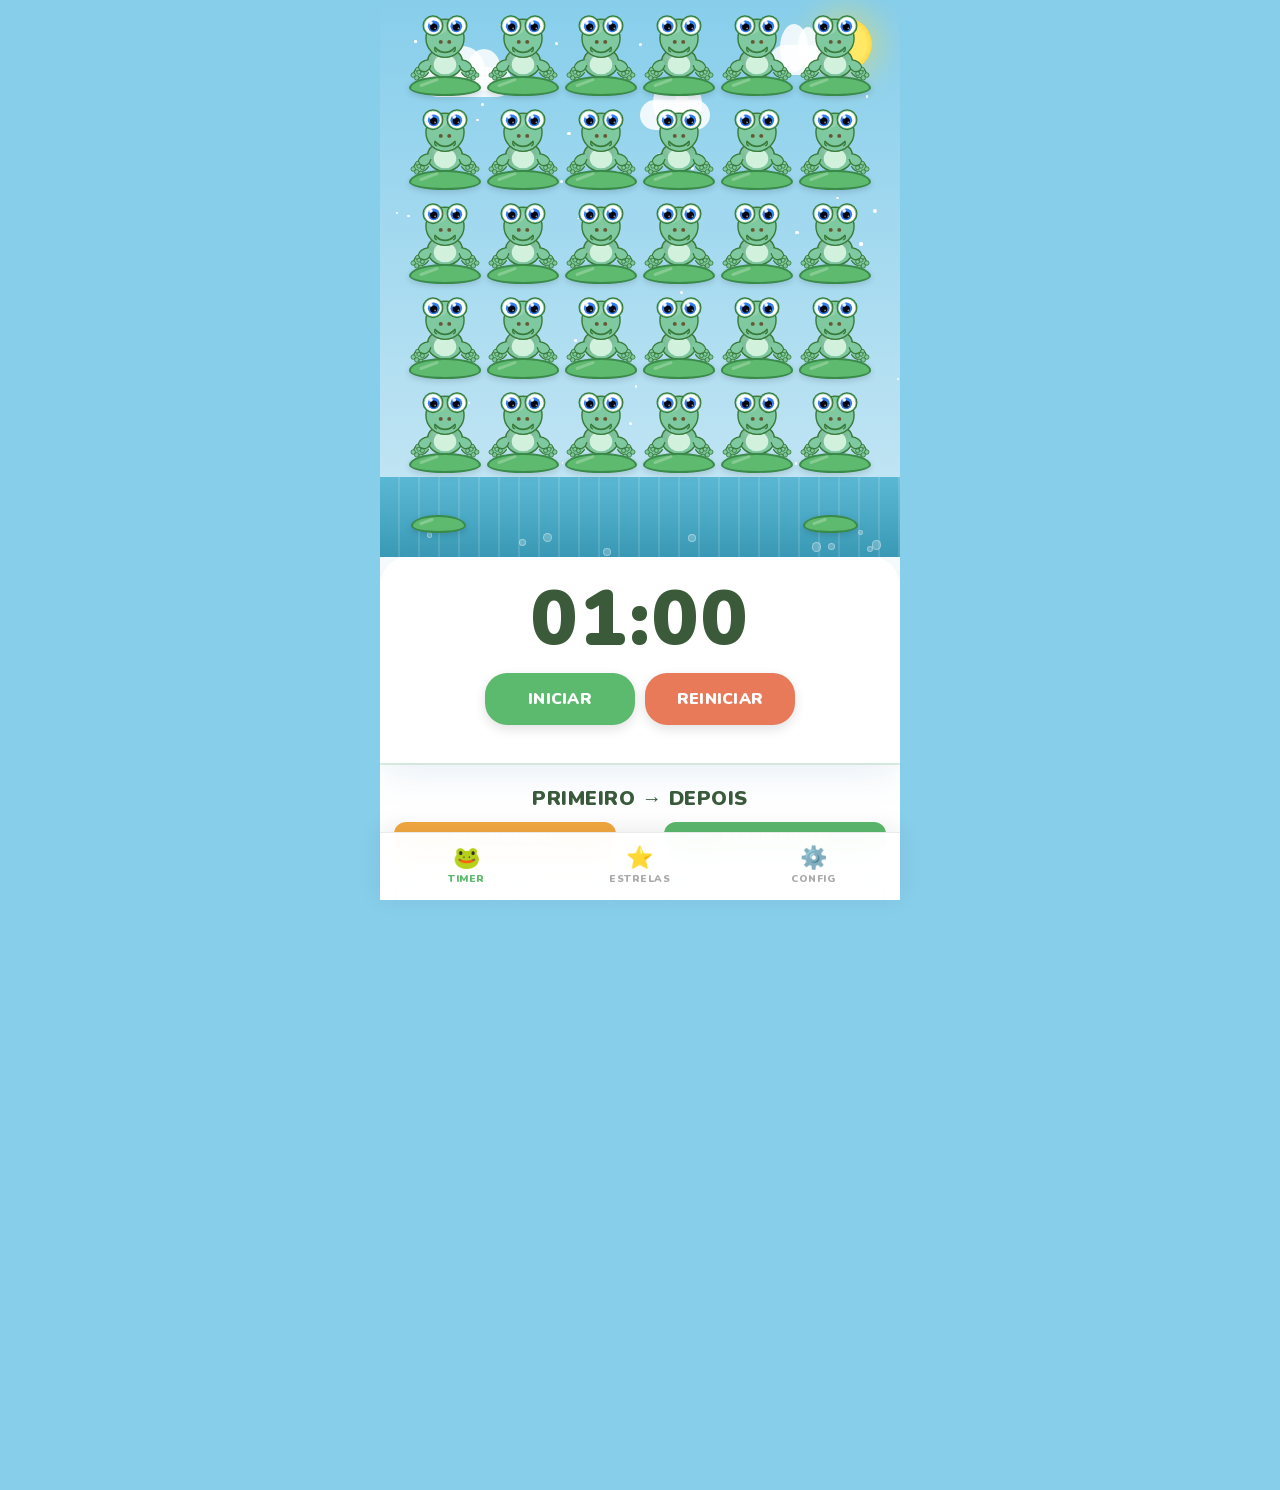
==== commit ec62b2d0: "Add files via upload" ====
--- a/index.html
+++ b/index.html
@@ -8,16 +8,23 @@
   <title>Sapo do Tempo — Lago Encantado</title>
   <meta name="description" content="Timer visual com sapinhos para crianças, de forma suave e acolhedora.">
   <style>
-@font-face{font-family:'Nunito';font-style:normal;font-weight:400 900;font-display:swap;src:url([data-uri]) format('woff2')}
+@font-face{
+  font-family:'Nunito';
+  font-style:normal;
+  font-weight:400 900;
+  font-display:swap;
+  src:url([data-uri]) format('woff2');
+}
 *,*:before,*:after{box-sizing:border-box;margin:0;padding:0}:root{--font: "Nunito", "Segoe UI", Arial, sans-serif;--sky-top: #87CEEB;--sky-bot: #C9E8F5;--water-top: #5BB8D4;--water-bot: #3A9AB5;--water-ripple: rgba(255,255,255,.18);--panel-bg: rgba(255,255,255,.96);--panel-shadow: 0 8px 40px rgba(60,120,180,.13);--text-main: #3a5a3a;--text-sub: #5a7a5a;--btn-primary: #5cba6e;--btn-primary-text: #fff;--btn-pause: #f4a940;--btn-pause-text: #fff;--btn-reset: #e87a5a;--btn-reset-text: #fff;--preset-bg: #e8f5e9;--preset-active: #5cba6e;--preset-active-text: #fff;--preset-text: #3a7a3a;--lily-color: #5dba6e;--lily-border: #3a8a4a;--modal-bg: #fff;--setting-border: #e0f0e0;--tab-nav-bg: rgba(255,255,255,.97);--tab-nav-border: rgba(0,0,0,.08);--tab-active-color: #5cba6e;--tab-inactive-color: #aaa}body.night{--sky-top: #0d1b3e;--sky-bot: #1a2f5e;--water-top: #1a3a5c;--water-bot: #0d2540;--water-ripple: rgba(100,180,255,.12);--panel-bg: rgba(20,35,60,.98);--panel-shadow: 0 8px 40px rgba(0,0,30,.4);--text-main: #c8e8ff;--text-sub: #8ab8d8;--btn-primary: #3a7aaa;--btn-primary-text: #fff;--btn-pause: #c07820;--btn-reset: #aa4040;--preset-bg: rgba(30,60,100,.6);--preset-active: #3a7aaa;--preset-active-text: #fff;--preset-text: #8ab8d8;--lily-color: #2a5a3a;--lily-border: #1a3a28;--modal-bg: #12243a;--setting-border: #1e3a5a;--tab-nav-bg: rgba(12,24,48,.98);--tab-nav-border: rgba(255,255,255,.06);--tab-active-color: #3a7aaa;--tab-inactive-color: #4a6a8a}body.high-contrast{--sky-top: #000;--sky-bot: #111;--water-top: #000;--water-bot: #000;--panel-bg: #000;--text-main: #fff;--text-sub: #fff;--btn-primary: #fff;--btn-primary-text: #000;--modal-bg: #000;--preset-bg: #111;--preset-text: #fff;--tab-nav-bg: #000}html,body{height:100%;font-family:var(--font);overflow-x:hidden}body{background:var(--sky-top);color:var(--text-main);transition:background .8s,color .4s;min-height:100vh}#app{display:flex;flex-direction:column;min-height:100vh;position:relative}.tab-panel{display:none;flex-direction:column;flex:1;min-height:0}.tab-panel.active{display:flex}.tab-scroll{flex:1;overflow-y:auto;overflow-x:hidden;-webkit-overflow-scrolling:touch;padding-bottom:80px}#tab-timer .tab-scroll{background:var(--panel-bg);transition:background .5s}#tab-timer #scene{background:transparent}.tab-scroll-padded{padding:0 0 80px;background:var(--panel-bg);transition:background .5s}#tab-nav{position:fixed;bottom:0;left:50%;transform:translate(-50%);width:100%;max-width:520px;height:68px;background:var(--tab-nav-bg);border-top:1px solid var(--tab-nav-border);display:flex;align-items:stretch;z-index:500;backdrop-filter:blur(12px);-webkit-backdrop-filter:blur(12px);box-shadow:0 -4px 24px #00000014}.tab-btn{flex:1;background:none;border:none;cursor:pointer;display:flex;flex-direction:column;align-items:center;justify-content:center;gap:3px;padding:8px 4px;color:var(--tab-inactive-color);transition:color .2s,transform .15s;-webkit-tap-highlight-color:transparent;font-family:var(--font)}.tab-btn:active{transform:scale(.9)}.tab-btn.active{color:var(--tab-active-color)}.tab-icon{font-size:22px;line-height:1}.tab-label{font-size:10px;font-weight:900;letter-spacing:.5px;text-transform:uppercase}#scene{position:relative;width:100%;min-height:320px;overflow:hidden;-webkit-user-select:none;user-select:none}#sky{position:absolute;inset:0;background:linear-gradient(180deg,var(--sky-top) 0%,var(--sky-bot) 100%);transition:background 1s;overflow:hidden}.sun{position:absolute;top:18px;right:28px;width:52px;height:52px;background:radial-gradient(circle,#FFE866 55%,#FFD030 80%,transparent 100%);border-radius:50%;box-shadow:0 0 28px 10px #ffdc3259;animation:sun-pulse 4s ease-in-out infinite}body.night .sun{display:none}@keyframes sun-pulse{0%,to{transform:scale(1);box-shadow:0 0 28px 10px #ffdc3259}50%{transform:scale(1.06);box-shadow:0 0 40px 16px #ffdc3280}}.moon{display:none;position:absolute;top:18px;right:28px;width:48px;height:48px;background:radial-gradient(circle at 60% 40%,#eeeacc 40%,#c8c49a);border-radius:50%;box-shadow:0 0 22px 8px #b4b47840;animation:moon-glow 5s ease-in-out infinite;overflow:hidden}body.night .moon{display:block}.moon-crater{position:absolute;background:#a09b6e80;border-radius:50%}@keyframes moon-glow{0%,to{box-shadow:0 0 22px 8px #b4b47840}50%{box-shadow:0 0 36px 14px #b4b47866}}.stars{position:absolute;inset:0;pointer-events:none}.star-dot{position:absolute;background:#fff;border-radius:50%;animation:twinkle var(--dur, 3s) var(--delay, 0s) ease-in-out infinite}@keyframes twinkle{0%,to{opacity:.9}50%{opacity:.2}}.cloud{position:absolute;height:30px;background:#ffffffd9;border-radius:40px;animation:cloud-drift linear infinite;filter:blur(.5px)}.cloud:before,.cloud:after{content:"";position:absolute;background:#ffffffd9;border-radius:50%}.cloud:before{width:52%;height:160%;top:-70%;left:18%}.cloud:after{width:38%;height:140%;top:-58%;left:50%}body.night .cloud{background:#3c507899}body.night .cloud:before,body.night .cloud:after{background:#3c507899}@keyframes cloud-drift{0%{transform:translate(0)}to{transform:translate(110vw)}}.scene-flies{position:absolute;inset:0;pointer-events:none;z-index:10}.scene-fly{position:absolute;font-size:14px;animation:fly-wander linear infinite;opacity:.7}@keyframes fly-wander{0%{transform:translate(0) rotate(0)}25%{transform:translate(12px,-8px) rotate(20deg)}50%{transform:translate(-5px,-15px) rotate(-10deg)}75%{transform:translate(8px,-5px) rotate(15deg)}to{transform:translate(0) rotate(0)}}#frog-area{position:relative;min-height:180px;padding:8px 12px 0;display:flex;align-items:flex-end;justify-content:center;z-index:5}#frog-grid{display:flex;flex-wrap:wrap;justify-content:center;gap:6px;align-items:flex-end;max-width:100%;padding-bottom:4px}.frog-unit{display:flex;flex-direction:column;align-items:center;position:relative;--frog-size: 64px}.frog-unit.big-mode{--frog-size: 96px}.frog-svg-wrap{width:var(--frog-size);height:var(--frog-size);position:relative;transition:transform .3s;cursor:default}.frog-svg-wrap svg{width:100%;height:100%;display:block}.frog-label{font-size:10px;font-weight:800;color:var(--text-sub);margin-top:1px;line-height:1;background:#ffffffb3;border-radius:8px;padding:1px 4px}.lily-pad{width:var(--frog-size);height:calc(var(--frog-size) * .28);background:var(--lily-color);border-radius:50%/60% 60% 40% 40%;border:2px solid var(--lily-border);position:relative;margin-top:-4px;box-shadow:0 2px 6px #00000026}.lily-pad:before{content:"";position:absolute;top:20%;left:12%;width:30%;height:3px;background:#ffffff40;border-radius:4px;transform:rotate(-20deg)}.lp-deco{position:absolute;bottom:30%;width:55px;height:18px}.lp-d1{left:6%}.lp-d2{right:8%}.frog-unit.jumping .frog-svg-wrap{animation:frog-jump .9s ease-in forwards}@keyframes frog-jump{0%{transform:translateY(0) rotate(0) scale(1)}30%{transform:translateY(-44px) rotate(-15deg) scale(1.1)}60%{transform:translateY(-20px) rotate(10deg) scale(1.05)}85%{transform:translateY(18px) rotate(5deg) scale(.95)}to{transform:translateY(60px) rotate(20deg) scale(.7);opacity:0}}.frog-unit.gone{visibility:hidden}.frog-unit.swimming .frog-svg-wrap{animation:frog-swim 3.5s ease-in-out infinite;opacity:.6}@keyframes frog-swim{0%{transform:translate(0) rotate(-5deg)}25%{transform:translate(12px) rotate(5deg)}50%{transform:translate(0) rotate(-5deg)}75%{transform:translate(-12px) rotate(5deg)}to{transform:translate(0) rotate(-5deg)}}.eyelid{transform-origin:top center;transform:scaleY(0);transition:transform .08s ease-in}.frog-unit.blinking .eyelid{transform:scaleY(1)}.frog-unit.big-mode .frog-svg-wrap{filter:drop-shadow(0 0 8px rgba(255,210,0,.5))}.frog-unit.stretching .frog-svg-wrap{animation:frog-stretch 1.4s ease-in-out}@keyframes frog-stretch{0%,to{transform:scaleY(1)}30%{transform:scaleY(1.25) scaleX(.92)}60%{transform:scaleY(.88) scaleX(1.1)}}.frog-unit.diving .frog-svg-wrap{animation:frog-dive 1.2s ease-in-out}@keyframes frog-dive{0%,to{transform:translateY(0)}40%{transform:translateY(14px) rotate(10deg)}80%{transform:translateY(4px) rotate(-5deg)}}.frog-unit.looking .frog-svg-wrap{animation:frog-look 1.6s ease-in-out}@keyframes frog-look{0%,to{transform:rotate(0)}25%{transform:rotate(-15deg)}75%{transform:rotate(15deg)}}.frog-speech{position:fixed;z-index:200;background:var(--modal-bg);color:var(--text-main);border-radius:20px;padding:10px 16px;font-size:15px;font-weight:800;box-shadow:0 4px 20px #0000002e;pointer-events:none;transition:opacity .4s;max-width:220px;text-align:center}.frog-speech:after{content:"▼";position:absolute;bottom:-14px;left:50%;transform:translate(-50%);color:var(--modal-bg);font-size:16px}.fly-eat-overlay{position:absolute;top:0;left:0;width:100%;height:100%;pointer-events:none;z-index:20}.fly-dot{position:absolute;font-size:12px;animation:fly-approach .8s ease-in forwards}@keyframes fly-approach{0%{transform:translate(0) scale(1);opacity:1}to{transform:translate(var(--tx),var(--ty)) scale(0);opacity:0}}#water{position:relative;height:80px;background:linear-gradient(180deg,var(--water-top) 0%,var(--water-bot) 100%);overflow:hidden;transition:background 1s}.water-ripple{position:absolute;inset:0;background:repeating-linear-gradient(90deg,transparent,transparent 18px,var(--water-ripple) 18px,var(--water-ripple) 20px);animation:ripple-move 4s linear infinite;opacity:.7}@keyframes ripple-move{0%{background-position:0 0}to{background-position:40px 0}}.water-bubbles{position:absolute;inset:0;pointer-events:none}.bubble{position:absolute;border-radius:50%;background:#ffffff38;border:1px solid rgba(255,255,255,.35);animation:bubble-rise linear infinite}@keyframes bubble-rise{0%{transform:translateY(0) scale(1);opacity:.7}to{transform:translateY(-80px) scale(1.3);opacity:0}}.splash-ring{position:absolute;border-radius:50%;border:3px solid rgba(255,255,255,.6);animation:splash-expand .7s ease-out forwards;pointer-events:none}@keyframes splash-expand{0%{width:10px;height:10px;opacity:.8}to{width:50px;height:50px;opacity:0;margin-top:-20px;margin-left:-20px}}#timer-panel{background:var(--panel-bg);border-radius:28px 28px 0 0;box-shadow:var(--panel-shadow);padding:20px 18px 24px;position:relative;z-index:10;transition:background .5s,box-shadow .5s;backdrop-filter:blur(8px);-webkit-backdrop-filter:blur(8px)}#progress-bar-wrap{height:8px;background:var(--preset-bg);border-radius:8px;overflow:hidden;margin-bottom:10px}#progress-bar-fill{height:100%;background:linear-gradient(90deg,#5cba6e,#a0d88a);border-radius:8px;transition:width 1s linear;width:100%}#time-display{text-align:center;margin:4px 0 14px}#time-text{font-size:66px;font-weight:900;color:var(--text-main);letter-spacing:2px;line-height:1;display:block;transition:color .3s}#time-seconds{font-size:15px;color:var(--text-sub);font-weight:800;text-transform:uppercase}#presets{display:flex;flex-wrap:wrap;gap:7px;justify-content:center;margin-bottom:14px}.preset-btn{background:var(--preset-bg);color:var(--preset-text);border:none;border-radius:20px;padding:9px 15px;font-size:14px;font-weight:900;font-family:var(--font);letter-spacing:.3px;cursor:pointer;text-transform:uppercase;transition:background .2s,color .2s,transform .15s;-webkit-tap-highlight-color:transparent}.preset-btn:active{transform:scale(.93)}.preset-btn.active{background:var(--preset-active);color:var(--preset-active-text);box-shadow:0 3px 12px #5cba6e4d}#timer-controls{display:flex;gap:10px;justify-content:center;margin-bottom:14px}.ctrl-btn{flex:1;max-width:150px;padding:15px 8px;border:none;border-radius:22px;font-size:16px;font-weight:900;font-family:var(--font);letter-spacing:.3px;text-transform:uppercase;cursor:pointer;transition:transform .15s,box-shadow .15s;-webkit-tap-highlight-color:transparent;box-shadow:0 4px 12px #0000001f}.ctrl-btn:active{transform:scale(.94)}.btn-start{background:var(--btn-primary);color:var(--btn-primary-text)}.btn-pause{background:var(--btn-pause);color:var(--btn-pause-text)}.btn-reset{background:var(--btn-reset);color:var(--btn-reset-text)}#motivation-msg{text-align:center;font-size:16px;font-weight:900;color:var(--btn-primary);padding:12px 14px;background:var(--preset-bg);border-radius:18px;animation:msg-pop .4s cubic-bezier(.34,1.56,.64,1);text-transform:uppercase}@keyframes msg-pop{0%{transform:scale(.8);opacity:0}to{transform:scale(1);opacity:1}}.section-title{font-size:20px;font-weight:900;color:var(--text-main);text-align:center;text-transform:uppercase;letter-spacing:.5px;margin-bottom:10px}.section-title.page-title{font-size:24px;padding:28px 20px 16px;margin-bottom:0}.section-sub{font-size:12px;font-weight:800;color:var(--text-sub);text-align:center;text-transform:uppercase;letter-spacing:.4px;margin-bottom:14px}.subsection-title{font-size:17px;font-weight:900;color:var(--text-main);text-transform:uppercase;letter-spacing:.4px;padding:20px 18px 10px}#primeiro-depois-section{background:var(--panel-bg);border-top:2px solid var(--setting-border);padding:20px 14px 24px;transition:background .5s}.pd-row{display:flex;align-items:stretch;gap:10px;margin-bottom:14px}.pd-slot{flex:1;display:flex;flex-direction:column;align-items:center;gap:8px}.pd-slot-header{font-size:12px;font-weight:900;color:#fff;text-transform:uppercase;letter-spacing:.5px;padding:7px 10px;border-radius:12px;text-align:center;width:100%}.pd-slot-primeiro .pd-slot-header{background:#f4a940}.pd-slot-depois .pd-slot-header{background:#5cba6e}.pd-card{flex:1;width:100%;background:var(--preset-bg);border-radius:18px;padding:16px 10px 14px;text-align:center;cursor:pointer;transition:transform .15s,box-shadow .2s,border-color .2s;-webkit-tap-highlight-color:transparent;border:2.5px solid transparent;min-height:96px;display:flex;align-items:center;justify-content:center}.pd-card:active{transform:scale(.95)}.pd-card.selected{border-color:var(--preset-active);box-shadow:0 0 0 3px #5cba6e33}.pd-arrow{display:flex;align-items:center;justify-content:center;font-size:28px;font-weight:900;color:var(--text-sub);padding-top:36px;flex-shrink:0}.pd-task-area{display:flex;flex-direction:column;align-items:center;gap:6px}.pd-task-icon{font-size:32px}.pd-task-name{font-size:13px;font-weight:800;color:var(--text-main);text-transform:uppercase}.pd-placeholder{font-size:13px;color:var(--text-sub);font-weight:800;text-transform:uppercase;line-height:1.4}#pd-task-picker{background:var(--panel-bg);border-radius:18px;padding:14px;border:2px solid var(--setting-border);margin-top:4px}.pd-picker-title{font-size:14px;font-weight:900;color:var(--text-sub);text-transform:uppercase;letter-spacing:.5px;margin-bottom:12px;text-align:center}#pd-tasks-grid{display:flex;flex-wrap:wrap;gap:8px;justify-content:center}.pd-task-btn{background:var(--preset-bg);border:none;border-radius:16px;padding:11px 14px;font-size:13px;font-weight:800;font-family:var(--font);color:var(--text-main);text-transform:uppercase;cursor:pointer;display:flex;flex-direction:column;align-items:center;gap:5px;min-width:76px;transition:background .2s,transform .15s;-webkit-tap-highlight-color:transparent}.pd-task-btn .task-icon{font-size:26px}.pd-task-btn:active{transform:scale(.93)}.pd-task-btn.selected{background:var(--preset-active);color:#fff}#objetivos-section{background:var(--panel-bg);border-top:2px solid var(--setting-border);padding:20px 12px 28px;transition:background .5s}#objetivos-grid{display:grid;grid-template-columns:repeat(3,1fr);gap:10px;margin-top:4px}.objetivo-card{border-radius:20px;padding:14px 8px 12px;display:flex;flex-direction:column;align-items:center;gap:6px;cursor:pointer;transition:transform .15s,opacity .2s;-webkit-tap-highlight-color:transparent;text-align:center;min-height:120px;position:relative;border:2.5px solid transparent;-webkit-user-select:none;user-select:none}.objetivo-card:active{transform:scale(.94)}.objetivo-card.obj-empty{background:color-mix(in srgb,var(--obj-color) 18%,var(--panel-bg));border-color:color-mix(in srgb,var(--obj-color) 35%,transparent);border-style:dashed}.objetivo-card.obj-set{background:color-mix(in srgb,var(--obj-color) 22%,var(--panel-bg));border-color:var(--obj-color)}.objetivo-card.obj-done{background:color-mix(in srgb,var(--obj-color) 30%,var(--panel-bg));border-color:var(--obj-color);box-shadow:0 4px 16px color-mix(in srgb,var(--obj-color) 40%,transparent)}.obj-label{font-size:9px;font-weight:900;text-transform:uppercase;letter-spacing:.5px;color:var(--obj-dark, #555);opacity:.85}.obj-icon{font-size:32px}.obj-name{font-size:11px;font-weight:800;color:var(--text-main);text-transform:uppercase;line-height:1.2;word-break:break-word}.obj-done-badge{font-size:11px;font-weight:900;color:#fff;background:var(--obj-color);border-radius:10px;padding:3px 8px;text-transform:uppercase;letter-spacing:.3px;margin-top:2px}.obj-add-icon{font-size:28px;font-weight:900;color:color-mix(in srgb,var(--obj-color) 70%,var(--text-sub));line-height:1;margin-top:4px}.obj-add-text{font-size:11px;font-weight:900;text-transform:uppercase;color:color-mix(in srgb,var(--obj-color) 70%,var(--text-sub));letter-spacing:.4px}#stars-panel{display:flex;flex-direction:column;align-items:center;gap:8px;padding:14px 18px;background:var(--preset-bg);margin:0 16px 16px;border-radius:22px}#stars-display{display:flex;gap:3px;flex-wrap:wrap;justify-content:center}.star-item{font-size:22px;animation:star-appear .4s cubic-bezier(.34,1.56,.64,1)}@keyframes star-appear{0%{transform:scale(0) rotate(-30deg)}to{transform:scale(1) rotate(0)}}#stars-count{font-size:15px;font-weight:900;color:var(--text-sub);text-transform:uppercase;letter-spacing:.4px}#registro-section{padding:0 16px 16px}#registro-empty{text-align:center;color:var(--text-sub);font-size:15px;font-weight:800;text-transform:uppercase;padding:30px 20px;line-height:1.6}#registro-list{display:flex;flex-direction:column;gap:14px}.registro-dia{background:var(--preset-bg);border-radius:20px;padding:16px;animation:modal-in .3s ease}.registro-data{font-size:16px;font-weight:900;color:var(--text-main);text-transform:uppercase;margin-bottom:12px;padding-bottom:10px;border-bottom:2px solid rgba(92,186,110,.3);letter-spacing:.3px}.registro-bloco-title{font-size:11px;font-weight:900;color:var(--text-sub);text-transform:uppercase;letter-spacing:.6px;margin-bottom:6px;margin-top:10px}.registro-bloco-title:first-of-type{margin-top:0}.registro-item{font-size:14px;font-weight:700;color:var(--text-main);padding:4px 0;display:flex;align-items:center;gap:6px}.registro-vazio{font-size:13px;color:var(--text-sub);font-weight:700;font-style:italic;padding:2px 0}#reset-stars-wrap{text-align:center;padding:8px 16px 24px}#btn-reset-all{background:none;border:2px solid var(--btn-reset);color:var(--btn-reset);border-radius:20px;padding:11px 24px;font-size:14px;font-weight:900;font-family:var(--font);text-transform:uppercase;letter-spacing:.4px;cursor:pointer;transition:background .2s,color .2s,transform .15s;-webkit-tap-highlight-color:transparent}#btn-reset-all:active{transform:scale(.93)}#btn-reset-all:hover{background:var(--btn-reset);color:#fff}#tab-config .tab-scroll-padded{display:flex;flex-direction:column;gap:0}.config-block{padding:14px 16px;border-bottom:1px solid var(--setting-border)}.config-block:last-child{border-bottom:none}.config-block-title{font-size:12px;font-weight:900;color:var(--text-sub);text-transform:uppercase;letter-spacing:.7px;margin-bottom:12px}.config-night-btn{width:100%;display:flex;align-items:center;gap:12px;background:var(--preset-bg);border:2px solid var(--setting-border);border-radius:18px;padding:16px 18px;cursor:pointer;font-family:var(--font);transition:background .2s,border-color .2s,transform .15s;-webkit-tap-highlight-color:transparent}.config-night-btn:active{transform:scale(.97)}.config-night-btn.night-on{background:#3a7aaa26;border-color:#3a7aaa}.config-night-icon{font-size:26px}.config-night-text{flex:1;text-align:left;font-size:16px;font-weight:900;color:var(--text-main);text-transform:uppercase;letter-spacing:.5px}.config-night-badge{font-size:13px;font-weight:900;padding:5px 14px;border-radius:20px;background:var(--preset-active);color:#fff;letter-spacing:.5px;min-width:48px;text-align:center}#frog-color-selector{display:flex;gap:14px;align-items:center}.color-btn{width:36px;height:36px;border-radius:50%;border:3px solid transparent;cursor:pointer;transition:transform .15s,border-color .2s;-webkit-tap-highlight-color:transparent}.color-btn:active{transform:scale(.88)}.color-btn.active{border-color:var(--text-main);transform:scale(1.15)}.settings-list{display:flex;flex-direction:column;gap:0}.setting-item{display:flex;justify-content:space-between;align-items:center;padding:14px 4px;border-bottom:1px solid var(--setting-border);font-size:15px;font-weight:800;color:var(--text-main);text-transform:uppercase;letter-spacing:.3px;cursor:pointer}.setting-item:last-child{border-bottom:none}.setting-item input[type=checkbox]{width:24px;height:24px;accent-color:var(--btn-primary);cursor:pointer;flex-shrink:0}#task-editor{display:flex;flex-direction:column;gap:10px}.task-editor-row{display:flex;align-items:center;gap:10px;background:var(--preset-bg);border-radius:14px;padding:8px 12px}.task-emoji-btn{font-size:28px;background:none;border:none;cursor:pointer;padding:4px;border-radius:10px;transition:background .15s,transform .15s;-webkit-tap-highlight-color:transparent;line-height:1}.task-emoji-btn:active{transform:scale(.88);background:var(--setting-border)}.task-name-input{flex:1;border:none;background:none;font-size:15px;font-weight:800;font-family:var(--font);color:var(--text-main);text-transform:uppercase;outline:none;padding:4px 0;border-bottom:1.5px solid var(--setting-border);transition:border-color .2s}.task-name-input:focus{border-color:var(--preset-active)}.modal-overlay{position:fixed;inset:0;background:#00000073;z-index:1000;display:flex;align-items:center;justify-content:center;padding:20px;animation:overlay-in .25s ease}@keyframes overlay-in{0%{opacity:0}to{opacity:1}}.modal{background:var(--modal-bg);border-radius:28px;padding:28px 22px;max-width:340px;width:100%;box-shadow:0 12px 50px #00000040;animation:modal-in .3s cubic-bezier(.34,1.56,.64,1);transition:background .3s}@keyframes modal-in{0%{transform:scale(.82);opacity:0}to{transform:scale(1);opacity:1}}.modal h3{font-size:20px;font-weight:900;color:var(--text-main);text-transform:uppercase;letter-spacing:.5px;margin-bottom:18px;text-align:center}.modal-btns{display:flex;gap:10px;margin-top:20px;justify-content:center}.modal-btn{flex:1;padding:14px 10px;border:none;border-radius:18px;font-size:15px;font-weight:900;font-family:var(--font);text-transform:uppercase;letter-spacing:.4px;cursor:pointer;transition:transform .15s;-webkit-tap-highlight-color:transparent}.modal-btn:active{transform:scale(.94)}.btn-confirm{background:var(--btn-primary);color:#fff}.btn-cancel{background:var(--preset-bg);color:var(--text-main)}.custom-input-wrap{text-align:center}#custom-range{width:100%;-webkit-appearance:none;appearance:none;height:6px;border-radius:6px;background:var(--preset-bg);outline:none;margin:12px 0}#custom-range::-webkit-slider-thumb{-webkit-appearance:none;width:28px;height:28px;border-radius:50%;background:var(--btn-primary);cursor:pointer;box-shadow:0 2px 8px #5cba6e66}#custom-range-label{font-size:22px;font-weight:900;color:var(--text-main);text-transform:uppercase;letter-spacing:.5px}.modal-congrats{text-align:center}.modal-congrats h3{font-size:26px}#congrats-stars{font-size:38px;margin-bottom:8px}.modal-congrats p{color:var(--text-sub);font-size:15px;font-weight:800;text-transform:uppercase;margin-bottom:14px;line-height:1.4}#confetti-container{position:relative;height:60px;overflow:hidden;margin:8px 0}.confetti-piece{position:absolute;width:8px;height:8px;border-radius:2px;animation:confetti-fall 1.4s ease-out forwards}@keyframes confetti-fall{0%{transform:translateY(-10px) rotate(0);opacity:1}to{transform:translateY(70px) rotate(360deg);opacity:0}}#emoji-grid{display:grid;grid-template-columns:repeat(6,1fr);gap:6px;margin-top:4px}.emoji-pick-btn{font-size:26px;background:var(--preset-bg);border:none;border-radius:12px;padding:8px 4px;cursor:pointer;transition:background .15s,transform .12s;-webkit-tap-highlight-color:transparent;text-align:center;line-height:1}.emoji-pick-btn:active{transform:scale(.85);background:var(--preset-active)}#app-footer{text-align:center;padding:20px 20px 24px;font-size:13px;color:var(--text-sub);font-weight:700;transition:color .4s}#app-footer strong{color:var(--text-main);font-weight:900}.hidden{display:none!important}body.reduce-motion *{animation-duration:.001ms!important;transition-duration:.001ms!important}body.reduce-motion .frog-unit.jumping .frog-svg-wrap{animation:none;opacity:0}body.reduce-motion .frog-unit.swimming .frog-svg-wrap{animation:none}::-webkit-scrollbar{width:4px}::-webkit-scrollbar-thumb{background:var(--preset-active);border-radius:4px}@media(min-width:500px){.frog-unit{--frog-size: 72px}.frog-unit.big-mode{--frog-size: 108px}#time-text{font-size:78px}}@media(min-width:700px){#app{max-width:520px;margin:0 auto}#scene{border-radius:0}}#pd-minute-section{margin-top:4px}#pd-minute-grid{display:flex;flex-wrap:wrap;gap:8px;justify-content:center}.pd-minute-btn{background:var(--preset-bg);border:none;border-radius:16px;padding:12px 18px;font-size:15px;font-weight:900;font-family:var(--font);color:var(--preset-text);text-transform:uppercase;letter-spacing:.3px;cursor:pointer;transition:background .2s,color .2s,transform .15s;-webkit-tap-highlight-color:transparent;min-width:72px;text-align:center}.pd-minute-btn:active{transform:scale(.93)}.pd-minute-btn.selected{background:var(--preset-active);color:var(--preset-active-text);box-shadow:0 3px 12px #5cba6e4d}.pd-picker-task-hint{font-size:12px;font-weight:700;color:var(--text-sub);text-transform:none}.pd-task-mins{font-size:14px;font-weight:900;color:#fff;background:var(--preset-active);border-radius:12px;padding:4px 12px;letter-spacing:.3px;margin-top:2px;display:inline-block}.pd-task-mins-hint{font-size:10px;font-weight:800;color:var(--text-sub);text-transform:uppercase;letter-spacing:.4px;margin-top:2px}.objetivos-confetti-overlay{position:fixed;inset:0;z-index:900;pointer-events:none;display:flex;align-items:center;justify-content:center;animation:overlay-in .3s ease}.objetivos-confetti-overlay.fade-out{animation:overlay-out .6s ease forwards}@keyframes overlay-out{0%{opacity:1}to{opacity:0}}.obj-celebrate-msg{position:absolute;top:35%;left:50%;transform:translate(-50%,-50%);background:#fff;color:#3a5a3a;font-size:22px;font-weight:900;text-align:center;text-transform:uppercase;letter-spacing:.5px;padding:20px 28px;border-radius:24px;box-shadow:0 8px 40px #0003;animation:celebrate-msg-pop .5s cubic-bezier(.34,1.56,.64,1);line-height:1.4;z-index:10;white-space:nowrap}body.night .obj-celebrate-msg{background:#12243a;color:#c8e8ff}@keyframes celebrate-msg-pop{0%{transform:translate(-50%,-50%) scale(.5);opacity:0}to{transform:translate(-50%,-50%) scale(1);opacity:1}}.obj-confetti-piece{position:absolute;top:-20px;animation:obj-confetti-fall linear forwards}@keyframes obj-confetti-fall{0%{transform:translateY(0) rotate(0);opacity:1}80%{opacity:1}to{transform:translateY(100vh) rotate(720deg);opacity:0}}.frog-unit.celebrating .frog-svg-wrap{animation:frog-celebrate 2.5s ease-in-out}@keyframes frog-celebrate{0%{transform:scale(1) rotate(0)}10%{transform:scale(1.3) rotate(-20deg) translateY(-10px)}20%{transform:scale(1.3) rotate(20deg) translateY(-14px)}30%{transform:scale(1.3) rotate(-15deg) translateY(-10px)}40%{transform:scale(1.3) rotate(15deg) translateY(-14px)}50%{transform:scale(1.2) rotate(-10deg) translateY(-8px)}60%{transform:scale(1.2) rotate(10deg) translateY(-8px)}80%{transform:scale(1.1) rotate(0) translateY(-4px)}to{transform:scale(1) rotate(0) translateY(0)}}.frog-unit.celebrating .frog-svg-wrap{filter:drop-shadow(0 0 12px rgba(255,215,0,.8))}@supports not (background: color-mix(in srgb,red,blue)){.objetivo-card.obj-empty{background:#ff9a3c1f;border-color:#ff9a3c4d}.objetivo-card.obj-set{background:#ff9a3c33;border-color:#ff9a3ccc}.objetivo-card.obj-done{background:#5cba6e40;border-color:#5cba6e}.obj-label,.obj-add-text,.obj-add-icon{color:var(--text-sub)}}
 
 
-      .app-footer{margin-top:32px;padding:18px 16px 12px;text-align:center;border-top:1px solid rgba(255,255,255,0.15)}
-      .app-footer p{margin:0;padding:2px 0;font-size:10px;font-family:'Nunito',sans-serif;font-weight:400;letter-spacing:.3px;color:rgba(80,100,80,.6);line-height:1.5}
-      .app-footer strong{font-weight:700;color:rgba(60,90,60,.75)}
-      body.night-mode .app-footer p{color:rgba(180,210,180,.45)}
-      body.night-mode .app-footer strong{color:rgba(180,210,180,.6)}
-      #scene-flies{display:none!important}
+.app-footer{margin-top:32px;padding:18px 16px 12px;text-align:center;border-top:1px solid rgba(255,255,255,0.15)}
+.app-footer p{margin:0;padding:2px 0;font-size:10px;font-family:'Nunito',sans-serif;font-weight:400;letter-spacing:.3px;color:rgba(80,100,80,.6);line-height:1.5}
+.app-footer strong{font-weight:700;color:rgba(60,90,60,.75)}
+body.night-mode .app-footer p{color:rgba(180,210,180,.45)}
+body.night-mode .app-footer strong{color:rgba(180,210,180,.6)}
+#scene-flies{display:none!important}
+
   </style>
 </head>
 <body>
@@ -877,7 +884,9 @@
     <!-- Balão de fala -->
     <div class="frog-speech hidden" id="frog-speech"></div>
 <script>
-(function(){const t=document.createElement("link").relList;if(t&&t.supports&&t.supports("modulepreload"))return;for(const s of document.querySelectorAll('link[rel="modulepreload"]'))i(s);new MutationObserver(s=>{for(const a of s)if(a.type==="childList")for(const r of a.addedNodes)r.tagName==="LINK"&&r.rel==="modulepreload"&&i(r)}).observe(document,{childList:!0,subtree:!0});function n(s){const a={};return s.integrity&&(a.integrity=s.integrity),s.referrerPolicy&&(a.referrerPolicy=s.referrerPolicy),s.crossOrigin==="use-credentials"?a.credentials="include":s.crossOrigin==="anonymous"?a.credentials="omit":a.credentials="same-origin",a}function i(s){if(s.ep)return;s.ep=!0;const a=n(s);fetch(s.href,a)}})();let B=null;function L(){if(!B)try{B=new(window.AudioContext||window.webkitAudioContext)}catch{return null}return B.state==="suspended"&&B.resume(),B}function T({type:e="sine",freq:t,gain:n=.18,start:i=0,dur:s=.18,rampDown:a=!0,vibrato:r=0}={}){const d=L();if(!d)return;const u=d.createOscillator(),g=d.createGain();if(u.type=e,u.frequency.setValueAtTime(t,d.currentTime+i),r>0){const c=d.createOscillator(),h=d.createGain();c.frequency.value=5,h.gain.value=r,c.connect(h),h.connect(u.frequency),c.start(d.currentTime+i),c.stop(d.currentTime+i+s+.05)}g.gain.setValueAtTime(0,d.currentTime+i),g.gain.linearRampToValueAtTime(n,d.currentTime+i+.02),a&&g.gain.exponentialRampToValueAtTime(1e-4,d.currentTime+i+s),u.connect(g),g.connect(d.destination),u.start(d.currentTime+i),u.stop(d.currentTime+i+s+.05)}function Te({filterFreq:e=800,gain:t=.12,start:n=0,dur:i=.2}={}){const s=L();if(!s)return;const a=Math.floor(s.sampleRate*(i+.1)),r=s.createBuffer(1,a,s.sampleRate),d=r.getChannelData(0);for(let h=0;h<a;h++)d[h]=Math.random()*2-1;const u=s.createBufferSource(),g=s.createBiquadFilter(),c=s.createGain();u.buffer=r,g.type="bandpass",g.frequency.value=e,g.Q.value=1.5,c.gain.setValueAtTime(0,s.currentTime+n),c.gain.linearRampToValueAtTime(t,s.currentTime+n+.01),c.gain.exponentialRampToValueAtTime(1e-4,s.currentTime+n+i),u.connect(g),g.connect(c),c.connect(s.destination),u.start(s.currentTime+n),u.stop(s.currentTime+n+i+.1)}function F(){const e=L();if(!e)return;const t=e.createOscillator(),n=e.createGain();t.type="triangle",t.frequency.setValueAtTime(320,e.currentTime),t.frequency.exponentialRampToValueAtTime(180,e.currentTime+.18),n.gain.setValueAtTime(0,e.currentTime),n.gain.linearRampToValueAtTime(.14,e.currentTime+.02),n.gain.exponentialRampToValueAtTime(1e-4,e.currentTime+.22),t.connect(n),n.connect(e.destination),t.start(e.currentTime),t.stop(e.currentTime+.25);const i=e.createOscillator(),s=e.createGain();i.type="triangle",i.frequency.setValueAtTime(280,e.currentTime+.28),i.frequency.exponentialRampToValueAtTime(160,e.currentTime+.46),s.gain.setValueAtTime(0,e.currentTime+.28),s.gain.linearRampToValueAtTime(.1,e.currentTime+.3),s.gain.exponentialRampToValueAtTime(1e-4,e.currentTime+.5),i.connect(s),s.connect(e.destination),i.start(e.currentTime+.28),i.stop(e.currentTime+.55),Te({filterFreq:600,gain:.08,start:.18,dur:.14})}function Ee(){L()&&(T({type:"sine",freq:200,gain:.12,start:0,dur:.06}),T({type:"triangle",freq:1200,gain:.06,start:.04,dur:.1}))}function ke(){F()}function $e(){if(!L())return;[{f:392,t:0,d:.3},{f:329.6,t:.3,d:.2},{f:392,t:.5,d:.2},{f:523.3,t:.7,d:.3},{f:392,t:1,d:.2},{f:523.3,t:1.2,d:.2},{f:659.3,t:1.4,d:.2},{f:784,t:1.6,d:.5}].forEach(({f:n,t:i,d:s})=>{T({type:"sine",freq:n,gain:.13,start:i,dur:s,vibrato:3}),T({type:"triangle",freq:n*1.5,gain:.04,start:i,dur:s*.8})}),setTimeout(()=>F(),2e3),setTimeout(()=>F(),2600),setTimeout(()=>F(),3100)}function Q(){T({type:"sine",freq:600,gain:.07,start:0,dur:.08})}function Me(){T({type:"sine",freq:880,gain:.09,start:0,dur:.18,vibrato:4}),T({type:"sine",freq:1100,gain:.05,start:.16,dur:.2,vibrato:4})}function ee(){L()}const A={green:{body:"#7FC9A0",belly:"#D8F5E2",outline:"#3a7a3a",eye:"#1a6be8",eyeWhite:"#fff"},blue:{body:"#BFE0F2",belly:"#DCF0FA",outline:"#4a78a8",eye:"#1a6be8",eyeWhite:"#fff"},rainbow:[{body:"#FFE066",belly:"#FFF4AA",outline:"#bb8800",eye:"#1a6be8",eyeWhite:"#fff"},{body:"#7FC9A0",belly:"#D8F5E2",outline:"#3a7a3a",eye:"#1a6be8",eyeWhite:"#fff"},{body:"#BFE0F2",belly:"#DCF0FA",outline:"#4a78a8",eye:"#1a6be8",eyeWhite:"#fff"},{body:"#FFB3C6",belly:"#FFD4E0",outline:"#aa3060",eye:"#1a6be8",eyeWhite:"#fff"},{body:"#FFB347",belly:"#FFD090",outline:"#cc6600",eye:"#1a6be8",eyeWhite:"#fff"}]},ae=[{id:"teeth",icon:"🦷",name:"Escovar dentes"},{id:"bath",icon:"🛁",name:"Tomar banho"},{id:"toys",icon:"🧸",name:"Guardar brinquedos"},{id:"homework",icon:"📚",name:"Fazer tarefa"},{id:"snack",icon:"🍪",name:"Hora do lanche"},{id:"play",icon:"🎮",name:"Brincar"}];function M(){return o.customTasks||ae}function re(e){document.querySelectorAll(".tab-panel").forEach(i=>i.classList.remove("active")),document.querySelectorAll(".tab-btn").forEach(i=>i.classList.remove("active"));const t=document.getElementById(`tab-${e}`),n=document.querySelector(`.tab-btn[data-tab="${e}"]`);t&&t.classList.add("active"),n&&n.classList.add("active"),o.activeTab=e,f(),e==="estrelas"&&V()}const _=["Você está indo muito bem! 🐸","Falta só um pouquinho!","O sapinho está torcendo por você!","Excelente trabalho! ⭐","Continue assim, você consegue!","Cada minuto é uma vitória! 🎉","Quase lá! O lago está te esperando!","Você é incrível! 💚"],te=["Croac! Croac! 🐸","Que dia lindo no lago!","Adoro morar aqui!","Vamos conseguir juntos!","Você consegue!","Estou torcendo por você!","O lago é minha casinha!","Que delícia de sol hoje!","Croac! Croac!"],ce={totalMinutes:5,frogColor:"green",activeTab:"timer",nightMode:!1,showSeconds:!1,showProgress:!1,vibration:!1,soundEffects:!0,reduceMotion:!1,highContrast:!1,totalFliesEaten:0,stars:[],rotinaPeriod:"morning",rotinaHistory:{},rotinaToday:{},pdPrimeiro:null,pdDepois:null,objetivos:[null,null,null],logDiario:[],customTasks:null};let o={...ce};const le="sapo_do_tempo_v1";function Le(){try{const e=localStorage.getItem(le);if(e){const t=JSON.parse(e);o={...ce,...t},gt()}}catch{}}function f(){try{localStorage.setItem(le,JSON.stringify(o))}catch{}}let p=!1,x=!1,y=0,E=0,P=0,k=0,D=null,de=null,q=0,m=[],S=null,ne=-1,I=null;function xe(e,t){const n=`f${t}`,{body:i,belly:s,outline:a,eye:r,eyeWhite:d}=e,u=o.highContrast,g=o.nightMode,c=u?g?"#fff":"#111":i,h=u?g?"#ccc":"#444":s,l=u?g?"#aaa":"#000":a,X=u?g?"#888":"#333":r;return`<svg viewBox="0 0 100 102" xmlns="http://www.w3.org/2000/svg" overflow="visible">
+(function(){
+'use strict';
+let B=null;function L(){if(!B)try{B=new(window.AudioContext||window.webkitAudioContext)}catch{return null}return B.state==="suspended"&&B.resume(),B}function T({type:e="sine",freq:t,gain:n=.18,start:i=0,dur:s=.18,rampDown:a=!0,vibrato:r=0}={}){const d=L();if(!d)return;const u=d.createOscillator(),g=d.createGain();if(u.type=e,u.frequency.setValueAtTime(t,d.currentTime+i),r>0){const c=d.createOscillator(),h=d.createGain();c.frequency.value=5,h.gain.value=r,c.connect(h),h.connect(u.frequency),c.start(d.currentTime+i),c.stop(d.currentTime+i+s+.05)}g.gain.setValueAtTime(0,d.currentTime+i),g.gain.linearRampToValueAtTime(n,d.currentTime+i+.02),a&&g.gain.exponentialRampToValueAtTime(1e-4,d.currentTime+i+s),u.connect(g),g.connect(d.destination),u.start(d.currentTime+i),u.stop(d.currentTime+i+s+.05)}function Te({filterFreq:e=800,gain:t=.12,start:n=0,dur:i=.2}={}){const s=L();if(!s)return;const a=Math.floor(s.sampleRate*(i+.1)),r=s.createBuffer(1,a,s.sampleRate),d=r.getChannelData(0);for(let h=0;h<a;h++)d[h]=Math.random()*2-1;const u=s.createBufferSource(),g=s.createBiquadFilter(),c=s.createGain();u.buffer=r,g.type="bandpass",g.frequency.value=e,g.Q.value=1.5,c.gain.setValueAtTime(0,s.currentTime+n),c.gain.linearRampToValueAtTime(t,s.currentTime+n+.01),c.gain.exponentialRampToValueAtTime(1e-4,s.currentTime+n+i),u.connect(g),g.connect(c),c.connect(s.destination),u.start(s.currentTime+n),u.stop(s.currentTime+n+i+.1)}function F(){const e=L();if(!e)return;const t=e.createOscillator(),n=e.createGain();t.type="triangle",t.frequency.setValueAtTime(320,e.currentTime),t.frequency.exponentialRampToValueAtTime(180,e.currentTime+.18),n.gain.setValueAtTime(0,e.currentTime),n.gain.linearRampToValueAtTime(.14,e.currentTime+.02),n.gain.exponentialRampToValueAtTime(1e-4,e.currentTime+.22),t.connect(n),n.connect(e.destination),t.start(e.currentTime),t.stop(e.currentTime+.25);const i=e.createOscillator(),s=e.createGain();i.type="triangle",i.frequency.setValueAtTime(280,e.currentTime+.28),i.frequency.exponentialRampToValueAtTime(160,e.currentTime+.46),s.gain.setValueAtTime(0,e.currentTime+.28),s.gain.linearRampToValueAtTime(.1,e.currentTime+.3),s.gain.exponentialRampToValueAtTime(1e-4,e.currentTime+.5),i.connect(s),s.connect(e.destination),i.start(e.currentTime+.28),i.stop(e.currentTime+.55),Te({filterFreq:600,gain:.08,start:.18,dur:.14})}function Ee(){L()&&(T({type:"sine",freq:200,gain:.12,start:0,dur:.06}),T({type:"triangle",freq:1200,gain:.06,start:.04,dur:.1}))}function ke(){F()}function $e(){if(!L())return;[{f:392,t:0,d:.3},{f:329.6,t:.3,d:.2},{f:392,t:.5,d:.2},{f:523.3,t:.7,d:.3},{f:392,t:1,d:.2},{f:523.3,t:1.2,d:.2},{f:659.3,t:1.4,d:.2},{f:784,t:1.6,d:.5}].forEach(({f:n,t:i,d:s})=>{T({type:"sine",freq:n,gain:.13,start:i,dur:s,vibrato:3}),T({type:"triangle",freq:n*1.5,gain:.04,start:i,dur:s*.8})}),setTimeout(()=>F(),2e3),setTimeout(()=>F(),2600),setTimeout(()=>F(),3100)}function Q(){T({type:"sine",freq:600,gain:.07,start:0,dur:.08})}function Me(){T({type:"sine",freq:880,gain:.09,start:0,dur:.18,vibrato:4}),T({type:"sine",freq:1100,gain:.05,start:.16,dur:.2,vibrato:4})}function ee(){L()}const A={green:{body:"#7FC9A0",belly:"#D8F5E2",outline:"#3a7a3a",eye:"#1a6be8",eyeWhite:"#fff"},blue:{body:"#BFE0F2",belly:"#DCF0FA",outline:"#4a78a8",eye:"#1a6be8",eyeWhite:"#fff"},rainbow:[{body:"#FFE066",belly:"#FFF4AA",outline:"#bb8800",eye:"#1a6be8",eyeWhite:"#fff"},{body:"#7FC9A0",belly:"#D8F5E2",outline:"#3a7a3a",eye:"#1a6be8",eyeWhite:"#fff"},{body:"#BFE0F2",belly:"#DCF0FA",outline:"#4a78a8",eye:"#1a6be8",eyeWhite:"#fff"},{body:"#FFB3C6",belly:"#FFD4E0",outline:"#aa3060",eye:"#1a6be8",eyeWhite:"#fff"},{body:"#FFB347",belly:"#FFD090",outline:"#cc6600",eye:"#1a6be8",eyeWhite:"#fff"}]},ae=[{id:"teeth",icon:"🦷",name:"Escovar dentes"},{id:"bath",icon:"🛁",name:"Tomar banho"},{id:"toys",icon:"🧸",name:"Guardar brinquedos"},{id:"homework",icon:"📚",name:"Fazer tarefa"},{id:"snack",icon:"🍪",name:"Hora do lanche"},{id:"play",icon:"🎮",name:"Brincar"}];function M(){return o.customTasks||ae}function re(e){document.querySelectorAll(".tab-panel").forEach(i=>i.classList.remove("active")),document.querySelectorAll(".tab-btn").forEach(i=>i.classList.remove("active"));const t=document.getElementById(`tab-${e}`),n=document.querySelector(`.tab-btn[data-tab="${e}"]`);t&&t.classList.add("active"),n&&n.classList.add("active"),o.activeTab=e,f(),e==="estrelas"&&V()}const _=["Você está indo muito bem! 🐸","Falta só um pouquinho!","O sapinho está torcendo por você!","Excelente trabalho! ⭐","Continue assim, você consegue!","Cada minuto é uma vitória! 🎉","Quase lá! O lago está te esperando!","Você é incrível! 💚"],te=["Croac! Croac! 🐸","Que dia lindo no lago!","Adoro morar aqui!","Vamos conseguir juntos!","Você consegue!","Estou torcendo por você!","O lago é minha casinha!","Que delícia de sol hoje!","Croac! Croac!"],ce={totalMinutes:5,frogColor:"green",activeTab:"timer",nightMode:!1,showSeconds:!1,showProgress:!1,vibration:!1,soundEffects:!0,reduceMotion:!1,highContrast:!1,totalFliesEaten:0,stars:[],rotinaPeriod:"morning",rotinaHistory:{},rotinaToday:{},pdPrimeiro:null,pdDepois:null,objetivos:[null,null,null],logDiario:[],customTasks:null};let o={...ce};const le="sapo_do_tempo_v1";function Le(){try{const e=localStorage.getItem(le);if(e){const t=JSON.parse(e);o={...ce,...t},gt()}}catch{}}function f(){try{localStorage.setItem(le,JSON.stringify(o))}catch{}}let p=!1,x=!1,y=0,E=0,P=0,k=0,D=null,de=null,q=0,m=[],S=null,ne=-1,I=null;function xe(e,t){const n=`f${t}`,{body:i,belly:s,outline:a,eye:r,eyeWhite:d}=e,u=o.highContrast,g=o.nightMode,c=u?g?"#fff":"#111":i,h=u?g?"#ccc":"#444":s,l=u?g?"#aaa":"#000":a,X=u?g?"#888":"#333":r;return`<svg viewBox="0 0 100 102" xmlns="http://www.w3.org/2000/svg" overflow="visible">
   <defs>
     <radialGradient id="bg${n}" cx="38%" cy="28%" r="62%">
       <stop offset="0%" stop-color="${u?"rgba(255,255,255,0.1)":"rgba(255,255,255,0.28)"}"/>
@@ -1028,7 +1037,7 @@
       <input class="task-name-input" data-idx="${i}" value="${n.name}" maxlength="22" />
     </div>
   `).join(""),e.querySelectorAll(".task-emoji-btn").forEach(n=>{n.addEventListener("click",()=>{z=parseInt(n.dataset.idx),ft(),document.getElementById("modal-emoji").classList.remove("hidden")})}),e.querySelectorAll(".task-name-input").forEach(n=>{n.addEventListener("change",()=>{const i=parseInt(n.dataset.idx);be();const s=n.value.trim();s&&(o.customTasks[i].name=s),f(),K()})})}function be(){o.customTasks||(o.customTasks=ae.map(e=>({...e})))}function ft(){const e=document.getElementById("emoji-grid");e&&(e.innerHTML=ut.map(t=>`<button class="emoji-pick-btn" title="${t}">${t}</button>`).join(""),e.querySelectorAll(".emoji-pick-btn").forEach(t=>{t.addEventListener("click",()=>{z!==null&&(be(),o.customTasks[z].icon=t.textContent.trim(),f(),ve(),K(),document.getElementById("modal-emoji").classList.add("hidden"))})}))}function gt(){const e=new Date().toLocaleDateString("pt-BR");o.rotinaToday||(o.rotinaToday={}),(!o.rotinaToday._date||o.rotinaToday._date!==e)&&(o.rotinaToday._date&&(o.rotinaHistory||(o.rotinaHistory={}),Object.entries(o.rotinaToday).forEach(([t,n])=>{t!=="_date"&&(o.rotinaHistory[t]||(o.rotinaHistory[t]=[]),o.rotinaHistory[t].push({date:o.rotinaToday._date,tasks:n}),o.rotinaHistory[t].length>60&&o.rotinaHistory[t].shift())})),o.rotinaToday={_date:e},f())}function pt(e,t){if(o.totalMinutes=e,f(),!p&&!x){y=e*60;const n=ue(y);E=n.count,P=n.value,k=0,q=0,$(),N(y),H(1),b()}else b();b()}function ht(){document.querySelectorAll(".tab-btn").forEach(e=>{e.addEventListener("click",()=>re(e.dataset.tab))}),document.getElementById("btn-night")?.addEventListener("click",()=>{o.nightMode=!o.nightMode,f(),b(),$()}),["show-seconds","show-progress","vibration","sound-effects","reduce-motion","high-contrast"].forEach(e=>{const t=document.getElementById(`setting-${e}`);t&&t.addEventListener("change",()=>{const n=e.replace(/-([a-z])/g,(i,s)=>s.toUpperCase());o[n]=t.checked,f(),b(),e==="high-contrast"&&$(),e==="sound-effects"&&t.checked&&ee()})}),document.getElementById("btn-start")?.addEventListener("click",()=>{ee(),o.soundEffects&&Q(),je()}),document.getElementById("btn-pause")?.addEventListener("click",()=>{o.soundEffects&&Q(),Oe()}),document.getElementById("btn-reset")?.addEventListener("click",()=>{o.soundEffects&&Q(),x=!1,Pe()}),document.getElementById("btn-congrats-ok")?.addEventListener("click",()=>{document.getElementById("modal-congrats").classList.add("hidden")}),document.querySelectorAll(".color-btn").forEach(e=>{e.addEventListener("click",()=>{o.frogColor=e.dataset.color,f(),b(),p||$()})}),document.getElementById("btn-reset-all")?.addEventListener("click",()=>{confirm("Zerar todas as estrelas e registros? Essa ação não pode ser desfeita.")&&dt()}),document.getElementById("btn-emoji-cancel")?.addEventListener("click",()=>{document.getElementById("modal-emoji").classList.add("hidden")}),["modal-custom","modal-congrats","modal-emoji"].forEach(e=>{const t=document.getElementById(e);t&&t.addEventListener("click",n=>{n.target===t&&t.classList.add("hidden")})})}function se(){Le(),y=o.totalMinutes*60;const e=ue(y);E=e.count,P=e.value,b(),$(),ze(),We(),Ye(),Ze(),st(),mt(),Z(),Y(),N(y),H(1),ht(),o.activeTab&&o.activeTab!=="timer"&&re(o.activeTab)}document.readyState==="loading"?document.addEventListener("DOMContentLoaded",se):se();
-
+})();
 </script>
 </body>
 </html>
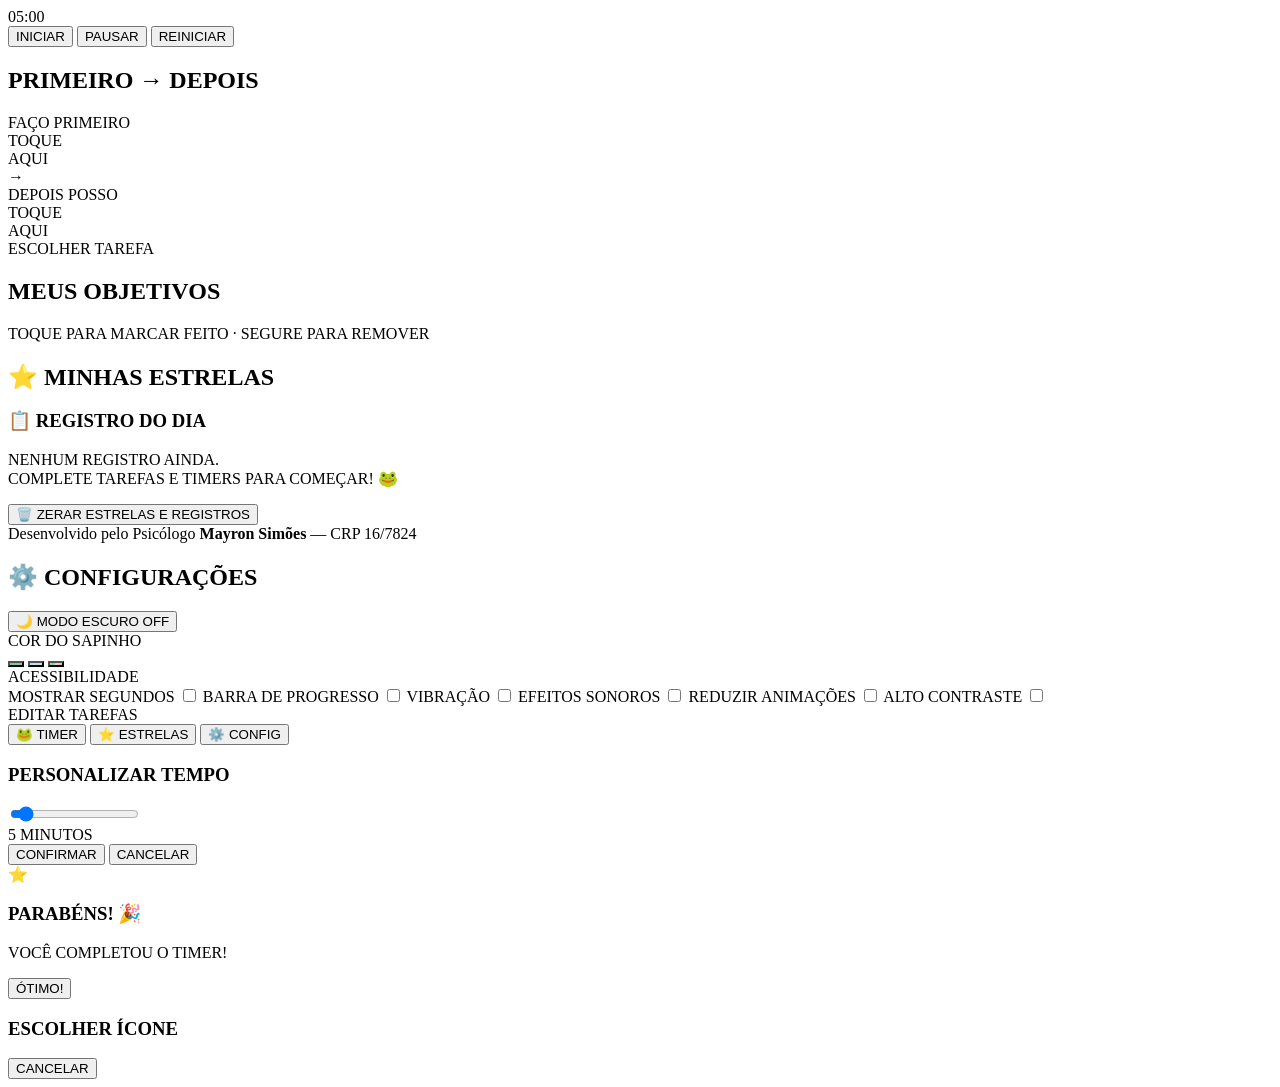
==== commit 73b3cf4a: "Create index.html" ====
--- a/index.html
+++ b/index.html
@@ -1,34 +1,19 @@
 <!DOCTYPE html>
 <html lang="pt-BR">
-<head>
-  <meta charset="UTF-8">
-  <meta name="viewport" content="width=device-width, initial-scale=1.0, maximum-scale=1">
-  <meta name="apple-mobile-web-app-capable" content="yes">
-  <meta name="apple-mobile-web-app-status-bar-style" content="default">
-  <title>Sapo do Tempo — Lago Encantado</title>
-  <meta name="description" content="Timer visual com sapinhos para crianças, de forma suave e acolhedora.">
-  <style>
-@font-face{
-  font-family:'Nunito';
-  font-style:normal;
-  font-weight:400 900;
-  font-display:swap;
-  src:url([data-uri]) format('woff2');
-}
-*,*:before,*:after{box-sizing:border-box;margin:0;padding:0}:root{--font: "Nunito", "Segoe UI", Arial, sans-serif;--sky-top: #87CEEB;--sky-bot: #C9E8F5;--water-top: #5BB8D4;--water-bot: #3A9AB5;--water-ripple: rgba(255,255,255,.18);--panel-bg: rgba(255,255,255,.96);--panel-shadow: 0 8px 40px rgba(60,120,180,.13);--text-main: #3a5a3a;--text-sub: #5a7a5a;--btn-primary: #5cba6e;--btn-primary-text: #fff;--btn-pause: #f4a940;--btn-pause-text: #fff;--btn-reset: #e87a5a;--btn-reset-text: #fff;--preset-bg: #e8f5e9;--preset-active: #5cba6e;--preset-active-text: #fff;--preset-text: #3a7a3a;--lily-color: #5dba6e;--lily-border: #3a8a4a;--modal-bg: #fff;--setting-border: #e0f0e0;--tab-nav-bg: rgba(255,255,255,.97);--tab-nav-border: rgba(0,0,0,.08);--tab-active-color: #5cba6e;--tab-inactive-color: #aaa}body.night{--sky-top: #0d1b3e;--sky-bot: #1a2f5e;--water-top: #1a3a5c;--water-bot: #0d2540;--water-ripple: rgba(100,180,255,.12);--panel-bg: rgba(20,35,60,.98);--panel-shadow: 0 8px 40px rgba(0,0,30,.4);--text-main: #c8e8ff;--text-sub: #8ab8d8;--btn-primary: #3a7aaa;--btn-primary-text: #fff;--btn-pause: #c07820;--btn-reset: #aa4040;--preset-bg: rgba(30,60,100,.6);--preset-active: #3a7aaa;--preset-active-text: #fff;--preset-text: #8ab8d8;--lily-color: #2a5a3a;--lily-border: #1a3a28;--modal-bg: #12243a;--setting-border: #1e3a5a;--tab-nav-bg: rgba(12,24,48,.98);--tab-nav-border: rgba(255,255,255,.06);--tab-active-color: #3a7aaa;--tab-inactive-color: #4a6a8a}body.high-contrast{--sky-top: #000;--sky-bot: #111;--water-top: #000;--water-bot: #000;--panel-bg: #000;--text-main: #fff;--text-sub: #fff;--btn-primary: #fff;--btn-primary-text: #000;--modal-bg: #000;--preset-bg: #111;--preset-text: #fff;--tab-nav-bg: #000}html,body{height:100%;font-family:var(--font);overflow-x:hidden}body{background:var(--sky-top);color:var(--text-main);transition:background .8s,color .4s;min-height:100vh}#app{display:flex;flex-direction:column;min-height:100vh;position:relative}.tab-panel{display:none;flex-direction:column;flex:1;min-height:0}.tab-panel.active{display:flex}.tab-scroll{flex:1;overflow-y:auto;overflow-x:hidden;-webkit-overflow-scrolling:touch;padding-bottom:80px}#tab-timer .tab-scroll{background:var(--panel-bg);transition:background .5s}#tab-timer #scene{background:transparent}.tab-scroll-padded{padding:0 0 80px;background:var(--panel-bg);transition:background .5s}#tab-nav{position:fixed;bottom:0;left:50%;transform:translate(-50%);width:100%;max-width:520px;height:68px;background:var(--tab-nav-bg);border-top:1px solid var(--tab-nav-border);display:flex;align-items:stretch;z-index:500;backdrop-filter:blur(12px);-webkit-backdrop-filter:blur(12px);box-shadow:0 -4px 24px #00000014}.tab-btn{flex:1;background:none;border:none;cursor:pointer;display:flex;flex-direction:column;align-items:center;justify-content:center;gap:3px;padding:8px 4px;color:var(--tab-inactive-color);transition:color .2s,transform .15s;-webkit-tap-highlight-color:transparent;font-family:var(--font)}.tab-btn:active{transform:scale(.9)}.tab-btn.active{color:var(--tab-active-color)}.tab-icon{font-size:22px;line-height:1}.tab-label{font-size:10px;font-weight:900;letter-spacing:.5px;text-transform:uppercase}#scene{position:relative;width:100%;min-height:320px;overflow:hidden;-webkit-user-select:none;user-select:none}#sky{position:absolute;inset:0;background:linear-gradient(180deg,var(--sky-top) 0%,var(--sky-bot) 100%);transition:background 1s;overflow:hidden}.sun{position:absolute;top:18px;right:28px;width:52px;height:52px;background:radial-gradient(circle,#FFE866 55%,#FFD030 80%,transparent 100%);border-radius:50%;box-shadow:0 0 28px 10px #ffdc3259;animation:sun-pulse 4s ease-in-out infinite}body.night .sun{display:none}@keyframes sun-pulse{0%,to{transform:scale(1);box-shadow:0 0 28px 10px #ffdc3259}50%{transform:scale(1.06);box-shadow:0 0 40px 16px #ffdc3280}}.moon{display:none;position:absolute;top:18px;right:28px;width:48px;height:48px;background:radial-gradient(circle at 60% 40%,#eeeacc 40%,#c8c49a);border-radius:50%;box-shadow:0 0 22px 8px #b4b47840;animation:moon-glow 5s ease-in-out infinite;overflow:hidden}body.night .moon{display:block}.moon-crater{position:absolute;background:#a09b6e80;border-radius:50%}@keyframes moon-glow{0%,to{box-shadow:0 0 22px 8px #b4b47840}50%{box-shadow:0 0 36px 14px #b4b47866}}.stars{position:absolute;inset:0;pointer-events:none}.star-dot{position:absolute;background:#fff;border-radius:50%;animation:twinkle var(--dur, 3s) var(--delay, 0s) ease-in-out infinite}@keyframes twinkle{0%,to{opacity:.9}50%{opacity:.2}}.cloud{position:absolute;height:30px;background:#ffffffd9;border-radius:40px;animation:cloud-drift linear infinite;filter:blur(.5px)}.cloud:before,.cloud:after{content:"";position:absolute;background:#ffffffd9;border-radius:50%}.cloud:before{width:52%;height:160%;top:-70%;left:18%}.cloud:after{width:38%;height:140%;top:-58%;left:50%}body.night .cloud{background:#3c507899}body.night .cloud:before,body.night .cloud:after{background:#3c507899}@keyframes cloud-drift{0%{transform:translate(0)}to{transform:translate(110vw)}}.scene-flies{position:absolute;inset:0;pointer-events:none;z-index:10}.scene-fly{position:absolute;font-size:14px;animation:fly-wander linear infinite;opacity:.7}@keyframes fly-wander{0%{transform:translate(0) rotate(0)}25%{transform:translate(12px,-8px) rotate(20deg)}50%{transform:translate(-5px,-15px) rotate(-10deg)}75%{transform:translate(8px,-5px) rotate(15deg)}to{transform:translate(0) rotate(0)}}#frog-area{position:relative;min-height:180px;padding:8px 12px 0;display:flex;align-items:flex-end;justify-content:center;z-index:5}#frog-grid{display:flex;flex-wrap:wrap;justify-content:center;gap:6px;align-items:flex-end;max-width:100%;padding-bottom:4px}.frog-unit{display:flex;flex-direction:column;align-items:center;position:relative;--frog-size: 64px}.frog-unit.big-mode{--frog-size: 96px}.frog-svg-wrap{width:var(--frog-size);height:var(--frog-size);position:relative;transition:transform .3s;cursor:default}.frog-svg-wrap svg{width:100%;height:100%;display:block}.frog-label{font-size:10px;font-weight:800;color:var(--text-sub);margin-top:1px;line-height:1;background:#ffffffb3;border-radius:8px;padding:1px 4px}.lily-pad{width:var(--frog-size);height:calc(var(--frog-size) * .28);background:var(--lily-color);border-radius:50%/60% 60% 40% 40%;border:2px solid var(--lily-border);position:relative;margin-top:-4px;box-shadow:0 2px 6px #00000026}.lily-pad:before{content:"";position:absolute;top:20%;left:12%;width:30%;height:3px;background:#ffffff40;border-radius:4px;transform:rotate(-20deg)}.lp-deco{position:absolute;bottom:30%;width:55px;height:18px}.lp-d1{left:6%}.lp-d2{right:8%}.frog-unit.jumping .frog-svg-wrap{animation:frog-jump .9s ease-in forwards}@keyframes frog-jump{0%{transform:translateY(0) rotate(0) scale(1)}30%{transform:translateY(-44px) rotate(-15deg) scale(1.1)}60%{transform:translateY(-20px) rotate(10deg) scale(1.05)}85%{transform:translateY(18px) rotate(5deg) scale(.95)}to{transform:translateY(60px) rotate(20deg) scale(.7);opacity:0}}.frog-unit.gone{visibility:hidden}.frog-unit.swimming .frog-svg-wrap{animation:frog-swim 3.5s ease-in-out infinite;opacity:.6}@keyframes frog-swim{0%{transform:translate(0) rotate(-5deg)}25%{transform:translate(12px) rotate(5deg)}50%{transform:translate(0) rotate(-5deg)}75%{transform:translate(-12px) rotate(5deg)}to{transform:translate(0) rotate(-5deg)}}.eyelid{transform-origin:top center;transform:scaleY(0);transition:transform .08s ease-in}.frog-unit.blinking .eyelid{transform:scaleY(1)}.frog-unit.big-mode .frog-svg-wrap{filter:drop-shadow(0 0 8px rgba(255,210,0,.5))}.frog-unit.stretching .frog-svg-wrap{animation:frog-stretch 1.4s ease-in-out}@keyframes frog-stretch{0%,to{transform:scaleY(1)}30%{transform:scaleY(1.25) scaleX(.92)}60%{transform:scaleY(.88) scaleX(1.1)}}.frog-unit.diving .frog-svg-wrap{animation:frog-dive 1.2s ease-in-out}@keyframes frog-dive{0%,to{transform:translateY(0)}40%{transform:translateY(14px) rotate(10deg)}80%{transform:translateY(4px) rotate(-5deg)}}.frog-unit.looking .frog-svg-wrap{animation:frog-look 1.6s ease-in-out}@keyframes frog-look{0%,to{transform:rotate(0)}25%{transform:rotate(-15deg)}75%{transform:rotate(15deg)}}.frog-speech{position:fixed;z-index:200;background:var(--modal-bg);color:var(--text-main);border-radius:20px;padding:10px 16px;font-size:15px;font-weight:800;box-shadow:0 4px 20px #0000002e;pointer-events:none;transition:opacity .4s;max-width:220px;text-align:center}.frog-speech:after{content:"▼";position:absolute;bottom:-14px;left:50%;transform:translate(-50%);color:var(--modal-bg);font-size:16px}.fly-eat-overlay{position:absolute;top:0;left:0;width:100%;height:100%;pointer-events:none;z-index:20}.fly-dot{position:absolute;font-size:12px;animation:fly-approach .8s ease-in forwards}@keyframes fly-approach{0%{transform:translate(0) scale(1);opacity:1}to{transform:translate(var(--tx),var(--ty)) scale(0);opacity:0}}#water{position:relative;height:80px;background:linear-gradient(180deg,var(--water-top) 0%,var(--water-bot) 100%);overflow:hidden;transition:background 1s}.water-ripple{position:absolute;inset:0;background:repeating-linear-gradient(90deg,transparent,transparent 18px,var(--water-ripple) 18px,var(--water-ripple) 20px);animation:ripple-move 4s linear infinite;opacity:.7}@keyframes ripple-move{0%{background-position:0 0}to{background-position:40px 0}}.water-bubbles{position:absolute;inset:0;pointer-events:none}.bubble{position:absolute;border-radius:50%;background:#ffffff38;border:1px solid rgba(255,255,255,.35);animation:bubble-rise linear infinite}@keyframes bubble-rise{0%{transform:translateY(0) scale(1);opacity:.7}to{transform:translateY(-80px) scale(1.3);opacity:0}}.splash-ring{position:absolute;border-radius:50%;border:3px solid rgba(255,255,255,.6);animation:splash-expand .7s ease-out forwards;pointer-events:none}@keyframes splash-expand{0%{width:10px;height:10px;opacity:.8}to{width:50px;height:50px;opacity:0;margin-top:-20px;margin-left:-20px}}#timer-panel{background:var(--panel-bg);border-radius:28px 28px 0 0;box-shadow:var(--panel-shadow);padding:20px 18px 24px;position:relative;z-index:10;transition:background .5s,box-shadow .5s;backdrop-filter:blur(8px);-webkit-backdrop-filter:blur(8px)}#progress-bar-wrap{height:8px;background:var(--preset-bg);border-radius:8px;overflow:hidden;margin-bottom:10px}#progress-bar-fill{height:100%;background:linear-gradient(90deg,#5cba6e,#a0d88a);border-radius:8px;transition:width 1s linear;width:100%}#time-display{text-align:center;margin:4px 0 14px}#time-text{font-size:66px;font-weight:900;color:var(--text-main);letter-spacing:2px;line-height:1;display:block;transition:color .3s}#time-seconds{font-size:15px;color:var(--text-sub);font-weight:800;text-transform:uppercase}#presets{display:flex;flex-wrap:wrap;gap:7px;justify-content:center;margin-bottom:14px}.preset-btn{background:var(--preset-bg);color:var(--preset-text);border:none;border-radius:20px;padding:9px 15px;font-size:14px;font-weight:900;font-family:var(--font);letter-spacing:.3px;cursor:pointer;text-transform:uppercase;transition:background .2s,color .2s,transform .15s;-webkit-tap-highlight-color:transparent}.preset-btn:active{transform:scale(.93)}.preset-btn.active{background:var(--preset-active);color:var(--preset-active-text);box-shadow:0 3px 12px #5cba6e4d}#timer-controls{display:flex;gap:10px;justify-content:center;margin-bottom:14px}.ctrl-btn{flex:1;max-width:150px;padding:15px 8px;border:none;border-radius:22px;font-size:16px;font-weight:900;font-family:var(--font);letter-spacing:.3px;text-transform:uppercase;cursor:pointer;transition:transform .15s,box-shadow .15s;-webkit-tap-highlight-color:transparent;box-shadow:0 4px 12px #0000001f}.ctrl-btn:active{transform:scale(.94)}.btn-start{background:var(--btn-primary);color:var(--btn-primary-text)}.btn-pause{background:var(--btn-pause);color:var(--btn-pause-text)}.btn-reset{background:var(--btn-reset);color:var(--btn-reset-text)}#motivation-msg{text-align:center;font-size:16px;font-weight:900;color:var(--btn-primary);padding:12px 14px;background:var(--preset-bg);border-radius:18px;animation:msg-pop .4s cubic-bezier(.34,1.56,.64,1);text-transform:uppercase}@keyframes msg-pop{0%{transform:scale(.8);opacity:0}to{transform:scale(1);opacity:1}}.section-title{font-size:20px;font-weight:900;color:var(--text-main);text-align:center;text-transform:uppercase;letter-spacing:.5px;margin-bottom:10px}.section-title.page-title{font-size:24px;padding:28px 20px 16px;margin-bottom:0}.section-sub{font-size:12px;font-weight:800;color:var(--text-sub);text-align:center;text-transform:uppercase;letter-spacing:.4px;margin-bottom:14px}.subsection-title{font-size:17px;font-weight:900;color:var(--text-main);text-transform:uppercase;letter-spacing:.4px;padding:20px 18px 10px}#primeiro-depois-section{background:var(--panel-bg);border-top:2px solid var(--setting-border);padding:20px 14px 24px;transition:background .5s}.pd-row{display:flex;align-items:stretch;gap:10px;margin-bottom:14px}.pd-slot{flex:1;display:flex;flex-direction:column;align-items:center;gap:8px}.pd-slot-header{font-size:12px;font-weight:900;color:#fff;text-transform:uppercase;letter-spacing:.5px;padding:7px 10px;border-radius:12px;text-align:center;width:100%}.pd-slot-primeiro .pd-slot-header{background:#f4a940}.pd-slot-depois .pd-slot-header{background:#5cba6e}.pd-card{flex:1;width:100%;background:var(--preset-bg);border-radius:18px;padding:16px 10px 14px;text-align:center;cursor:pointer;transition:transform .15s,box-shadow .2s,border-color .2s;-webkit-tap-highlight-color:transparent;border:2.5px solid transparent;min-height:96px;display:flex;align-items:center;justify-content:center}.pd-card:active{transform:scale(.95)}.pd-card.selected{border-color:var(--preset-active);box-shadow:0 0 0 3px #5cba6e33}.pd-arrow{display:flex;align-items:center;justify-content:center;font-size:28px;font-weight:900;color:var(--text-sub);padding-top:36px;flex-shrink:0}.pd-task-area{display:flex;flex-direction:column;align-items:center;gap:6px}.pd-task-icon{font-size:32px}.pd-task-name{font-size:13px;font-weight:800;color:var(--text-main);text-transform:uppercase}.pd-placeholder{font-size:13px;color:var(--text-sub);font-weight:800;text-transform:uppercase;line-height:1.4}#pd-task-picker{background:var(--panel-bg);border-radius:18px;padding:14px;border:2px solid var(--setting-border);margin-top:4px}.pd-picker-title{font-size:14px;font-weight:900;color:var(--text-sub);text-transform:uppercase;letter-spacing:.5px;margin-bottom:12px;text-align:center}#pd-tasks-grid{display:flex;flex-wrap:wrap;gap:8px;justify-content:center}.pd-task-btn{background:var(--preset-bg);border:none;border-radius:16px;padding:11px 14px;font-size:13px;font-weight:800;font-family:var(--font);color:var(--text-main);text-transform:uppercase;cursor:pointer;display:flex;flex-direction:column;align-items:center;gap:5px;min-width:76px;transition:background .2s,transform .15s;-webkit-tap-highlight-color:transparent}.pd-task-btn .task-icon{font-size:26px}.pd-task-btn:active{transform:scale(.93)}.pd-task-btn.selected{background:var(--preset-active);color:#fff}#objetivos-section{background:var(--panel-bg);border-top:2px solid var(--setting-border);padding:20px 12px 28px;transition:background .5s}#objetivos-grid{display:grid;grid-template-columns:repeat(3,1fr);gap:10px;margin-top:4px}.objetivo-card{border-radius:20px;padding:14px 8px 12px;display:flex;flex-direction:column;align-items:center;gap:6px;cursor:pointer;transition:transform .15s,opacity .2s;-webkit-tap-highlight-color:transparent;text-align:center;min-height:120px;position:relative;border:2.5px solid transparent;-webkit-user-select:none;user-select:none}.objetivo-card:active{transform:scale(.94)}.objetivo-card.obj-empty{background:color-mix(in srgb,var(--obj-color) 18%,var(--panel-bg));border-color:color-mix(in srgb,var(--obj-color) 35%,transparent);border-style:dashed}.objetivo-card.obj-set{background:color-mix(in srgb,var(--obj-color) 22%,var(--panel-bg));border-color:var(--obj-color)}.objetivo-card.obj-done{background:color-mix(in srgb,var(--obj-color) 30%,var(--panel-bg));border-color:var(--obj-color);box-shadow:0 4px 16px color-mix(in srgb,var(--obj-color) 40%,transparent)}.obj-label{font-size:9px;font-weight:900;text-transform:uppercase;letter-spacing:.5px;color:var(--obj-dark, #555);opacity:.85}.obj-icon{font-size:32px}.obj-name{font-size:11px;font-weight:800;color:var(--text-main);text-transform:uppercase;line-height:1.2;word-break:break-word}.obj-done-badge{font-size:11px;font-weight:900;color:#fff;background:var(--obj-color);border-radius:10px;padding:3px 8px;text-transform:uppercase;letter-spacing:.3px;margin-top:2px}.obj-add-icon{font-size:28px;font-weight:900;color:color-mix(in srgb,var(--obj-color) 70%,var(--text-sub));line-height:1;margin-top:4px}.obj-add-text{font-size:11px;font-weight:900;text-transform:uppercase;color:color-mix(in srgb,var(--obj-color) 70%,var(--text-sub));letter-spacing:.4px}#stars-panel{display:flex;flex-direction:column;align-items:center;gap:8px;padding:14px 18px;background:var(--preset-bg);margin:0 16px 16px;border-radius:22px}#stars-display{display:flex;gap:3px;flex-wrap:wrap;justify-content:center}.star-item{font-size:22px;animation:star-appear .4s cubic-bezier(.34,1.56,.64,1)}@keyframes star-appear{0%{transform:scale(0) rotate(-30deg)}to{transform:scale(1) rotate(0)}}#stars-count{font-size:15px;font-weight:900;color:var(--text-sub);text-transform:uppercase;letter-spacing:.4px}#registro-section{padding:0 16px 16px}#registro-empty{text-align:center;color:var(--text-sub);font-size:15px;font-weight:800;text-transform:uppercase;padding:30px 20px;line-height:1.6}#registro-list{display:flex;flex-direction:column;gap:14px}.registro-dia{background:var(--preset-bg);border-radius:20px;padding:16px;animation:modal-in .3s ease}.registro-data{font-size:16px;font-weight:900;color:var(--text-main);text-transform:uppercase;margin-bottom:12px;padding-bottom:10px;border-bottom:2px solid rgba(92,186,110,.3);letter-spacing:.3px}.registro-bloco-title{font-size:11px;font-weight:900;color:var(--text-sub);text-transform:uppercase;letter-spacing:.6px;margin-bottom:6px;margin-top:10px}.registro-bloco-title:first-of-type{margin-top:0}.registro-item{font-size:14px;font-weight:700;color:var(--text-main);padding:4px 0;display:flex;align-items:center;gap:6px}.registro-vazio{font-size:13px;color:var(--text-sub);font-weight:700;font-style:italic;padding:2px 0}#reset-stars-wrap{text-align:center;padding:8px 16px 24px}#btn-reset-all{background:none;border:2px solid var(--btn-reset);color:var(--btn-reset);border-radius:20px;padding:11px 24px;font-size:14px;font-weight:900;font-family:var(--font);text-transform:uppercase;letter-spacing:.4px;cursor:pointer;transition:background .2s,color .2s,transform .15s;-webkit-tap-highlight-color:transparent}#btn-reset-all:active{transform:scale(.93)}#btn-reset-all:hover{background:var(--btn-reset);color:#fff}#tab-config .tab-scroll-padded{display:flex;flex-direction:column;gap:0}.config-block{padding:14px 16px;border-bottom:1px solid var(--setting-border)}.config-block:last-child{border-bottom:none}.config-block-title{font-size:12px;font-weight:900;color:var(--text-sub);text-transform:uppercase;letter-spacing:.7px;margin-bottom:12px}.config-night-btn{width:100%;display:flex;align-items:center;gap:12px;background:var(--preset-bg);border:2px solid var(--setting-border);border-radius:18px;padding:16px 18px;cursor:pointer;font-family:var(--font);transition:background .2s,border-color .2s,transform .15s;-webkit-tap-highlight-color:transparent}.config-night-btn:active{transform:scale(.97)}.config-night-btn.night-on{background:#3a7aaa26;border-color:#3a7aaa}.config-night-icon{font-size:26px}.config-night-text{flex:1;text-align:left;font-size:16px;font-weight:900;color:var(--text-main);text-transform:uppercase;letter-spacing:.5px}.config-night-badge{font-size:13px;font-weight:900;padding:5px 14px;border-radius:20px;background:var(--preset-active);color:#fff;letter-spacing:.5px;min-width:48px;text-align:center}#frog-color-selector{display:flex;gap:14px;align-items:center}.color-btn{width:36px;height:36px;border-radius:50%;border:3px solid transparent;cursor:pointer;transition:transform .15s,border-color .2s;-webkit-tap-highlight-color:transparent}.color-btn:active{transform:scale(.88)}.color-btn.active{border-color:var(--text-main);transform:scale(1.15)}.settings-list{display:flex;flex-direction:column;gap:0}.setting-item{display:flex;justify-content:space-between;align-items:center;padding:14px 4px;border-bottom:1px solid var(--setting-border);font-size:15px;font-weight:800;color:var(--text-main);text-transform:uppercase;letter-spacing:.3px;cursor:pointer}.setting-item:last-child{border-bottom:none}.setting-item input[type=checkbox]{width:24px;height:24px;accent-color:var(--btn-primary);cursor:pointer;flex-shrink:0}#task-editor{display:flex;flex-direction:column;gap:10px}.task-editor-row{display:flex;align-items:center;gap:10px;background:var(--preset-bg);border-radius:14px;padding:8px 12px}.task-emoji-btn{font-size:28px;background:none;border:none;cursor:pointer;padding:4px;border-radius:10px;transition:background .15s,transform .15s;-webkit-tap-highlight-color:transparent;line-height:1}.task-emoji-btn:active{transform:scale(.88);background:var(--setting-border)}.task-name-input{flex:1;border:none;background:none;font-size:15px;font-weight:800;font-family:var(--font);color:var(--text-main);text-transform:uppercase;outline:none;padding:4px 0;border-bottom:1.5px solid var(--setting-border);transition:border-color .2s}.task-name-input:focus{border-color:var(--preset-active)}.modal-overlay{position:fixed;inset:0;background:#00000073;z-index:1000;display:flex;align-items:center;justify-content:center;padding:20px;animation:overlay-in .25s ease}@keyframes overlay-in{0%{opacity:0}to{opacity:1}}.modal{background:var(--modal-bg);border-radius:28px;padding:28px 22px;max-width:340px;width:100%;box-shadow:0 12px 50px #00000040;animation:modal-in .3s cubic-bezier(.34,1.56,.64,1);transition:background .3s}@keyframes modal-in{0%{transform:scale(.82);opacity:0}to{transform:scale(1);opacity:1}}.modal h3{font-size:20px;font-weight:900;color:var(--text-main);text-transform:uppercase;letter-spacing:.5px;margin-bottom:18px;text-align:center}.modal-btns{display:flex;gap:10px;margin-top:20px;justify-content:center}.modal-btn{flex:1;padding:14px 10px;border:none;border-radius:18px;font-size:15px;font-weight:900;font-family:var(--font);text-transform:uppercase;letter-spacing:.4px;cursor:pointer;transition:transform .15s;-webkit-tap-highlight-color:transparent}.modal-btn:active{transform:scale(.94)}.btn-confirm{background:var(--btn-primary);color:#fff}.btn-cancel{background:var(--preset-bg);color:var(--text-main)}.custom-input-wrap{text-align:center}#custom-range{width:100%;-webkit-appearance:none;appearance:none;height:6px;border-radius:6px;background:var(--preset-bg);outline:none;margin:12px 0}#custom-range::-webkit-slider-thumb{-webkit-appearance:none;width:28px;height:28px;border-radius:50%;background:var(--btn-primary);cursor:pointer;box-shadow:0 2px 8px #5cba6e66}#custom-range-label{font-size:22px;font-weight:900;color:var(--text-main);text-transform:uppercase;letter-spacing:.5px}.modal-congrats{text-align:center}.modal-congrats h3{font-size:26px}#congrats-stars{font-size:38px;margin-bottom:8px}.modal-congrats p{color:var(--text-sub);font-size:15px;font-weight:800;text-transform:uppercase;margin-bottom:14px;line-height:1.4}#confetti-container{position:relative;height:60px;overflow:hidden;margin:8px 0}.confetti-piece{position:absolute;width:8px;height:8px;border-radius:2px;animation:confetti-fall 1.4s ease-out forwards}@keyframes confetti-fall{0%{transform:translateY(-10px) rotate(0);opacity:1}to{transform:translateY(70px) rotate(360deg);opacity:0}}#emoji-grid{display:grid;grid-template-columns:repeat(6,1fr);gap:6px;margin-top:4px}.emoji-pick-btn{font-size:26px;background:var(--preset-bg);border:none;border-radius:12px;padding:8px 4px;cursor:pointer;transition:background .15s,transform .12s;-webkit-tap-highlight-color:transparent;text-align:center;line-height:1}.emoji-pick-btn:active{transform:scale(.85);background:var(--preset-active)}#app-footer{text-align:center;padding:20px 20px 24px;font-size:13px;color:var(--text-sub);font-weight:700;transition:color .4s}#app-footer strong{color:var(--text-main);font-weight:900}.hidden{display:none!important}body.reduce-motion *{animation-duration:.001ms!important;transition-duration:.001ms!important}body.reduce-motion .frog-unit.jumping .frog-svg-wrap{animation:none;opacity:0}body.reduce-motion .frog-unit.swimming .frog-svg-wrap{animation:none}::-webkit-scrollbar{width:4px}::-webkit-scrollbar-thumb{background:var(--preset-active);border-radius:4px}@media(min-width:500px){.frog-unit{--frog-size: 72px}.frog-unit.big-mode{--frog-size: 108px}#time-text{font-size:78px}}@media(min-width:700px){#app{max-width:520px;margin:0 auto}#scene{border-radius:0}}#pd-minute-section{margin-top:4px}#pd-minute-grid{display:flex;flex-wrap:wrap;gap:8px;justify-content:center}.pd-minute-btn{background:var(--preset-bg);border:none;border-radius:16px;padding:12px 18px;font-size:15px;font-weight:900;font-family:var(--font);color:var(--preset-text);text-transform:uppercase;letter-spacing:.3px;cursor:pointer;transition:background .2s,color .2s,transform .15s;-webkit-tap-highlight-color:transparent;min-width:72px;text-align:center}.pd-minute-btn:active{transform:scale(.93)}.pd-minute-btn.selected{background:var(--preset-active);color:var(--preset-active-text);box-shadow:0 3px 12px #5cba6e4d}.pd-picker-task-hint{font-size:12px;font-weight:700;color:var(--text-sub);text-transform:none}.pd-task-mins{font-size:14px;font-weight:900;color:#fff;background:var(--preset-active);border-radius:12px;padding:4px 12px;letter-spacing:.3px;margin-top:2px;display:inline-block}.pd-task-mins-hint{font-size:10px;font-weight:800;color:var(--text-sub);text-transform:uppercase;letter-spacing:.4px;margin-top:2px}.objetivos-confetti-overlay{position:fixed;inset:0;z-index:900;pointer-events:none;display:flex;align-items:center;justify-content:center;animation:overlay-in .3s ease}.objetivos-confetti-overlay.fade-out{animation:overlay-out .6s ease forwards}@keyframes overlay-out{0%{opacity:1}to{opacity:0}}.obj-celebrate-msg{position:absolute;top:35%;left:50%;transform:translate(-50%,-50%);background:#fff;color:#3a5a3a;font-size:22px;font-weight:900;text-align:center;text-transform:uppercase;letter-spacing:.5px;padding:20px 28px;border-radius:24px;box-shadow:0 8px 40px #0003;animation:celebrate-msg-pop .5s cubic-bezier(.34,1.56,.64,1);line-height:1.4;z-index:10;white-space:nowrap}body.night .obj-celebrate-msg{background:#12243a;color:#c8e8ff}@keyframes celebrate-msg-pop{0%{transform:translate(-50%,-50%) scale(.5);opacity:0}to{transform:translate(-50%,-50%) scale(1);opacity:1}}.obj-confetti-piece{position:absolute;top:-20px;animation:obj-confetti-fall linear forwards}@keyframes obj-confetti-fall{0%{transform:translateY(0) rotate(0);opacity:1}80%{opacity:1}to{transform:translateY(100vh) rotate(720deg);opacity:0}}.frog-unit.celebrating .frog-svg-wrap{animation:frog-celebrate 2.5s ease-in-out}@keyframes frog-celebrate{0%{transform:scale(1) rotate(0)}10%{transform:scale(1.3) rotate(-20deg) translateY(-10px)}20%{transform:scale(1.3) rotate(20deg) translateY(-14px)}30%{transform:scale(1.3) rotate(-15deg) translateY(-10px)}40%{transform:scale(1.3) rotate(15deg) translateY(-14px)}50%{transform:scale(1.2) rotate(-10deg) translateY(-8px)}60%{transform:scale(1.2) rotate(10deg) translateY(-8px)}80%{transform:scale(1.1) rotate(0) translateY(-4px)}to{transform:scale(1) rotate(0) translateY(0)}}.frog-unit.celebrating .frog-svg-wrap{filter:drop-shadow(0 0 12px rgba(255,215,0,.8))}@supports not (background: color-mix(in srgb,red,blue)){.objetivo-card.obj-empty{background:#ff9a3c1f;border-color:#ff9a3c4d}.objetivo-card.obj-set{background:#ff9a3c33;border-color:#ff9a3ccc}.objetivo-card.obj-done{background:#5cba6e40;border-color:#5cba6e}.obj-label,.obj-add-text,.obj-add-icon{color:var(--text-sub)}}
-
-
-.app-footer{margin-top:32px;padding:18px 16px 12px;text-align:center;border-top:1px solid rgba(255,255,255,0.15)}
-.app-footer p{margin:0;padding:2px 0;font-size:10px;font-family:'Nunito',sans-serif;font-weight:400;letter-spacing:.3px;color:rgba(80,100,80,.6);line-height:1.5}
-.app-footer strong{font-weight:700;color:rgba(60,90,60,.75)}
-body.night-mode .app-footer p{color:rgba(180,210,180,.45)}
-body.night-mode .app-footer strong{color:rgba(180,210,180,.6)}
-#scene-flies{display:none!important}
-
-  </style>
-</head>
-<body>
-<div id="app">
+  <head>
+    <meta charset="UTF-8" />
+    <meta name="viewport" content="width=device-width, initial-scale=1.0, maximum-scale=1" />
+    <meta name="apple-mobile-web-app-capable" content="yes" />
+    <meta name="apple-mobile-web-app-status-bar-style" content="default" />
+    <title>Sapo do Tempo — Lago Encantado</title>
+    <meta name="description" content="Timer visual com sapinhos para crianças, de forma suave e acolhedora." />
+    <link rel="preconnect" href="https://fonts.googleapis.com">
+    <link rel="preconnect" href="https://fonts.gstatic.com" crossorigin>
+    <link href="https://fonts.googleapis.com/css2?family=Nunito:wght@400;700;800;900&display=swap" rel="stylesheet">
+    <link rel="stylesheet" href="/src/style.css" />
+  </head>
+  <body>
+    <div id="app">
 
       <!-- ===== TAB: TIMER ===== -->
       <div id="tab-timer" class="tab-panel active">
@@ -48,536 +33,15 @@
                 <div class="cloud" style="top:18%;left:50%;width:70px;animation-delay:-12s;animation-duration:22s"></div>
                 <div class="cloud" style="top:8%;left:75%;width:55px;animation-delay:-6s;animation-duration:35s"></div>
               </div>
-              <div class="stars" id="stars"><div class="star-dot" style="width: 1.705678px; height: 1.705678px; left: 82.732717%; top: 26.221725%; --dur: 4.020498979870807s; --delay: 1.6232891687362745s;"></div><div class="star-dot" style="width: 3.731399px; height: 3.731399px; left: 10.399255%; top: 47.764986%; --dur: 2.6810498568032264s; --delay: 1.433674645820071s;"></div><div class="star-dot" style="width: 2.557457px; height: 2.557457px; left: 51.356058%; top: 74.466108%; --dur: 4.1303599917193s; --delay: 1.614465791640896s;"></div><div class="star-dot" style="width: 2.811796px; height: 2.811796px; left: 91.913732%; top: 2.47482%; --dur: 3.381389108621118s; --delay: 2.9468015002146952s;"></div><div class="star-dot" style="width: 3.678096px; height: 3.678096px; left: 72.467209%; top: 76.646726%; --dur: 2.440561539495092s; --delay: 0.40404770217100694s;"></div><div class="star-dot" style="width: 3.44192px; height: 3.44192px; left: 22.385425%; top: 41.782277%; --dur: 4.1507090176931705s; --delay: 2.1461215069331345s;"></div><div class="star-dot" style="width: 2.814207px; height: 2.814207px; left: 94.036278%; top: 34.68443%; --dur: 4.143119716942017s; --delay: 2.2138049160565503s;"></div><div class="star-dot" style="width: 2.532873px; height: 2.532873px; left: 27.51213%; top: 61.00253%; --dur: 2.4857527167578892s; --delay: 2.098450152583985s;"></div><div class="star-dot" style="width: 2.585897px; height: 2.585897px; left: 33.690682%; top: 2.798009%; --dur: 3.6487216856420157s; --delay: 1.48559832061528s;"></div><div class="star-dot" style="width: 3.645688px; height: 3.645688px; left: 2.20984%; top: 46.14182%; --dur: 4.144950297655989s; --delay: 2.3900678547317318s;"></div><div class="star-dot" style="width: 1.947067px; height: 1.947067px; left: 11.594016%; top: 6.630946%; --dur: 3.4208170518184704s; --delay: 2.5882336134211856s;"></div><div class="star-dot" style="width: 2.726479px; height: 2.726479px; left: 64.642489%; top: 79.954718%; --dur: 3.0387929572020766s; --delay: 2.9969881510126726s;"></div><div class="star-dot" style="width: 3.386686px; height: 3.386686px; left: 71.66057%; top: 38.059373%; --dur: 4.854442508895831s; --delay: 0.6881422729961755s;"></div><div class="star-dot" style="width: 2.695233px; height: 2.695233px; left: 36.770877%; top: 9.233168%; --dur: 2.88207304236658s; --delay: 1.9303336759560756s;"></div><div class="star-dot" style="width: 1.871866px; height: 1.871866px; left: 29.845026%; top: 48.554669%; --dur: 4.952188077688395s; --delay: 0.23520074135948965s;"></div><div class="star-dot" style="width: 2.111237px; height: 2.111237px; left: 45.801771%; top: 77.832942%; --dur: 3.4042868830669235s; --delay: 3.5213549617612134s;"></div><div class="star-dot" style="width: 3.197869px; height: 3.197869px; left: 47.998162%; top: 77.138917%; --dur: 4.170542857607286s; --delay: 2.6775730573901475s;"></div><div class="star-dot" style="width: 1.934893px; height: 1.934893px; left: 18.940273%; top: 79.313117%; --dur: 2.4538793721285748s; --delay: 0.8391287637074836s;"></div><div class="star-dot" style="width: 2.367612px; height: 2.367612px; left: 0.43324%; top: 15.489984%; --dur: 4.88218827666844s; --delay: 3.4366662717826197s;"></div><div class="star-dot" style="width: 2.645742px; height: 2.645742px; left: 95.934392%; top: 71.07515%; --dur: 4.869598194579182s; --delay: 3.0685874549145304s;"></div><div class="star-dot" style="width: 1.978136px; height: 1.978136px; left: 83.564549%; top: 77.867959%; --dur: 3.990907308999029s; --delay: 1.195910472357085s;"></div><div class="star-dot" style="width: 3.266952px; height: 3.266952px; left: 43.982877%; top: 34.141576%; --dur: 4.9861230557615315s; --delay: 1.1503732154917659s;"></div><div class="star-dot" style="width: 1.591099px; height: 1.591099px; left: 22.119347%; top: 70.976502%; --dur: 4.8465866006401255s; --delay: 0.6011286150207993s;"></div><div class="star-dot" style="width: 2.047544px; height: 2.047544px; left: 98.920865%; top: 81.718188%; --dur: 3.6547996291036813s; --delay: 0.5790557010380475s;"></div><div class="star-dot" style="width: 2.139215px; height: 2.139215px; left: 29.702987%; top: 71.085207%; --dur: 4.309542995735604s; --delay: 3.947871431755765s;"></div><div class="star-dot" style="width: 1.519914px; height: 1.519914px; left: 55.554201%; top: 25.925561%; --dur: 2.504529364740124s; --delay: 0.7243631968154318s;"></div><div class="star-dot" style="width: 3.452544px; height: 3.452544px; left: 54.785016%; top: 58.982298%; --dur: 4.67632397200604s; --delay: 0.541852822877217s;"></div><div class="star-dot" style="width: 1.613981px; height: 1.613981px; left: 13.404856%; top: 59.49272%; --dur: 3.1598601300178983s; --delay: 3.1401417011633885s;"></div><div class="star-dot" style="width: 2.531003px; height: 2.531003px; left: 19.806251%; top: 26.653178%; --dur: 4.559448539336858s; --delay: 1.5942847636309225s;"></div><div class="star-dot" style="width: 3.588697px; height: 3.588697px; left: 87.67498%; top: 52.467495%; --dur: 2.3328793835329384s; --delay: 2.432772663228973s;"></div><div class="star-dot" style="width: 3.268547px; height: 3.268547px; left: 90.779178%; top: 69.474478%; --dur: 4.075826450671674s; --delay: 1.9624522302082563s;"></div><div class="star-dot" style="width: 2.352287px; height: 2.352287px; left: 71.16219%; top: 34.516352%; --dur: 4.513232717568379s; --delay: 0.7330480389881506s;"></div><div class="star-dot" style="width: 2.354831px; height: 2.354831px; left: 32.108887%; top: 42.316425%; --dur: 3.5419054137494292s; --delay: 0.3318233089843554s;"></div><div class="star-dot" style="width: 2.671483px; height: 2.671483px; left: 42.071056%; top: 54.708969%; --dur: 2.1635017359398105s; --delay: 0.779696258991498s;"></div><div class="star-dot" style="width: 1.844656px; height: 1.844656px; left: 77.270513%; top: 77.637205%; --dur: 3.8003911133181387s; --delay: 0.29056091168899734s;"></div><div class="star-dot" style="width: 3.751512px; height: 3.751512px; left: 36.953126%; top: 13.144766%; --dur: 2.5622377266916083s; --delay: 3.7809324556407873s;"></div><div class="star-dot" style="width: 2.463683px; height: 2.463683px; left: 63.224854%; top: 34.526979%; --dur: 4.927528044771981s; --delay: 0.08135988941239036s;"></div><div class="star-dot" style="width: 3.405984px; height: 3.405984px; left: 29.003534%; top: 37.733798%; --dur: 3.079121986233776s; --delay: 3.101425070186771s;"></div><div class="star-dot" style="width: 1.882009px; height: 1.882009px; left: 16.136601%; top: 7.801931%; --dur: 2.4525383224769275s; --delay: 3.2902080308284027s;"></div><div class="star-dot" style="width: 2.859965px; height: 2.859965px; left: 32.377908%; top: 44.018051%; --dur: 3.4286977005423553s; --delay: 1.2301402970676993s;"></div><div class="star-dot" style="width: 1.851673px; height: 1.851673px; left: 89.582039%; top: 70.431632%; --dur: 2.307548791714455s; --delay: 0.9892254542357275s;"></div><div class="star-dot" style="width: 3.725918px; height: 3.725918px; left: 78.040926%; top: 40.0829%; --dur: 3.1488557902970546s; --delay: 2.2770640125542188s;"></div><div class="star-dot" style="width: 2.923124px; height: 2.923124px; left: 66.83482%; top: 57.589977%; --dur: 2.0891512987093797s; --delay: 2.8036380915404533s;"></div><div class="star-dot" style="width: 1.597393px; height: 1.597393px; left: 10.735343%; top: 72.878275%; --dur: 4.6465845723279635s; --delay: 0.34022280159526996s;"></div><div class="star-dot" style="width: 3.003244px; height: 3.003244px; left: 46.712838%; top: 18.528822%; --dur: 4.5227956399330775s; --delay: 3.635840516477094s;"></div><div class="star-dot" style="width: 3.805608px; height: 3.805608px; left: 21.725813%; top: 3.120119%; --dur: 2.1917390133885957s; --delay: 0.18609412441428175s;"></div><div class="star-dot" style="width: 3.37978px; height: 3.37978px; left: 4.875358%; top: 26.149822%; --dur: 3.3391009691618523s; --delay: 3.8195600753590413s;"></div><div class="star-dot" style="width: 3.261568px; height: 3.261568px; left: 10.513249%; top: 58.969653%; --dur: 2.5758504178347024s; --delay: 1.7191986583894643s;"></div><div class="star-dot" style="width: 3.145754px; height: 3.145754px; left: 38.61504%; top: 17.97134%; --dur: 3.965362381011624s; --delay: 0.5963734495136856s;"></div><div class="star-dot" style="width: 1.557421px; height: 1.557421px; left: 14.236898%; top: 11.773693%; --dur: 3.355709032221645s; --delay: 2.056091159591249s;"></div></div>
-            </div>
+              <div class="stars" id="stars"></div>
+            </div>
+            <div class="scene-flies" id="scene-flies"></div>
             <div id="frog-area">
-              <div id="frog-grid"><div class="frog-unit big-mode" data-idx="0"><div class="frog-svg-wrap"><svg viewBox="0 0 100 102" xmlns="http://www.w3.org/2000/svg" overflow="visible">
-  <defs>
-    <radialGradient id="bgf0" cx="38%" cy="28%" r="62%">
-      <stop offset="0%" stop-color="rgba(255,255,255,0.28)"></stop>
-      <stop offset="100%" stop-color="rgba(0,0,0,0)"></stop>
-    </radialGradient>
-  </defs>
-
-  <!-- Sombra -->
-  <ellipse cx="50" cy="100" rx="22" ry="4" fill="rgba(0,0,0,0.18)"></ellipse>
-
-  <!-- Pernas traseiras -->
-  <path d="M 26 84 Q 10 80 6 91 Q 4 99 14 99 Q 22 99 27 91" fill="#7FC9A0" stroke="#3a7a3a" stroke-width="1.8" stroke-linejoin="round"></path>
-  <circle cx="5" cy="95" r="3.2" fill="#7FC9A0" stroke="#3a7a3a" stroke-width="1.2"></circle>
-  <circle cx="10" cy="99" r="3.2" fill="#7FC9A0" stroke="#3a7a3a" stroke-width="1.2"></circle>
-  <circle cx="16" cy="101" r="3.2" fill="#7FC9A0" stroke="#3a7a3a" stroke-width="1.2"></circle>
-
-  <path d="M 74 84 Q 90 80 94 91 Q 96 99 86 99 Q 78 99 73 91" fill="#7FC9A0" stroke="#3a7a3a" stroke-width="1.8" stroke-linejoin="round"></path>
-  <circle cx="95" cy="95" r="3.2" fill="#7FC9A0" stroke="#3a7a3a" stroke-width="1.2"></circle>
-  <circle cx="90" cy="99" r="3.2" fill="#7FC9A0" stroke="#3a7a3a" stroke-width="1.2"></circle>
-  <circle cx="84" cy="101" r="3.2" fill="#7FC9A0" stroke="#3a7a3a" stroke-width="1.2"></circle>
-
-  <!-- Corpo -->
-  <ellipse cx="50" cy="77" rx="25" ry="21" fill="#7FC9A0" stroke="#3a7a3a" stroke-width="2"></ellipse>
-  <ellipse cx="50" cy="77" rx="25" ry="21" fill="url(#bgf0)"></ellipse>
-
-  <!-- Barriga -->
-  <ellipse cx="50" cy="80" rx="16" ry="14" fill="#D8F5E2" opacity="0.92"></ellipse>
-
-  <!-- Braços -->
-  <path d="M 27 73 Q 14 75 12 84 Q 14 91 22 90 Q 28 89 30 81" fill="#7FC9A0" stroke="#3a7a3a" stroke-width="1.8" stroke-linejoin="round"></path>
-  <circle cx="11" cy="87" r="2.8" fill="#7FC9A0" stroke="#3a7a3a" stroke-width="1.2"></circle>
-  <circle cx="13" cy="91" r="2.8" fill="#7FC9A0" stroke="#3a7a3a" stroke-width="1.2"></circle>
-  <circle cx="18" cy="93" r="2.8" fill="#7FC9A0" stroke="#3a7a3a" stroke-width="1.2"></circle>
-
-  <path d="M 73 73 Q 86 75 88 84 Q 86 91 78 90 Q 72 89 70 81" fill="#7FC9A0" stroke="#3a7a3a" stroke-width="1.8" stroke-linejoin="round"></path>
-  <circle cx="89" cy="87" r="2.8" fill="#7FC9A0" stroke="#3a7a3a" stroke-width="1.2"></circle>
-  <circle cx="87" cy="91" r="2.8" fill="#7FC9A0" stroke="#3a7a3a" stroke-width="1.2"></circle>
-  <circle cx="82" cy="93" r="2.8" fill="#7FC9A0" stroke="#3a7a3a" stroke-width="1.2"></circle>
-
-  <!-- Cabeça -->
-  <circle cx="50" cy="43" r="27" fill="#7FC9A0" stroke="#3a7a3a" stroke-width="2"></circle>
-  <ellipse cx="41" cy="30" rx="13" ry="8" fill="rgba(255,255,255,0.16)" transform="rotate(-20,41,30)"></ellipse>
-
-  <!-- Saliências dos olhos -->
-  <circle cx="33" cy="25" r="14" fill="#7FC9A0" stroke="#3a7a3a" stroke-width="1.8"></circle>
-  <circle cx="67" cy="25" r="14" fill="#7FC9A0" stroke="#3a7a3a" stroke-width="1.8"></circle>
-
-  <!-- Olho esquerdo -->
-  <circle cx="33" cy="25" r="12" fill="#fff"></circle>
-  <circle cx="34" cy="26" r="8.2" fill="#1a6be8"></circle>
-  <circle cx="34" cy="26" r="8.2" fill="rgba(120,180,255,0.25)"></circle>
-  <circle cx="34" cy="27" r="5.2" fill="#06060f"></circle>
-  <circle cx="30" cy="21" r="2.6" fill="rgba(255,255,255,0.92)"></circle>
-  <circle cx="36" cy="29" r="1.2" fill="rgba(255,255,255,0.55)"></circle>
-  <!-- Pálpebra esquerda (desliza de cima para baixo) -->
-  <circle class="eyelid eyelid-l-f0" cx="33" cy="25" r="13" fill="#7FC9A0" stroke="#3a7a3a" stroke-width="1.8" style="transform-origin: 33px 12px; transform: scaleY(0); transition: transform 0.09s ease-in;"></circle>
-
-  <!-- Olho direito -->
-  <circle cx="67" cy="25" r="12" fill="#fff"></circle>
-  <circle cx="66" cy="26" r="8.2" fill="#1a6be8"></circle>
-  <circle cx="66" cy="26" r="8.2" fill="rgba(120,180,255,0.25)"></circle>
-  <circle cx="66" cy="27" r="5.2" fill="#06060f"></circle>
-  <circle cx="63" cy="21" r="2.6" fill="rgba(255,255,255,0.92)"></circle>
-  <circle cx="69" cy="29" r="1.2" fill="rgba(255,255,255,0.55)"></circle>
-  <!-- Pálpebra direita -->
-  <circle class="eyelid eyelid-r-f0" cx="67" cy="25" r="13" fill="#7FC9A0" stroke="#3a7a3a" stroke-width="1.8" style="transform-origin: 67px 12px; transform: scaleY(0); transition: transform 0.09s ease-in;"></circle>
-
-  <!-- Narinas -->
-  <circle cx="44" cy="48" r="2.8" fill="#5c2a0a" opacity="0.72"></circle>
-  <circle cx="56" cy="48" r="2.8" fill="#5c2a0a" opacity="0.72"></circle>
-
-  <!-- Boca sorrindo -->
-  <g class="mouth-smile-f0" style="opacity:1">
-    <path d="M 36 56 Q 50 70 64 56" stroke="#3a7a3a" stroke-width="2.5" fill="none" stroke-linecap="round"></path>
-    <path d="M 36 56 Q 34 60 38 62" stroke="#3a7a3a" stroke-width="1.8" fill="none" stroke-linecap="round"></path>
-    <path d="M 64 56 Q 66 60 62 62" stroke="#3a7a3a" stroke-width="1.8" fill="none" stroke-linecap="round"></path>
-  </g>
-
-  <!-- Boca aberta (comer mosca / língua pra fora) -->
-  <g class="mouth-open-f0" style="opacity:0">
-    <path d="M 36 56 Q 50 72 64 56 Z" fill="#2a0f0f" stroke="#3a7a3a" stroke-width="2"></path>
-    <ellipse cx="50" cy="63" rx="12" ry="8" fill="#2a0f0f"></ellipse>
-    <!-- Língua rosada (visível ao mostrar língua) -->
-    <ellipse class="tongue-f0" cx="50" cy="69" rx="10" ry="7" fill="#ff7fa0" style="opacity:0"></ellipse>
-    <ellipse class="tongue-f0" cx="50" cy="73" rx="8" ry="4" fill="#ff9ab8" style="opacity:0; pointer-events:none;"></ellipse>
-  </g>
-</svg><div class="fly-eat-overlay"></div></div><div class="lily-pad"></div></div><div class="frog-unit big-mode" data-idx="1"><div class="frog-svg-wrap"><svg viewBox="0 0 100 102" xmlns="http://www.w3.org/2000/svg" overflow="visible">
-  <defs>
-    <radialGradient id="bgf1" cx="38%" cy="28%" r="62%">
-      <stop offset="0%" stop-color="rgba(255,255,255,0.28)"></stop>
-      <stop offset="100%" stop-color="rgba(0,0,0,0)"></stop>
-    </radialGradient>
-  </defs>
-
-  <!-- Sombra -->
-  <ellipse cx="50" cy="100" rx="22" ry="4" fill="rgba(0,0,0,0.18)"></ellipse>
-
-  <!-- Pernas traseiras -->
-  <path d="M 26 84 Q 10 80 6 91 Q 4 99 14 99 Q 22 99 27 91" fill="#7FC9A0" stroke="#3a7a3a" stroke-width="1.8" stroke-linejoin="round"></path>
-  <circle cx="5" cy="95" r="3.2" fill="#7FC9A0" stroke="#3a7a3a" stroke-width="1.2"></circle>
-  <circle cx="10" cy="99" r="3.2" fill="#7FC9A0" stroke="#3a7a3a" stroke-width="1.2"></circle>
-  <circle cx="16" cy="101" r="3.2" fill="#7FC9A0" stroke="#3a7a3a" stroke-width="1.2"></circle>
-
-  <path d="M 74 84 Q 90 80 94 91 Q 96 99 86 99 Q 78 99 73 91" fill="#7FC9A0" stroke="#3a7a3a" stroke-width="1.8" stroke-linejoin="round"></path>
-  <circle cx="95" cy="95" r="3.2" fill="#7FC9A0" stroke="#3a7a3a" stroke-width="1.2"></circle>
-  <circle cx="90" cy="99" r="3.2" fill="#7FC9A0" stroke="#3a7a3a" stroke-width="1.2"></circle>
-  <circle cx="84" cy="101" r="3.2" fill="#7FC9A0" stroke="#3a7a3a" stroke-width="1.2"></circle>
-
-  <!-- Corpo -->
-  <ellipse cx="50" cy="77" rx="25" ry="21" fill="#7FC9A0" stroke="#3a7a3a" stroke-width="2"></ellipse>
-  <ellipse cx="50" cy="77" rx="25" ry="21" fill="url(#bgf1)"></ellipse>
-
-  <!-- Barriga -->
-  <ellipse cx="50" cy="80" rx="16" ry="14" fill="#D8F5E2" opacity="0.92"></ellipse>
-
-  <!-- Braços -->
-  <path d="M 27 73 Q 14 75 12 84 Q 14 91 22 90 Q 28 89 30 81" fill="#7FC9A0" stroke="#3a7a3a" stroke-width="1.8" stroke-linejoin="round"></path>
-  <circle cx="11" cy="87" r="2.8" fill="#7FC9A0" stroke="#3a7a3a" stroke-width="1.2"></circle>
-  <circle cx="13" cy="91" r="2.8" fill="#7FC9A0" stroke="#3a7a3a" stroke-width="1.2"></circle>
-  <circle cx="18" cy="93" r="2.8" fill="#7FC9A0" stroke="#3a7a3a" stroke-width="1.2"></circle>
-
-  <path d="M 73 73 Q 86 75 88 84 Q 86 91 78 90 Q 72 89 70 81" fill="#7FC9A0" stroke="#3a7a3a" stroke-width="1.8" stroke-linejoin="round"></path>
-  <circle cx="89" cy="87" r="2.8" fill="#7FC9A0" stroke="#3a7a3a" stroke-width="1.2"></circle>
-  <circle cx="87" cy="91" r="2.8" fill="#7FC9A0" stroke="#3a7a3a" stroke-width="1.2"></circle>
-  <circle cx="82" cy="93" r="2.8" fill="#7FC9A0" stroke="#3a7a3a" stroke-width="1.2"></circle>
-
-  <!-- Cabeça -->
-  <circle cx="50" cy="43" r="27" fill="#7FC9A0" stroke="#3a7a3a" stroke-width="2"></circle>
-  <ellipse cx="41" cy="30" rx="13" ry="8" fill="rgba(255,255,255,0.16)" transform="rotate(-20,41,30)"></ellipse>
-
-  <!-- Saliências dos olhos -->
-  <circle cx="33" cy="25" r="14" fill="#7FC9A0" stroke="#3a7a3a" stroke-width="1.8"></circle>
-  <circle cx="67" cy="25" r="14" fill="#7FC9A0" stroke="#3a7a3a" stroke-width="1.8"></circle>
-
-  <!-- Olho esquerdo -->
-  <circle cx="33" cy="25" r="12" fill="#fff"></circle>
-  <circle cx="34" cy="26" r="8.2" fill="#1a6be8"></circle>
-  <circle cx="34" cy="26" r="8.2" fill="rgba(120,180,255,0.25)"></circle>
-  <circle cx="34" cy="27" r="5.2" fill="#06060f"></circle>
-  <circle cx="30" cy="21" r="2.6" fill="rgba(255,255,255,0.92)"></circle>
-  <circle cx="36" cy="29" r="1.2" fill="rgba(255,255,255,0.55)"></circle>
-  <!-- Pálpebra esquerda (desliza de cima para baixo) -->
-  <circle class="eyelid eyelid-l-f1" cx="33" cy="25" r="13" fill="#7FC9A0" stroke="#3a7a3a" stroke-width="1.8" style="transform-origin: 33px 12px; transform: scaleY(0); transition: transform 0.09s ease-in;"></circle>
-
-  <!-- Olho direito -->
-  <circle cx="67" cy="25" r="12" fill="#fff"></circle>
-  <circle cx="66" cy="26" r="8.2" fill="#1a6be8"></circle>
-  <circle cx="66" cy="26" r="8.2" fill="rgba(120,180,255,0.25)"></circle>
-  <circle cx="66" cy="27" r="5.2" fill="#06060f"></circle>
-  <circle cx="63" cy="21" r="2.6" fill="rgba(255,255,255,0.92)"></circle>
-  <circle cx="69" cy="29" r="1.2" fill="rgba(255,255,255,0.55)"></circle>
-  <!-- Pálpebra direita -->
-  <circle class="eyelid eyelid-r-f1" cx="67" cy="25" r="13" fill="#7FC9A0" stroke="#3a7a3a" stroke-width="1.8" style="transform-origin: 67px 12px; transform: scaleY(0); transition: transform 0.09s ease-in;"></circle>
-
-  <!-- Narinas -->
-  <circle cx="44" cy="48" r="2.8" fill="#5c2a0a" opacity="0.72"></circle>
-  <circle cx="56" cy="48" r="2.8" fill="#5c2a0a" opacity="0.72"></circle>
-
-  <!-- Boca sorrindo -->
-  <g class="mouth-smile-f1" style="opacity:1">
-    <path d="M 36 56 Q 50 70 64 56" stroke="#3a7a3a" stroke-width="2.5" fill="none" stroke-linecap="round"></path>
-    <path d="M 36 56 Q 34 60 38 62" stroke="#3a7a3a" stroke-width="1.8" fill="none" stroke-linecap="round"></path>
-    <path d="M 64 56 Q 66 60 62 62" stroke="#3a7a3a" stroke-width="1.8" fill="none" stroke-linecap="round"></path>
-  </g>
-
-  <!-- Boca aberta (comer mosca / língua pra fora) -->
-  <g class="mouth-open-f1" style="opacity:0">
-    <path d="M 36 56 Q 50 72 64 56 Z" fill="#2a0f0f" stroke="#3a7a3a" stroke-width="2"></path>
-    <ellipse cx="50" cy="63" rx="12" ry="8" fill="#2a0f0f"></ellipse>
-    <!-- Língua rosada (visível ao mostrar língua) -->
-    <ellipse class="tongue-f1" cx="50" cy="69" rx="10" ry="7" fill="#ff7fa0" style="opacity:0"></ellipse>
-    <ellipse class="tongue-f1" cx="50" cy="73" rx="8" ry="4" fill="#ff9ab8" style="opacity:0; pointer-events:none;"></ellipse>
-  </g>
-</svg><div class="fly-eat-overlay"></div></div><div class="lily-pad"></div></div><div class="frog-unit big-mode" data-idx="2"><div class="frog-svg-wrap"><svg viewBox="0 0 100 102" xmlns="http://www.w3.org/2000/svg" overflow="visible">
-  <defs>
-    <radialGradient id="bgf2" cx="38%" cy="28%" r="62%">
-      <stop offset="0%" stop-color="rgba(255,255,255,0.28)"></stop>
-      <stop offset="100%" stop-color="rgba(0,0,0,0)"></stop>
-    </radialGradient>
-  </defs>
-
-  <!-- Sombra -->
-  <ellipse cx="50" cy="100" rx="22" ry="4" fill="rgba(0,0,0,0.18)"></ellipse>
-
-  <!-- Pernas traseiras -->
-  <path d="M 26 84 Q 10 80 6 91 Q 4 99 14 99 Q 22 99 27 91" fill="#7FC9A0" stroke="#3a7a3a" stroke-width="1.8" stroke-linejoin="round"></path>
-  <circle cx="5" cy="95" r="3.2" fill="#7FC9A0" stroke="#3a7a3a" stroke-width="1.2"></circle>
-  <circle cx="10" cy="99" r="3.2" fill="#7FC9A0" stroke="#3a7a3a" stroke-width="1.2"></circle>
-  <circle cx="16" cy="101" r="3.2" fill="#7FC9A0" stroke="#3a7a3a" stroke-width="1.2"></circle>
-
-  <path d="M 74 84 Q 90 80 94 91 Q 96 99 86 99 Q 78 99 73 91" fill="#7FC9A0" stroke="#3a7a3a" stroke-width="1.8" stroke-linejoin="round"></path>
-  <circle cx="95" cy="95" r="3.2" fill="#7FC9A0" stroke="#3a7a3a" stroke-width="1.2"></circle>
-  <circle cx="90" cy="99" r="3.2" fill="#7FC9A0" stroke="#3a7a3a" stroke-width="1.2"></circle>
-  <circle cx="84" cy="101" r="3.2" fill="#7FC9A0" stroke="#3a7a3a" stroke-width="1.2"></circle>
-
-  <!-- Corpo -->
-  <ellipse cx="50" cy="77" rx="25" ry="21" fill="#7FC9A0" stroke="#3a7a3a" stroke-width="2"></ellipse>
-  <ellipse cx="50" cy="77" rx="25" ry="21" fill="url(#bgf2)"></ellipse>
-
-  <!-- Barriga -->
-  <ellipse cx="50" cy="80" rx="16" ry="14" fill="#D8F5E2" opacity="0.92"></ellipse>
-
-  <!-- Braços -->
-  <path d="M 27 73 Q 14 75 12 84 Q 14 91 22 90 Q 28 89 30 81" fill="#7FC9A0" stroke="#3a7a3a" stroke-width="1.8" stroke-linejoin="round"></path>
-  <circle cx="11" cy="87" r="2.8" fill="#7FC9A0" stroke="#3a7a3a" stroke-width="1.2"></circle>
-  <circle cx="13" cy="91" r="2.8" fill="#7FC9A0" stroke="#3a7a3a" stroke-width="1.2"></circle>
-  <circle cx="18" cy="93" r="2.8" fill="#7FC9A0" stroke="#3a7a3a" stroke-width="1.2"></circle>
-
-  <path d="M 73 73 Q 86 75 88 84 Q 86 91 78 90 Q 72 89 70 81" fill="#7FC9A0" stroke="#3a7a3a" stroke-width="1.8" stroke-linejoin="round"></path>
-  <circle cx="89" cy="87" r="2.8" fill="#7FC9A0" stroke="#3a7a3a" stroke-width="1.2"></circle>
-  <circle cx="87" cy="91" r="2.8" fill="#7FC9A0" stroke="#3a7a3a" stroke-width="1.2"></circle>
-  <circle cx="82" cy="93" r="2.8" fill="#7FC9A0" stroke="#3a7a3a" stroke-width="1.2"></circle>
-
-  <!-- Cabeça -->
-  <circle cx="50" cy="43" r="27" fill="#7FC9A0" stroke="#3a7a3a" stroke-width="2"></circle>
-  <ellipse cx="41" cy="30" rx="13" ry="8" fill="rgba(255,255,255,0.16)" transform="rotate(-20,41,30)"></ellipse>
-
-  <!-- Saliências dos olhos -->
-  <circle cx="33" cy="25" r="14" fill="#7FC9A0" stroke="#3a7a3a" stroke-width="1.8"></circle>
-  <circle cx="67" cy="25" r="14" fill="#7FC9A0" stroke="#3a7a3a" stroke-width="1.8"></circle>
-
-  <!-- Olho esquerdo -->
-  <circle cx="33" cy="25" r="12" fill="#fff"></circle>
-  <circle cx="34" cy="26" r="8.2" fill="#1a6be8"></circle>
-  <circle cx="34" cy="26" r="8.2" fill="rgba(120,180,255,0.25)"></circle>
-  <circle cx="34" cy="27" r="5.2" fill="#06060f"></circle>
-  <circle cx="30" cy="21" r="2.6" fill="rgba(255,255,255,0.92)"></circle>
-  <circle cx="36" cy="29" r="1.2" fill="rgba(255,255,255,0.55)"></circle>
-  <!-- Pálpebra esquerda (desliza de cima para baixo) -->
-  <circle class="eyelid eyelid-l-f2" cx="33" cy="25" r="13" fill="#7FC9A0" stroke="#3a7a3a" stroke-width="1.8" style="transform-origin: 33px 12px; transform: scaleY(0); transition: transform 0.09s ease-in;"></circle>
-
-  <!-- Olho direito -->
-  <circle cx="67" cy="25" r="12" fill="#fff"></circle>
-  <circle cx="66" cy="26" r="8.2" fill="#1a6be8"></circle>
-  <circle cx="66" cy="26" r="8.2" fill="rgba(120,180,255,0.25)"></circle>
-  <circle cx="66" cy="27" r="5.2" fill="#06060f"></circle>
-  <circle cx="63" cy="21" r="2.6" fill="rgba(255,255,255,0.92)"></circle>
-  <circle cx="69" cy="29" r="1.2" fill="rgba(255,255,255,0.55)"></circle>
-  <!-- Pálpebra direita -->
-  <circle class="eyelid eyelid-r-f2" cx="67" cy="25" r="13" fill="#7FC9A0" stroke="#3a7a3a" stroke-width="1.8" style="transform-origin: 67px 12px; transform: scaleY(0); transition: transform 0.09s ease-in;"></circle>
-
-  <!-- Narinas -->
-  <circle cx="44" cy="48" r="2.8" fill="#5c2a0a" opacity="0.72"></circle>
-  <circle cx="56" cy="48" r="2.8" fill="#5c2a0a" opacity="0.72"></circle>
-
-  <!-- Boca sorrindo -->
-  <g class="mouth-smile-f2" style="opacity:1">
-    <path d="M 36 56 Q 50 70 64 56" stroke="#3a7a3a" stroke-width="2.5" fill="none" stroke-linecap="round"></path>
-    <path d="M 36 56 Q 34 60 38 62" stroke="#3a7a3a" stroke-width="1.8" fill="none" stroke-linecap="round"></path>
-    <path d="M 64 56 Q 66 60 62 62" stroke="#3a7a3a" stroke-width="1.8" fill="none" stroke-linecap="round"></path>
-  </g>
-
-  <!-- Boca aberta (comer mosca / língua pra fora) -->
-  <g class="mouth-open-f2" style="opacity:0">
-    <path d="M 36 56 Q 50 72 64 56 Z" fill="#2a0f0f" stroke="#3a7a3a" stroke-width="2"></path>
-    <ellipse cx="50" cy="63" rx="12" ry="8" fill="#2a0f0f"></ellipse>
-    <!-- Língua rosada (visível ao mostrar língua) -->
-    <ellipse class="tongue-f2" cx="50" cy="69" rx="10" ry="7" fill="#ff7fa0" style="opacity:0"></ellipse>
-    <ellipse class="tongue-f2" cx="50" cy="73" rx="8" ry="4" fill="#ff9ab8" style="opacity:0; pointer-events:none;"></ellipse>
-  </g>
-</svg><div class="fly-eat-overlay"></div></div><div class="lily-pad"></div></div><div class="frog-unit big-mode blinking" data-idx="3"><div class="frog-svg-wrap"><svg viewBox="0 0 100 102" xmlns="http://www.w3.org/2000/svg" overflow="visible">
-  <defs>
-    <radialGradient id="bgf3" cx="38%" cy="28%" r="62%">
-      <stop offset="0%" stop-color="rgba(255,255,255,0.28)"></stop>
-      <stop offset="100%" stop-color="rgba(0,0,0,0)"></stop>
-    </radialGradient>
-  </defs>
-
-  <!-- Sombra -->
-  <ellipse cx="50" cy="100" rx="22" ry="4" fill="rgba(0,0,0,0.18)"></ellipse>
-
-  <!-- Pernas traseiras -->
-  <path d="M 26 84 Q 10 80 6 91 Q 4 99 14 99 Q 22 99 27 91" fill="#7FC9A0" stroke="#3a7a3a" stroke-width="1.8" stroke-linejoin="round"></path>
-  <circle cx="5" cy="95" r="3.2" fill="#7FC9A0" stroke="#3a7a3a" stroke-width="1.2"></circle>
-  <circle cx="10" cy="99" r="3.2" fill="#7FC9A0" stroke="#3a7a3a" stroke-width="1.2"></circle>
-  <circle cx="16" cy="101" r="3.2" fill="#7FC9A0" stroke="#3a7a3a" stroke-width="1.2"></circle>
-
-  <path d="M 74 84 Q 90 80 94 91 Q 96 99 86 99 Q 78 99 73 91" fill="#7FC9A0" stroke="#3a7a3a" stroke-width="1.8" stroke-linejoin="round"></path>
-  <circle cx="95" cy="95" r="3.2" fill="#7FC9A0" stroke="#3a7a3a" stroke-width="1.2"></circle>
-  <circle cx="90" cy="99" r="3.2" fill="#7FC9A0" stroke="#3a7a3a" stroke-width="1.2"></circle>
-  <circle cx="84" cy="101" r="3.2" fill="#7FC9A0" stroke="#3a7a3a" stroke-width="1.2"></circle>
-
-  <!-- Corpo -->
-  <ellipse cx="50" cy="77" rx="25" ry="21" fill="#7FC9A0" stroke="#3a7a3a" stroke-width="2"></ellipse>
-  <ellipse cx="50" cy="77" rx="25" ry="21" fill="url(#bgf3)"></ellipse>
-
-  <!-- Barriga -->
-  <ellipse cx="50" cy="80" rx="16" ry="14" fill="#D8F5E2" opacity="0.92"></ellipse>
-
-  <!-- Braços -->
-  <path d="M 27 73 Q 14 75 12 84 Q 14 91 22 90 Q 28 89 30 81" fill="#7FC9A0" stroke="#3a7a3a" stroke-width="1.8" stroke-linejoin="round"></path>
-  <circle cx="11" cy="87" r="2.8" fill="#7FC9A0" stroke="#3a7a3a" stroke-width="1.2"></circle>
-  <circle cx="13" cy="91" r="2.8" fill="#7FC9A0" stroke="#3a7a3a" stroke-width="1.2"></circle>
-  <circle cx="18" cy="93" r="2.8" fill="#7FC9A0" stroke="#3a7a3a" stroke-width="1.2"></circle>
-
-  <path d="M 73 73 Q 86 75 88 84 Q 86 91 78 90 Q 72 89 70 81" fill="#7FC9A0" stroke="#3a7a3a" stroke-width="1.8" stroke-linejoin="round"></path>
-  <circle cx="89" cy="87" r="2.8" fill="#7FC9A0" stroke="#3a7a3a" stroke-width="1.2"></circle>
-  <circle cx="87" cy="91" r="2.8" fill="#7FC9A0" stroke="#3a7a3a" stroke-width="1.2"></circle>
-  <circle cx="82" cy="93" r="2.8" fill="#7FC9A0" stroke="#3a7a3a" stroke-width="1.2"></circle>
-
-  <!-- Cabeça -->
-  <circle cx="50" cy="43" r="27" fill="#7FC9A0" stroke="#3a7a3a" stroke-width="2"></circle>
-  <ellipse cx="41" cy="30" rx="13" ry="8" fill="rgba(255,255,255,0.16)" transform="rotate(-20,41,30)"></ellipse>
-
-  <!-- Saliências dos olhos -->
-  <circle cx="33" cy="25" r="14" fill="#7FC9A0" stroke="#3a7a3a" stroke-width="1.8"></circle>
-  <circle cx="67" cy="25" r="14" fill="#7FC9A0" stroke="#3a7a3a" stroke-width="1.8"></circle>
-
-  <!-- Olho esquerdo -->
-  <circle cx="33" cy="25" r="12" fill="#fff"></circle>
-  <circle cx="34" cy="26" r="8.2" fill="#1a6be8"></circle>
-  <circle cx="34" cy="26" r="8.2" fill="rgba(120,180,255,0.25)"></circle>
-  <circle cx="34" cy="27" r="5.2" fill="#06060f"></circle>
-  <circle cx="30" cy="21" r="2.6" fill="rgba(255,255,255,0.92)"></circle>
-  <circle cx="36" cy="29" r="1.2" fill="rgba(255,255,255,0.55)"></circle>
-  <!-- Pálpebra esquerda (desliza de cima para baixo) -->
-  <circle class="eyelid eyelid-l-f3" cx="33" cy="25" r="13" fill="#7FC9A0" stroke="#3a7a3a" stroke-width="1.8" style="transform-origin: 33px 12px; transform: scaleY(1); transition: transform 0.09s ease-in;"></circle>
-
-  <!-- Olho direito -->
-  <circle cx="67" cy="25" r="12" fill="#fff"></circle>
-  <circle cx="66" cy="26" r="8.2" fill="#1a6be8"></circle>
-  <circle cx="66" cy="26" r="8.2" fill="rgba(120,180,255,0.25)"></circle>
-  <circle cx="66" cy="27" r="5.2" fill="#06060f"></circle>
-  <circle cx="63" cy="21" r="2.6" fill="rgba(255,255,255,0.92)"></circle>
-  <circle cx="69" cy="29" r="1.2" fill="rgba(255,255,255,0.55)"></circle>
-  <!-- Pálpebra direita -->
-  <circle class="eyelid eyelid-r-f3" cx="67" cy="25" r="13" fill="#7FC9A0" stroke="#3a7a3a" stroke-width="1.8" style="transform-origin: 67px 12px; transform: scaleY(1); transition: transform 0.09s ease-in;"></circle>
-
-  <!-- Narinas -->
-  <circle cx="44" cy="48" r="2.8" fill="#5c2a0a" opacity="0.72"></circle>
-  <circle cx="56" cy="48" r="2.8" fill="#5c2a0a" opacity="0.72"></circle>
-
-  <!-- Boca sorrindo -->
-  <g class="mouth-smile-f3" style="opacity:1">
-    <path d="M 36 56 Q 50 70 64 56" stroke="#3a7a3a" stroke-width="2.5" fill="none" stroke-linecap="round"></path>
-    <path d="M 36 56 Q 34 60 38 62" stroke="#3a7a3a" stroke-width="1.8" fill="none" stroke-linecap="round"></path>
-    <path d="M 64 56 Q 66 60 62 62" stroke="#3a7a3a" stroke-width="1.8" fill="none" stroke-linecap="round"></path>
-  </g>
-
-  <!-- Boca aberta (comer mosca / língua pra fora) -->
-  <g class="mouth-open-f3" style="opacity:0">
-    <path d="M 36 56 Q 50 72 64 56 Z" fill="#2a0f0f" stroke="#3a7a3a" stroke-width="2"></path>
-    <ellipse cx="50" cy="63" rx="12" ry="8" fill="#2a0f0f"></ellipse>
-    <!-- Língua rosada (visível ao mostrar língua) -->
-    <ellipse class="tongue-f3" cx="50" cy="69" rx="10" ry="7" fill="#ff7fa0" style="opacity:0"></ellipse>
-    <ellipse class="tongue-f3" cx="50" cy="73" rx="8" ry="4" fill="#ff9ab8" style="opacity:0; pointer-events:none;"></ellipse>
-  </g>
-</svg><div class="fly-eat-overlay"></div></div><div class="lily-pad"></div></div><div class="frog-unit big-mode" data-idx="4"><div class="frog-svg-wrap"><svg viewBox="0 0 100 102" xmlns="http://www.w3.org/2000/svg" overflow="visible">
-  <defs>
-    <radialGradient id="bgf4" cx="38%" cy="28%" r="62%">
-      <stop offset="0%" stop-color="rgba(255,255,255,0.28)"></stop>
-      <stop offset="100%" stop-color="rgba(0,0,0,0)"></stop>
-    </radialGradient>
-  </defs>
-
-  <!-- Sombra -->
-  <ellipse cx="50" cy="100" rx="22" ry="4" fill="rgba(0,0,0,0.18)"></ellipse>
-
-  <!-- Pernas traseiras -->
-  <path d="M 26 84 Q 10 80 6 91 Q 4 99 14 99 Q 22 99 27 91" fill="#7FC9A0" stroke="#3a7a3a" stroke-width="1.8" stroke-linejoin="round"></path>
-  <circle cx="5" cy="95" r="3.2" fill="#7FC9A0" stroke="#3a7a3a" stroke-width="1.2"></circle>
-  <circle cx="10" cy="99" r="3.2" fill="#7FC9A0" stroke="#3a7a3a" stroke-width="1.2"></circle>
-  <circle cx="16" cy="101" r="3.2" fill="#7FC9A0" stroke="#3a7a3a" stroke-width="1.2"></circle>
-
-  <path d="M 74 84 Q 90 80 94 91 Q 96 99 86 99 Q 78 99 73 91" fill="#7FC9A0" stroke="#3a7a3a" stroke-width="1.8" stroke-linejoin="round"></path>
-  <circle cx="95" cy="95" r="3.2" fill="#7FC9A0" stroke="#3a7a3a" stroke-width="1.2"></circle>
-  <circle cx="90" cy="99" r="3.2" fill="#7FC9A0" stroke="#3a7a3a" stroke-width="1.2"></circle>
-  <circle cx="84" cy="101" r="3.2" fill="#7FC9A0" stroke="#3a7a3a" stroke-width="1.2"></circle>
-
-  <!-- Corpo -->
-  <ellipse cx="50" cy="77" rx="25" ry="21" fill="#7FC9A0" stroke="#3a7a3a" stroke-width="2"></ellipse>
-  <ellipse cx="50" cy="77" rx="25" ry="21" fill="url(#bgf4)"></ellipse>
-
-  <!-- Barriga -->
-  <ellipse cx="50" cy="80" rx="16" ry="14" fill="#D8F5E2" opacity="0.92"></ellipse>
-
-  <!-- Braços -->
-  <path d="M 27 73 Q 14 75 12 84 Q 14 91 22 90 Q 28 89 30 81" fill="#7FC9A0" stroke="#3a7a3a" stroke-width="1.8" stroke-linejoin="round"></path>
-  <circle cx="11" cy="87" r="2.8" fill="#7FC9A0" stroke="#3a7a3a" stroke-width="1.2"></circle>
-  <circle cx="13" cy="91" r="2.8" fill="#7FC9A0" stroke="#3a7a3a" stroke-width="1.2"></circle>
-  <circle cx="18" cy="93" r="2.8" fill="#7FC9A0" stroke="#3a7a3a" stroke-width="1.2"></circle>
-
-  <path d="M 73 73 Q 86 75 88 84 Q 86 91 78 90 Q 72 89 70 81" fill="#7FC9A0" stroke="#3a7a3a" stroke-width="1.8" stroke-linejoin="round"></path>
-  <circle cx="89" cy="87" r="2.8" fill="#7FC9A0" stroke="#3a7a3a" stroke-width="1.2"></circle>
-  <circle cx="87" cy="91" r="2.8" fill="#7FC9A0" stroke="#3a7a3a" stroke-width="1.2"></circle>
-  <circle cx="82" cy="93" r="2.8" fill="#7FC9A0" stroke="#3a7a3a" stroke-width="1.2"></circle>
-
-  <!-- Cabeça -->
-  <circle cx="50" cy="43" r="27" fill="#7FC9A0" stroke="#3a7a3a" stroke-width="2"></circle>
-  <ellipse cx="41" cy="30" rx="13" ry="8" fill="rgba(255,255,255,0.16)" transform="rotate(-20,41,30)"></ellipse>
-
-  <!-- Saliências dos olhos -->
-  <circle cx="33" cy="25" r="14" fill="#7FC9A0" stroke="#3a7a3a" stroke-width="1.8"></circle>
-  <circle cx="67" cy="25" r="14" fill="#7FC9A0" stroke="#3a7a3a" stroke-width="1.8"></circle>
-
-  <!-- Olho esquerdo -->
-  <circle cx="33" cy="25" r="12" fill="#fff"></circle>
-  <circle cx="34" cy="26" r="8.2" fill="#1a6be8"></circle>
-  <circle cx="34" cy="26" r="8.2" fill="rgba(120,180,255,0.25)"></circle>
-  <circle cx="34" cy="27" r="5.2" fill="#06060f"></circle>
-  <circle cx="30" cy="21" r="2.6" fill="rgba(255,255,255,0.92)"></circle>
-  <circle cx="36" cy="29" r="1.2" fill="rgba(255,255,255,0.55)"></circle>
-  <!-- Pálpebra esquerda (desliza de cima para baixo) -->
-  <circle class="eyelid eyelid-l-f4" cx="33" cy="25" r="13" fill="#7FC9A0" stroke="#3a7a3a" stroke-width="1.8" style="transform-origin: 33px 12px; transform: scaleY(0); transition: transform 0.09s ease-in;"></circle>
-
-  <!-- Olho direito -->
-  <circle cx="67" cy="25" r="12" fill="#fff"></circle>
-  <circle cx="66" cy="26" r="8.2" fill="#1a6be8"></circle>
-  <circle cx="66" cy="26" r="8.2" fill="rgba(120,180,255,0.25)"></circle>
-  <circle cx="66" cy="27" r="5.2" fill="#06060f"></circle>
-  <circle cx="63" cy="21" r="2.6" fill="rgba(255,255,255,0.92)"></circle>
-  <circle cx="69" cy="29" r="1.2" fill="rgba(255,255,255,0.55)"></circle>
-  <!-- Pálpebra direita -->
-  <circle class="eyelid eyelid-r-f4" cx="67" cy="25" r="13" fill="#7FC9A0" stroke="#3a7a3a" stroke-width="1.8" style="transform-origin: 67px 12px; transform: scaleY(0); transition: transform 0.09s ease-in;"></circle>
-
-  <!-- Narinas -->
-  <circle cx="44" cy="48" r="2.8" fill="#5c2a0a" opacity="0.72"></circle>
-  <circle cx="56" cy="48" r="2.8" fill="#5c2a0a" opacity="0.72"></circle>
-
-  <!-- Boca sorrindo -->
-  <g class="mouth-smile-f4" style="opacity:1">
-    <path d="M 36 56 Q 50 70 64 56" stroke="#3a7a3a" stroke-width="2.5" fill="none" stroke-linecap="round"></path>
-    <path d="M 36 56 Q 34 60 38 62" stroke="#3a7a3a" stroke-width="1.8" fill="none" stroke-linecap="round"></path>
-    <path d="M 64 56 Q 66 60 62 62" stroke="#3a7a3a" stroke-width="1.8" fill="none" stroke-linecap="round"></path>
-  </g>
-
-  <!-- Boca aberta (comer mosca / língua pra fora) -->
-  <g class="mouth-open-f4" style="opacity:0">
-    <path d="M 36 56 Q 50 72 64 56 Z" fill="#2a0f0f" stroke="#3a7a3a" stroke-width="2"></path>
-    <ellipse cx="50" cy="63" rx="12" ry="8" fill="#2a0f0f"></ellipse>
-    <!-- Língua rosada (visível ao mostrar língua) -->
-    <ellipse class="tongue-f4" cx="50" cy="69" rx="10" ry="7" fill="#ff7fa0" style="opacity:0"></ellipse>
-    <ellipse class="tongue-f4" cx="50" cy="73" rx="8" ry="4" fill="#ff9ab8" style="opacity:0; pointer-events:none;"></ellipse>
-  </g>
-</svg><div class="fly-eat-overlay"></div></div><div class="lily-pad"></div></div><div class="frog-unit big-mode" data-idx="5"><div class="frog-svg-wrap"><svg viewBox="0 0 100 102" xmlns="http://www.w3.org/2000/svg" overflow="visible">
-  <defs>
-    <radialGradient id="bgf5" cx="38%" cy="28%" r="62%">
-      <stop offset="0%" stop-color="rgba(255,255,255,0.28)"></stop>
-      <stop offset="100%" stop-color="rgba(0,0,0,0)"></stop>
-    </radialGradient>
-  </defs>
-
-  <!-- Sombra -->
-  <ellipse cx="50" cy="100" rx="22" ry="4" fill="rgba(0,0,0,0.18)"></ellipse>
-
-  <!-- Pernas traseiras -->
-  <path d="M 26 84 Q 10 80 6 91 Q 4 99 14 99 Q 22 99 27 91" fill="#7FC9A0" stroke="#3a7a3a" stroke-width="1.8" stroke-linejoin="round"></path>
-  <circle cx="5" cy="95" r="3.2" fill="#7FC9A0" stroke="#3a7a3a" stroke-width="1.2"></circle>
-  <circle cx="10" cy="99" r="3.2" fill="#7FC9A0" stroke="#3a7a3a" stroke-width="1.2"></circle>
-  <circle cx="16" cy="101" r="3.2" fill="#7FC9A0" stroke="#3a7a3a" stroke-width="1.2"></circle>
-
-  <path d="M 74 84 Q 90 80 94 91 Q 96 99 86 99 Q 78 99 73 91" fill="#7FC9A0" stroke="#3a7a3a" stroke-width="1.8" stroke-linejoin="round"></path>
-  <circle cx="95" cy="95" r="3.2" fill="#7FC9A0" stroke="#3a7a3a" stroke-width="1.2"></circle>
-  <circle cx="90" cy="99" r="3.2" fill="#7FC9A0" stroke="#3a7a3a" stroke-width="1.2"></circle>
-  <circle cx="84" cy="101" r="3.2" fill="#7FC9A0" stroke="#3a7a3a" stroke-width="1.2"></circle>
-
-  <!-- Corpo -->
-  <ellipse cx="50" cy="77" rx="25" ry="21" fill="#7FC9A0" stroke="#3a7a3a" stroke-width="2"></ellipse>
-  <ellipse cx="50" cy="77" rx="25" ry="21" fill="url(#bgf5)"></ellipse>
-
-  <!-- Barriga -->
-  <ellipse cx="50" cy="80" rx="16" ry="14" fill="#D8F5E2" opacity="0.92"></ellipse>
-
-  <!-- Braços -->
-  <path d="M 27 73 Q 14 75 12 84 Q 14 91 22 90 Q 28 89 30 81" fill="#7FC9A0" stroke="#3a7a3a" stroke-width="1.8" stroke-linejoin="round"></path>
-  <circle cx="11" cy="87" r="2.8" fill="#7FC9A0" stroke="#3a7a3a" stroke-width="1.2"></circle>
-  <circle cx="13" cy="91" r="2.8" fill="#7FC9A0" stroke="#3a7a3a" stroke-width="1.2"></circle>
-  <circle cx="18" cy="93" r="2.8" fill="#7FC9A0" stroke="#3a7a3a" stroke-width="1.2"></circle>
-
-  <path d="M 73 73 Q 86 75 88 84 Q 86 91 78 90 Q 72 89 70 81" fill="#7FC9A0" stroke="#3a7a3a" stroke-width="1.8" stroke-linejoin="round"></path>
-  <circle cx="89" cy="87" r="2.8" fill="#7FC9A0" stroke="#3a7a3a" stroke-width="1.2"></circle>
-  <circle cx="87" cy="91" r="2.8" fill="#7FC9A0" stroke="#3a7a3a" stroke-width="1.2"></circle>
-  <circle cx="82" cy="93" r="2.8" fill="#7FC9A0" stroke="#3a7a3a" stroke-width="1.2"></circle>
-
-  <!-- Cabeça -->
-  <circle cx="50" cy="43" r="27" fill="#7FC9A0" stroke="#3a7a3a" stroke-width="2"></circle>
-  <ellipse cx="41" cy="30" rx="13" ry="8" fill="rgba(255,255,255,0.16)" transform="rotate(-20,41,30)"></ellipse>
-
-  <!-- Saliências dos olhos -->
-  <circle cx="33" cy="25" r="14" fill="#7FC9A0" stroke="#3a7a3a" stroke-width="1.8"></circle>
-  <circle cx="67" cy="25" r="14" fill="#7FC9A0" stroke="#3a7a3a" stroke-width="1.8"></circle>
-
-  <!-- Olho esquerdo -->
-  <circle cx="33" cy="25" r="12" fill="#fff"></circle>
-  <circle cx="34" cy="26" r="8.2" fill="#1a6be8"></circle>
-  <circle cx="34" cy="26" r="8.2" fill="rgba(120,180,255,0.25)"></circle>
-  <circle cx="34" cy="27" r="5.2" fill="#06060f"></circle>
-  <circle cx="30" cy="21" r="2.6" fill="rgba(255,255,255,0.92)"></circle>
-  <circle cx="36" cy="29" r="1.2" fill="rgba(255,255,255,0.55)"></circle>
-  <!-- Pálpebra esquerda (desliza de cima para baixo) -->
-  <circle class="eyelid eyelid-l-f5" cx="33" cy="25" r="13" fill="#7FC9A0" stroke="#3a7a3a" stroke-width="1.8" style="transform-origin: 33px 12px; transform: scaleY(0); transition: transform 0.09s ease-in;"></circle>
-
-  <!-- Olho direito -->
-  <circle cx="67" cy="25" r="12" fill="#fff"></circle>
-  <circle cx="66" cy="26" r="8.2" fill="#1a6be8"></circle>
-  <circle cx="66" cy="26" r="8.2" fill="rgba(120,180,255,0.25)"></circle>
-  <circle cx="66" cy="27" r="5.2" fill="#06060f"></circle>
-  <circle cx="63" cy="21" r="2.6" fill="rgba(255,255,255,0.92)"></circle>
-  <circle cx="69" cy="29" r="1.2" fill="rgba(255,255,255,0.55)"></circle>
-  <!-- Pálpebra direita -->
-  <circle class="eyelid eyelid-r-f5" cx="67" cy="25" r="13" fill="#7FC9A0" stroke="#3a7a3a" stroke-width="1.8" style="transform-origin: 67px 12px; transform: scaleY(0); transition: transform 0.09s ease-in;"></circle>
-
-  <!-- Narinas -->
-  <circle cx="44" cy="48" r="2.8" fill="#5c2a0a" opacity="0.72"></circle>
-  <circle cx="56" cy="48" r="2.8" fill="#5c2a0a" opacity="0.72"></circle>
-
-  <!-- Boca sorrindo -->
-  <g class="mouth-smile-f5" style="opacity:1">
-    <path d="M 36 56 Q 50 70 64 56" stroke="#3a7a3a" stroke-width="2.5" fill="none" stroke-linecap="round"></path>
-    <path d="M 36 56 Q 34 60 38 62" stroke="#3a7a3a" stroke-width="1.8" fill="none" stroke-linecap="round"></path>
-    <path d="M 64 56 Q 66 60 62 62" stroke="#3a7a3a" stroke-width="1.8" fill="none" stroke-linecap="round"></path>
-  </g>
-
-  <!-- Boca aberta (comer mosca / língua pra fora) -->
-  <g class="mouth-open-f5" style="opacity:0">
-    <path d="M 36 56 Q 50 72 64 56 Z" fill="#2a0f0f" stroke="#3a7a3a" stroke-width="2"></path>
-    <ellipse cx="50" cy="63" rx="12" ry="8" fill="#2a0f0f"></ellipse>
-    <!-- Língua rosada (visível ao mostrar língua) -->
-    <ellipse class="tongue-f5" cx="50" cy="69" rx="10" ry="7" fill="#ff7fa0" style="opacity:0"></ellipse>
-    <ellipse class="tongue-f5" cx="50" cy="73" rx="8" ry="4" fill="#ff9ab8" style="opacity:0; pointer-events:none;"></ellipse>
-  </g>
-</svg><div class="fly-eat-overlay"></div></div><div class="lily-pad"></div></div></div>
+              <div id="frog-grid"></div>
             </div>
             <div id="water">
               <div class="water-ripple" id="water-ripples"></div>
-              <div class="water-bubbles" id="water-bubbles"><div class="bubble" style="width: 4.190322px; height: 4.190322px; left: 86.647863%; bottom: 10.65007%; animation-duration: 6.599089s; animation-delay: 1.043362s;"></div><div class="bubble" style="width: 4.490334px; height: 4.490334px; left: 47.690564%; bottom: 12.500008%; animation-duration: 4.750595s; animation-delay: 2.603566s;"></div><div class="bubble" style="width: 7.480064px; height: 7.480064px; left: 80.658583%; bottom: 14.696092%; animation-duration: 4.372784s; animation-delay: 0.099169s;"></div><div class="bubble" style="width: 9.959837px; height: 9.959837px; left: 36.723374%; bottom: 10.166779%; animation-duration: 6.371456s; animation-delay: 4.885976s;"></div><div class="bubble" style="width: 7.093947px; height: 7.093947px; left: 71.14951%; bottom: 23.80464%; animation-duration: 4.955335s; animation-delay: 3.67153s;"></div><div class="bubble" style="width: 6.801619px; height: 6.801619px; left: 62.20524%; bottom: 20.830019%; animation-duration: 6.30439s; animation-delay: 3.482172s;"></div><div class="bubble" style="width: 9.472765px; height: 9.472765px; left: 74.457299%; bottom: 2.685244%; animation-duration: 3.572082s; animation-delay: 2.151071s;"></div><div class="bubble" style="width: 5.739152px; height: 5.739152px; left: 79.591942%; bottom: 4.097627%; animation-duration: 4.43607s; animation-delay: 2.865833s;"></div><div class="bubble" style="width: 7.204913px; height: 7.204913px; left: 14.070571%; bottom: 27.000375%; animation-duration: 6.115045s; animation-delay: 4.724684s;"></div><div class="bubble" style="width: 4.389536px; height: 4.389536px; left: 52.742229%; bottom: 5.474539%; animation-duration: 4.858019s; animation-delay: 1.773015s;"></div></div>
+              <div class="water-bubbles" id="water-bubbles"></div>
               <div class="lily-pad lp-deco lp-d1"></div>
               <div class="lily-pad lp-deco lp-d2"></div>
             </div>
@@ -585,12 +49,12 @@
 
           <!-- Painel do timer -->
           <div id="timer-panel">
-            <div id="progress-bar-wrap" class="">
-              <div id="progress-bar-fill" style="width: 100%;"></div>
+            <div id="progress-bar-wrap" class="hidden">
+              <div id="progress-bar-fill"></div>
             </div>
 
             <div id="time-display">
-              <span id="time-text">01:00</span>
+              <span id="time-text">05:00</span>
               <span id="time-seconds" class="hidden"></span>
             </div>
 
@@ -610,12 +74,10 @@
             <div class="pd-row">
               <div class="pd-slot pd-slot-primeiro">
                 <div class="pd-slot-header">FAÇO PRIMEIRO</div>
-                <div class="pd-card selected" id="pd-primeiro-task-card">
+                <div class="pd-card" id="pd-primeiro-task-card">
                   <div class="pd-task-area" id="pd-primeiro-task">
-      <span class="pd-task-icon">🛁</span>
-      <span class="pd-task-name">Tomar banho</span>
-      <span class="pd-task-mins">1 MIN</span>
-    </div>
+                    <span class="pd-placeholder">TOQUE<br>AQUI</span>
+                  </div>
                 </div>
               </div>
 
@@ -623,8 +85,10 @@
 
               <div class="pd-slot pd-slot-depois">
                 <div class="pd-slot-header">DEPOIS POSSO</div>
-                <div class="pd-card selected" id="pd-depois-task-card">
-                  <div class="pd-task-area" id="pd-depois-task"><span class="pd-task-icon">🎮</span><span class="pd-task-name">Brincar</span></div>
+                <div class="pd-card" id="pd-depois-task-card">
+                  <div class="pd-task-area" id="pd-depois-task">
+                    <span class="pd-placeholder">TOQUE<br>AQUI</span>
+                  </div>
                 </div>
               </div>
             </div>
@@ -632,27 +96,9 @@
             <!-- Picker (compartilhado: tarefa + minutos) -->
             <div id="pd-task-picker" class="hidden">
               <div class="pd-picker-title" id="pd-picker-title">ESCOLHER TAREFA</div>
-              <div id="pd-tasks-grid"><button class="pd-task-btn" data-id="teeth">
-      <span class="task-icon">🦷</span>
-      <span>Escovar dentes</span>
-    </button><button class="pd-task-btn" data-id="bath">
-      <span class="task-icon">🛁</span>
-      <span>Tomar banho</span>
-    </button><button class="pd-task-btn" data-id="toys">
-      <span class="task-icon">🧸</span>
-      <span>Guardar brinquedos</span>
-    </button><button class="pd-task-btn" data-id="homework">
-      <span class="task-icon">📚</span>
-      <span>Fazer tarefa</span>
-    </button><button class="pd-task-btn" data-id="snack">
-      <span class="task-icon">🍪</span>
-      <span>Hora do lanche</span>
-    </button><button class="pd-task-btn" data-id="play">
-      <span class="task-icon">🎮</span>
-      <span>Brincar</span>
-    </button></div>
+              <div id="pd-tasks-grid"></div>
               <div id="pd-minute-section" class="hidden">
-                <div id="pd-minute-grid"><button class="pd-minute-btn" data-min="1">1 MIN</button><button class="pd-minute-btn" data-min="3">3 MIN</button><button class="pd-minute-btn" data-min="5">5 MIN</button><button class="pd-minute-btn" data-min="10">10 MIN</button><button class="pd-minute-btn" data-min="15">15 MIN</button><button class="pd-minute-btn" data-min="20">20 MIN</button><button class="pd-minute-btn" data-min="30">30 MIN</button></div>
+                <div id="pd-minute-grid"></div>
               </div>
             </div>
           </section>
@@ -661,30 +107,14 @@
           <section id="objetivos-section">
             <h2 class="section-title">MEUS OBJETIVOS</h2>
             <p class="section-sub">TOQUE PARA MARCAR FEITO · SEGURE PARA REMOVER</p>
-            <div id="objetivos-grid"><div class="objetivo-card obj-empty" style="--obj-color: #FF9A3C; --obj-dark: #c96800;">
-        <div class="obj-label">OBJETIVO 1</div>
-        <div class="obj-add-icon">+</div>
-        <div class="obj-add-text">ADICIONAR</div>
-      </div><div class="objetivo-card obj-empty" style="--obj-color: #06D6A0; --obj-dark: #048a67;">
-        <div class="obj-label">OBJETIVO 2</div>
-        <div class="obj-add-icon">+</div>
-        <div class="obj-add-text">ADICIONAR</div>
-      </div><div class="objetivo-card obj-empty" style="--obj-color: #118AB2; --obj-dark: #0a5e80;">
-        <div class="obj-label">OBJETIVO 3</div>
-        <div class="obj-add-icon">+</div>
-        <div class="obj-add-text">ADICIONAR</div>
-      </div></div>
+            <div id="objetivos-grid">
+              <!-- gerado pelo JS -->
+            </div>
           </section>
 
-          <footer class="app-footer">
-            <p>Desenvolvido por <strong>Mayron Simões</strong></p>
-            <p>Psicólogo · CRP 16/7824</p>
-            <p>(27) 98132-3519 · @mayronsimoes_psi</p>
-            <p>psimayronsimoes@gmail.com</p>
-          </footer>
-
         </div>
       </div><!-- #tab-timer -->
+
 
       <!-- ===== TAB: ESTRELAS ===== -->
       <div id="tab-estrelas" class="tab-panel">
@@ -692,18 +122,14 @@
           <h2 class="section-title page-title">⭐ MINHAS ESTRELAS</h2>
 
           <div id="stars-panel">
-            <div id="stars-display"><span class="star-item" style="animation-delay: 0s;">⭐</span></div>
-            <div id="stars-count">1 estrela</div>
+            <div id="stars-display"></div>
+            <div id="stars-count"></div>
           </div>
 
           <section id="registro-section">
             <h3 class="subsection-title">📋 REGISTRO DO DIA</h3>
-            <div id="registro-list"><div class="registro-dia">
-      <div class="registro-data">📅 19/06/2026</div>
-      <div class="registro-bloco-title">TAREFAS</div><div class="registro-vazio">Nenhuma tarefa concluída</div>
-      <div class="registro-bloco-title">ESTRELAS</div><div class="registro-item">⭐ 1 MIN — 08:40</div>
-    </div></div>
-            <div id="registro-empty" class="hidden">
+            <div id="registro-list"></div>
+            <div id="registro-empty">
               <p>NENHUM REGISTRO AINDA.<br>COMPLETE TAREFAS E TIMERS PARA COMEÇAR! 🐸</p>
             </div>
           </section>
@@ -712,11 +138,8 @@
             <button id="btn-reset-all">🗑️ ZERAR ESTRELAS E REGISTROS</button>
           </div>
 
-          <footer class="app-footer">
-            <p>Desenvolvido por <strong>Mayron Simões</strong></p>
-            <p>Psicólogo · CRP 16/7824</p>
-            <p>(27) 98132-3519 · @mayronsimoes_psi</p>
-            <p>psimayronsimoes@gmail.com</p>
+          <footer id="app-footer">
+            Desenvolvido pelo Psicólogo <strong>Mayron Simões</strong> — CRP 16/7824
           </footer>
         </div>
       </div><!-- #tab-estrelas -->
@@ -740,7 +163,7 @@
           <div class="config-block">
             <div class="config-block-title">COR DO SAPINHO</div>
             <div id="frog-color-selector">
-              <button class="color-btn active" data-color="green" title="Verde" style="background:#7FC9A0"></button>
+              <button class="color-btn" data-color="green" title="Verde" style="background:#7FC9A0"></button>
               <button class="color-btn" data-color="blue" title="Azul" style="background:#BFE0F2"></button>
               <button class="color-btn" data-color="rainbow" title="Arco-íris" style="background:linear-gradient(135deg,#FFE066,#7FC9A0,#BFE0F2,#FFB3C6,#FFB347)"></button>
             </div>
@@ -752,27 +175,27 @@
             <div class="settings-list">
               <label class="setting-item">
                 <span>MOSTRAR SEGUNDOS</span>
-                <input type="checkbox" id="setting-show-seconds">
+                <input type="checkbox" id="setting-show-seconds" />
               </label>
               <label class="setting-item">
                 <span>BARRA DE PROGRESSO</span>
-                <input type="checkbox" id="setting-show-progress">
+                <input type="checkbox" id="setting-show-progress" />
               </label>
               <label class="setting-item">
                 <span>VIBRAÇÃO</span>
-                <input type="checkbox" id="setting-vibration">
+                <input type="checkbox" id="setting-vibration" />
               </label>
               <label class="setting-item">
                 <span>EFEITOS SONOROS</span>
-                <input type="checkbox" id="setting-sound-effects">
+                <input type="checkbox" id="setting-sound-effects" />
               </label>
               <label class="setting-item">
                 <span>REDUZIR ANIMAÇÕES</span>
-                <input type="checkbox" id="setting-reduce-motion">
+                <input type="checkbox" id="setting-reduce-motion" />
               </label>
               <label class="setting-item">
                 <span>ALTO CONTRASTE</span>
-                <input type="checkbox" id="setting-high-contrast">
+                <input type="checkbox" id="setting-high-contrast" />
               </label>
             </div>
           </div>
@@ -780,45 +203,8 @@
           <!-- Editor de tarefas -->
           <div class="config-block">
             <div class="config-block-title">EDITAR TAREFAS</div>
-            <div id="task-editor">
-    <div class="task-editor-row">
-      <button class="task-emoji-btn" data-idx="0" title="Trocar ícone">🦷</button>
-      <input class="task-name-input" data-idx="0" value="Escovar dentes" maxlength="22">
-    </div>
-  
-    <div class="task-editor-row">
-      <button class="task-emoji-btn" data-idx="1" title="Trocar ícone">🛁</button>
-      <input class="task-name-input" data-idx="1" value="Tomar banho" maxlength="22">
-    </div>
-  
-    <div class="task-editor-row">
-      <button class="task-emoji-btn" data-idx="2" title="Trocar ícone">🧸</button>
-      <input class="task-name-input" data-idx="2" value="Guardar brinquedos" maxlength="22">
-    </div>
-  
-    <div class="task-editor-row">
-      <button class="task-emoji-btn" data-idx="3" title="Trocar ícone">📚</button>
-      <input class="task-name-input" data-idx="3" value="Fazer tarefa" maxlength="22">
-    </div>
-  
-    <div class="task-editor-row">
-      <button class="task-emoji-btn" data-idx="4" title="Trocar ícone">🍪</button>
-      <input class="task-name-input" data-idx="4" value="Hora do lanche" maxlength="22">
-    </div>
-  
-    <div class="task-editor-row">
-      <button class="task-emoji-btn" data-idx="5" title="Trocar ícone">🎮</button>
-      <input class="task-name-input" data-idx="5" value="Brincar" maxlength="22">
-    </div>
-  </div>
-          </div>
-
-          <footer class="app-footer">
-            <p>Desenvolvido por <strong>Mayron Simões</strong></p>
-            <p>Psicólogo · CRP 16/7824</p>
-            <p>(27) 98132-3519 · @mayronsimoes_psi</p>
-            <p>psimayronsimoes@gmail.com</p>
-          </footer>
+            <div id="task-editor"></div>
+          </div>
 
         </div>
       </div><!-- #tab-config -->
@@ -849,7 +235,7 @@
       <div class="modal">
         <h3>PERSONALIZAR TEMPO</h3>
         <div class="custom-input-wrap">
-          <input type="range" id="custom-range" min="1" max="60" value="5">
+          <input type="range" id="custom-range" min="1" max="60" value="5" />
           <div id="custom-range-label">5 MINUTOS</div>
         </div>
         <div class="modal-btns">
@@ -883,161 +269,7 @@
 
     <!-- Balão de fala -->
     <div class="frog-speech hidden" id="frog-speech"></div>
-<script>
-(function(){
-'use strict';
-let B=null;function L(){if(!B)try{B=new(window.AudioContext||window.webkitAudioContext)}catch{return null}return B.state==="suspended"&&B.resume(),B}function T({type:e="sine",freq:t,gain:n=.18,start:i=0,dur:s=.18,rampDown:a=!0,vibrato:r=0}={}){const d=L();if(!d)return;const u=d.createOscillator(),g=d.createGain();if(u.type=e,u.frequency.setValueAtTime(t,d.currentTime+i),r>0){const c=d.createOscillator(),h=d.createGain();c.frequency.value=5,h.gain.value=r,c.connect(h),h.connect(u.frequency),c.start(d.currentTime+i),c.stop(d.currentTime+i+s+.05)}g.gain.setValueAtTime(0,d.currentTime+i),g.gain.linearRampToValueAtTime(n,d.currentTime+i+.02),a&&g.gain.exponentialRampToValueAtTime(1e-4,d.currentTime+i+s),u.connect(g),g.connect(d.destination),u.start(d.currentTime+i),u.stop(d.currentTime+i+s+.05)}function Te({filterFreq:e=800,gain:t=.12,start:n=0,dur:i=.2}={}){const s=L();if(!s)return;const a=Math.floor(s.sampleRate*(i+.1)),r=s.createBuffer(1,a,s.sampleRate),d=r.getChannelData(0);for(let h=0;h<a;h++)d[h]=Math.random()*2-1;const u=s.createBufferSource(),g=s.createBiquadFilter(),c=s.createGain();u.buffer=r,g.type="bandpass",g.frequency.value=e,g.Q.value=1.5,c.gain.setValueAtTime(0,s.currentTime+n),c.gain.linearRampToValueAtTime(t,s.currentTime+n+.01),c.gain.exponentialRampToValueAtTime(1e-4,s.currentTime+n+i),u.connect(g),g.connect(c),c.connect(s.destination),u.start(s.currentTime+n),u.stop(s.currentTime+n+i+.1)}function F(){const e=L();if(!e)return;const t=e.createOscillator(),n=e.createGain();t.type="triangle",t.frequency.setValueAtTime(320,e.currentTime),t.frequency.exponentialRampToValueAtTime(180,e.currentTime+.18),n.gain.setValueAtTime(0,e.currentTime),n.gain.linearRampToValueAtTime(.14,e.currentTime+.02),n.gain.exponentialRampToValueAtTime(1e-4,e.currentTime+.22),t.connect(n),n.connect(e.destination),t.start(e.currentTime),t.stop(e.currentTime+.25);const i=e.createOscillator(),s=e.createGain();i.type="triangle",i.frequency.setValueAtTime(280,e.currentTime+.28),i.frequency.exponentialRampToValueAtTime(160,e.currentTime+.46),s.gain.setValueAtTime(0,e.currentTime+.28),s.gain.linearRampToValueAtTime(.1,e.currentTime+.3),s.gain.exponentialRampToValueAtTime(1e-4,e.currentTime+.5),i.connect(s),s.connect(e.destination),i.start(e.currentTime+.28),i.stop(e.currentTime+.55),Te({filterFreq:600,gain:.08,start:.18,dur:.14})}function Ee(){L()&&(T({type:"sine",freq:200,gain:.12,start:0,dur:.06}),T({type:"triangle",freq:1200,gain:.06,start:.04,dur:.1}))}function ke(){F()}function $e(){if(!L())return;[{f:392,t:0,d:.3},{f:329.6,t:.3,d:.2},{f:392,t:.5,d:.2},{f:523.3,t:.7,d:.3},{f:392,t:1,d:.2},{f:523.3,t:1.2,d:.2},{f:659.3,t:1.4,d:.2},{f:784,t:1.6,d:.5}].forEach(({f:n,t:i,d:s})=>{T({type:"sine",freq:n,gain:.13,start:i,dur:s,vibrato:3}),T({type:"triangle",freq:n*1.5,gain:.04,start:i,dur:s*.8})}),setTimeout(()=>F(),2e3),setTimeout(()=>F(),2600),setTimeout(()=>F(),3100)}function Q(){T({type:"sine",freq:600,gain:.07,start:0,dur:.08})}function Me(){T({type:"sine",freq:880,gain:.09,start:0,dur:.18,vibrato:4}),T({type:"sine",freq:1100,gain:.05,start:.16,dur:.2,vibrato:4})}function ee(){L()}const A={green:{body:"#7FC9A0",belly:"#D8F5E2",outline:"#3a7a3a",eye:"#1a6be8",eyeWhite:"#fff"},blue:{body:"#BFE0F2",belly:"#DCF0FA",outline:"#4a78a8",eye:"#1a6be8",eyeWhite:"#fff"},rainbow:[{body:"#FFE066",belly:"#FFF4AA",outline:"#bb8800",eye:"#1a6be8",eyeWhite:"#fff"},{body:"#7FC9A0",belly:"#D8F5E2",outline:"#3a7a3a",eye:"#1a6be8",eyeWhite:"#fff"},{body:"#BFE0F2",belly:"#DCF0FA",outline:"#4a78a8",eye:"#1a6be8",eyeWhite:"#fff"},{body:"#FFB3C6",belly:"#FFD4E0",outline:"#aa3060",eye:"#1a6be8",eyeWhite:"#fff"},{body:"#FFB347",belly:"#FFD090",outline:"#cc6600",eye:"#1a6be8",eyeWhite:"#fff"}]},ae=[{id:"teeth",icon:"🦷",name:"Escovar dentes"},{id:"bath",icon:"🛁",name:"Tomar banho"},{id:"toys",icon:"🧸",name:"Guardar brinquedos"},{id:"homework",icon:"📚",name:"Fazer tarefa"},{id:"snack",icon:"🍪",name:"Hora do lanche"},{id:"play",icon:"🎮",name:"Brincar"}];function M(){return o.customTasks||ae}function re(e){document.querySelectorAll(".tab-panel").forEach(i=>i.classList.remove("active")),document.querySelectorAll(".tab-btn").forEach(i=>i.classList.remove("active"));const t=document.getElementById(`tab-${e}`),n=document.querySelector(`.tab-btn[data-tab="${e}"]`);t&&t.classList.add("active"),n&&n.classList.add("active"),o.activeTab=e,f(),e==="estrelas"&&V()}const _=["Você está indo muito bem! 🐸","Falta só um pouquinho!","O sapinho está torcendo por você!","Excelente trabalho! ⭐","Continue assim, você consegue!","Cada minuto é uma vitória! 🎉","Quase lá! O lago está te esperando!","Você é incrível! 💚"],te=["Croac! Croac! 🐸","Que dia lindo no lago!","Adoro morar aqui!","Vamos conseguir juntos!","Você consegue!","Estou torcendo por você!","O lago é minha casinha!","Que delícia de sol hoje!","Croac! Croac!"],ce={totalMinutes:5,frogColor:"green",activeTab:"timer",nightMode:!1,showSeconds:!1,showProgress:!1,vibration:!1,soundEffects:!0,reduceMotion:!1,highContrast:!1,totalFliesEaten:0,stars:[],rotinaPeriod:"morning",rotinaHistory:{},rotinaToday:{},pdPrimeiro:null,pdDepois:null,objetivos:[null,null,null],logDiario:[],customTasks:null};let o={...ce};const le="sapo_do_tempo_v1";function Le(){try{const e=localStorage.getItem(le);if(e){const t=JSON.parse(e);o={...ce,...t},gt()}}catch{}}function f(){try{localStorage.setItem(le,JSON.stringify(o))}catch{}}let p=!1,x=!1,y=0,E=0,P=0,k=0,D=null,de=null,q=0,m=[],S=null,ne=-1,I=null;function xe(e,t){const n=`f${t}`,{body:i,belly:s,outline:a,eye:r,eyeWhite:d}=e,u=o.highContrast,g=o.nightMode,c=u?g?"#fff":"#111":i,h=u?g?"#ccc":"#444":s,l=u?g?"#aaa":"#000":a,X=u?g?"#888":"#333":r;return`<svg viewBox="0 0 100 102" xmlns="http://www.w3.org/2000/svg" overflow="visible">
-  <defs>
-    <radialGradient id="bg${n}" cx="38%" cy="28%" r="62%">
-      <stop offset="0%" stop-color="${u?"rgba(255,255,255,0.1)":"rgba(255,255,255,0.28)"}"/>
-      <stop offset="100%" stop-color="rgba(0,0,0,0)"/>
-    </radialGradient>
-  </defs>
-
-  <!-- Sombra -->
-  <ellipse cx="50" cy="100" rx="22" ry="4" fill="rgba(0,0,0,0.18)"/>
-
-  <!-- Pernas traseiras -->
-  <path d="M 26 84 Q 10 80 6 91 Q 4 99 14 99 Q 22 99 27 91"
-        fill="${c}" stroke="${l}" stroke-width="1.8" stroke-linejoin="round"/>
-  <circle cx="5"  cy="95" r="3.2" fill="${c}" stroke="${l}" stroke-width="1.2"/>
-  <circle cx="10" cy="99" r="3.2" fill="${c}" stroke="${l}" stroke-width="1.2"/>
-  <circle cx="16" cy="101" r="3.2" fill="${c}" stroke="${l}" stroke-width="1.2"/>
-
-  <path d="M 74 84 Q 90 80 94 91 Q 96 99 86 99 Q 78 99 73 91"
-        fill="${c}" stroke="${l}" stroke-width="1.8" stroke-linejoin="round"/>
-  <circle cx="95" cy="95"  r="3.2" fill="${c}" stroke="${l}" stroke-width="1.2"/>
-  <circle cx="90" cy="99"  r="3.2" fill="${c}" stroke="${l}" stroke-width="1.2"/>
-  <circle cx="84" cy="101" r="3.2" fill="${c}" stroke="${l}" stroke-width="1.2"/>
-
-  <!-- Corpo -->
-  <ellipse cx="50" cy="77" rx="25" ry="21" fill="${c}" stroke="${l}" stroke-width="2"/>
-  <ellipse cx="50" cy="77" rx="25" ry="21" fill="url(#bg${n})"/>
-
-  <!-- Barriga -->
-  <ellipse cx="50" cy="80" rx="16" ry="14" fill="${h}" opacity="0.92"/>
-
-  <!-- Braços -->
-  <path d="M 27 73 Q 14 75 12 84 Q 14 91 22 90 Q 28 89 30 81"
-        fill="${c}" stroke="${l}" stroke-width="1.8" stroke-linejoin="round"/>
-  <circle cx="11" cy="87" r="2.8" fill="${c}" stroke="${l}" stroke-width="1.2"/>
-  <circle cx="13" cy="91" r="2.8" fill="${c}" stroke="${l}" stroke-width="1.2"/>
-  <circle cx="18" cy="93" r="2.8" fill="${c}" stroke="${l}" stroke-width="1.2"/>
-
-  <path d="M 73 73 Q 86 75 88 84 Q 86 91 78 90 Q 72 89 70 81"
-        fill="${c}" stroke="${l}" stroke-width="1.8" stroke-linejoin="round"/>
-  <circle cx="89" cy="87" r="2.8" fill="${c}" stroke="${l}" stroke-width="1.2"/>
-  <circle cx="87" cy="91" r="2.8" fill="${c}" stroke="${l}" stroke-width="1.2"/>
-  <circle cx="82" cy="93" r="2.8" fill="${c}" stroke="${l}" stroke-width="1.2"/>
-
-  <!-- Cabeça -->
-  <circle cx="50" cy="43" r="27" fill="${c}" stroke="${l}" stroke-width="2"/>
-  <ellipse cx="41" cy="30" rx="13" ry="8" fill="rgba(255,255,255,0.16)" transform="rotate(-20,41,30)"/>
-
-  <!-- Saliências dos olhos -->
-  <circle cx="33" cy="25" r="14" fill="${c}" stroke="${l}" stroke-width="1.8"/>
-  <circle cx="67" cy="25" r="14" fill="${c}" stroke="${l}" stroke-width="1.8"/>
-
-  <!-- Olho esquerdo -->
-  <circle cx="33" cy="25" r="12"  fill="${d}"/>
-  <circle cx="34" cy="26" r="8.2" fill="${X}"/>
-  <circle cx="34" cy="26" r="8.2" fill="rgba(120,180,255,0.25)"/>
-  <circle cx="34" cy="27" r="5.2" fill="#06060f"/>
-  <circle cx="30" cy="21" r="2.6" fill="rgba(255,255,255,0.92)"/>
-  <circle cx="36" cy="29" r="1.2" fill="rgba(255,255,255,0.55)"/>
-  <!-- Pálpebra esquerda (desliza de cima para baixo) -->
-  <circle class="eyelid eyelid-l-${n}" cx="33" cy="25" r="13" fill="${c}" stroke="${l}" stroke-width="1.8"
-          style="transform-origin:33px 12px; transform:scaleY(0); transition:transform 0.09s ease-in;"/>
-
-  <!-- Olho direito -->
-  <circle cx="67" cy="25" r="12"  fill="${d}"/>
-  <circle cx="66" cy="26" r="8.2" fill="${X}"/>
-  <circle cx="66" cy="26" r="8.2" fill="rgba(120,180,255,0.25)"/>
-  <circle cx="66" cy="27" r="5.2" fill="#06060f"/>
-  <circle cx="63" cy="21" r="2.6" fill="rgba(255,255,255,0.92)"/>
-  <circle cx="69" cy="29" r="1.2" fill="rgba(255,255,255,0.55)"/>
-  <!-- Pálpebra direita -->
-  <circle class="eyelid eyelid-r-${n}" cx="67" cy="25" r="13" fill="${c}" stroke="${l}" stroke-width="1.8"
-          style="transform-origin:67px 12px; transform:scaleY(0); transition:transform 0.09s ease-in;"/>
-
-  <!-- Narinas -->
-  <circle cx="44" cy="48" r="2.8" fill="#5c2a0a" opacity="0.72"/>
-  <circle cx="56" cy="48" r="2.8" fill="#5c2a0a" opacity="0.72"/>
-
-  <!-- Boca sorrindo -->
-  <g class="mouth-smile-${n}" style="opacity:1">
-    <path d="M 36 56 Q 50 70 64 56" stroke="${l}" stroke-width="2.5" fill="none" stroke-linecap="round"/>
-    <path d="M 36 56 Q 34 60 38 62" stroke="${l}" stroke-width="1.8" fill="none" stroke-linecap="round"/>
-    <path d="M 64 56 Q 66 60 62 62" stroke="${l}" stroke-width="1.8" fill="none" stroke-linecap="round"/>
-  </g>
-
-  <!-- Boca aberta (comer mosca / língua pra fora) -->
-  <g class="mouth-open-${n}" style="opacity:0">
-    <path d="M 36 56 Q 50 72 64 56 Z" fill="#2a0f0f" stroke="${l}" stroke-width="2"/>
-    <ellipse cx="50" cy="63" rx="12" ry="8" fill="#2a0f0f"/>
-    <!-- Língua rosada (visível ao mostrar língua) -->
-    <ellipse class="tongue-${n}" cx="50" cy="69" rx="10" ry="7" fill="#ff7fa0" style="opacity:0"/>
-    <ellipse class="tongue-${n}" cx="50" cy="73" rx="8"  ry="4" fill="#ff9ab8" style="opacity:0; pointer-events:none;"/>
-  </g>
-</svg>`}function Be(e){return o.frogColor==="rainbow"?A.rainbow[e%A.rainbow.length]:A[o.frogColor]||A.green}function ue(e){const t=e/10;return t<=30?{count:Math.ceil(t),value:10}:{count:30,value:Math.ceil(t/30)*10}}function Ie(e){return e<=10?"":e<60?`${e}s`:`${e/60}m`}function $(){const e=document.getElementById("frog-grid");e.innerHTML="",m=[];const t=o.totalMinutes===1;for(let n=0;n<E;n++){const i=Be(n),s=document.createElement("div");s.className="frog-unit"+(t?" big-mode":""),s.dataset.idx=n;const a=document.createElement("div");a.className="frog-svg-wrap",a.innerHTML=xe(i,n);const r=document.createElement("div");r.className="fly-eat-overlay",a.appendChild(r);const d=document.createElement("div");d.className="lily-pad";const u=document.createElement("div");u.className="frog-label",u.textContent=Ie(P),s.appendChild(a),s.appendChild(d),u.textContent&&s.appendChild(u),e.appendChild(s),m.push({el:s,wrap:a,flyOverlay:r,gone:!1,jumping:!1,swimming:!1,blinkTimer:null,speechTimer:null,lastAction:-1,eating:!1}),J(n)}t&&e.querySelectorAll(".clover").forEach(n=>{n.setAttribute("opacity","1")})}function J(e){if(!m[e]||m[e].gone)return;const t=(5+Math.random()*1.5)*1e3;m[e].blinkTimer=setTimeout(()=>{we(e)},t)}function we(e){if(!m[e]||m[e].gone||o.reduceMotion){J(e);return}const t=m[e].el;t.classList.add("blinking");const n=t.querySelectorAll(".eyelid");n.forEach(i=>{i.style.transform="scaleY(1)"}),setTimeout(()=>{t.classList.remove("blinking"),n.forEach(i=>{i.style.transform="scaleY(0)"}),J(e)},160)}function oe(){for(let e=0;e<m.length;e++){const t=m[e];t.gone||e<k&&(t.jumping||Se(e))}}function Se(e){const t=m[e];!t||t.gone||t.jumping||(t.jumping=!0,clearTimeout(t.blinkTimer),clearTimeout(t.speechTimer),v(e,"smile"),o.reduceMotion||t.el.classList.add("jumping"),o.soundEffects&&ke(),setTimeout(()=>pe(),600),setTimeout(()=>{t.el.classList.remove("jumping"),t.gone=!0,t.el.classList.add("gone"),setTimeout(()=>Ae(),500)},o.reduceMotion?50:900),o.vibration&&navigator.vibrate&&navigator.vibrate(80))}function Ce(e){const t=m[e];t&&(t.swimming=!0,t.el.classList.remove("gone"),t.el.classList.add("swimming"),pe())}function v(e,t){const n=m[e]?.el;if(!n)return;const i=n.querySelector('[class*="mouth-smile-"]'),s=n.querySelector('[class*="mouth-open-"]');i&&(i.style.opacity=t==="smile"?"1":"0"),s&&(s.style.opacity=t==="open"?"1":"0"),n.querySelectorAll('[class*="tongue-"]').forEach(a=>a.style.opacity="0")}function j(e,t){const n=m[e]?.el;n&&n.querySelectorAll('[class*="tongue-"]').forEach(i=>i.style.opacity=t?"1":"0")}const G=["stretch","dive","speech","croak","look","tongue"];function Ae(){if(o.reduceMotion)return;const e=m.map((a,r)=>({fu:a,i:r})).filter(({fu:a})=>!a.gone&&!a.jumping&&!a.swimming&&!a.eating);if(!e.length)return;const{fu:t,i:n}=e[Math.floor(Math.random()*e.length)];let i;do i=Math.floor(Math.random()*G.length);while(i===t.lastAction&&G.length>1);t.lastAction=i;const s=G[i];s==="stretch"?(t.el.classList.add("stretching"),setTimeout(()=>t.el.classList.remove("stretching"),1400)):s==="dive"?(t.el.classList.add("diving"),setTimeout(()=>t.el.classList.remove("diving"),1200)):s==="speech"?Fe(n):s==="croak"?(v(n,"open"),setTimeout(()=>v(n,"smile"),600)):s==="tongue"?(v(n,"open"),j(n,!0),setTimeout(()=>{j(n,!1),v(n,"smile")},1400)):s==="look"&&(t.el.classList.add("looking"),setTimeout(()=>t.el.classList.remove("looking"),1600))}function Fe(e){const t=m[e];if(!t)return;const n=document.getElementById("frog-speech"),i=t.wrap.getBoundingClientRect(),s=te[Math.floor(Math.random()*te.length)];n.textContent=s,n.classList.remove("hidden"),n.style.left=Math.max(8,i.left+i.width/2-110)+"px",n.style.top=Math.max(8,i.top-56)+"px",clearTimeout(t.speechTimer),t.speechTimer=setTimeout(()=>{n.classList.add("hidden")},2200)}function je(){x||p||(p=!0,de=performance.now()-q*1e3,R(),qe(),fe(),D=requestAnimationFrame(me))}function Oe(){p&&(p=!1,cancelAnimationFrame(D),W(),clearTimeout(S),R())}function Pe(){cancelAnimationFrame(D),p=!1,x=!1,q=0,k=0,m.forEach((e,t)=>{clearTimeout(e.blinkTimer),clearTimeout(e.speechTimer)}),W(),clearTimeout(S),document.getElementById("frog-speech").classList.add("hidden"),document.getElementById("motivation-msg").classList.add("hidden"),R(),N(y),$(),H(1)}function me(e){if(!p)return;const t=(e-de)/1e3;q=t;const n=Math.max(0,y-t);N(n),H(n/y);const i=Math.min(E-1,Math.floor(t/P));if(i>k&&(k=i,oe()),n<=0){p=!1,x=!0,k=E-1,oe(),setTimeout(()=>{Ce(E-1)},600),setTimeout(()=>{De()},1400);return}D=requestAnimationFrame(me)}function De(){W(),clearTimeout(S),Ge(o.totalMinutes),Y(),o.soundEffects&&$e(),Je(),R(),o.vibration&&navigator.vibrate&&navigator.vibrate([200,100,200])}function N(e){const t=Math.floor(e/60),n=Math.floor(e%60);document.getElementById("time-text").textContent=String(t).padStart(2,"0")+":"+String(n).padStart(2,"0"),o.showSeconds&&(document.getElementById("time-seconds").textContent=`(${Math.ceil(e)} segundos restantes)`)}function H(e){o.showProgress&&(document.getElementById("progress-bar-fill").style.width=e*100+"%")}function R(){const e=document.getElementById("btn-start"),t=document.getElementById("btn-pause");document.getElementById("btn-reset"),p?(e.classList.add("hidden"),t.classList.remove("hidden")):(e.classList.remove("hidden"),t.classList.add("hidden")),x&&e.classList.add("hidden")}function qe(){I||(I=setInterval(()=>{if(o.totalFliesEaten++,f(),He(),!o.reduceMotion){const e=m.filter(t=>!t.gone&&!t.jumping&&!t.swimming&&!t.eating);if(e.length){const t=e[Math.floor(Math.random()*e.length)],n=m.indexOf(t);Ne(n)}}},5e3))}function W(){I&&(clearInterval(I),I=null)}function Ne(e){const t=m[e];if(!t||t.eating||t.gone)return;t.eating=!0,v(e,"open"),j(e,!0),o.soundEffects&&Ee();const n=document.createElement("div");n.className="fly-dot",n.textContent="🪰",n.style.cssText=`left:${20+Math.random()*60}%;top:${5+Math.random()*40}%;`,n.style.setProperty("--tx",`${50-(20+Math.random()*60)}px`),n.style.setProperty("--ty",`${70-(5+Math.random()*40)}px`),t.flyOverlay.appendChild(n),setTimeout(()=>{n.remove(),j(e,!1),v(e,"smile"),t.eating=!1},o.reduceMotion?10:900)}function He(){const e=document.getElementById("fly-count-text");if(!e)return;const t=o.totalFliesEaten;e.textContent=`${t} ${t===1?"mosca comida":"moscas comidas"} pelo sapinho`}function fe(){clearTimeout(S),S=setTimeout(Re,9e4)}function Re(){if(!p)return;let e;do e=Math.floor(Math.random()*_.length);while(e===ne&&_.length>1);ne=e;const t=document.getElementById("motivation-msg");t.textContent=_[e],t.classList.remove("hidden"),o.soundEffects&&Me(),setTimeout(()=>t.classList.add("hidden"),4e3),fe()}function Ve(){return new Date().toLocaleDateString("pt-BR")}function ge(){o.logDiario||(o.logDiario=[]);const e=Ve();let t=o.logDiario.find(n=>n.date===e);return t||(t={date:e,tasks:[],stars:[]},o.logDiario.unshift(t),o.logDiario.length>60&&(o.logDiario=o.logDiario.slice(0,60))),t}function Qe(e,t){const n=ge();n.tasks.find(i=>i.name===t)||n.tasks.push({icon:e,name:t}),f(),V()}function _e(e,t){ge().stars.push({durationMin:e,timeStr:t}),f(),V()}function Ge(e){const t=new Date,n=t.toLocaleTimeString("pt-BR",{hour:"2-digit",minute:"2-digit"});o.stars.unshift({durationMin:e,date:t.toLocaleDateString("pt-BR"),timeStr:n}),o.stars.length>8&&(o.stars=o.stars.slice(0,8)),_e(e,n),f()}function Y(){const e=document.getElementById("stars-display"),t=document.getElementById("stars-count"),n=o.stars.length;e.innerHTML="";for(let i=0;i<Math.min(n,8);i++){const s=document.createElement("span");s.className="star-item",s.textContent="⭐",s.style.animationDelay=i*.05+"s",e.appendChild(s)}t.textContent=n>0?`${n} estrela${n>1?"s":""}`:""}function Je(){const e=document.getElementById("modal-congrats"),t=document.getElementById("congrats-msg"),n=document.getElementById("congrats-stars"),i=o.stars.length;n.textContent="⭐".repeat(Math.min(i,5)),t.textContent=`Você completou ${o.totalMinutes} minuto${o.totalMinutes!==1?"s":""}! Incrível! 🎉`,e.classList.remove("hidden"),Ue()}function Ue(){const e=document.getElementById("confetti-container");e.innerHTML="";const t=["#FFD700","#FF6B6B","#5cba6e","#BFE0F2","#FFB3C6","#FFB347"];for(let n=0;n<24;n++){const i=document.createElement("div");i.className="confetti-piece",i.style.cssText=`
-      left:${Math.random()*100}%;
-      background:${t[n%t.length]};
-      animation-delay:${Math.random()*.6}s;
-      animation-duration:${1+Math.random()*.6}s;
-      border-radius:${Math.random()>.5?"50%":"2px"};
-      width:${6+Math.random()*6}px;height:${6+Math.random()*6}px;
-    `,e.appendChild(i)}}function pe(){const e=document.getElementById("water"),t=document.createElement("div");t.className="splash-ring",t.style.cssText=`left:${15+Math.random()*70}%;top:20%;`,e.appendChild(t),setTimeout(()=>t.remove(),700)}function ze(){const e=document.getElementById("water-bubbles");e.innerHTML="";for(let t=0;t<10;t++){const n=document.createElement("div");n.className="bubble";const i=4+Math.random()*6;n.style.cssText=`
-      width:${i}px; height:${i}px;
-      left:${Math.random()*100}%;
-      bottom:${Math.random()*30}%;
-      animation-duration:${3+Math.random()*4}s;
-      animation-delay:${Math.random()*5}s;
-    `,e.appendChild(n)}}function We(){const e=document.getElementById("stars");e.innerHTML="";for(let t=0;t<50;t++){const n=document.createElement("div");n.className="star-dot";const i=1.5+Math.random()*2.5;n.style.cssText=`
-      width:${i}px; height:${i}px;
-      left:${Math.random()*100}%;
-      top:${Math.random()*85}%;
-      --dur:${2+Math.random()*3}s;
-      --delay:${Math.random()*4}s;
-    `,e.appendChild(n)}}function Ye(){const e=document.getElementById("scene-flies");e.innerHTML="";for(let t=0;t<3;t++){const n=document.createElement("div");n.className="scene-fly",n.textContent="🪰",n.style.cssText=`
-      left:${10+Math.random()*80}%;
-      top:${10+Math.random()*50}%;
-      animation-duration:${4+Math.random()*5}s;
-      animation-delay:${Math.random()*4}s;
-    `,e.appendChild(n)}}function b(){const e=document.body;e.classList.toggle("night",!!o.nightMode),e.classList.toggle("reduce-motion",!!o.reduceMotion),e.classList.toggle("high-contrast",!!o.highContrast),document.getElementById("time-seconds").classList.toggle("hidden",!o.showSeconds),document.getElementById("progress-bar-wrap").classList.toggle("hidden",!o.showProgress);const t=document.getElementById("night-btn-icon"),n=document.getElementById("night-status"),i=document.getElementById("btn-night");t&&(t.textContent=o.nightMode?"☀️":"🌙"),n&&(n.textContent=o.nightMode?"ON":"OFF"),i&&i.classList.toggle("night-on",!!o.nightMode),document.querySelectorAll(".color-btn").forEach(a=>{a.classList.toggle("active",a.dataset.color===o.frogColor)}),document.querySelectorAll(".preset-btn:not(#btn-custom)").forEach(a=>{a.classList.toggle("active",parseInt(a.dataset.min)===o.totalMinutes)}),Object.entries({"show-seconds":"showSeconds","show-progress":"showProgress",vibration:"vibration","sound-effects":"soundEffects","reduce-motion":"reduceMotion","high-contrast":"highContrast"}).forEach(([a,r])=>{const d=document.getElementById(`setting-${a}`);d&&(d.checked=!!o[r])})}const Ke=[1,3,5,10,15,20,30];let w=null,he=-1;function Ze(){K(),O(),nt()}function K(){const e=document.getElementById("pd-tasks-grid");if(!e)return;e.innerHTML=M().map(n=>`<button class="pd-task-btn" data-id="${n.id}">
-      <span class="task-icon">${n.icon}</span>
-      <span>${n.name}</span>
-    </button>`).join("");const t=document.getElementById("pd-minute-grid");t&&(t.innerHTML=Ke.map(n=>`<button class="pd-minute-btn" data-min="${n}">${n} MIN</button>`).join("")),Xe(),tt()}function Xe(){document.querySelectorAll(".pd-task-btn").forEach(e=>{e.addEventListener("click",()=>{const t=e.dataset.id;if(w==="primeiro"){o.pdPrimeiro={taskId:t,minutes:o.pdPrimeiro?.minutes||null},f(),O(),et(t);return}w==="depois"?(o.pdDepois={taskId:t},O()):w==="objetivo"&&(o.objetivos||(o.objetivos=[null,null,null]),o.objetivos[he]={taskId:t,done:!1},C()),Z(),f()})})}function et(e){const t=M().find(s=>s.id===e),n=document.getElementById("pd-picker-title");n&&(n.innerHTML=`QUANTO TEMPO?<span class="pd-picker-task-hint"> — ${t?.icon||""} ${t?.name||""}</span>`),document.getElementById("pd-tasks-grid").classList.add("hidden"),document.getElementById("pd-minute-section").classList.remove("hidden");const i=o.pdPrimeiro?.minutes;document.querySelectorAll(".pd-minute-btn").forEach(s=>s.classList.toggle("selected",parseInt(s.dataset.min)===i))}function tt(){document.querySelectorAll(".pd-minute-btn").forEach(e=>{e.addEventListener("click",()=>{const t=parseInt(e.dataset.min);o.pdPrimeiro||(o.pdPrimeiro={}),o.pdPrimeiro.minutes=t,p||pt(t),f(),O(),Z()})})}function ye(){const e=document.getElementById("pd-picker-title");e&&(e.innerHTML="ESCOLHER TAREFA");const t=document.getElementById("pd-tasks-grid"),n=document.getElementById("pd-minute-section");t&&t.classList.remove("hidden"),n&&n.classList.add("hidden")}function O(){const e=document.getElementById("pd-primeiro-task"),t=document.getElementById("pd-depois-task"),n=document.getElementById("pd-primeiro-task-card"),i=document.getElementById("pd-depois-task-card");if(e){if(o.pdPrimeiro?.taskId){const s=M().find(r=>r.id===o.pdPrimeiro.taskId),a=o.pdPrimeiro.minutes;e.innerHTML=`
-      <span class="pd-task-icon">${s?.icon||"?"}</span>
-      <span class="pd-task-name">${s?.name||""}</span>
-      ${a?`<span class="pd-task-mins">${a} MIN</span>`:'<span class="pd-task-mins-hint">TOQUE PARA EDITAR</span>'}
-    `,n.classList.add("selected")}else e.innerHTML='<span class="pd-placeholder">TOQUE<br>AQUI</span>',n.classList.remove("selected");if(o.pdDepois?.taskId){const s=M().find(a=>a.id===o.pdDepois.taskId);t.innerHTML=`<span class="pd-task-icon">${s?.icon||"?"}</span><span class="pd-task-name">${s?.name||""}</span>`,i.classList.add("selected")}else t.innerHTML='<span class="pd-placeholder">TOQUE<br>AQUI</span>',i.classList.remove("selected")}}function U(e){w=e,ye(),document.getElementById("pd-task-picker").classList.remove("hidden"),document.getElementById("pd-task-picker").scrollIntoView({behavior:"smooth",block:"nearest"})}function Z(){const e=document.getElementById("pd-task-picker");e&&e.classList.add("hidden"),ye()}function nt(){document.getElementById("pd-primeiro-task-card")?.addEventListener("click",()=>{U("primeiro")}),document.getElementById("pd-depois-task-card")?.addEventListener("click",()=>{U("depois")})}const ot=["#FF9A3C","#06D6A0","#118AB2"],it=["#c96800","#048a67","#0a5e80"],ie=["OBJETIVO 1","OBJETIVO 2","OBJETIVO 3"];function st(){o.objetivos||(o.objetivos=[null,null,null]),C()}function C(){o.objetivos||(o.objetivos=[null,null,null]);const e=document.getElementById("objetivos-grid");e&&(e.innerHTML="",o.objetivos.forEach((t,n)=>{const i=document.createElement("div");if(i.className="objetivo-card"+(t?t.done?" obj-done":" obj-set":" obj-empty"),i.style.setProperty("--obj-color",ot[n]),i.style.setProperty("--obj-dark",it[n]),t){const s=M().find(r=>r.id===t.taskId);i.innerHTML=`
-        <div class="obj-label">${ie[n]}</div>
-        <div class="obj-icon">${s?.icon||"?"}</div>
-        <div class="obj-name">${s?.name||""}</div>
-        ${t.done?'<div class="obj-done-badge">FEITO!</div>':""}
-      `,i.addEventListener("click",()=>{const r=t.done;o.objetivos[n]={...t,done:!t.done},f(),C(),!r&&s&&Qe(s.icon,s.name),r||at()});let a;i.addEventListener("pointerdown",()=>{a=setTimeout(()=>{o.objetivos[n]=null,f(),C()},700)}),["pointerup","pointerleave","pointercancel"].forEach(r=>i.addEventListener(r,()=>clearTimeout(a)))}else i.innerHTML=`
-        <div class="obj-label">${ie[n]}</div>
-        <div class="obj-add-icon">+</div>
-        <div class="obj-add-text">ADICIONAR</div>
-      `,i.addEventListener("click",()=>{w="objetivo",he=n,U("objetivo"),document.getElementById("primeiro-depois-section").scrollIntoView({behavior:"smooth"})});e.appendChild(i)}))}function at(){if(!o.objetivos)return;o.objetivos.length===3&&o.objetivos.every(t=>t&&t.done)&&setTimeout(()=>rt(),300)}function rt(){ct(),lt()}function ct(){let e=document.getElementById("objetivos-confetti-overlay");e||(e=document.createElement("div"),e.id="objetivos-confetti-overlay",e.className="objetivos-confetti-overlay",document.getElementById("app").appendChild(e)),e.innerHTML='<div class="obj-celebrate-msg">PARABENS!<br>TODOS OS OBJETIVOS CONCLUIDOS!</div>';const t=["#FF9A3C","#06D6A0","#118AB2","#FFD700","#FF6B6B","#5cba6e","#FFB3C6"];for(let n=0;n<60;n++){const i=document.createElement("div");i.className="obj-confetti-piece",i.style.cssText=`
-      left:${Math.random()*100}%;
-      background:${t[Math.floor(Math.random()*t.length)]};
-      animation-delay:${Math.random()*1.2}s;
-      animation-duration:${1.5+Math.random()*1.2}s;
-      border-radius:${Math.random()>.5?"50%":"3px"};
-      width:${7+Math.random()*8}px;
-      height:${7+Math.random()*8}px;
-    `,e.appendChild(i)}e.classList.remove("hidden"),o.soundEffects&&playComplete(),setTimeout(()=>{e.classList.add("fade-out"),setTimeout(()=>{e.parentNode&&e.parentNode.removeChild(e)},600)},3500)}function lt(){if(!m.length)return;const e=m.filter(n=>!n.gone&&!n.jumping&&!n.swimming);if(!e.length)return;const t=e[Math.floor(Math.random()*e.length)];t.el.classList.add("celebrating"),setTimeout(()=>t.el.classList.remove("celebrating"),2500)}function V(){o.logDiario||(o.logDiario=[]);const e=document.getElementById("registro-list"),t=document.getElementById("registro-empty");if(!e)return;const n=o.logDiario.filter(i=>i.tasks.length>0||i.stars.length>0);if(!n.length){e.innerHTML="",t.classList.remove("hidden");return}t.classList.add("hidden"),e.innerHTML=n.map(i=>{const s=i.tasks.length?i.tasks.map(r=>`<div class="registro-item">${r.icon} ${r.name}</div>`).join(""):'<div class="registro-vazio">Nenhuma tarefa concluída</div>',a=i.stars.length?i.stars.map(r=>`<div class="registro-item">⭐ ${r.durationMin} MIN — ${r.timeStr}</div>`).join(""):'<div class="registro-vazio">Nenhuma estrela ainda</div>';return`<div class="registro-dia">
-      <div class="registro-data">📅 ${i.date}</div>
-      <div class="registro-bloco-title">TAREFAS</div>${s}
-      <div class="registro-bloco-title">ESTRELAS</div>${a}
-    </div>`}).join("")}function dt(){o.stars=[],o.logDiario=[],o.objetivos=[null,null,null],f(),Y(),V(),C()}const ut=["🦷","🛁","🧸","📚","🍪","🎮","🎨","⚽","🏊","🧩","🍎","🛏️","🚿","🏃","📖","🎵","🧹","🍽️","🌳","😴","🎯","🏆","🌈","🦋","🐾","🚲","🎪","🧪","🖍️","💪"];let z=null;function mt(){ve()}function ve(){const e=document.getElementById("task-editor");if(!e)return;const t=M();e.innerHTML=t.map((n,i)=>`
-    <div class="task-editor-row">
-      <button class="task-emoji-btn" data-idx="${i}" title="Trocar ícone">${n.icon}</button>
-      <input class="task-name-input" data-idx="${i}" value="${n.name}" maxlength="22" />
-    </div>
-  `).join(""),e.querySelectorAll(".task-emoji-btn").forEach(n=>{n.addEventListener("click",()=>{z=parseInt(n.dataset.idx),ft(),document.getElementById("modal-emoji").classList.remove("hidden")})}),e.querySelectorAll(".task-name-input").forEach(n=>{n.addEventListener("change",()=>{const i=parseInt(n.dataset.idx);be();const s=n.value.trim();s&&(o.customTasks[i].name=s),f(),K()})})}function be(){o.customTasks||(o.customTasks=ae.map(e=>({...e})))}function ft(){const e=document.getElementById("emoji-grid");e&&(e.innerHTML=ut.map(t=>`<button class="emoji-pick-btn" title="${t}">${t}</button>`).join(""),e.querySelectorAll(".emoji-pick-btn").forEach(t=>{t.addEventListener("click",()=>{z!==null&&(be(),o.customTasks[z].icon=t.textContent.trim(),f(),ve(),K(),document.getElementById("modal-emoji").classList.add("hidden"))})}))}function gt(){const e=new Date().toLocaleDateString("pt-BR");o.rotinaToday||(o.rotinaToday={}),(!o.rotinaToday._date||o.rotinaToday._date!==e)&&(o.rotinaToday._date&&(o.rotinaHistory||(o.rotinaHistory={}),Object.entries(o.rotinaToday).forEach(([t,n])=>{t!=="_date"&&(o.rotinaHistory[t]||(o.rotinaHistory[t]=[]),o.rotinaHistory[t].push({date:o.rotinaToday._date,tasks:n}),o.rotinaHistory[t].length>60&&o.rotinaHistory[t].shift())})),o.rotinaToday={_date:e},f())}function pt(e,t){if(o.totalMinutes=e,f(),!p&&!x){y=e*60;const n=ue(y);E=n.count,P=n.value,k=0,q=0,$(),N(y),H(1),b()}else b();b()}function ht(){document.querySelectorAll(".tab-btn").forEach(e=>{e.addEventListener("click",()=>re(e.dataset.tab))}),document.getElementById("btn-night")?.addEventListener("click",()=>{o.nightMode=!o.nightMode,f(),b(),$()}),["show-seconds","show-progress","vibration","sound-effects","reduce-motion","high-contrast"].forEach(e=>{const t=document.getElementById(`setting-${e}`);t&&t.addEventListener("change",()=>{const n=e.replace(/-([a-z])/g,(i,s)=>s.toUpperCase());o[n]=t.checked,f(),b(),e==="high-contrast"&&$(),e==="sound-effects"&&t.checked&&ee()})}),document.getElementById("btn-start")?.addEventListener("click",()=>{ee(),o.soundEffects&&Q(),je()}),document.getElementById("btn-pause")?.addEventListener("click",()=>{o.soundEffects&&Q(),Oe()}),document.getElementById("btn-reset")?.addEventListener("click",()=>{o.soundEffects&&Q(),x=!1,Pe()}),document.getElementById("btn-congrats-ok")?.addEventListener("click",()=>{document.getElementById("modal-congrats").classList.add("hidden")}),document.querySelectorAll(".color-btn").forEach(e=>{e.addEventListener("click",()=>{o.frogColor=e.dataset.color,f(),b(),p||$()})}),document.getElementById("btn-reset-all")?.addEventListener("click",()=>{confirm("Zerar todas as estrelas e registros? Essa ação não pode ser desfeita.")&&dt()}),document.getElementById("btn-emoji-cancel")?.addEventListener("click",()=>{document.getElementById("modal-emoji").classList.add("hidden")}),["modal-custom","modal-congrats","modal-emoji"].forEach(e=>{const t=document.getElementById(e);t&&t.addEventListener("click",n=>{n.target===t&&t.classList.add("hidden")})})}function se(){Le(),y=o.totalMinutes*60;const e=ue(y);E=e.count,P=e.value,b(),$(),ze(),We(),Ye(),Ze(),st(),mt(),Z(),Y(),N(y),H(1),ht(),o.activeTab&&o.activeTab!=="timer"&&re(o.activeTab)}document.readyState==="loading"?document.addEventListener("DOMContentLoaded",se):se();
-})();
-</script>
-</body>
-</html>+
+    <script type="module" src="/src/app.js"></script>
+  </body>
+</html>
